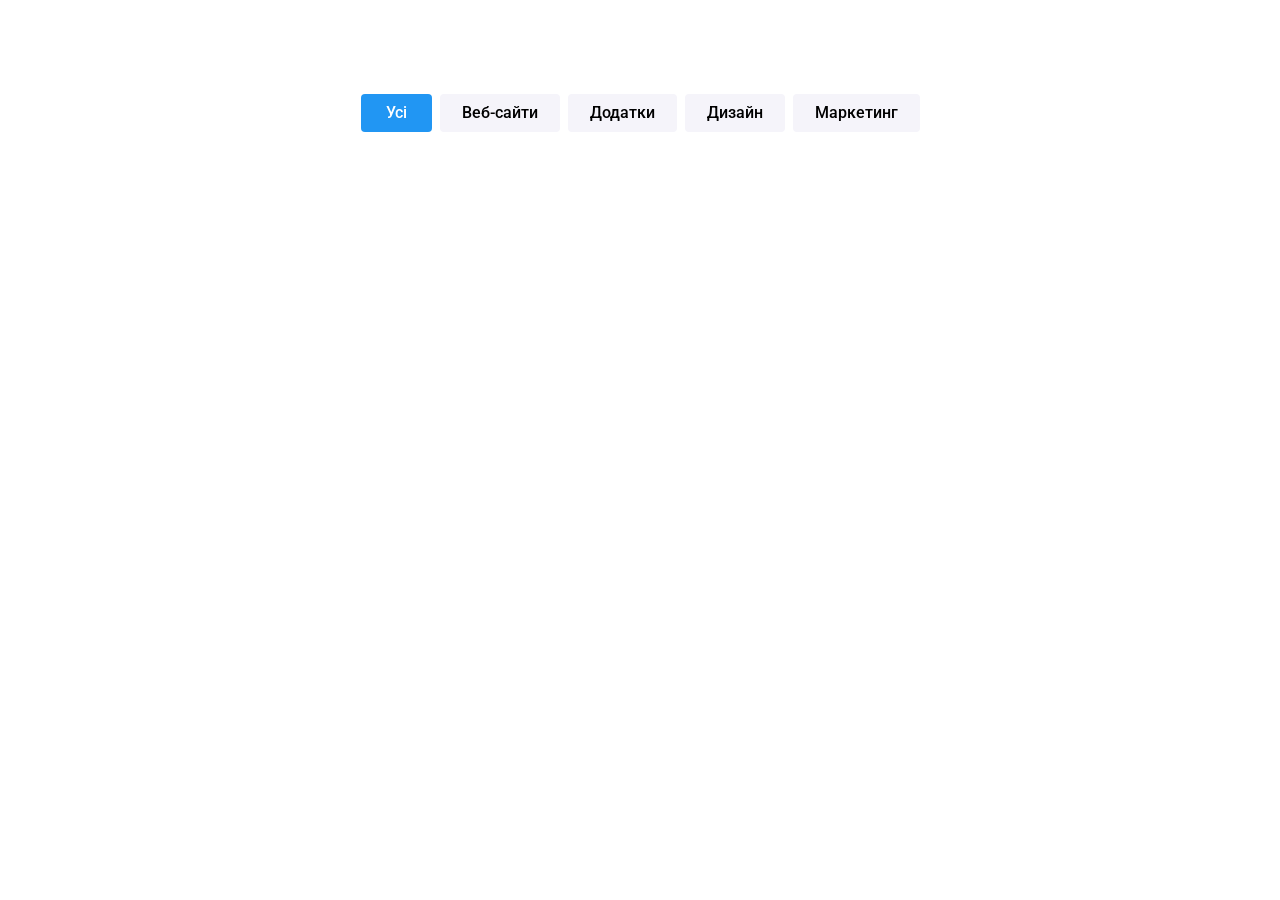
==== portfolio.html @ 1ab6fe6a "last" ====
<!DOCTYPE html>
<html lang="en">
<head>
    <meta charset="UTF-8">
    <meta http-equiv="X-UA-Compatible" content="IE=edge">
    <!-- <meta name="viewport" content="width=device-width, initial-scale=1.0"> -->
    <title>Portfolio</title>
    <link rel="preconnect" href="https://fonts.googleapis.com">
    <link rel="preconnect" href="https://fonts.gstatic.com">
    <link href="https://fonts.googleapis.com/css2?family=Raleway:wght@700&family=Roboto:wght@400;500;700;900&display=swap"
        rel="stylesheet">
    <link rel="stylesheet" href="https://cdnjs.cloudflare.com/ajax/libs/modern-normalize/1.1.0/modern-normalize.min.css" integrity="sha512-wpPYUAdjBVSE4KJnH1VR1HeZfpl1ub8YT/NKx4PuQ5NmX2tKuGu6U/JRp5y+Y8XG2tV+wKQpNHVUX03MfMFn9Q==" crossorigin="anonymous" referrerpolicy="no-referrer" />
    <link rel="stylesheet" href="./css/main.min.css">
</head>

<body class="page">
        <!-- <header class="header">
            <div class="header-nav">
                <div class="container container-header">
                <nav class="nav">
                    <a class="nav__logo" href="./index.html"><span class="accent">Web</span>Studio</a>

                    <ul class="site-nav">
                        <li class="site-nav__item"><a href="./index.html" class="site-nav__link link">Студія</a></li>
                        <li class="site-nav__item"><a href="./portfolio.html" class="site-nav__link link current">Портфоліо</a></li>
                        <li class="site-nav__item"><a href="" class="site-nav__link link">Контакти</a></li>
                    </ul>
                </nav>
                <ul class="contacts">
                    <li>
                        <a href="mailto:info@devstudio.com" class="contacts__link">
                            <svg class="contacts__icon" width="16" height="12">
                                <use href="imges/symbol-defs.svg#icon-mail"></use>
                            </svg>
                             info@devstudio.com
                        </a>
                    </li>
                    <li>
                        <a href="tel:+380961111111" class="contacts__link">
                            <svg class="contacts__icon" width="10" height="16">
                                <use href="imges/symbol-defs.svg#icon-phone"></use>
                            </svg> 
                            +38 096 111 11 11
                        </a>
                    </li>
                </ul>
            </div>
        </div>
    </header> -->
     
        <main class="main">
        <section class="portfolio section">
            <div class="container">
            <h1 class="visualy-hidden">Portfolio</h1>
            <ul class="portfolio-btn__list">
                <li class="portfolio-btn__item">
                    <button type="button" class="portfolio-btn__btn current">Усі</button>
                </li>
                <li class="portfolio-btn__item">
                    <button type="button" class="portfolio-btn__btn">Веб-сайти</button>
                </li>
                <li class="portfolio-btn__item">
                    <button type="button" class="portfolio-btn__btn">Додатки</button>
                </li>
                <li class="portfolio-btn__item">
                    <button type="button" class="portfolio-btn__btn">Дизайн</button>
                </li>
                <li class="portfolio-btn__item">
                    <button type="button" class="portfolio-btn__btn">Маркетинг</button>
                </li>
            </ul>

            <!-- <ul class="portfolio-cards__list">
                <li class="portfolio-cards__item">
                    <a href="" class="portfolio-cards__link link">
                        <div class="portfolio-cards__hover">
                        <img src="./imges/web-site.jpg" alt="Технокряк" width="370">
                        <p class="portfolio-cards__text">
                            Ресурс пропонує комплексні пропозиції з різним рівнем функціоналу 
                            та сервісів. Все це дозволить відвідувачу отримати вичерпні відомості
                             про компанію чи приватну особу.
                        </p>
                        </div>
                        <div class="portfolio-content">
                            <h2 class="portfolio-content__title">Технокряк</h2>
                            <p class="portfolio-content__text">Веб-сайт</p>
                        </div>                      
                    </a>
                </li>
                <li class="portfolio-cards__item">
                   <a href="" class="portfolio-cards__link link">
                        <div class="portfolio-cards__hover">
                            <img class="portfolio-photo" src="./imges/design.jpg" alt="Постер New Orlean vs Golden Star" width="370">
                            <p class="portfolio-cards__text">
                                Ресурс пропонує комплексні пропозиції з різним рівнем функціоналу 
                                та сервісів. Все це дозволить відвідувачу отримати вичерпні відомості
                                про компанію чи приватну особу.
                            </p>   
                        </div> 
                        <div class="portfolio-content">                            
                                <h2 class="portfolio-content__title">Постер New Orlean vs Golden Star</h2>
                                <p class="portfolio-content__text">Дизайн</p>
                            </div>
                   </a>
                </li>
                <li class="portfolio-cards__item">
                    <a href="" class="portfolio-cards__link link">
                        <div class="portfolio-cards__hover">
                            <img src="./imges/seafood.jpg" alt="Ресторан Seafood" width="370">
                            <p class="portfolio-cards__text">
                            Ресурс пропонує комплексні пропозиції з різним рівнем функціоналу 
                            та сервісів. Все це дозволить відвідувачу отримати вичерпні відомості
                            про компанію чи приватну особу.
                        </p>
                        </div>
                        <div class="portfolio-content">
                            <h2 class="portfolio-content__title">Ресторан Seafood</h2>
                            <p class="portfolio-content__text">Додаток</p>
                        </div>
                    </a>
                </li>
                <li class="portfolio-cards__item">
                    <a href="" class="portfolio-cards__link link">
                        <div class="portfolio-cards__hover">
                            <img src="./imges/prime.jpg" alt="Проєкт Prime" width="370">
                            <p class="portfolio-cards__text">
                            Ресурс пропонує комплексні пропозиції з різним рівнем функціоналу 
                            та сервісів. Все це дозволить відвідувачу отримати вичерпні відомості
                             про компанію чи приватну особу.
                        </p>
                        </div>
                        <div class="portfolio-content">
                            <h2 class="portfolio-content__title">Проєкт Prime</h2>
                            <p class="portfolio-content__text">Маркетинг</p>
                        </div>
                    </a>
                </li>
                <li class="portfolio-cards__item">
                    <a href="" class="portfolio-cards__link link">
                        <div class="portfolio-cards__hover">
                            <img src="./imges/boxes.jpg" alt="Проєкт Boxes" width="370">
                            <p class="portfolio-cards__text">
                            Ресурс пропонує комплексні пропозиції з різним рівнем функціоналу 
                            та сервісів. Все це дозволить відвідувачу отримати вичерпні відомості
                             про компанію чи приватну особу.
                        </p>
                        </div>                        
                        <div class="portfolio-content">                            
                            <h2 class="portfolio-content__title">Проєкт Boxes</h2>
                            <p class="portfolio-content__text">Додаток</p>
                        </div>
                    </a>
                </li>
                <li class="portfolio-cards__item">
                    <a href="" class="portfolio-cards__link link">
                        <div class="portfolio-cards__hover">
                            <img src="./imges/inspiration.jpg" alt="Inspiration has no Borders" width="370">
                            <p class="portfolio-cards__text">
                            Ресурс пропонує комплексні пропозиції з різним рівнем функціоналу 
                            та сервісів. Все це дозволить відвідувачу отримати вичерпні відомості
                             про компанію чи приватну особу.
                        </p>
                        </div>
                        <div class="portfolio-content">
                            <h2 class="portfolio-content__title">Inspiration has no Borders</h2>
                            <p class="portfolio-content__text">Веб-сайт</p>
                        </div>
                    </a>
                </li>
                <li class="portfolio-cards__item">
                    <a href="" class="portfolio-cards__link link">
                        <div class="portfolio-cards__hover">
                            <img src="./imges/limited-edition.jpg" alt="Видання Limited Edition" width="370">
                            <p class="portfolio-cards__text">
                            Ресурс пропонує комплексні пропозиції з різним рівнем функціоналу 
                            та сервісів. Все це дозволить відвідувачу отримати вичерпні відомості
                             про компанію чи приватну особу.
                        </p>
                        </div>
                        <div class="portfolio-content">
                            <h2 class="portfolio-content__title">Видання Limited Edition</h2>
                            <p class="portfolio-content__text">Дизайн</p>
                        </div>
                    </a>
                </li>
                <li class="portfolio-cards__item">
                    <a href="" class="portfolio-cards__link link">
                        <div class="portfolio-cards__hover">
                            <img src="./imges/lab.jpg" alt="Проєкт LAB" width="370">
                            <p class="portfolio-cards__text">
                            Ресурс пропонує комплексні пропозиції з різним рівнем функціоналу 
                            та сервісів. Все це дозволить відвідувачу отримати вичерпні відомості
                             про компанію чи приватну особу.
                        </p>
                        </div>
                        <div class="portfolio-content">
                            <h2 class="portfolio-content__title">Проєкт LAB</h2>
                            <p class="portfolio-content__text">Маркетинг</p>
                        </div>
                    </a>
                </li>
                <li class="portfolio-cards__item">
                    <a href="" class="portfolio-cards__link link">
                        <div class="portfolio-cards__hover">
                            <img src="./imges/growing-business.jpg" alt="Growing Business" width="370">
                            <p class="portfolio-cards__text">
                            Ресурс пропонує комплексні пропозиції з різним рівнем функціоналу 
                            та сервісів. Все це дозволить відвідувачу отримати вичерпні відомості
                             про компанію чи приватну особу.
                        </p>
                        </div>
                        <div class="portfolio-content">
                            <h2 class="portfolio-content__title">Growing Business</h2>
                            <p class="portfolio-content__text">Додаток</p>
                        </div>
                    </a>
                </li>
            </ul> -->
            </div>
        </section>
     </main>

        <!-- <footer class="footer">
            <div class="container">
                <div class="footer-first">
                    <a class="footer__logo" href="./index.html"><span class="accent">Web</span>Studio</a>
                    <address class="address">
                        <ul class="address-list">
                        <li class="address-list__address">
                            <a href="https://goo.gl/maps/zkTxTiTkrvUxLXE88" class="address-list__link"> м. Київ, пр-т Лесі Українки, 26</a>
                        </li>

                        <li class="address-list__mail">
                            <a href="mailto:info@devstudio.com" class="link">info@devstudio.com</a>
                        </li>
                        <li class="address-list__tel">
                            <a href="tel:+380961111111" class="link">+38 096 111 11 11</a>
                        </li>
                        </ul>
                    </address>
                </div>  

                    <div class="footer-icons">
                        <h2 class="footer-soc__title">приєднуйтесь</h2>
                        <ul class="footer-soc__list">
                            <li class="footer-soc__item">
                                <a href="" class="footer-soc__link">
                                    <svg class="footer-soc__icon" width="20" height="20">
                                        <use href="imges/symbol-defs.svg#icon-instagram"></use>
                                    </svg>
                                </a>
                            </li>
                            <li class="footer-soc__item">
                                <a href="" class="footer-soc__link">
                                    <svg class="footer-soc__icon" width="20" height="20">
                                        <use href="imges/symbol-defs.svg#icon-twitter"></use>
                                    </svg>
                                </a>
                            </li>
                            <li class="footer-soc__item">
                                <a href="" class="footer-soc__link">
                                    <svg class="footer-soc__icon" width="20" height="20">
                                        <use href="imges/symbol-defs.svg#icon-facebook"></use>
                                    </svg>
                                </a>
                            </li>
                            <li class="footer-soc__item">
                                <a href="" class="footer-soc__link">
                                    <svg class="footer-soc__icon" width="20" height="20">
                                        <use href="imges/symbol-defs.svg#icon-linkedin"></use>
                                    </svg>
                                </a>
                            </li>
                        </ul>
                    </div>

                    <div class="footer-form">
                        <h2 class="footer-soc__title">підпишіться на розсилку</h2>
                        <form>
                          <label for="підпишіться на розсилку" name="subscribe">
                            <input 
                            type="email"
                            class="footer-form__email"
                            placeholder="E-mail"
                            >
                            </label>

                            <button type="submit" class="footer-form__btn">
                                <div class="footer-icon">
                                    <h2 class="footer-icon__title">Підписатись</h2>
                                    <svg class="footer-icon__svg" width="24" height="24">
                                        <use href="./imges/symbol-defs.svg#icon-form"></use>
                                    </svg>
                                </div>
                            </button>
                        </form> -->
                    </div>
            </div>
        </footer>
    </body>    
</html>
---- css/main.min.css ----
:root{--accent-color: #2196F3;--title-text-color: #212121;--text-color: #757575;--btn-color: #F5F4FA;--white-color: #fff;--icon-color: #AFB1B8;--liner-gradient: linear-gradient(to right, rgba(47, 48, 58, 0.4), rgba(47, 48, 58, 0.4))}.visualy-hidden{position:absolute;white-space:nowrap;width:1px;height:1px;overflow:hidden;border:0;padding:0;clip:rect(0 0 0 0);-webkit-clip-path:inset(50%);clip-path:inset(50%);margin:-1px}.link{text-decoration:none;color:var(--title-text-color)}p,h1,h2,h3,h4,h5,h6{margin:0}ul,ol{margin:0;padding-left:0;list-style:none}button{cursor:pointer;border:none}address{font-style:normal}img{display:block;max-width:100%;height:auto}.page{background-color:var(--white-color);font-family:"Roboto",sans-serif;color:var(--title-text-color);font-size:14px;letter-spacing:.03em}.container{width:100%;padding-left:15px;padding-right:15px;margin:0 auto}@media screen and (min-width: 480px){.container{width:450px}}@media screen and (min-width: 768px){.container{width:738px}}@media screen and (min-width: 1200px){.container{width:1170px}}.section__title{font-size:28px;line-height:1.16;text-align:center;margin-bottom:50px}@media screen and (min-width: 1200px){.section__title{font-size:36px}}.section{padding-top:60px;padding-bottom:60px}@media screen and (min-width: 1200px){.section{padding-top:94px;padding-bottom:94px}}.backdrop{position:fixed;background-color:rgba(0,0,0,.2);top:0;width:100%;height:100%;-webkit-transition:opacity 300ms linear,visibility 300ms linear;transition:opacity 300ms linear,visibility 300ms linear}.modal{background:#fff;-webkit-box-shadow:0px 1px 3px rgba(0,0,0,.12),0px 1px 1px rgba(0,0,0,.14),0px 2px 1px rgba(0,0,0,.2);box-shadow:0px 1px 3px rgba(0,0,0,.12),0px 1px 1px rgba(0,0,0,.14),0px 2px 1px rgba(0,0,0,.2);border-radius:4px;width:450px;height:609px;position:absolute;top:50%;left:50%;-webkit-transform:translate(-50%, -50%);transform:translate(-50%, -50%);padding:40px}@media screen and (min-width: 1200px){.modal{width:528px;height:581px}}.modal-btn{background:var(--white-color);border:1px solid rgba(0,0,0,.1);width:30px;height:30px;border-radius:50%;position:absolute;top:8px;right:8px;-webkit-box-sizing:border-box;box-sizing:border-box;display:-webkit-box;display:-ms-flexbox;display:flex;-webkit-box-align:center;-ms-flex-align:center;align-items:center;-webkit-box-pack:center;-ms-flex-pack:center;justify-content:center}.modal-svg{-webkit-transition:fill 250ms cubic-bezier(0.4, 0, 0.2, 1);transition:fill 250ms cubic-bezier(0.4, 0, 0.2, 1)}.modal-btn:hover,.modal-btn:focus{fill:var(--accent-color)}.backdrop.is-hidden{opacity:0;visibility:hidden;pointer-events:none}.modal-title{font-weight:700;font-size:20px;line-height:1.15;letter-spacing:.03em;text-align:center;margin-bottom:12px}.modal-label{margin-bottom:10px;display:block}.user-name-title{font-size:12px;line-height:1.16;letter-spacing:.01em;font-weight:400;color:var(--text-color);display:block;margin-bottom:4px}.input-svg{position:relative;display:block}.modal-input,.modal-comment{width:100%;height:40px;border:1px solid rgba(33,33,33,.2);border-radius:4px;padding-left:42px;-webkit-transition:border 250ms cubic-bezier(0.4, 0, 0.2, 1);transition:border 250ms cubic-bezier(0.4, 0, 0.2, 1)}.modal-input:focus,.modal-comment:focus{outline:rgba(0,0,0,0);border:1px solid var(--accent-color)}.modal-input:focus+.modal-form-svg{fill:var(--accent-color)}.modal-user-comment{display:block;margin-bottom:20px}.modal-form-svg{position:absolute;top:50%;-webkit-transform:translateY(-50%);transform:translateY(-50%);left:12px;-webkit-transition:fill 250ms cubic-bezier(0.4, 0, 0.2, 1);transition:fill 250ms cubic-bezier(0.4, 0, 0.2, 1)}.modal-comment{width:100%;height:120px;border:1px solid rgba(33,33,33,.2);border-radius:4px;margin-top:4px;padding-top:12px;padding-left:16px;resize:none;display:block}.modal-comment::-webkit-input-placeholder{font-size:12px;line-height:1.16;letter-spacing:.01em;color:rgba(117,117,117,.5)}.modal-comment::-moz-placeholder{font-size:12px;line-height:1.16;letter-spacing:.01em;color:rgba(117,117,117,.5)}.modal-comment:-ms-input-placeholder{font-size:12px;line-height:1.16;letter-spacing:.01em;color:rgba(117,117,117,.5)}.modal-comment::-ms-input-placeholder{font-size:12px;line-height:1.16;letter-spacing:.01em;color:rgba(117,117,117,.5)}.modal-comment::placeholder{font-size:12px;line-height:1.16;letter-spacing:.01em;color:rgba(117,117,117,.5)}.check-box{display:-webkit-box;display:-ms-flexbox;display:flex;-webkit-box-align:center;-ms-flex-align:center;align-items:center;-webkit-box-pack:center;-ms-flex-pack:center;justify-content:center;margin-bottom:30px}.checked-content{display:-webkit-box;display:-ms-flexbox;display:flex;-webkit-box-align:center;-ms-flex-align:center;align-items:center;text-align:center}.checked-text,.checked-link{font-size:12px;line-height:1.16;letter-spacing:.03em}@media screen and (min-width: 1200px){.checked-text,.checked-link{font-size:14px;line-height:1.71;letter-spacing:.03em}}.checked-svg{border:2px solid var(--title-text-color);border-radius:2px;width:16px;height:15px;fill:rgba(0,0,0,0);display:-webkit-box;display:-ms-flexbox;display:flex;-webkit-box-align:center;-ms-flex-align:center;align-items:center;-webkit-box-pack:center;-ms-flex-pack:center;justify-content:center;margin-right:8px}.checked-text{color:var(--text-color)}.checked-link{color:var(--accent-color)}.input-checkbox:checked+.checked-content .checked-svg{background-color:var(--accent-color);border:rgba(0,0,0,0);fill:var(--white-color)}.modal-form-btn{min-width:200px;height:50px;border-radius:4px;background-color:var(--accent-color);font-size:16px;line-height:1.87;letter-spacing:.06em;color:var(--white-color);display:block;text-align:center;-webkit-box-pack:center;-ms-flex-pack:center;justify-content:center;-webkit-box-align:center;-ms-flex-align:center;align-items:center;margin:0 auto;-webkit-transition:color 250ms cubic-bezier(0.4, 0, 0.2, 1),background-color 250ms cubic-bezier(0.4, 0, 0.2, 1),-webkit-box-shadow 250ms cubic-bezier(0.4, 0, 0.2, 1);transition:color 250ms cubic-bezier(0.4, 0, 0.2, 1),background-color 250ms cubic-bezier(0.4, 0, 0.2, 1),-webkit-box-shadow 250ms cubic-bezier(0.4, 0, 0.2, 1);transition:box-shadow 250ms cubic-bezier(0.4, 0, 0.2, 1),color 250ms cubic-bezier(0.4, 0, 0.2, 1),background-color 250ms cubic-bezier(0.4, 0, 0.2, 1);transition:box-shadow 250ms cubic-bezier(0.4, 0, 0.2, 1),color 250ms cubic-bezier(0.4, 0, 0.2, 1),background-color 250ms cubic-bezier(0.4, 0, 0.2, 1),-webkit-box-shadow 250ms cubic-bezier(0.4, 0, 0.2, 1)}.modal-form-btn:hover,.modal-form-btn:focus{-webkit-box-shadow:0px 4px 4px rgba(0,0,0,.15);box-shadow:0px 4px 4px rgba(0,0,0,.15)}.container-header{display:-webkit-box;display:-ms-flexbox;display:flex;-webkit-box-align:center;-ms-flex-align:center;align-items:center}.nav{display:-webkit-box;display:-ms-flexbox;display:flex;-webkit-box-align:center;-ms-flex-align:center;align-items:center}@media screen and (min-width: 1200px){.nav__logo__svg{display:none}}.nav__logo{text-decoration:none;color:#000;font-family:"Raleway",sans-serif;font-weight:700;font-size:24px;line-height:1.16;letter-spacing:.03em;padding-top:16px;padding-bottom:16px}@media screen and (min-width: 768px){.nav__logo{margin-right:87px}}@media screen and (min-width: 1200px){.nav__logo{padding-top:24px;padding-bottom:25px}}.accent{color:var(--accent-color)}.site-nav,.contacts{display:none;gap:50px}@media screen and (min-width: 748px){.site-nav,.contacts{display:-webkit-box;display:-ms-flexbox;display:flex}}.site-nav__link{display:block;font-weight:500;line-height:1.14;letter-spacing:.02em;padding:32px 0;position:relative;-webkit-transition:color 250ms cubic-bezier(0.4, 0, 0.2, 1);transition:color 250ms cubic-bezier(0.4, 0, 0.2, 1)}.site-nav__item{position:relative}.site-nav__link:hover,.site-nav__link:focus,.contacts__link:hover,.contacts__link:focus{color:var(--accent-color)}.site-nav .current{color:var(--accent-color)}.site-nav__item .current::after{content:"";left:0;bottom:0;display:block;width:100%;height:4px;border-radius:2px;background-color:var(--accent-color);position:absolute}.contacts{display:none;margin-left:auto;gap:50px}@media screen and (min-width: 748px){.contacts{display:-webkit-box;display:-ms-flexbox;display:flex}}.contacts__link{-webkit-transition:color 250ms cubic-bezier(0.4, 0, 0.2, 1);transition:color 250ms cubic-bezier(0.4, 0, 0.2, 1)}@media screen and (min-width: 748px){.contacts__link{font-weight:500;font-size:14px;line-height:1.14;letter-spacing:.02em;text-decoration:none;color:var(--text-color);display:-webkit-box;display:-ms-flexbox;display:flex}}@media screen and (min-width: 1200px){.contacts__link{display:-webkit-box;display:-ms-flexbox;display:flex;-webkit-box-align:center;-ms-flex-align:center;align-items:center;-webkit-box-pack:center;-ms-flex-pack:center;justify-content:center;gap:10px;padding:24px 0;font-weight:500;font-size:16px;line-height:1.14;letter-spacing:.02em}}.contacts__icon{fill:currentColor}.contacts__link:hover,.contacts__link:focus{color:var(--accent-color)}.mob-modal{height:100%;display:-webkit-box;display:-ms-flexbox;display:flex;-webkit-box-orient:vertical;-webkit-box-direction:normal;-ms-flex-direction:column;flex-direction:column;-webkit-box-pack:justify;-ms-flex-pack:justify;justify-content:space-between;overflow:auto}.mob-modal__open{border:none;border-color:rgba(0,0,0,0);background-color:rgba(0,0,0,0);margin-left:auto}@media screen and (min-width: 748px){.mob-modal__open{display:none}}.mob-modal__close{border:none;border-color:rgba(0,0,0,0);background-color:rgba(0,0,0,0);padding:0}.backdrop-menu{background-color:#fff;position:fixed;top:0;width:100%;height:100%;padding:48px 40px;z-index:1}@media screen and (min-width: 748px){.backdrop-menu{display:none}}.mob-nav__link{font-weight:500;font-size:40px;line-height:1.17;letter-spacing:.02em;color:var(--title-text-color);-webkit-transition:color 250ms cubic-bezier(0.4, 0, 0.2, 1);transition:color 250ms cubic-bezier(0.4, 0, 0.2, 1)}.mob-nav__item{margin-bottom:32px}.mob-nav__link:hover,.mob-nav__link:focus{color:var(--accent-color)}.mob-nav__item .current{color:var(--accent-color)}.mob-tel{font-weight:500;font-size:34px;line-height:1.17;letter-spacing:.02em;color:var(--accent-color)}.mob-mail{font-weight:500;font-size:24px;line-height:1.16;letter-spacing:.02em;color:var(--text-color)}.mob-tel__item{margin-bottom:32px}.mob-mail__item{margin-bottom:64px}.mob-soc{display:-webkit-box;display:-ms-flexbox;display:flex}.mob-soc__link{font-weight:500;font-size:18px;line-height:1.22;letter-spacing:.02em;color:var(--accent-color)}.mob-soc__item:not(:last-child)::after{content:"";width:22px;border:1px solid rgba(33,33,33,.2);margin-right:10px;margin-left:10px}.hero{min-width:480px;max-width:768px;height:400px;margin-left:auto;margin-right:auto;background-image:var(--liner-gradient),url(../imges/bg-mob.jpg);background-repeat:no-repeat;background-position:center;background-size:cover;padding-top:118px;padding-bottom:118px}@media(min-device-pixel-ratio: 2),(-webkit-min-device-pixel-ratio: 2),(min-resolution: 192dpi),(min-resolution: 2dppx){.hero{background-image:var(--liner-gradient),url(../imges/bg-mob-2x.jpg)}}@media screen and (min-width: 768px){.hero{background-image:var(--liner-gradient),url(../imges/bg-tab.jpg);min-width:768px;max-width:1200px;height:400px}}@media screen and (min-width: 768px)and (min-device-pixel-ratio: 2),screen and (min-width: 768px)and (-webkit-min-device-pixel-ratio: 2),screen and (min-width: 768px)and (min-resolution: 192dpi),screen and (min-width: 768px)and (min-resolution: 2dppx){.hero{background-image:var(--liner-gradient),url(../imges/bg-tab-2x.jpg)}}@media screen and (min-width: 1200px){.hero{background-image:var(--liner-gradient),url(../imges/bg-desc.jpg);min-width:1200px;max-width:1600px;height:600px;padding-top:200px;padding-bottom:200px}}@media screen and (min-width: 1200px)and (min-device-pixel-ratio: 2),screen and (min-width: 1200px)and (-webkit-min-device-pixel-ratio: 2),screen and (min-width: 1200px)and (min-resolution: 192dpi),screen and (min-width: 1200px)and (min-resolution: 2dppx){.hero{background-image:var(--liner-gradient),url(../imges/bg-desc-2x.jpg)}}.hero__title{color:var(--white-color);font-weight:900;font-size:26px;line-height:1.61;letter-spacing:.06em;text-align:center;text-transform:uppercase;max-width:360px;margin-left:auto;margin-right:auto;margin-bottom:30px}@media screen and (min-width: 1200px){.hero__title{font-weight:900;font-size:44px;line-height:1.36;letter-spacing:.06em;max-width:696px}}.hero__btn{background-color:var(--accent-color);color:var(--white-color);min-width:200px;height:50px;left:692px;top:430px;font-weight:700;font-size:16px;line-height:1.87;letter-spacing:.06em;-webkit-box-align:center;-ms-flex-align:center;align-items:center;text-align:center;-webkit-box-shadow:0px 4px 4px rgba(0,0,0,.15);box-shadow:0px 4px 4px rgba(0,0,0,.15);border-radius:4px;height:50px;display:block;margin:0 auto;-webkit-transition:color 250ms cubic-bezier(0.4, 0, 0.2, 1),background-color 250ms cubic-bezier(0.4, 0, 0.2, 1);transition:color 250ms cubic-bezier(0.4, 0, 0.2, 1),background-color 250ms cubic-bezier(0.4, 0, 0.2, 1)}@media screen and (min-width: 1200px){.hero__btn{min-width:216px}}.hero__btn:hover,.hero__btn:focus{background-color:#188ce8}.privilage{padding-bottom:0}.privilage-list{display:-webkit-box;display:-ms-flexbox;display:flex;-ms-flex-wrap:wrap;flex-wrap:wrap;gap:30px}@media screen and (min-width: 768px){.privilage__item{width:calc((100% - 30px)/2)}}@media screen and (min-width: 1200px){.privilage__item{width:calc((100% - 90px)/4)}}.privilage__item:not(:last-child){margin-bottom:30px}.privilage__title{font-size:14px;line-height:1.14;text-transform:uppercase;margin-bottom:10px;text-align:center;-webkit-box-pack:center;-ms-flex-pack:center;justify-content:center}.privilage__text{color:var(--text-color);line-height:1.71}.privilage__soc{height:120px;background-color:#f5f4fa;margin-bottom:30px;border-radius:4px;display:-webkit-box;display:-ms-flexbox;display:flex;-webkit-box-align:center;-ms-flex-align:center;align-items:center;-webkit-box-pack:center;-ms-flex-pack:center;justify-content:center}@media screen and (max-width: 1200px){.about{display:none}}.about__list{display:-webkit-box;display:-ms-flexbox;display:flex;gap:30px}.about__item{width:calc((100% - 60px)/3);position:relative}.about__text{font-weight:700;font-size:14px;line-height:1.14;color:var(--white-color);background-color:rgba(47,48,58,.8);width:100%;height:70px;text-transform:uppercase;position:absolute;bottom:0;left:0;display:-webkit-box;display:-ms-flexbox;display:flex;-webkit-box-align:center;-ms-flex-align:center;align-items:center;-webkit-box-pack:center;-ms-flex-pack:center;justify-content:center}.team{background-color:#f5f4fa}.team-list{display:-webkit-box;display:-ms-flexbox;display:flex;-ms-flex-wrap:wrap;flex-wrap:wrap;gap:30px}.team-list__item{background-color:var(--white-color);-webkit-box-shadow:0px 1px 3px rgba(0,0,0,.12),0px 1px 1px rgba(0,0,0,.14),0px 2px 1px rgba(0,0,0,.2);box-shadow:0px 1px 3px rgba(0,0,0,.12),0px 1px 1px rgba(0,0,0,.14),0px 2px 1px rgba(0,0,0,.2);border-radius:0px 0px 4px 4px;-webkit-box-align:center;-ms-flex-align:center;align-items:center}@media screen and (min-width: 768px){.team-list__item{width:calc((100% - 30px)/2)}}@media screen and (min-width: 1200px){.team-list__item{width:calc((100% - 90px)/4)}}.team-content{padding-top:30px;padding-bottom:30px}.team-content__title{font-weight:500;font-size:16px;line-height:1.18;margin-bottom:10px;text-align:center}.team-content__text{color:var(--text-color);font-size:16px;line-height:1.18;text-align:center;margin-bottom:16px}.team-soc{display:-webkit-box;display:-ms-flexbox;display:flex;-webkit-box-align:center;-ms-flex-align:center;align-items:center;-webkit-box-pack:center;-ms-flex-pack:center;justify-content:center;gap:10px}.team-soc__link{width:100%;height:100%;width:44px;height:44px;display:-webkit-box;display:-ms-flexbox;display:flex;-webkit-box-align:center;-ms-flex-align:center;align-items:center;-webkit-box-pack:center;-ms-flex-pack:center;justify-content:center;border-radius:50%;-webkit-transition:background-color 250ms cubic-bezier(0.4, 0, 0.2, 1);transition:background-color 250ms cubic-bezier(0.4, 0, 0.2, 1)}.team-soc__icon{fill:var(--icon-color);-webkit-transition:fill 250ms cubic-bezier(0.4, 0, 0.2, 1);transition:fill 250ms cubic-bezier(0.4, 0, 0.2, 1)}.team-soc__link:hover,.team-soc__link:focus{background-color:var(--accent-color)}.team-soc__link:hover .team-soc__icon,.team-soc__link:focus .team-soc__icon{fill:var(--white-color)}.regular-list{display:-webkit-box;display:-ms-flexbox;display:flex;-ms-flex-wrap:wrap;flex-wrap:wrap;gap:30px;margin-top:50px}@media screen and (min-width: 480px){.regular-list__item{width:calc((100% - 30px)/2)}}@media screen and (min-width: 768px){.regular-list__item{width:calc((100% - 60px)/3)}}@media screen and (min-width: 1200px){.regular-list__item{width:calc((100% - 150px)/6)}}.regular-list__link{display:-webkit-box;display:-ms-flexbox;display:flex;height:92px;width:210px;-webkit-box-align:center;-ms-flex-align:center;align-items:center;-webkit-box-pack:center;-ms-flex-pack:center;justify-content:center;border:1px solid #afb1b8;border-radius:4px;color:var(--icon-color);-webkit-transition:color 250ms cubic-bezier(0.4, 0, 0.2, 1),border-color 250ms cubic-bezier(0.4, 0, 0.2, 1);transition:color 250ms cubic-bezier(0.4, 0, 0.2, 1),border-color 250ms cubic-bezier(0.4, 0, 0.2, 1)}@media screen and (min-width: 748px){.regular-list__link{width:226px}}@media screen and (min-width: 1200px){.regular-list__link{width:170px}}.regular-list__icon{fill:currentColor}.regular-list__link:hover,.regular-list__link:focus{border-color:var(--accent-color);color:var(--accent-color)}.footer{background-color:#2f303a;padding-top:60px;padding-bottom:60px}.address-list__address,.address-list__mail{margin-bottom:8px}@media screen and (min-width: 1200px){.address-list__address,.address-list__mail{margin-bottom:9px}}.address-list{margin-bottom:60px}@media screen and (min-width: 1200px){.address-list{margin-bottom:0}}.address-list__link,.address .link{line-height:1.71}.address .link{color:rgba(255,255,255,.6);font-style:normal}.address-list__link{color:var(--white-color);text-decoration:none}.footer__logo{color:var(--white-color);margin-right:0;display:block;text-decoration:none;font-family:"Raleway",sans-serif;margin-bottom:20px;font-weight:700;font-size:26px;line-height:1.19}.footer .link:hover,.footer .link:focus{color:var(--accent-color)}.footer .link{-webkit-transition:color 250ms cubic-bezier(0.4, 0, 0.2, 1);transition:color 250ms cubic-bezier(0.4, 0, 0.2, 1)}.footer-soc__list{display:-webkit-box;display:-ms-flexbox;display:flex;-webkit-box-align:center;-ms-flex-align:center;align-items:center;-webkit-box-pack:center;-ms-flex-pack:center;justify-content:center;gap:10px;margin-bottom:60px}@media screen and (min-width: 1200px){.footer-soc__list{margin-bottom:0}}.footer-soc__link{width:100%;height:100%;display:-webkit-box;display:-ms-flexbox;display:flex;-webkit-box-align:center;-ms-flex-align:center;align-items:center;-webkit-box-pack:center;-ms-flex-pack:center;justify-content:center;width:44px;height:44px;border-radius:50%;background-color:#43444d;-webkit-transition:background-color 250ms cubic-bezier(0.4, 0, 0.2, 1);transition:background-color 250ms cubic-bezier(0.4, 0, 0.2, 1)}.footer-soc__icon{fill:var(--white-color)}.footer-soc__link:hover,.footer-soc__link:focus{background-color:var(--accent-color)}.footer-soc__title{font-size:14px;line-height:1.14;letter-spacing:.03em;text-transform:uppercase;color:var(--white-color);margin-bottom:20px}.footer>.container{margin:0 auto}@media screen and (min-width: 1200px){.footer>.container{display:-webkit-box;display:-ms-flexbox;display:flex;-webkit-box-align:baseline;-ms-flex-align:baseline;align-items:baseline;-webkit-box-pack:justify;-ms-flex-pack:justify;justify-content:space-between}}.footer-form__email{width:358px;height:50px;border:1px solid rgba(255,255,255,.3);background-color:rgba(0,0,0,0);border-radius:4px;color:var(--white-color);padding-left:16px;margin-bottom:20px}.footer-form__email::-webkit-input-placeholder{font-weight:400;font-size:16px;line-height:1.25;color:rgba(255,255,255,.6)}.footer-form__email::-moz-placeholder{font-weight:400;font-size:16px;line-height:1.25;color:rgba(255,255,255,.6)}.footer-form__email:-ms-input-placeholder{font-weight:400;font-size:16px;line-height:1.25;color:rgba(255,255,255,.6)}.footer-form__email::-ms-input-placeholder{font-weight:400;font-size:16px;line-height:1.25;color:rgba(255,255,255,.6)}.footer-form__email::placeholder{font-weight:400;font-size:16px;line-height:1.25;color:rgba(255,255,255,.6)}.footer-form__btn{width:200px;height:50px;background-color:var(--accent-color);border-radius:4px;-webkit-box-align:center;-ms-flex-align:center;align-items:center;-webkit-box-pack:center;-ms-flex-pack:center;justify-content:center;align-items:center;justify-content:center;margin-left:12px;-webkit-transition:color 250ms cubic-bezier(0.4, 0, 0.2, 1),background-color 250ms cubic-bezier(0.4, 0, 0.2, 1),fill 250ms cubic-bezier(0.4, 0, 0.2, 1),-webkit-box-shadow 250ms cubic-bezier(0.4, 0, 0.2, 1);transition:color 250ms cubic-bezier(0.4, 0, 0.2, 1),background-color 250ms cubic-bezier(0.4, 0, 0.2, 1),fill 250ms cubic-bezier(0.4, 0, 0.2, 1),-webkit-box-shadow 250ms cubic-bezier(0.4, 0, 0.2, 1);transition:box-shadow 250ms cubic-bezier(0.4, 0, 0.2, 1),color 250ms cubic-bezier(0.4, 0, 0.2, 1),background-color 250ms cubic-bezier(0.4, 0, 0.2, 1),fill 250ms cubic-bezier(0.4, 0, 0.2, 1);transition:box-shadow 250ms cubic-bezier(0.4, 0, 0.2, 1),color 250ms cubic-bezier(0.4, 0, 0.2, 1),background-color 250ms cubic-bezier(0.4, 0, 0.2, 1),fill 250ms cubic-bezier(0.4, 0, 0.2, 1),-webkit-box-shadow 250ms cubic-bezier(0.4, 0, 0.2, 1)}.footer-icon__title{font-size:16px;line-height:1.87;letter-spacing:.06em;color:var(--white-color);margin-left:12px}.footer-icon{display:-webkit-box;display:-ms-flexbox;display:flex;-webkit-box-align:center;-ms-flex-align:center;align-items:center;-webkit-box-pack:center;-ms-flex-pack:center;justify-content:center;gap:10px}.footer-form__btn:hover,.footer-form__btn:focus{-webkit-box-shadow:0px 4px 4px rgba(0,0,0,.15);box-shadow:0px 4px 4px rgba(0,0,0,.15)}.footer-icon__svg{fill:var(--white-color)}.header-nav{border-bottom:1px solid #ececec}.portfolio-content{padding:20px 24px;border:1px solid #eee}.portfolio-btn__btn{background-color:var(--btn-color);border-radius:4px;font-weight:500;font-size:16px;line-height:1.62;padding:6px 22px;-webkit-transition:color 250ms cubic-bezier(0.4, 0, 0.2, 1),background-color 250ms cubic-bezier(0.4, 0, 0.2, 1),-webkit-box-shadow 250ms cubic-bezier(0.4, 0, 0.2, 1);transition:color 250ms cubic-bezier(0.4, 0, 0.2, 1),background-color 250ms cubic-bezier(0.4, 0, 0.2, 1),-webkit-box-shadow 250ms cubic-bezier(0.4, 0, 0.2, 1);transition:color 250ms cubic-bezier(0.4, 0, 0.2, 1),background-color 250ms cubic-bezier(0.4, 0, 0.2, 1),box-shadow 250ms cubic-bezier(0.4, 0, 0.2, 1);transition:color 250ms cubic-bezier(0.4, 0, 0.2, 1),background-color 250ms cubic-bezier(0.4, 0, 0.2, 1),box-shadow 250ms cubic-bezier(0.4, 0, 0.2, 1),-webkit-box-shadow 250ms cubic-bezier(0.4, 0, 0.2, 1)}.portfolio-btn__list{display:-webkit-box;display:-ms-flexbox;display:flex;-webkit-box-align:center;-ms-flex-align:center;align-items:center;-webkit-box-pack:center;-ms-flex-pack:center;justify-content:center;-ms-flex-wrap:wrap;flex-wrap:wrap;gap:8px;margin-bottom:50px}.portfolio-cards__item:hover,.portfolio-cards__item:focus{-webkit-box-shadow:0px 1px 1px rgba(0,0,0,.12),0px 4px 4px rgba(0,0,0,.06),1px 4px 6px rgba(0,0,0,.16);box-shadow:0px 1px 1px rgba(0,0,0,.12),0px 4px 4px rgba(0,0,0,.06),1px 4px 6px rgba(0,0,0,.16)}.portfolio-content__title{margin-bottom:4px}.portfolio-btn__btn:hover,.portfolio-btn__btn:focus{background-color:var(--accent-color);color:var(--white-color);-webkit-box-shadow:0px 3px 1px rgba(0,0,0,.1),0px 1px 2px rgba(0,0,0,.08),0px 2px 2px rgba(0,0,0,.12);box-shadow:0px 3px 1px rgba(0,0,0,.1),0px 1px 2px rgba(0,0,0,.08),0px 2px 2px rgba(0,0,0,.12)}.portfolio-btn__btn.current{background-color:var(--accent-color);color:var(--white-color);padding:6px 25px}.portfolio-cards__list{display:-webkit-box;display:-ms-flexbox;display:flex;-ms-flex-wrap:wrap;flex-wrap:wrap;gap:30px}.portfolio-cards__item{width:calc((100% - 60px)/3)}.portfolio-cards__item:hover{display:block}.portfolio-cards__item:hover .portfolio-cards__text,.portfolio-cards__item:focus .portfolio-cards__text{-webkit-transform:translateY(0);transform:translateY(0)}.portfolio-content__title{font-size:18px;line-height:2;letter-spacing:.06em}.portfolio-content__text{color:var(--text-color);font-size:16px;line-height:1.87}.portfolio-cards__text{position:absolute;top:0;left:0;font-size:18px;line-height:1.55;color:var(--white-color);background-color:rgba(33,150,243,.9);height:100%;width:100%;padding:24px;display:-webkit-box;display:-ms-flexbox;display:flex;-webkit-box-align:center;-ms-flex-align:center;align-items:center;-webkit-box-pack:center;-ms-flex-pack:center;justify-content:center;-webkit-transform:translateY(101%);transform:translateY(101%);-webkit-transition:-webkit-transform 250ms cubic-bezier(0.4, 0, 0.2, 1);transition:-webkit-transform 250ms cubic-bezier(0.4, 0, 0.2, 1);transition:transform 250ms cubic-bezier(0.4, 0, 0.2, 1);transition:transform 250ms cubic-bezier(0.4, 0, 0.2, 1), -webkit-transform 250ms cubic-bezier(0.4, 0, 0.2, 1)}.portfolio-cards__item{position:relative}.portfolio-cards__hover{position:relative;overflow:hidden}/*# sourceMappingURL=main.min.css.map */
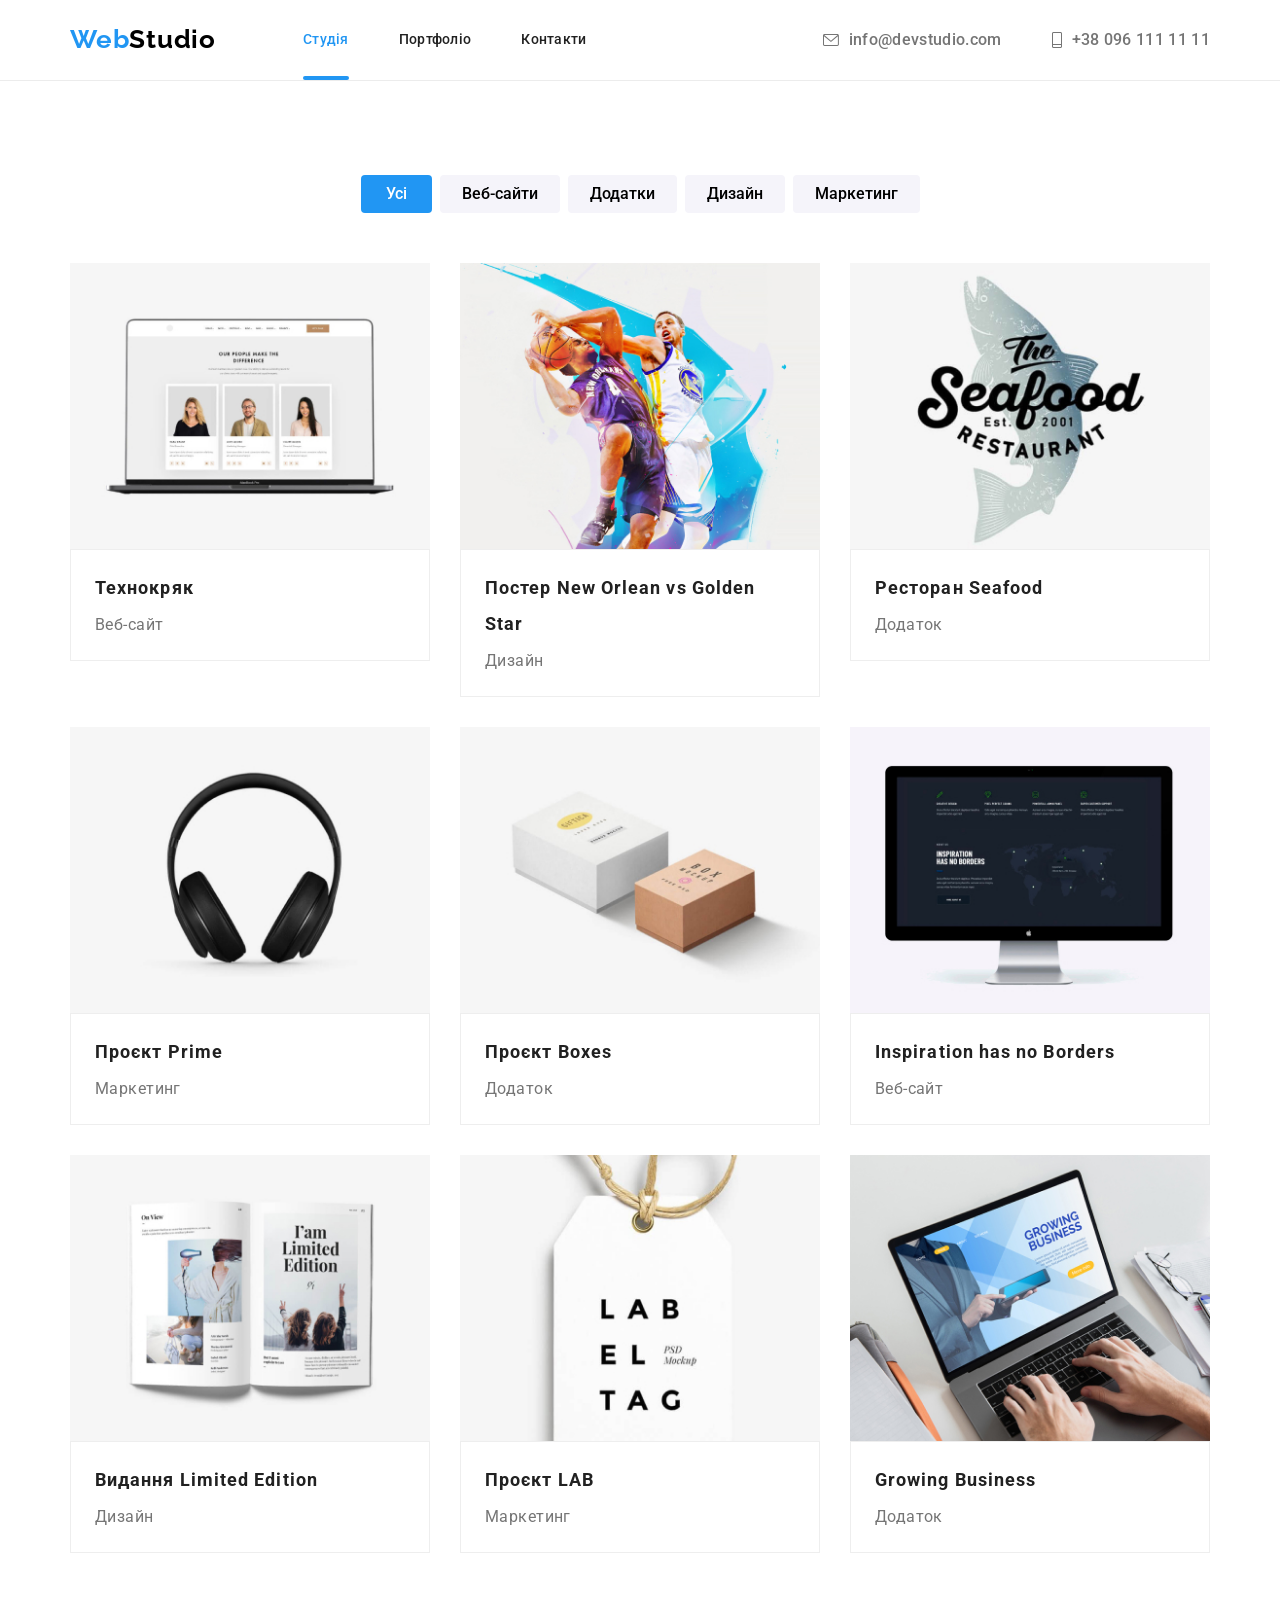
==== commit 42b14b0c: "last" ====
--- a/portfolio.html
+++ b/portfolio.html
@@ -3,7 +3,6 @@
 <head>
     <meta charset="UTF-8">
     <meta http-equiv="X-UA-Compatible" content="IE=edge">
-    <!-- <meta name="viewport" content="width=device-width, initial-scale=1.0"> -->
     <title>Portfolio</title>
     <link rel="preconnect" href="https://fonts.googleapis.com">
     <link rel="preconnect" href="https://fonts.gstatic.com">
@@ -14,18 +13,18 @@
 </head>
 
 <body class="page">
-        <!-- <header class="header">
+        <header class="header">
             <div class="header-nav">
                 <div class="container container-header">
-                <nav class="nav">
+                <div class="nav">
                     <a class="nav__logo" href="./index.html"><span class="accent">Web</span>Studio</a>
 
                     <ul class="site-nav">
-                        <li class="site-nav__item"><a href="./index.html" class="site-nav__link link">Студія</a></li>
-                        <li class="site-nav__item"><a href="./portfolio.html" class="site-nav__link link current">Портфоліо</a></li>
+                        <li class="site-nav__item"><a href="./index.html" class="site-nav__link link current">Студія</a></li>
+                        <li class="site-nav__item"><a href="./portfolio.html" class="site-nav__link link">Портфоліо</a></li>
                         <li class="site-nav__item"><a href="" class="site-nav__link link">Контакти</a></li>
                     </ul>
-                </nav>
+                </div>
                 <ul class="contacts">
                     <li>
                         <a href="mailto:info@devstudio.com" class="contacts__link">
@@ -44,9 +43,54 @@
                         </a>
                     </li>
                 </ul>
+                    <button type="button" class="mob-modal__open" data-menu-open>
+                        <svg class="nav__logo__svg" widht="24" height="16">
+                            <use href="./imges/symbol-defs.svg#icon-menu"></use>
+                        </svg>
+                    </button>
+                </div>
+            
+            <div class="backdrop-menu is-hidden" data-menu>
+                <div class="mob-modal">
+                    <div class="mob-menu__top">
+                        <button type="button" class="mob-modal__close" data-menu-close>
+                            <svg class="mob-modal-svg" width="18" height="18">
+                                <use href="./imges/symbol-defs.svg#icon-close-menu"></use>
+                            </svg>
+                        </button>
+
+                        <ul class="mob-nav">
+                            <li class="mob-nav__item"><a href="./index.html" class="mob-nav__link link current">Студія</a></li>
+                            <li class="mob-nav__item"><a href="./portfolio.html" class="mob-nav__link link">Портфоліо</a></li>
+                            <li class="mob-nav__item"><a href="" class="mob-nav__link link">Контакти</a></li>
+                        </ul>
+                    </div>
+
+                    <div class="mob-menu__bottom">
+                        <ul class="mob-contacts">
+                            <li class="mob-tel__item">
+                                <a href="tel:+380961111111" class="mob-tel link">
+                                    +38 096 111 11 11
+                                </a>
+                            </li>
+                            <li class="mob-mail__item">
+                                <a href="mailto:info@devstudio.com" class="mob-mail link">
+                                    info@devstudio.com
+                                </a>
+                            </li>
+                        </ul>
+
+                        <ul class="mob-soc">
+                            <li class="mob-soc__item"><a href="" class="mob-soc__link link current">Instagram</a></li>
+                            <li class="mob-soc__item"><a href="" class="mob-soc__link link">Twitter</a></li>
+                            <li class="mob-soc__item"><a href="" class="mob-soc__link link">Facebook</a></li>
+                            <li class="mob-soc__item"><a href="" class="mob-soc__link link">Контакти</a></li>
+                        </ul>
+                    </div>          
+                </div>
             </div>
         </div>
-    </header> -->
+    </header>
      
         <main class="main">
         <section class="portfolio section">
@@ -70,7 +114,7 @@
                 </li>
             </ul>
 
-            <!-- <ul class="portfolio-cards__list">
+            <ul class="portfolio-cards__list">
                 <li class="portfolio-cards__item">
                     <a href="" class="portfolio-cards__link link">
                         <div class="portfolio-cards__hover">
@@ -215,7 +259,7 @@
                         </div>
                     </a>
                 </li>
-            </ul> -->
+            </ul>
             </div>
         </section>
      </main>
--- a/css/main.min.css
+++ b/css/main.min.css
@@ -1 +1 @@
-:root{--accent-color: #2196F3;--title-text-color: #212121;--text-color: #757575;--btn-color: #F5F4FA;--white-color: #fff;--icon-color: #AFB1B8;--liner-gradient: linear-gradient(to right, rgba(47, 48, 58, 0.4), rgba(47, 48, 58, 0.4))}.visualy-hidden{position:absolute;white-space:nowrap;width:1px;height:1px;overflow:hidden;border:0;padding:0;clip:rect(0 0 0 0);-webkit-clip-path:inset(50%);clip-path:inset(50%);margin:-1px}.link{text-decoration:none;color:var(--title-text-color)}p,h1,h2,h3,h4,h5,h6{margin:0}ul,ol{margin:0;padding-left:0;list-style:none}button{cursor:pointer;border:none}address{font-style:normal}img{display:block;max-width:100%;height:auto}.page{background-color:var(--white-color);font-family:"Roboto",sans-serif;color:var(--title-text-color);font-size:14px;letter-spacing:.03em}.container{width:100%;padding-left:15px;padding-right:15px;margin:0 auto}@media screen and (min-width: 480px){.container{width:450px}}@media screen and (min-width: 768px){.container{width:738px}}@media screen and (min-width: 1200px){.container{width:1170px}}.section__title{font-size:28px;line-height:1.16;text-align:center;margin-bottom:50px}@media screen and (min-width: 1200px){.section__title{font-size:36px}}.section{padding-top:60px;padding-bottom:60px}@media screen and (min-width: 1200px){.section{padding-top:94px;padding-bottom:94px}}.backdrop{position:fixed;background-color:rgba(0,0,0,.2);top:0;width:100%;height:100%;-webkit-transition:opacity 300ms linear,visibility 300ms linear;transition:opacity 300ms linear,visibility 300ms linear}.modal{background:#fff;-webkit-box-shadow:0px 1px 3px rgba(0,0,0,.12),0px 1px 1px rgba(0,0,0,.14),0px 2px 1px rgba(0,0,0,.2);box-shadow:0px 1px 3px rgba(0,0,0,.12),0px 1px 1px rgba(0,0,0,.14),0px 2px 1px rgba(0,0,0,.2);border-radius:4px;width:450px;height:609px;position:absolute;top:50%;left:50%;-webkit-transform:translate(-50%, -50%);transform:translate(-50%, -50%);padding:40px}@media screen and (min-width: 1200px){.modal{width:528px;height:581px}}.modal-btn{background:var(--white-color);border:1px solid rgba(0,0,0,.1);width:30px;height:30px;border-radius:50%;position:absolute;top:8px;right:8px;-webkit-box-sizing:border-box;box-sizing:border-box;display:-webkit-box;display:-ms-flexbox;display:flex;-webkit-box-align:center;-ms-flex-align:center;align-items:center;-webkit-box-pack:center;-ms-flex-pack:center;justify-content:center}.modal-svg{-webkit-transition:fill 250ms cubic-bezier(0.4, 0, 0.2, 1);transition:fill 250ms cubic-bezier(0.4, 0, 0.2, 1)}.modal-btn:hover,.modal-btn:focus{fill:var(--accent-color)}.backdrop.is-hidden{opacity:0;visibility:hidden;pointer-events:none}.modal-title{font-weight:700;font-size:20px;line-height:1.15;letter-spacing:.03em;text-align:center;margin-bottom:12px}.modal-label{margin-bottom:10px;display:block}.user-name-title{font-size:12px;line-height:1.16;letter-spacing:.01em;font-weight:400;color:var(--text-color);display:block;margin-bottom:4px}.input-svg{position:relative;display:block}.modal-input,.modal-comment{width:100%;height:40px;border:1px solid rgba(33,33,33,.2);border-radius:4px;padding-left:42px;-webkit-transition:border 250ms cubic-bezier(0.4, 0, 0.2, 1);transition:border 250ms cubic-bezier(0.4, 0, 0.2, 1)}.modal-input:focus,.modal-comment:focus{outline:rgba(0,0,0,0);border:1px solid var(--accent-color)}.modal-input:focus+.modal-form-svg{fill:var(--accent-color)}.modal-user-comment{display:block;margin-bottom:20px}.modal-form-svg{position:absolute;top:50%;-webkit-transform:translateY(-50%);transform:translateY(-50%);left:12px;-webkit-transition:fill 250ms cubic-bezier(0.4, 0, 0.2, 1);transition:fill 250ms cubic-bezier(0.4, 0, 0.2, 1)}.modal-comment{width:100%;height:120px;border:1px solid rgba(33,33,33,.2);border-radius:4px;margin-top:4px;padding-top:12px;padding-left:16px;resize:none;display:block}.modal-comment::-webkit-input-placeholder{font-size:12px;line-height:1.16;letter-spacing:.01em;color:rgba(117,117,117,.5)}.modal-comment::-moz-placeholder{font-size:12px;line-height:1.16;letter-spacing:.01em;color:rgba(117,117,117,.5)}.modal-comment:-ms-input-placeholder{font-size:12px;line-height:1.16;letter-spacing:.01em;color:rgba(117,117,117,.5)}.modal-comment::-ms-input-placeholder{font-size:12px;line-height:1.16;letter-spacing:.01em;color:rgba(117,117,117,.5)}.modal-comment::placeholder{font-size:12px;line-height:1.16;letter-spacing:.01em;color:rgba(117,117,117,.5)}.check-box{display:-webkit-box;display:-ms-flexbox;display:flex;-webkit-box-align:center;-ms-flex-align:center;align-items:center;-webkit-box-pack:center;-ms-flex-pack:center;justify-content:center;margin-bottom:30px}.checked-content{display:-webkit-box;display:-ms-flexbox;display:flex;-webkit-box-align:center;-ms-flex-align:center;align-items:center;text-align:center}.checked-text,.checked-link{font-size:12px;line-height:1.16;letter-spacing:.03em}@media screen and (min-width: 1200px){.checked-text,.checked-link{font-size:14px;line-height:1.71;letter-spacing:.03em}}.checked-svg{border:2px solid var(--title-text-color);border-radius:2px;width:16px;height:15px;fill:rgba(0,0,0,0);display:-webkit-box;display:-ms-flexbox;display:flex;-webkit-box-align:center;-ms-flex-align:center;align-items:center;-webkit-box-pack:center;-ms-flex-pack:center;justify-content:center;margin-right:8px}.checked-text{color:var(--text-color)}.checked-link{color:var(--accent-color)}.input-checkbox:checked+.checked-content .checked-svg{background-color:var(--accent-color);border:rgba(0,0,0,0);fill:var(--white-color)}.modal-form-btn{min-width:200px;height:50px;border-radius:4px;background-color:var(--accent-color);font-size:16px;line-height:1.87;letter-spacing:.06em;color:var(--white-color);display:block;text-align:center;-webkit-box-pack:center;-ms-flex-pack:center;justify-content:center;-webkit-box-align:center;-ms-flex-align:center;align-items:center;margin:0 auto;-webkit-transition:color 250ms cubic-bezier(0.4, 0, 0.2, 1),background-color 250ms cubic-bezier(0.4, 0, 0.2, 1),-webkit-box-shadow 250ms cubic-bezier(0.4, 0, 0.2, 1);transition:color 250ms cubic-bezier(0.4, 0, 0.2, 1),background-color 250ms cubic-bezier(0.4, 0, 0.2, 1),-webkit-box-shadow 250ms cubic-bezier(0.4, 0, 0.2, 1);transition:box-shadow 250ms cubic-bezier(0.4, 0, 0.2, 1),color 250ms cubic-bezier(0.4, 0, 0.2, 1),background-color 250ms cubic-bezier(0.4, 0, 0.2, 1);transition:box-shadow 250ms cubic-bezier(0.4, 0, 0.2, 1),color 250ms cubic-bezier(0.4, 0, 0.2, 1),background-color 250ms cubic-bezier(0.4, 0, 0.2, 1),-webkit-box-shadow 250ms cubic-bezier(0.4, 0, 0.2, 1)}.modal-form-btn:hover,.modal-form-btn:focus{-webkit-box-shadow:0px 4px 4px rgba(0,0,0,.15);box-shadow:0px 4px 4px rgba(0,0,0,.15)}.container-header{display:-webkit-box;display:-ms-flexbox;display:flex;-webkit-box-align:center;-ms-flex-align:center;align-items:center}.nav{display:-webkit-box;display:-ms-flexbox;display:flex;-webkit-box-align:center;-ms-flex-align:center;align-items:center}@media screen and (min-width: 1200px){.nav__logo__svg{display:none}}.nav__logo{text-decoration:none;color:#000;font-family:"Raleway",sans-serif;font-weight:700;font-size:24px;line-height:1.16;letter-spacing:.03em;padding-top:16px;padding-bottom:16px}@media screen and (min-width: 768px){.nav__logo{margin-right:87px}}@media screen and (min-width: 1200px){.nav__logo{padding-top:24px;padding-bottom:25px}}.accent{color:var(--accent-color)}.site-nav,.contacts{display:none;gap:50px}@media screen and (min-width: 748px){.site-nav,.contacts{display:-webkit-box;display:-ms-flexbox;display:flex}}.site-nav__link{display:block;font-weight:500;line-height:1.14;letter-spacing:.02em;padding:32px 0;position:relative;-webkit-transition:color 250ms cubic-bezier(0.4, 0, 0.2, 1);transition:color 250ms cubic-bezier(0.4, 0, 0.2, 1)}.site-nav__item{position:relative}.site-nav__link:hover,.site-nav__link:focus,.contacts__link:hover,.contacts__link:focus{color:var(--accent-color)}.site-nav .current{color:var(--accent-color)}.site-nav__item .current::after{content:"";left:0;bottom:0;display:block;width:100%;height:4px;border-radius:2px;background-color:var(--accent-color);position:absolute}.contacts{display:none;margin-left:auto;gap:50px}@media screen and (min-width: 748px){.contacts{display:-webkit-box;display:-ms-flexbox;display:flex}}.contacts__link{-webkit-transition:color 250ms cubic-bezier(0.4, 0, 0.2, 1);transition:color 250ms cubic-bezier(0.4, 0, 0.2, 1)}@media screen and (min-width: 748px){.contacts__link{font-weight:500;font-size:14px;line-height:1.14;letter-spacing:.02em;text-decoration:none;color:var(--text-color);display:-webkit-box;display:-ms-flexbox;display:flex}}@media screen and (min-width: 1200px){.contacts__link{display:-webkit-box;display:-ms-flexbox;display:flex;-webkit-box-align:center;-ms-flex-align:center;align-items:center;-webkit-box-pack:center;-ms-flex-pack:center;justify-content:center;gap:10px;padding:24px 0;font-weight:500;font-size:16px;line-height:1.14;letter-spacing:.02em}}.contacts__icon{fill:currentColor}.contacts__link:hover,.contacts__link:focus{color:var(--accent-color)}.mob-modal{height:100%;display:-webkit-box;display:-ms-flexbox;display:flex;-webkit-box-orient:vertical;-webkit-box-direction:normal;-ms-flex-direction:column;flex-direction:column;-webkit-box-pack:justify;-ms-flex-pack:justify;justify-content:space-between;overflow:auto}.mob-modal__open{border:none;border-color:rgba(0,0,0,0);background-color:rgba(0,0,0,0);margin-left:auto}@media screen and (min-width: 748px){.mob-modal__open{display:none}}.mob-modal__close{border:none;border-color:rgba(0,0,0,0);background-color:rgba(0,0,0,0);padding:0}.backdrop-menu{background-color:#fff;position:fixed;top:0;width:100%;height:100%;padding:48px 40px;z-index:1}@media screen and (min-width: 748px){.backdrop-menu{display:none}}.mob-nav__link{font-weight:500;font-size:40px;line-height:1.17;letter-spacing:.02em;color:var(--title-text-color);-webkit-transition:color 250ms cubic-bezier(0.4, 0, 0.2, 1);transition:color 250ms cubic-bezier(0.4, 0, 0.2, 1)}.mob-nav__item{margin-bottom:32px}.mob-nav__link:hover,.mob-nav__link:focus{color:var(--accent-color)}.mob-nav__item .current{color:var(--accent-color)}.mob-tel{font-weight:500;font-size:34px;line-height:1.17;letter-spacing:.02em;color:var(--accent-color)}.mob-mail{font-weight:500;font-size:24px;line-height:1.16;letter-spacing:.02em;color:var(--text-color)}.mob-tel__item{margin-bottom:32px}.mob-mail__item{margin-bottom:64px}.mob-soc{display:-webkit-box;display:-ms-flexbox;display:flex}.mob-soc__link{font-weight:500;font-size:18px;line-height:1.22;letter-spacing:.02em;color:var(--accent-color)}.mob-soc__item:not(:last-child)::after{content:"";width:22px;border:1px solid rgba(33,33,33,.2);margin-right:10px;margin-left:10px}.hero{min-width:480px;max-width:768px;height:400px;margin-left:auto;margin-right:auto;background-image:var(--liner-gradient),url(../imges/bg-mob.jpg);background-repeat:no-repeat;background-position:center;background-size:cover;padding-top:118px;padding-bottom:118px}@media(min-device-pixel-ratio: 2),(-webkit-min-device-pixel-ratio: 2),(min-resolution: 192dpi),(min-resolution: 2dppx){.hero{background-image:var(--liner-gradient),url(../imges/bg-mob-2x.jpg)}}@media screen and (min-width: 768px){.hero{background-image:var(--liner-gradient),url(../imges/bg-tab.jpg);min-width:768px;max-width:1200px;height:400px}}@media screen and (min-width: 768px)and (min-device-pixel-ratio: 2),screen and (min-width: 768px)and (-webkit-min-device-pixel-ratio: 2),screen and (min-width: 768px)and (min-resolution: 192dpi),screen and (min-width: 768px)and (min-resolution: 2dppx){.hero{background-image:var(--liner-gradient),url(../imges/bg-tab-2x.jpg)}}@media screen and (min-width: 1200px){.hero{background-image:var(--liner-gradient),url(../imges/bg-desc.jpg);min-width:1200px;max-width:1600px;height:600px;padding-top:200px;padding-bottom:200px}}@media screen and (min-width: 1200px)and (min-device-pixel-ratio: 2),screen and (min-width: 1200px)and (-webkit-min-device-pixel-ratio: 2),screen and (min-width: 1200px)and (min-resolution: 192dpi),screen and (min-width: 1200px)and (min-resolution: 2dppx){.hero{background-image:var(--liner-gradient),url(../imges/bg-desc-2x.jpg)}}.hero__title{color:var(--white-color);font-weight:900;font-size:26px;line-height:1.61;letter-spacing:.06em;text-align:center;text-transform:uppercase;max-width:360px;margin-left:auto;margin-right:auto;margin-bottom:30px}@media screen and (min-width: 1200px){.hero__title{font-weight:900;font-size:44px;line-height:1.36;letter-spacing:.06em;max-width:696px}}.hero__btn{background-color:var(--accent-color);color:var(--white-color);min-width:200px;height:50px;left:692px;top:430px;font-weight:700;font-size:16px;line-height:1.87;letter-spacing:.06em;-webkit-box-align:center;-ms-flex-align:center;align-items:center;text-align:center;-webkit-box-shadow:0px 4px 4px rgba(0,0,0,.15);box-shadow:0px 4px 4px rgba(0,0,0,.15);border-radius:4px;height:50px;display:block;margin:0 auto;-webkit-transition:color 250ms cubic-bezier(0.4, 0, 0.2, 1),background-color 250ms cubic-bezier(0.4, 0, 0.2, 1);transition:color 250ms cubic-bezier(0.4, 0, 0.2, 1),background-color 250ms cubic-bezier(0.4, 0, 0.2, 1)}@media screen and (min-width: 1200px){.hero__btn{min-width:216px}}.hero__btn:hover,.hero__btn:focus{background-color:#188ce8}.privilage{padding-bottom:0}.privilage-list{display:-webkit-box;display:-ms-flexbox;display:flex;-ms-flex-wrap:wrap;flex-wrap:wrap;gap:30px}@media screen and (min-width: 768px){.privilage__item{width:calc((100% - 30px)/2)}}@media screen and (min-width: 1200px){.privilage__item{width:calc((100% - 90px)/4)}}.privilage__item:not(:last-child){margin-bottom:30px}.privilage__title{font-size:14px;line-height:1.14;text-transform:uppercase;margin-bottom:10px;text-align:center;-webkit-box-pack:center;-ms-flex-pack:center;justify-content:center}.privilage__text{color:var(--text-color);line-height:1.71}.privilage__soc{height:120px;background-color:#f5f4fa;margin-bottom:30px;border-radius:4px;display:-webkit-box;display:-ms-flexbox;display:flex;-webkit-box-align:center;-ms-flex-align:center;align-items:center;-webkit-box-pack:center;-ms-flex-pack:center;justify-content:center}@media screen and (max-width: 1200px){.about{display:none}}.about__list{display:-webkit-box;display:-ms-flexbox;display:flex;gap:30px}.about__item{width:calc((100% - 60px)/3);position:relative}.about__text{font-weight:700;font-size:14px;line-height:1.14;color:var(--white-color);background-color:rgba(47,48,58,.8);width:100%;height:70px;text-transform:uppercase;position:absolute;bottom:0;left:0;display:-webkit-box;display:-ms-flexbox;display:flex;-webkit-box-align:center;-ms-flex-align:center;align-items:center;-webkit-box-pack:center;-ms-flex-pack:center;justify-content:center}.team{background-color:#f5f4fa}.team-list{display:-webkit-box;display:-ms-flexbox;display:flex;-ms-flex-wrap:wrap;flex-wrap:wrap;gap:30px}.team-list__item{background-color:var(--white-color);-webkit-box-shadow:0px 1px 3px rgba(0,0,0,.12),0px 1px 1px rgba(0,0,0,.14),0px 2px 1px rgba(0,0,0,.2);box-shadow:0px 1px 3px rgba(0,0,0,.12),0px 1px 1px rgba(0,0,0,.14),0px 2px 1px rgba(0,0,0,.2);border-radius:0px 0px 4px 4px;-webkit-box-align:center;-ms-flex-align:center;align-items:center}@media screen and (min-width: 768px){.team-list__item{width:calc((100% - 30px)/2)}}@media screen and (min-width: 1200px){.team-list__item{width:calc((100% - 90px)/4)}}.team-content{padding-top:30px;padding-bottom:30px}.team-content__title{font-weight:500;font-size:16px;line-height:1.18;margin-bottom:10px;text-align:center}.team-content__text{color:var(--text-color);font-size:16px;line-height:1.18;text-align:center;margin-bottom:16px}.team-soc{display:-webkit-box;display:-ms-flexbox;display:flex;-webkit-box-align:center;-ms-flex-align:center;align-items:center;-webkit-box-pack:center;-ms-flex-pack:center;justify-content:center;gap:10px}.team-soc__link{width:100%;height:100%;width:44px;height:44px;display:-webkit-box;display:-ms-flexbox;display:flex;-webkit-box-align:center;-ms-flex-align:center;align-items:center;-webkit-box-pack:center;-ms-flex-pack:center;justify-content:center;border-radius:50%;-webkit-transition:background-color 250ms cubic-bezier(0.4, 0, 0.2, 1);transition:background-color 250ms cubic-bezier(0.4, 0, 0.2, 1)}.team-soc__icon{fill:var(--icon-color);-webkit-transition:fill 250ms cubic-bezier(0.4, 0, 0.2, 1);transition:fill 250ms cubic-bezier(0.4, 0, 0.2, 1)}.team-soc__link:hover,.team-soc__link:focus{background-color:var(--accent-color)}.team-soc__link:hover .team-soc__icon,.team-soc__link:focus .team-soc__icon{fill:var(--white-color)}.regular-list{display:-webkit-box;display:-ms-flexbox;display:flex;-ms-flex-wrap:wrap;flex-wrap:wrap;gap:30px;margin-top:50px}@media screen and (min-width: 480px){.regular-list__item{width:calc((100% - 30px)/2)}}@media screen and (min-width: 768px){.regular-list__item{width:calc((100% - 60px)/3)}}@media screen and (min-width: 1200px){.regular-list__item{width:calc((100% - 150px)/6)}}.regular-list__link{display:-webkit-box;display:-ms-flexbox;display:flex;height:92px;width:210px;-webkit-box-align:center;-ms-flex-align:center;align-items:center;-webkit-box-pack:center;-ms-flex-pack:center;justify-content:center;border:1px solid #afb1b8;border-radius:4px;color:var(--icon-color);-webkit-transition:color 250ms cubic-bezier(0.4, 0, 0.2, 1),border-color 250ms cubic-bezier(0.4, 0, 0.2, 1);transition:color 250ms cubic-bezier(0.4, 0, 0.2, 1),border-color 250ms cubic-bezier(0.4, 0, 0.2, 1)}@media screen and (min-width: 748px){.regular-list__link{width:226px}}@media screen and (min-width: 1200px){.regular-list__link{width:170px}}.regular-list__icon{fill:currentColor}.regular-list__link:hover,.regular-list__link:focus{border-color:var(--accent-color);color:var(--accent-color)}.footer{background-color:#2f303a;padding-top:60px;padding-bottom:60px}.address-list__address,.address-list__mail{margin-bottom:8px}@media screen and (min-width: 1200px){.address-list__address,.address-list__mail{margin-bottom:9px}}.address-list{margin-bottom:60px}@media screen and (min-width: 1200px){.address-list{margin-bottom:0}}.address-list__link,.address .link{line-height:1.71}.address .link{color:rgba(255,255,255,.6);font-style:normal}.address-list__link{color:var(--white-color);text-decoration:none}.footer__logo{color:var(--white-color);margin-right:0;display:block;text-decoration:none;font-family:"Raleway",sans-serif;margin-bottom:20px;font-weight:700;font-size:26px;line-height:1.19}.footer .link:hover,.footer .link:focus{color:var(--accent-color)}.footer .link{-webkit-transition:color 250ms cubic-bezier(0.4, 0, 0.2, 1);transition:color 250ms cubic-bezier(0.4, 0, 0.2, 1)}.footer-soc__list{display:-webkit-box;display:-ms-flexbox;display:flex;-webkit-box-align:center;-ms-flex-align:center;align-items:center;-webkit-box-pack:center;-ms-flex-pack:center;justify-content:center;gap:10px;margin-bottom:60px}@media screen and (min-width: 1200px){.footer-soc__list{margin-bottom:0}}.footer-soc__link{width:100%;height:100%;display:-webkit-box;display:-ms-flexbox;display:flex;-webkit-box-align:center;-ms-flex-align:center;align-items:center;-webkit-box-pack:center;-ms-flex-pack:center;justify-content:center;width:44px;height:44px;border-radius:50%;background-color:#43444d;-webkit-transition:background-color 250ms cubic-bezier(0.4, 0, 0.2, 1);transition:background-color 250ms cubic-bezier(0.4, 0, 0.2, 1)}.footer-soc__icon{fill:var(--white-color)}.footer-soc__link:hover,.footer-soc__link:focus{background-color:var(--accent-color)}.footer-soc__title{font-size:14px;line-height:1.14;letter-spacing:.03em;text-transform:uppercase;color:var(--white-color);margin-bottom:20px}.footer>.container{margin:0 auto}@media screen and (min-width: 1200px){.footer>.container{display:-webkit-box;display:-ms-flexbox;display:flex;-webkit-box-align:baseline;-ms-flex-align:baseline;align-items:baseline;-webkit-box-pack:justify;-ms-flex-pack:justify;justify-content:space-between}}.footer-form__email{width:358px;height:50px;border:1px solid rgba(255,255,255,.3);background-color:rgba(0,0,0,0);border-radius:4px;color:var(--white-color);padding-left:16px;margin-bottom:20px}.footer-form__email::-webkit-input-placeholder{font-weight:400;font-size:16px;line-height:1.25;color:rgba(255,255,255,.6)}.footer-form__email::-moz-placeholder{font-weight:400;font-size:16px;line-height:1.25;color:rgba(255,255,255,.6)}.footer-form__email:-ms-input-placeholder{font-weight:400;font-size:16px;line-height:1.25;color:rgba(255,255,255,.6)}.footer-form__email::-ms-input-placeholder{font-weight:400;font-size:16px;line-height:1.25;color:rgba(255,255,255,.6)}.footer-form__email::placeholder{font-weight:400;font-size:16px;line-height:1.25;color:rgba(255,255,255,.6)}.footer-form__btn{width:200px;height:50px;background-color:var(--accent-color);border-radius:4px;-webkit-box-align:center;-ms-flex-align:center;align-items:center;-webkit-box-pack:center;-ms-flex-pack:center;justify-content:center;align-items:center;justify-content:center;margin-left:12px;-webkit-transition:color 250ms cubic-bezier(0.4, 0, 0.2, 1),background-color 250ms cubic-bezier(0.4, 0, 0.2, 1),fill 250ms cubic-bezier(0.4, 0, 0.2, 1),-webkit-box-shadow 250ms cubic-bezier(0.4, 0, 0.2, 1);transition:color 250ms cubic-bezier(0.4, 0, 0.2, 1),background-color 250ms cubic-bezier(0.4, 0, 0.2, 1),fill 250ms cubic-bezier(0.4, 0, 0.2, 1),-webkit-box-shadow 250ms cubic-bezier(0.4, 0, 0.2, 1);transition:box-shadow 250ms cubic-bezier(0.4, 0, 0.2, 1),color 250ms cubic-bezier(0.4, 0, 0.2, 1),background-color 250ms cubic-bezier(0.4, 0, 0.2, 1),fill 250ms cubic-bezier(0.4, 0, 0.2, 1);transition:box-shadow 250ms cubic-bezier(0.4, 0, 0.2, 1),color 250ms cubic-bezier(0.4, 0, 0.2, 1),background-color 250ms cubic-bezier(0.4, 0, 0.2, 1),fill 250ms cubic-bezier(0.4, 0, 0.2, 1),-webkit-box-shadow 250ms cubic-bezier(0.4, 0, 0.2, 1)}.footer-icon__title{font-size:16px;line-height:1.87;letter-spacing:.06em;color:var(--white-color);margin-left:12px}.footer-icon{display:-webkit-box;display:-ms-flexbox;display:flex;-webkit-box-align:center;-ms-flex-align:center;align-items:center;-webkit-box-pack:center;-ms-flex-pack:center;justify-content:center;gap:10px}.footer-form__btn:hover,.footer-form__btn:focus{-webkit-box-shadow:0px 4px 4px rgba(0,0,0,.15);box-shadow:0px 4px 4px rgba(0,0,0,.15)}.footer-icon__svg{fill:var(--white-color)}.header-nav{border-bottom:1px solid #ececec}.portfolio-content{padding:20px 24px;border:1px solid #eee}.portfolio-btn__btn{background-color:var(--btn-color);border-radius:4px;font-weight:500;font-size:16px;line-height:1.62;padding:6px 22px;-webkit-transition:color 250ms cubic-bezier(0.4, 0, 0.2, 1),background-color 250ms cubic-bezier(0.4, 0, 0.2, 1),-webkit-box-shadow 250ms cubic-bezier(0.4, 0, 0.2, 1);transition:color 250ms cubic-bezier(0.4, 0, 0.2, 1),background-color 250ms cubic-bezier(0.4, 0, 0.2, 1),-webkit-box-shadow 250ms cubic-bezier(0.4, 0, 0.2, 1);transition:color 250ms cubic-bezier(0.4, 0, 0.2, 1),background-color 250ms cubic-bezier(0.4, 0, 0.2, 1),box-shadow 250ms cubic-bezier(0.4, 0, 0.2, 1);transition:color 250ms cubic-bezier(0.4, 0, 0.2, 1),background-color 250ms cubic-bezier(0.4, 0, 0.2, 1),box-shadow 250ms cubic-bezier(0.4, 0, 0.2, 1),-webkit-box-shadow 250ms cubic-bezier(0.4, 0, 0.2, 1)}.portfolio-btn__list{display:-webkit-box;display:-ms-flexbox;display:flex;-webkit-box-align:center;-ms-flex-align:center;align-items:center;-webkit-box-pack:center;-ms-flex-pack:center;justify-content:center;-ms-flex-wrap:wrap;flex-wrap:wrap;gap:8px;margin-bottom:50px}.portfolio-cards__item:hover,.portfolio-cards__item:focus{-webkit-box-shadow:0px 1px 1px rgba(0,0,0,.12),0px 4px 4px rgba(0,0,0,.06),1px 4px 6px rgba(0,0,0,.16);box-shadow:0px 1px 1px rgba(0,0,0,.12),0px 4px 4px rgba(0,0,0,.06),1px 4px 6px rgba(0,0,0,.16)}.portfolio-content__title{margin-bottom:4px}.portfolio-btn__btn:hover,.portfolio-btn__btn:focus{background-color:var(--accent-color);color:var(--white-color);-webkit-box-shadow:0px 3px 1px rgba(0,0,0,.1),0px 1px 2px rgba(0,0,0,.08),0px 2px 2px rgba(0,0,0,.12);box-shadow:0px 3px 1px rgba(0,0,0,.1),0px 1px 2px rgba(0,0,0,.08),0px 2px 2px rgba(0,0,0,.12)}.portfolio-btn__btn.current{background-color:var(--accent-color);color:var(--white-color);padding:6px 25px}.portfolio-cards__list{display:-webkit-box;display:-ms-flexbox;display:flex;-ms-flex-wrap:wrap;flex-wrap:wrap;gap:30px}.portfolio-cards__item{width:calc((100% - 60px)/3)}.portfolio-cards__item:hover{display:block}.portfolio-cards__item:hover .portfolio-cards__text,.portfolio-cards__item:focus .portfolio-cards__text{-webkit-transform:translateY(0);transform:translateY(0)}.portfolio-content__title{font-size:18px;line-height:2;letter-spacing:.06em}.portfolio-content__text{color:var(--text-color);font-size:16px;line-height:1.87}.portfolio-cards__text{position:absolute;top:0;left:0;font-size:18px;line-height:1.55;color:var(--white-color);background-color:rgba(33,150,243,.9);height:100%;width:100%;padding:24px;display:-webkit-box;display:-ms-flexbox;display:flex;-webkit-box-align:center;-ms-flex-align:center;align-items:center;-webkit-box-pack:center;-ms-flex-pack:center;justify-content:center;-webkit-transform:translateY(101%);transform:translateY(101%);-webkit-transition:-webkit-transform 250ms cubic-bezier(0.4, 0, 0.2, 1);transition:-webkit-transform 250ms cubic-bezier(0.4, 0, 0.2, 1);transition:transform 250ms cubic-bezier(0.4, 0, 0.2, 1);transition:transform 250ms cubic-bezier(0.4, 0, 0.2, 1), -webkit-transform 250ms cubic-bezier(0.4, 0, 0.2, 1)}.portfolio-cards__item{position:relative}.portfolio-cards__hover{position:relative;overflow:hidden}/*# sourceMappingURL=main.min.css.map */+:root{--accent-color: #2196F3;--title-text-color: #212121;--text-color: #757575;--btn-color: #F5F4FA;--white-color: #fff;--icon-color: #AFB1B8;--liner-gradient: linear-gradient(to right, rgba(47, 48, 58, 0.4), rgba(47, 48, 58, 0.4))}.visualy-hidden{position:absolute;white-space:nowrap;width:1px;height:1px;overflow:hidden;border:0;padding:0;clip:rect(0 0 0 0);-webkit-clip-path:inset(50%);clip-path:inset(50%);margin:-1px}.link{text-decoration:none;color:var(--title-text-color)}p,h1,h2,h3,h4,h5,h6{margin:0}ul,ol{margin:0;padding-left:0;list-style:none}button{cursor:pointer;border:none}address{font-style:normal}img{display:block;max-width:100%;height:auto}.page{background-color:var(--white-color);font-family:"Roboto",sans-serif;color:var(--title-text-color);font-size:14px;letter-spacing:.03em}.container{width:100%;padding-left:15px;padding-right:15px;margin:0 auto}@media screen and (min-width: 480px){.container{width:450px}}@media screen and (min-width: 768px){.container{width:738px}}@media screen and (min-width: 1200px){.container{width:1170px}}.section__title{font-size:28px;line-height:1.16;text-align:center;margin-bottom:50px}@media screen and (min-width: 1200px){.section__title{font-size:36px}}.section{padding-top:60px;padding-bottom:60px}@media screen and (min-width: 1200px){.section{padding-top:94px;padding-bottom:94px}}.backdrop{position:fixed;background-color:rgba(0,0,0,.2);top:0;width:100%;height:100%;-webkit-transition:opacity 300ms linear,visibility 300ms linear;transition:opacity 300ms linear,visibility 300ms linear}.modal{background:#fff;-webkit-box-shadow:0px 1px 3px rgba(0,0,0,.12),0px 1px 1px rgba(0,0,0,.14),0px 2px 1px rgba(0,0,0,.2);box-shadow:0px 1px 3px rgba(0,0,0,.12),0px 1px 1px rgba(0,0,0,.14),0px 2px 1px rgba(0,0,0,.2);border-radius:4px;width:450px;height:609px;position:absolute;top:50%;left:50%;-webkit-transform:translate(-50%, -50%);transform:translate(-50%, -50%);padding:40px}@media screen and (min-width: 1200px){.modal{width:528px;height:581px}}.modal-btn{background:var(--white-color);border:1px solid rgba(0,0,0,.1);width:30px;height:30px;border-radius:50%;position:absolute;top:8px;right:8px;-webkit-box-sizing:border-box;box-sizing:border-box;display:-webkit-box;display:-ms-flexbox;display:flex;-webkit-box-align:center;-ms-flex-align:center;align-items:center;-webkit-box-pack:center;-ms-flex-pack:center;justify-content:center}.modal-svg{-webkit-transition:fill 250ms cubic-bezier(0.4, 0, 0.2, 1);transition:fill 250ms cubic-bezier(0.4, 0, 0.2, 1)}.modal-btn:hover,.modal-btn:focus{fill:var(--accent-color)}.backdrop.is-hidden{opacity:0;visibility:hidden;pointer-events:none}.modal-title{font-weight:700;font-size:20px;line-height:1.15;letter-spacing:.03em;text-align:center;margin-bottom:12px}.modal-label{margin-bottom:10px;display:block}.user-name-title{font-size:12px;line-height:1.16;letter-spacing:.01em;font-weight:400;color:var(--text-color);display:block;margin-bottom:4px}.input-svg{position:relative;display:block}.modal-input,.modal-comment{width:100%;height:40px;border:1px solid rgba(33,33,33,.2);border-radius:4px;padding-left:42px;-webkit-transition:border 250ms cubic-bezier(0.4, 0, 0.2, 1);transition:border 250ms cubic-bezier(0.4, 0, 0.2, 1)}.modal-input:focus,.modal-comment:focus{outline:rgba(0,0,0,0);border:1px solid var(--accent-color)}.modal-input:focus+.modal-form-svg{fill:var(--accent-color)}.modal-user-comment{display:block;margin-bottom:20px}.modal-form-svg{position:absolute;top:50%;-webkit-transform:translateY(-50%);transform:translateY(-50%);left:12px;-webkit-transition:fill 250ms cubic-bezier(0.4, 0, 0.2, 1);transition:fill 250ms cubic-bezier(0.4, 0, 0.2, 1)}.modal-comment{width:100%;height:120px;border:1px solid rgba(33,33,33,.2);border-radius:4px;margin-top:4px;padding-top:12px;padding-left:16px;resize:none;display:block}.modal-comment::-webkit-input-placeholder{font-size:12px;line-height:1.16;letter-spacing:.01em;color:rgba(117,117,117,.5)}.modal-comment::-moz-placeholder{font-size:12px;line-height:1.16;letter-spacing:.01em;color:rgba(117,117,117,.5)}.modal-comment:-ms-input-placeholder{font-size:12px;line-height:1.16;letter-spacing:.01em;color:rgba(117,117,117,.5)}.modal-comment::-ms-input-placeholder{font-size:12px;line-height:1.16;letter-spacing:.01em;color:rgba(117,117,117,.5)}.modal-comment::placeholder{font-size:12px;line-height:1.16;letter-spacing:.01em;color:rgba(117,117,117,.5)}.check-box{display:-webkit-box;display:-ms-flexbox;display:flex;-webkit-box-align:center;-ms-flex-align:center;align-items:center;-webkit-box-pack:center;-ms-flex-pack:center;justify-content:center;margin-bottom:30px}.checked-content{display:-webkit-box;display:-ms-flexbox;display:flex;-webkit-box-align:center;-ms-flex-align:center;align-items:center;text-align:center}.checked-text,.checked-link{font-size:12px;line-height:1.16;letter-spacing:.03em}@media screen and (min-width: 1200px){.checked-text,.checked-link{font-size:14px;line-height:1.71;letter-spacing:.03em}}.checked-svg{border:2px solid var(--title-text-color);border-radius:2px;width:16px;height:15px;fill:rgba(0,0,0,0);display:-webkit-box;display:-ms-flexbox;display:flex;-webkit-box-align:center;-ms-flex-align:center;align-items:center;-webkit-box-pack:center;-ms-flex-pack:center;justify-content:center;margin-right:8px}.checked-text{color:var(--text-color)}.checked-link{color:var(--accent-color)}.input-checkbox:checked+.checked-content .checked-svg{background-color:var(--accent-color);border:rgba(0,0,0,0);fill:var(--white-color)}.modal-form-btn{min-width:200px;height:50px;border-radius:4px;background-color:var(--accent-color);font-size:16px;line-height:1.87;letter-spacing:.06em;color:var(--white-color);display:block;text-align:center;-webkit-box-pack:center;-ms-flex-pack:center;justify-content:center;-webkit-box-align:center;-ms-flex-align:center;align-items:center;margin:0 auto;-webkit-transition:color 250ms cubic-bezier(0.4, 0, 0.2, 1),background-color 250ms cubic-bezier(0.4, 0, 0.2, 1),-webkit-box-shadow 250ms cubic-bezier(0.4, 0, 0.2, 1);transition:color 250ms cubic-bezier(0.4, 0, 0.2, 1),background-color 250ms cubic-bezier(0.4, 0, 0.2, 1),-webkit-box-shadow 250ms cubic-bezier(0.4, 0, 0.2, 1);transition:box-shadow 250ms cubic-bezier(0.4, 0, 0.2, 1),color 250ms cubic-bezier(0.4, 0, 0.2, 1),background-color 250ms cubic-bezier(0.4, 0, 0.2, 1);transition:box-shadow 250ms cubic-bezier(0.4, 0, 0.2, 1),color 250ms cubic-bezier(0.4, 0, 0.2, 1),background-color 250ms cubic-bezier(0.4, 0, 0.2, 1),-webkit-box-shadow 250ms cubic-bezier(0.4, 0, 0.2, 1)}.modal-form-btn:hover,.modal-form-btn:focus{-webkit-box-shadow:0px 4px 4px rgba(0,0,0,.15);box-shadow:0px 4px 4px rgba(0,0,0,.15)}.container-header{display:-webkit-box;display:-ms-flexbox;display:flex;-webkit-box-align:center;-ms-flex-align:center;align-items:center;position:relative}.nav{display:-webkit-box;display:-ms-flexbox;display:flex;-webkit-box-align:center;-ms-flex-align:center;align-items:center}@media screen and (min-width: 1200px){.nav__logo__svg{display:none}}.nav__logo{text-decoration:none;color:#000;font-family:"Raleway",sans-serif;font-weight:700;font-size:24px;line-height:1.16;letter-spacing:.03em;padding-top:16px;padding-bottom:16px}@media screen and (min-width: 768px){.nav__logo{margin-right:87px}}@media screen and (min-width: 1200px){.nav__logo{padding-top:24px;padding-bottom:25px;font-weight:700;font-size:26px;line-height:1.19}}.accent{color:var(--accent-color)}.site-nav{display:none}@media screen and (min-width: 768px){.site-nav{display:-webkit-box;display:-ms-flexbox;display:flex;gap:50px}}.site-nav__link{display:block;font-weight:500;line-height:1.14;letter-spacing:.02em;padding:32px 0;position:relative;-webkit-transition:color 250ms cubic-bezier(0.4, 0, 0.2, 1);transition:color 250ms cubic-bezier(0.4, 0, 0.2, 1)}.site-nav__item{position:relative}.site-nav__link:hover,.site-nav__link:focus,.contacts__link:hover,.contacts__link:focus{color:var(--accent-color)}.site-nav .current{color:var(--accent-color)}.site-nav__item .current::after{content:"";left:0;bottom:0;display:block;width:100%;height:4px;border-radius:2px;background-color:var(--accent-color);position:absolute}.contacts{margin-left:auto}@media screen and (min-width: 768px){.contacts{display:-webkit-box;display:-ms-flexbox;display:flex;-webkit-box-orient:vertical;-webkit-box-direction:normal;-ms-flex-direction:column;flex-direction:column;gap:10px}}@media screen and (min-width: 1200px){.contacts{-webkit-box-orient:horizontal;-webkit-box-direction:normal;-ms-flex-direction:row;flex-direction:row;-webkit-box-align:center;-ms-flex-align:center;align-items:center;-webkit-box-pack:center;-ms-flex-pack:center;justify-content:center;gap:50px}}.contacts__link{display:none;-webkit-transition:color 250ms cubic-bezier(0.4, 0, 0.2, 1);transition:color 250ms cubic-bezier(0.4, 0, 0.2, 1)}@media screen and (min-width: 768px){.contacts__link{font-weight:500;font-size:14px;line-height:1.14;letter-spacing:.02em;text-decoration:none;color:var(--text-color);display:-webkit-box;display:-ms-flexbox;display:flex;gap:10px}}@media screen and (min-width: 1200px){.contacts__link{display:-webkit-box;display:-ms-flexbox;display:flex;-webkit-box-align:center;-ms-flex-align:center;align-items:center;-webkit-box-pack:center;-ms-flex-pack:center;justify-content:center;gap:10px;padding:24px 0;font-weight:500;font-size:16px;line-height:1.14;letter-spacing:.02em}}.contacts__icon{fill:currentColor}.contacts__link:hover,.contacts__link:focus{color:var(--accent-color)}.mob-modal{height:100%;display:-webkit-box;display:-ms-flexbox;display:flex;-webkit-box-orient:vertical;-webkit-box-direction:normal;-ms-flex-direction:column;flex-direction:column;-webkit-box-pack:justify;-ms-flex-pack:justify;justify-content:space-between;overflow:auto}.mob-modal__open{border:none;border-color:rgba(0,0,0,0);background-color:rgba(0,0,0,0);right:0;position:absolute}@media screen and (min-width: 768px){.mob-modal__open{display:none}}.mob-modal__close{border:none;border-color:rgba(0,0,0,0);background-color:rgba(0,0,0,0);padding:0;position:absolute;display:-webkit-box;display:-ms-flexbox;display:flex;top:21px;right:25px}.mob-modal__close:hover,.mob-modal__close:focus{fill:var(--accent-color)}.backdrop-menu.is-hidden{opacity:0;visibility:hidden;pointer-events:none;-webkit-transition:opacity 300ms linear,visibility 300ms linear;transition:opacity 300ms linear,visibility 300ms linear}.backdrop-menu{background-color:#fff;position:fixed;top:0;width:100%;height:100%;padding:48px 40px;z-index:1}@media screen and (min-width: 768px){.backdrop-menu{display:none}}.mob-nav__link{font-weight:500;font-size:40px;line-height:1.17;letter-spacing:.02em;color:var(--title-text-color);-webkit-transition:color 250ms cubic-bezier(0.4, 0, 0.2, 1);transition:color 250ms cubic-bezier(0.4, 0, 0.2, 1)}.mob-nav__item{margin-bottom:32px}.mob-nav__link:hover,.mob-nav__link:focus{color:var(--accent-color)}.mob-nav__item .current{color:var(--accent-color)}.mob-tel{font-weight:500;font-size:34px;line-height:1.17;letter-spacing:.02em;color:var(--accent-color)}.mob-mail{font-weight:500;font-size:24px;line-height:1.16;letter-spacing:.02em;color:var(--text-color)}.mob-tel__item{margin-bottom:32px}.mob-mail__item{margin-bottom:64px}.mob-soc{display:-webkit-box;display:-ms-flexbox;display:flex}.mob-soc__link{font-weight:500;font-size:18px;line-height:1.22;letter-spacing:.02em;color:var(--accent-color)}.mob-soc__item:not(:last-child)::after{content:"";width:22px;border:1px solid rgba(33,33,33,.2);margin-right:10px;margin-left:10px}.hero{min-width:480px;max-width:768px;height:400px;margin-left:auto;margin-right:auto;background-image:var(--liner-gradient),url(../imges/bg-mob.jpg);background-repeat:no-repeat;background-position:center;background-size:cover;position:relative;padding-top:118px;padding-bottom:118px}@media(min-device-pixel-ratio: 2),(-webkit-min-device-pixel-ratio: 2),(min-resolution: 192dpi),(min-resolution: 2dppx){.hero{background-image:var(--liner-gradient),url(../imges/bg-mob-2x.jpg)}}@media screen and (min-width: 768px){.hero{background-image:var(--liner-gradient),url(../imges/bg-tab.jpg);min-width:768px;max-width:1200px;height:400px}}@media screen and (min-width: 768px)and (min-device-pixel-ratio: 2),screen and (min-width: 768px)and (-webkit-min-device-pixel-ratio: 2),screen and (min-width: 768px)and (min-resolution: 192dpi),screen and (min-width: 768px)and (min-resolution: 2dppx){.hero{background-image:var(--liner-gradient),url(../imges/bg-tab-2x.jpg)}}@media screen and (min-width: 1200px){.hero{background-image:var(--liner-gradient),url(../imges/bg-desc.jpg);min-width:1200px;max-width:1600px;height:600px;padding-top:200px;padding-bottom:200px}}@media screen and (min-width: 1200px)and (min-device-pixel-ratio: 2),screen and (min-width: 1200px)and (-webkit-min-device-pixel-ratio: 2),screen and (min-width: 1200px)and (min-resolution: 192dpi),screen and (min-width: 1200px)and (min-resolution: 2dppx){.hero{background-image:var(--liner-gradient),url(../imges/bg-desc-2x.jpg)}}.hero__title{color:var(--white-color);font-weight:900;font-size:26px;line-height:1.61;letter-spacing:.06em;text-align:center;text-transform:uppercase;max-width:360px;margin-left:auto;margin-right:auto;margin-bottom:30px}@media screen and (min-width: 1200px){.hero__title{font-weight:900;font-size:44px;line-height:1.36;letter-spacing:.06em;max-width:696px}}.hero__btn{background-color:var(--accent-color);color:var(--white-color);min-width:200px;height:50px;left:692px;top:430px;font-weight:700;font-size:16px;line-height:1.87;letter-spacing:.06em;-webkit-box-align:center;-ms-flex-align:center;align-items:center;text-align:center;-webkit-box-shadow:0px 4px 4px rgba(0,0,0,.15);box-shadow:0px 4px 4px rgba(0,0,0,.15);border-radius:4px;height:50px;display:block;margin:0 auto;-webkit-transition:color 250ms cubic-bezier(0.4, 0, 0.2, 1),background-color 250ms cubic-bezier(0.4, 0, 0.2, 1);transition:color 250ms cubic-bezier(0.4, 0, 0.2, 1),background-color 250ms cubic-bezier(0.4, 0, 0.2, 1)}@media screen and (min-width: 1200px){.hero__btn{min-width:216px}}.hero__btn:hover,.hero__btn:focus{background-color:#188ce8}.privilage{padding-bottom:0}.privilage-list{display:-webkit-box;display:-ms-flexbox;display:flex;-ms-flex-wrap:wrap;flex-wrap:wrap;gap:30px}@media screen and (min-width: 768px){.privilage__item{width:calc((100% - 30px)/2)}}@media screen and (min-width: 1200px){.privilage__item{width:calc((100% - 90px)/4)}}.privilage__item:not(:last-child){margin-bottom:30px}.privilage__title{font-size:14px;line-height:1.14;text-transform:uppercase;margin-bottom:10px;text-align:center;-webkit-box-pack:center;-ms-flex-pack:center;justify-content:center}.privilage__text{color:var(--text-color);line-height:1.71}.privilage__soc{height:120px;background-color:#f5f4fa;margin-bottom:30px;border-radius:4px;display:-webkit-box;display:-ms-flexbox;display:flex;-webkit-box-align:center;-ms-flex-align:center;align-items:center;-webkit-box-pack:center;-ms-flex-pack:center;justify-content:center}@media screen and (max-width: 1200px){.about{display:none}}.about__list{display:-webkit-box;display:-ms-flexbox;display:flex;gap:30px}.about__item{width:calc((100% - 60px)/3);position:relative}.about__text{font-weight:700;font-size:14px;line-height:1.14;color:var(--white-color);background-color:rgba(47,48,58,.8);width:100%;height:70px;text-transform:uppercase;position:absolute;bottom:0;left:0;display:-webkit-box;display:-ms-flexbox;display:flex;-webkit-box-align:center;-ms-flex-align:center;align-items:center;-webkit-box-pack:center;-ms-flex-pack:center;justify-content:center}.team{background-color:#f5f4fa}.team-list{display:-webkit-box;display:-ms-flexbox;display:flex;-ms-flex-wrap:wrap;flex-wrap:wrap;gap:30px}.team-list__item{background-color:var(--white-color);-webkit-box-shadow:0px 1px 3px rgba(0,0,0,.12),0px 1px 1px rgba(0,0,0,.14),0px 2px 1px rgba(0,0,0,.2);box-shadow:0px 1px 3px rgba(0,0,0,.12),0px 1px 1px rgba(0,0,0,.14),0px 2px 1px rgba(0,0,0,.2);border-radius:0px 0px 4px 4px;-webkit-box-align:center;-ms-flex-align:center;align-items:center}@media screen and (min-width: 768px){.team-list__item{width:calc((100% - 30px)/2)}}@media screen and (min-width: 1200px){.team-list__item{width:calc((100% - 90px)/4)}}.team-content{padding-top:30px;padding-bottom:30px}.team-content__title{font-weight:500;font-size:16px;line-height:1.18;margin-bottom:10px;text-align:center}.team-content__text{color:var(--text-color);font-size:16px;line-height:1.18;text-align:center;margin-bottom:16px}.team-soc{display:-webkit-box;display:-ms-flexbox;display:flex;-webkit-box-align:center;-ms-flex-align:center;align-items:center;-webkit-box-pack:center;-ms-flex-pack:center;justify-content:center;gap:10px}.team-soc__link{width:100%;height:100%;width:44px;height:44px;display:-webkit-box;display:-ms-flexbox;display:flex;-webkit-box-align:center;-ms-flex-align:center;align-items:center;-webkit-box-pack:center;-ms-flex-pack:center;justify-content:center;border-radius:50%;-webkit-transition:background-color 250ms cubic-bezier(0.4, 0, 0.2, 1);transition:background-color 250ms cubic-bezier(0.4, 0, 0.2, 1)}.team-soc__icon{fill:var(--icon-color);-webkit-transition:fill 250ms cubic-bezier(0.4, 0, 0.2, 1);transition:fill 250ms cubic-bezier(0.4, 0, 0.2, 1)}.team-soc__link:hover,.team-soc__link:focus{background-color:var(--accent-color)}.team-soc__link:hover .team-soc__icon,.team-soc__link:focus .team-soc__icon{fill:var(--white-color)}.regular-list{display:-webkit-box;display:-ms-flexbox;display:flex;-ms-flex-wrap:wrap;flex-wrap:wrap;gap:30px;margin-top:50px}@media screen and (min-width: 480px){.regular-list__item{width:calc((100% - 30px)/2)}}@media screen and (min-width: 768px){.regular-list__item{width:calc((100% - 60px)/3)}}@media screen and (min-width: 1200px){.regular-list__item{width:calc((100% - 150px)/6)}}.regular-list__link{display:-webkit-box;display:-ms-flexbox;display:flex;height:92px;width:210px;-webkit-box-align:center;-ms-flex-align:center;align-items:center;-webkit-box-pack:center;-ms-flex-pack:center;justify-content:center;border:1px solid #afb1b8;border-radius:4px;color:var(--icon-color);-webkit-transition:color 250ms cubic-bezier(0.4, 0, 0.2, 1),border-color 250ms cubic-bezier(0.4, 0, 0.2, 1);transition:color 250ms cubic-bezier(0.4, 0, 0.2, 1),border-color 250ms cubic-bezier(0.4, 0, 0.2, 1)}@media screen and (min-width: 748px){.regular-list__link{width:226px}}@media screen and (min-width: 1200px){.regular-list__link{width:170px}}.regular-list__icon{fill:currentColor}.regular-list__link:hover,.regular-list__link:focus{border-color:var(--accent-color);color:var(--accent-color)}.footer{background-color:#2f303a;padding-top:60px;padding-bottom:60px}.address-list__address,.address-list__mail{margin-bottom:8px}@media screen and (min-width: 1200px){.address-list__address,.address-list__mail{margin-bottom:9px}}.address-list{margin-bottom:60px}@media screen and (min-width: 1200px){.address-list{margin-bottom:0}}.address-list__link,.address .link{line-height:1.71}.address .link{color:rgba(255,255,255,.6);font-style:normal}.address-list__link{color:var(--white-color);text-decoration:none}.footer__logo{color:var(--white-color);text-decoration:none;font-family:"Raleway",sans-serif;font-weight:700;font-size:26px;line-height:1.19}@media screen and (min-width: 1200px){.footer__logo{margin-right:0;display:block;margin-bottom:20px}}.footer .link:hover,.footer .link:focus{color:var(--accent-color)}.footer .link{-webkit-transition:color 250ms cubic-bezier(0.4, 0, 0.2, 1);transition:color 250ms cubic-bezier(0.4, 0, 0.2, 1)}.footer-soc__list{display:-webkit-box;display:-ms-flexbox;display:flex;-webkit-box-align:center;-ms-flex-align:center;align-items:center;-webkit-box-pack:center;-ms-flex-pack:center;justify-content:center;gap:10px;margin-bottom:60px}@media screen and (min-width: 1200px){.footer-soc__list{margin-bottom:0}}.footer-soc__link{width:100%;height:100%;display:-webkit-box;display:-ms-flexbox;display:flex;-webkit-box-align:center;-ms-flex-align:center;align-items:center;-webkit-box-pack:center;-ms-flex-pack:center;justify-content:center;width:44px;height:44px;border-radius:50%;background-color:#43444d;-webkit-transition:background-color 250ms cubic-bezier(0.4, 0, 0.2, 1);transition:background-color 250ms cubic-bezier(0.4, 0, 0.2, 1)}.footer-soc__icon{fill:var(--white-color)}.footer-soc__link:hover,.footer-soc__link:focus{background-color:var(--accent-color)}.footer-soc__title{font-size:14px;line-height:1.14;letter-spacing:.03em;text-transform:uppercase;color:var(--white-color);margin-bottom:20px}@media screen and (min-width: 1200px){.footer>.container{display:-webkit-box;display:-ms-flexbox;display:flex;-webkit-box-align:baseline;-ms-flex-align:baseline;align-items:baseline;-webkit-box-pack:justify;-ms-flex-pack:justify;justify-content:space-between}}.footer-form__email{width:358px;height:50px;border:1px solid rgba(255,255,255,.3);background-color:rgba(0,0,0,0);border-radius:4px;color:var(--white-color);padding-left:16px;margin-bottom:20px}.footer-form__email::-webkit-input-placeholder{font-weight:400;font-size:16px;line-height:1.25;color:rgba(255,255,255,.6)}.footer-form__email::-moz-placeholder{font-weight:400;font-size:16px;line-height:1.25;color:rgba(255,255,255,.6)}.footer-form__email:-ms-input-placeholder{font-weight:400;font-size:16px;line-height:1.25;color:rgba(255,255,255,.6)}.footer-form__email::-ms-input-placeholder{font-weight:400;font-size:16px;line-height:1.25;color:rgba(255,255,255,.6)}.footer-form__email::placeholder{font-weight:400;font-size:16px;line-height:1.25;color:rgba(255,255,255,.6)}.footer-form__btn{width:200px;height:50px;background-color:var(--accent-color);border-radius:4px;-webkit-box-align:center;-ms-flex-align:center;align-items:center;-webkit-box-pack:center;-ms-flex-pack:center;justify-content:center;align-items:center;justify-content:center;margin-left:12px;-webkit-transition:color 250ms cubic-bezier(0.4, 0, 0.2, 1),background-color 250ms cubic-bezier(0.4, 0, 0.2, 1),fill 250ms cubic-bezier(0.4, 0, 0.2, 1),-webkit-box-shadow 250ms cubic-bezier(0.4, 0, 0.2, 1);transition:color 250ms cubic-bezier(0.4, 0, 0.2, 1),background-color 250ms cubic-bezier(0.4, 0, 0.2, 1),fill 250ms cubic-bezier(0.4, 0, 0.2, 1),-webkit-box-shadow 250ms cubic-bezier(0.4, 0, 0.2, 1);transition:box-shadow 250ms cubic-bezier(0.4, 0, 0.2, 1),color 250ms cubic-bezier(0.4, 0, 0.2, 1),background-color 250ms cubic-bezier(0.4, 0, 0.2, 1),fill 250ms cubic-bezier(0.4, 0, 0.2, 1);transition:box-shadow 250ms cubic-bezier(0.4, 0, 0.2, 1),color 250ms cubic-bezier(0.4, 0, 0.2, 1),background-color 250ms cubic-bezier(0.4, 0, 0.2, 1),fill 250ms cubic-bezier(0.4, 0, 0.2, 1),-webkit-box-shadow 250ms cubic-bezier(0.4, 0, 0.2, 1)}.footer-icon__title{font-size:16px;line-height:1.87;letter-spacing:.06em;color:var(--white-color);margin-left:12px}.footer-icon{display:-webkit-box;display:-ms-flexbox;display:flex;-webkit-box-align:center;-ms-flex-align:center;align-items:center;-webkit-box-pack:center;-ms-flex-pack:center;justify-content:center;gap:10px}.footer-form__btn:hover,.footer-form__btn:focus{-webkit-box-shadow:0px 4px 4px rgba(0,0,0,.15);box-shadow:0px 4px 4px rgba(0,0,0,.15)}.footer-icon__svg{fill:var(--white-color)}.portfolio{padding-top:60px;padding-bottom:60px}@media screen and (min-width: 1200px){.portfolio{padding-top:94px;padding-bottom:94px}}.header-nav{border-bottom:1px solid #ececec}.portfolio-content{padding:20px 24px;border:1px solid #eee}.portfolio-btn__btn{background-color:var(--btn-color);border-radius:4px;font-weight:500;font-size:16px;line-height:1.62;padding:6px 22px;-webkit-transition:color 250ms cubic-bezier(0.4, 0, 0.2, 1),background-color 250ms cubic-bezier(0.4, 0, 0.2, 1),-webkit-box-shadow 250ms cubic-bezier(0.4, 0, 0.2, 1);transition:color 250ms cubic-bezier(0.4, 0, 0.2, 1),background-color 250ms cubic-bezier(0.4, 0, 0.2, 1),-webkit-box-shadow 250ms cubic-bezier(0.4, 0, 0.2, 1);transition:color 250ms cubic-bezier(0.4, 0, 0.2, 1),background-color 250ms cubic-bezier(0.4, 0, 0.2, 1),box-shadow 250ms cubic-bezier(0.4, 0, 0.2, 1);transition:color 250ms cubic-bezier(0.4, 0, 0.2, 1),background-color 250ms cubic-bezier(0.4, 0, 0.2, 1),box-shadow 250ms cubic-bezier(0.4, 0, 0.2, 1),-webkit-box-shadow 250ms cubic-bezier(0.4, 0, 0.2, 1)}.portfolio-btn__list{-ms-flex-wrap:wrap;flex-wrap:wrap}@media screen and (min-width: 768px){.portfolio-btn__list{display:-webkit-box;display:-ms-flexbox;display:flex;-webkit-box-align:center;-ms-flex-align:center;align-items:center;-webkit-box-pack:center;-ms-flex-pack:center;justify-content:center;-ms-flex-wrap:wrap;flex-wrap:wrap;gap:8px;margin-bottom:50px}}.portfolio-cards__item:hover,.portfolio-cards__item:focus{-webkit-box-shadow:0px 1px 1px rgba(0,0,0,.12),0px 4px 4px rgba(0,0,0,.06),1px 4px 6px rgba(0,0,0,.16);box-shadow:0px 1px 1px rgba(0,0,0,.12),0px 4px 4px rgba(0,0,0,.06),1px 4px 6px rgba(0,0,0,.16)}.portfolio-content__title{margin-bottom:4px}.portfolio-btn__btn:hover,.portfolio-btn__btn:focus{background-color:var(--accent-color);color:var(--white-color);-webkit-box-shadow:0px 3px 1px rgba(0,0,0,.1),0px 1px 2px rgba(0,0,0,.08),0px 2px 2px rgba(0,0,0,.12);box-shadow:0px 3px 1px rgba(0,0,0,.1),0px 1px 2px rgba(0,0,0,.08),0px 2px 2px rgba(0,0,0,.12)}.portfolio-btn__btn.current{background-color:var(--accent-color);color:var(--white-color);padding:6px 25px}.portfolio-cards__list{display:-webkit-box;display:-ms-flexbox;display:flex;-ms-flex-wrap:wrap;flex-wrap:wrap;gap:30px}@media screen and (min-width: 748px){.portfolio-cards__item{width:calc((100% - 30px)/2)}}@media screen and (min-width: 1200px){.portfolio-cards__item{width:calc((100% - 60px)/3)}}.portfolio-cards__item:hover{display:block}.portfolio-cards__item:hover .portfolio-cards__text,.portfolio-cards__item:focus .portfolio-cards__text{-webkit-transform:translateY(0);transform:translateY(0)}.portfolio-content__title{font-size:18px;line-height:2;letter-spacing:.06em}.portfolio-content__text{color:var(--text-color);font-size:16px;line-height:1.87}.portfolio-cards__text{position:absolute;top:0;left:0;font-size:18px;line-height:1.55;color:var(--white-color);background-color:rgba(33,150,243,.9);height:100%;width:100%;padding:24px;display:-webkit-box;display:-ms-flexbox;display:flex;-webkit-box-align:center;-ms-flex-align:center;align-items:center;-webkit-box-pack:center;-ms-flex-pack:center;justify-content:center;-webkit-transform:translateY(101%);transform:translateY(101%);-webkit-transition:-webkit-transform 250ms cubic-bezier(0.4, 0, 0.2, 1);transition:-webkit-transform 250ms cubic-bezier(0.4, 0, 0.2, 1);transition:transform 250ms cubic-bezier(0.4, 0, 0.2, 1);transition:transform 250ms cubic-bezier(0.4, 0, 0.2, 1), -webkit-transform 250ms cubic-bezier(0.4, 0, 0.2, 1)}.portfolio-cards__item{position:relative}.portfolio-cards__hover{position:relative;overflow:hidden}/*# sourceMappingURL=main.min.css.map */
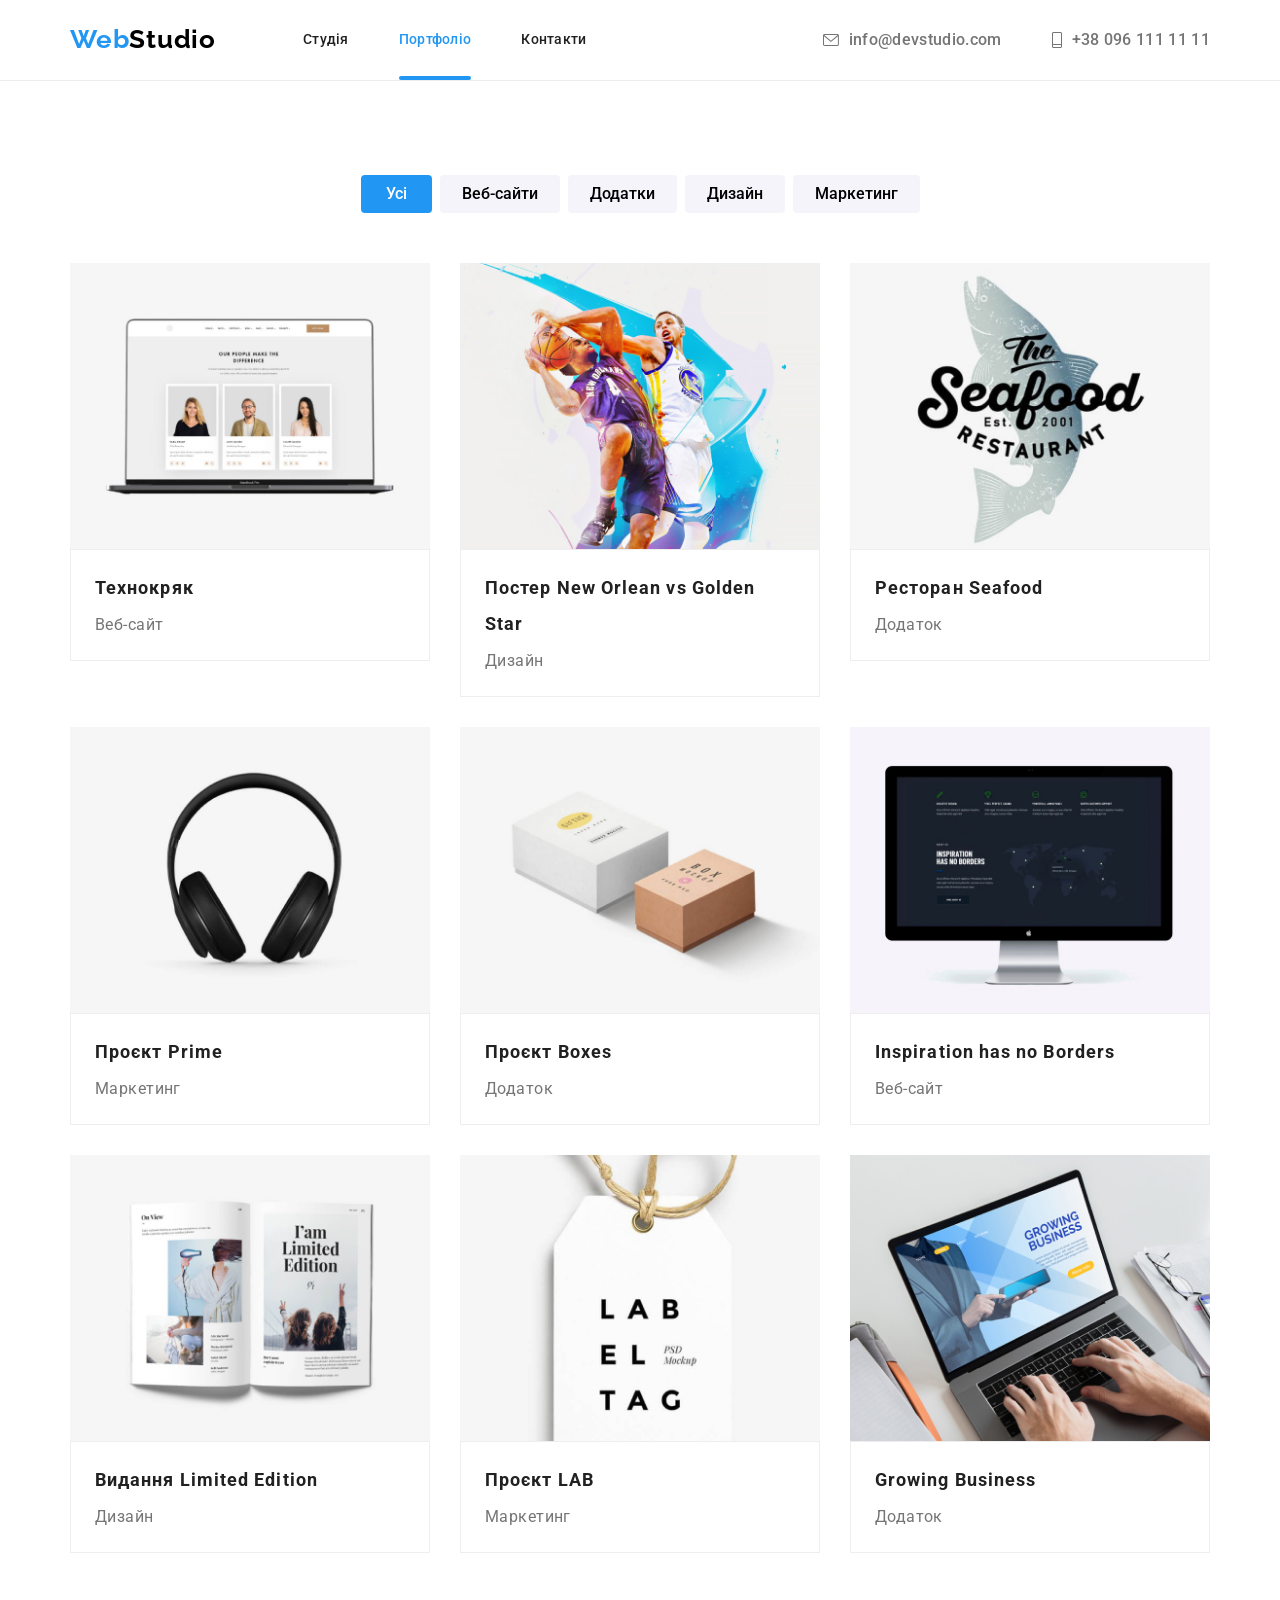
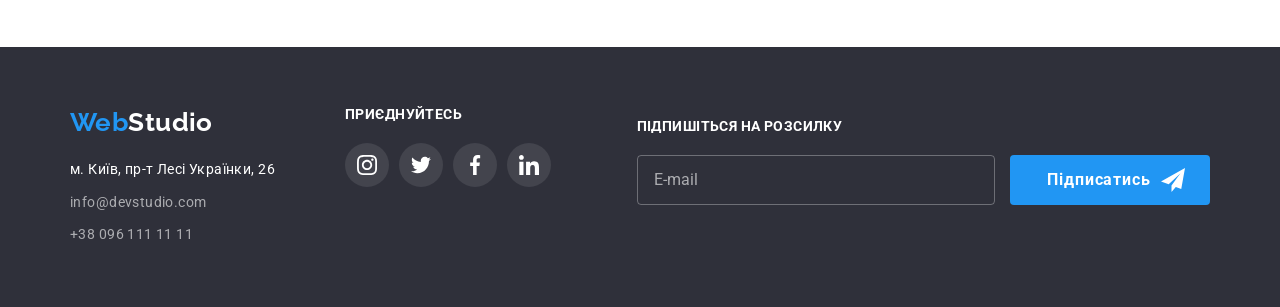
==== commit 2edecfeb: "last" ====
--- a/portfolio.html
+++ b/portfolio.html
@@ -3,6 +3,7 @@
 <head>
     <meta charset="UTF-8">
     <meta http-equiv="X-UA-Compatible" content="IE=edge">
+    <meta name="viewport" content="width=device-width, initial-scale=1.0">
     <title>Portfolio</title>
     <link rel="preconnect" href="https://fonts.googleapis.com">
     <link rel="preconnect" href="https://fonts.gstatic.com">
@@ -20,8 +21,8 @@
                     <a class="nav__logo" href="./index.html"><span class="accent">Web</span>Studio</a>
 
                     <ul class="site-nav">
-                        <li class="site-nav__item"><a href="./index.html" class="site-nav__link link current">Студія</a></li>
-                        <li class="site-nav__item"><a href="./portfolio.html" class="site-nav__link link">Портфоліо</a></li>
+                        <li class="site-nav__item"><a href="./index.html" class="site-nav__link link">Студія</a></li>
+                        <li class="site-nav__item"><a href="./portfolio.html" class="site-nav__link link current">Портфоліо</a></li>
                         <li class="site-nav__item"><a href="" class="site-nav__link link">Контакти</a></li>
                     </ul>
                 </div>
@@ -60,8 +61,8 @@
                         </button>
 
                         <ul class="mob-nav">
-                            <li class="mob-nav__item"><a href="./index.html" class="mob-nav__link link current">Студія</a></li>
-                            <li class="mob-nav__item"><a href="./portfolio.html" class="mob-nav__link link">Портфоліо</a></li>
+                            <li class="mob-nav__item"><a href="./index.html" class="mob-nav__link link">Студія</a></li>
+                            <li class="mob-nav__item"><a href="./portfolio.html" class="mob-nav__link link current">Портфоліо</a></li>
                             <li class="mob-nav__item"><a href="" class="mob-nav__link link">Контакти</a></li>
                         </ul>
                     </div>
@@ -263,23 +264,22 @@
             </div>
         </section>
      </main>
-
-        <!-- <footer class="footer">
+      <footer class="footer">
             <div class="container">
-                <div class="footer-first">
+                <div class="contacts-soc">
+                <div class="footer-section">
                     <a class="footer__logo" href="./index.html"><span class="accent">Web</span>Studio</a>
                     <address class="address">
                         <ul class="address-list">
-                        <li class="address-list__address">
-                            <a href="https://goo.gl/maps/zkTxTiTkrvUxLXE88" class="address-list__link"> м. Київ, пр-т Лесі Українки, 26</a>
-                        </li>
-
-                        <li class="address-list__mail">
-                            <a href="mailto:info@devstudio.com" class="link">info@devstudio.com</a>
-                        </li>
-                        <li class="address-list__tel">
-                            <a href="tel:+380961111111" class="link">+38 096 111 11 11</a>
-                        </li>
+                            <li class="address-list__address">
+                                <a href="https://goo.gl/maps/zkTxTiTkrvUxLXE88" class="address-list__link"> м. Київ, пр-т Лесі Українки, 26</a>
+                            </li>
+                            <li class="address-list__mail">
+                                <a href="mailto:info@devstudio.com" class="link">info@devstudio.com</a>
+                            </li>
+                            <li class="address-list__tel">
+                                <a href="tel:+380961111111" class="link">+38 096 111 11 11</a>
+                            </li>
                         </ul>
                     </address>
                 </div>  
@@ -317,10 +317,11 @@
                             </li>
                         </ul>
                     </div>
+                </div>
 
                     <div class="footer-form">
                         <h2 class="footer-soc__title">підпишіться на розсилку</h2>
-                        <form>
+                        <form class="footer-form__container">
                           <label for="підпишіться на розсилку" name="subscribe">
                             <input 
                             type="email"
@@ -337,9 +338,10 @@
                                     </svg>
                                 </div>
                             </button>
-                        </form> -->
+                        </form>
                     </div>
             </div>
         </footer>
+        <script src="./js/menu.js"></script>
     </body>    
 </html>
--- a/css/main.min.css
+++ b/css/main.min.css
@@ -1 +1 @@
-:root{--accent-color: #2196F3;--title-text-color: #212121;--text-color: #757575;--btn-color: #F5F4FA;--white-color: #fff;--icon-color: #AFB1B8;--liner-gradient: linear-gradient(to right, rgba(47, 48, 58, 0.4), rgba(47, 48, 58, 0.4))}.visualy-hidden{position:absolute;white-space:nowrap;width:1px;height:1px;overflow:hidden;border:0;padding:0;clip:rect(0 0 0 0);-webkit-clip-path:inset(50%);clip-path:inset(50%);margin:-1px}.link{text-decoration:none;color:var(--title-text-color)}p,h1,h2,h3,h4,h5,h6{margin:0}ul,ol{margin:0;padding-left:0;list-style:none}button{cursor:pointer;border:none}address{font-style:normal}img{display:block;max-width:100%;height:auto}.page{background-color:var(--white-color);font-family:"Roboto",sans-serif;color:var(--title-text-color);font-size:14px;letter-spacing:.03em}.container{width:100%;padding-left:15px;padding-right:15px;margin:0 auto}@media screen and (min-width: 480px){.container{width:450px}}@media screen and (min-width: 768px){.container{width:738px}}@media screen and (min-width: 1200px){.container{width:1170px}}.section__title{font-size:28px;line-height:1.16;text-align:center;margin-bottom:50px}@media screen and (min-width: 1200px){.section__title{font-size:36px}}.section{padding-top:60px;padding-bottom:60px}@media screen and (min-width: 1200px){.section{padding-top:94px;padding-bottom:94px}}.backdrop{position:fixed;background-color:rgba(0,0,0,.2);top:0;width:100%;height:100%;-webkit-transition:opacity 300ms linear,visibility 300ms linear;transition:opacity 300ms linear,visibility 300ms linear}.modal{background:#fff;-webkit-box-shadow:0px 1px 3px rgba(0,0,0,.12),0px 1px 1px rgba(0,0,0,.14),0px 2px 1px rgba(0,0,0,.2);box-shadow:0px 1px 3px rgba(0,0,0,.12),0px 1px 1px rgba(0,0,0,.14),0px 2px 1px rgba(0,0,0,.2);border-radius:4px;width:450px;height:609px;position:absolute;top:50%;left:50%;-webkit-transform:translate(-50%, -50%);transform:translate(-50%, -50%);padding:40px}@media screen and (min-width: 1200px){.modal{width:528px;height:581px}}.modal-btn{background:var(--white-color);border:1px solid rgba(0,0,0,.1);width:30px;height:30px;border-radius:50%;position:absolute;top:8px;right:8px;-webkit-box-sizing:border-box;box-sizing:border-box;display:-webkit-box;display:-ms-flexbox;display:flex;-webkit-box-align:center;-ms-flex-align:center;align-items:center;-webkit-box-pack:center;-ms-flex-pack:center;justify-content:center}.modal-svg{-webkit-transition:fill 250ms cubic-bezier(0.4, 0, 0.2, 1);transition:fill 250ms cubic-bezier(0.4, 0, 0.2, 1)}.modal-btn:hover,.modal-btn:focus{fill:var(--accent-color)}.backdrop.is-hidden{opacity:0;visibility:hidden;pointer-events:none}.modal-title{font-weight:700;font-size:20px;line-height:1.15;letter-spacing:.03em;text-align:center;margin-bottom:12px}.modal-label{margin-bottom:10px;display:block}.user-name-title{font-size:12px;line-height:1.16;letter-spacing:.01em;font-weight:400;color:var(--text-color);display:block;margin-bottom:4px}.input-svg{position:relative;display:block}.modal-input,.modal-comment{width:100%;height:40px;border:1px solid rgba(33,33,33,.2);border-radius:4px;padding-left:42px;-webkit-transition:border 250ms cubic-bezier(0.4, 0, 0.2, 1);transition:border 250ms cubic-bezier(0.4, 0, 0.2, 1)}.modal-input:focus,.modal-comment:focus{outline:rgba(0,0,0,0);border:1px solid var(--accent-color)}.modal-input:focus+.modal-form-svg{fill:var(--accent-color)}.modal-user-comment{display:block;margin-bottom:20px}.modal-form-svg{position:absolute;top:50%;-webkit-transform:translateY(-50%);transform:translateY(-50%);left:12px;-webkit-transition:fill 250ms cubic-bezier(0.4, 0, 0.2, 1);transition:fill 250ms cubic-bezier(0.4, 0, 0.2, 1)}.modal-comment{width:100%;height:120px;border:1px solid rgba(33,33,33,.2);border-radius:4px;margin-top:4px;padding-top:12px;padding-left:16px;resize:none;display:block}.modal-comment::-webkit-input-placeholder{font-size:12px;line-height:1.16;letter-spacing:.01em;color:rgba(117,117,117,.5)}.modal-comment::-moz-placeholder{font-size:12px;line-height:1.16;letter-spacing:.01em;color:rgba(117,117,117,.5)}.modal-comment:-ms-input-placeholder{font-size:12px;line-height:1.16;letter-spacing:.01em;color:rgba(117,117,117,.5)}.modal-comment::-ms-input-placeholder{font-size:12px;line-height:1.16;letter-spacing:.01em;color:rgba(117,117,117,.5)}.modal-comment::placeholder{font-size:12px;line-height:1.16;letter-spacing:.01em;color:rgba(117,117,117,.5)}.check-box{display:-webkit-box;display:-ms-flexbox;display:flex;-webkit-box-align:center;-ms-flex-align:center;align-items:center;-webkit-box-pack:center;-ms-flex-pack:center;justify-content:center;margin-bottom:30px}.checked-content{display:-webkit-box;display:-ms-flexbox;display:flex;-webkit-box-align:center;-ms-flex-align:center;align-items:center;text-align:center}.checked-text,.checked-link{font-size:12px;line-height:1.16;letter-spacing:.03em}@media screen and (min-width: 1200px){.checked-text,.checked-link{font-size:14px;line-height:1.71;letter-spacing:.03em}}.checked-svg{border:2px solid var(--title-text-color);border-radius:2px;width:16px;height:15px;fill:rgba(0,0,0,0);display:-webkit-box;display:-ms-flexbox;display:flex;-webkit-box-align:center;-ms-flex-align:center;align-items:center;-webkit-box-pack:center;-ms-flex-pack:center;justify-content:center;margin-right:8px}.checked-text{color:var(--text-color)}.checked-link{color:var(--accent-color)}.input-checkbox:checked+.checked-content .checked-svg{background-color:var(--accent-color);border:rgba(0,0,0,0);fill:var(--white-color)}.modal-form-btn{min-width:200px;height:50px;border-radius:4px;background-color:var(--accent-color);font-size:16px;line-height:1.87;letter-spacing:.06em;color:var(--white-color);display:block;text-align:center;-webkit-box-pack:center;-ms-flex-pack:center;justify-content:center;-webkit-box-align:center;-ms-flex-align:center;align-items:center;margin:0 auto;-webkit-transition:color 250ms cubic-bezier(0.4, 0, 0.2, 1),background-color 250ms cubic-bezier(0.4, 0, 0.2, 1),-webkit-box-shadow 250ms cubic-bezier(0.4, 0, 0.2, 1);transition:color 250ms cubic-bezier(0.4, 0, 0.2, 1),background-color 250ms cubic-bezier(0.4, 0, 0.2, 1),-webkit-box-shadow 250ms cubic-bezier(0.4, 0, 0.2, 1);transition:box-shadow 250ms cubic-bezier(0.4, 0, 0.2, 1),color 250ms cubic-bezier(0.4, 0, 0.2, 1),background-color 250ms cubic-bezier(0.4, 0, 0.2, 1);transition:box-shadow 250ms cubic-bezier(0.4, 0, 0.2, 1),color 250ms cubic-bezier(0.4, 0, 0.2, 1),background-color 250ms cubic-bezier(0.4, 0, 0.2, 1),-webkit-box-shadow 250ms cubic-bezier(0.4, 0, 0.2, 1)}.modal-form-btn:hover,.modal-form-btn:focus{-webkit-box-shadow:0px 4px 4px rgba(0,0,0,.15);box-shadow:0px 4px 4px rgba(0,0,0,.15)}.container-header{display:-webkit-box;display:-ms-flexbox;display:flex;-webkit-box-align:center;-ms-flex-align:center;align-items:center;position:relative}.nav{display:-webkit-box;display:-ms-flexbox;display:flex;-webkit-box-align:center;-ms-flex-align:center;align-items:center}@media screen and (min-width: 1200px){.nav__logo__svg{display:none}}.nav__logo{text-decoration:none;color:#000;font-family:"Raleway",sans-serif;font-weight:700;font-size:24px;line-height:1.16;letter-spacing:.03em;padding-top:16px;padding-bottom:16px}@media screen and (min-width: 768px){.nav__logo{margin-right:87px}}@media screen and (min-width: 1200px){.nav__logo{padding-top:24px;padding-bottom:25px;font-weight:700;font-size:26px;line-height:1.19}}.accent{color:var(--accent-color)}.site-nav{display:none}@media screen and (min-width: 768px){.site-nav{display:-webkit-box;display:-ms-flexbox;display:flex;gap:50px}}.site-nav__link{display:block;font-weight:500;line-height:1.14;letter-spacing:.02em;padding:32px 0;position:relative;-webkit-transition:color 250ms cubic-bezier(0.4, 0, 0.2, 1);transition:color 250ms cubic-bezier(0.4, 0, 0.2, 1)}.site-nav__item{position:relative}.site-nav__link:hover,.site-nav__link:focus,.contacts__link:hover,.contacts__link:focus{color:var(--accent-color)}.site-nav .current{color:var(--accent-color)}.site-nav__item .current::after{content:"";left:0;bottom:0;display:block;width:100%;height:4px;border-radius:2px;background-color:var(--accent-color);position:absolute}.contacts{margin-left:auto}@media screen and (min-width: 768px){.contacts{display:-webkit-box;display:-ms-flexbox;display:flex;-webkit-box-orient:vertical;-webkit-box-direction:normal;-ms-flex-direction:column;flex-direction:column;gap:10px}}@media screen and (min-width: 1200px){.contacts{-webkit-box-orient:horizontal;-webkit-box-direction:normal;-ms-flex-direction:row;flex-direction:row;-webkit-box-align:center;-ms-flex-align:center;align-items:center;-webkit-box-pack:center;-ms-flex-pack:center;justify-content:center;gap:50px}}.contacts__link{display:none;-webkit-transition:color 250ms cubic-bezier(0.4, 0, 0.2, 1);transition:color 250ms cubic-bezier(0.4, 0, 0.2, 1)}@media screen and (min-width: 768px){.contacts__link{font-weight:500;font-size:14px;line-height:1.14;letter-spacing:.02em;text-decoration:none;color:var(--text-color);display:-webkit-box;display:-ms-flexbox;display:flex;gap:10px}}@media screen and (min-width: 1200px){.contacts__link{display:-webkit-box;display:-ms-flexbox;display:flex;-webkit-box-align:center;-ms-flex-align:center;align-items:center;-webkit-box-pack:center;-ms-flex-pack:center;justify-content:center;gap:10px;padding:24px 0;font-weight:500;font-size:16px;line-height:1.14;letter-spacing:.02em}}.contacts__icon{fill:currentColor}.contacts__link:hover,.contacts__link:focus{color:var(--accent-color)}.mob-modal{height:100%;display:-webkit-box;display:-ms-flexbox;display:flex;-webkit-box-orient:vertical;-webkit-box-direction:normal;-ms-flex-direction:column;flex-direction:column;-webkit-box-pack:justify;-ms-flex-pack:justify;justify-content:space-between;overflow:auto}.mob-modal__open{border:none;border-color:rgba(0,0,0,0);background-color:rgba(0,0,0,0);right:0;position:absolute}@media screen and (min-width: 768px){.mob-modal__open{display:none}}.mob-modal__close{border:none;border-color:rgba(0,0,0,0);background-color:rgba(0,0,0,0);padding:0;position:absolute;display:-webkit-box;display:-ms-flexbox;display:flex;top:21px;right:25px}.mob-modal__close:hover,.mob-modal__close:focus{fill:var(--accent-color)}.backdrop-menu.is-hidden{opacity:0;visibility:hidden;pointer-events:none;-webkit-transition:opacity 300ms linear,visibility 300ms linear;transition:opacity 300ms linear,visibility 300ms linear}.backdrop-menu{background-color:#fff;position:fixed;top:0;width:100%;height:100%;padding:48px 40px;z-index:1}@media screen and (min-width: 768px){.backdrop-menu{display:none}}.mob-nav__link{font-weight:500;font-size:40px;line-height:1.17;letter-spacing:.02em;color:var(--title-text-color);-webkit-transition:color 250ms cubic-bezier(0.4, 0, 0.2, 1);transition:color 250ms cubic-bezier(0.4, 0, 0.2, 1)}.mob-nav__item{margin-bottom:32px}.mob-nav__link:hover,.mob-nav__link:focus{color:var(--accent-color)}.mob-nav__item .current{color:var(--accent-color)}.mob-tel{font-weight:500;font-size:34px;line-height:1.17;letter-spacing:.02em;color:var(--accent-color)}.mob-mail{font-weight:500;font-size:24px;line-height:1.16;letter-spacing:.02em;color:var(--text-color)}.mob-tel__item{margin-bottom:32px}.mob-mail__item{margin-bottom:64px}.mob-soc{display:-webkit-box;display:-ms-flexbox;display:flex}.mob-soc__link{font-weight:500;font-size:18px;line-height:1.22;letter-spacing:.02em;color:var(--accent-color)}.mob-soc__item:not(:last-child)::after{content:"";width:22px;border:1px solid rgba(33,33,33,.2);margin-right:10px;margin-left:10px}.hero{min-width:480px;max-width:768px;height:400px;margin-left:auto;margin-right:auto;background-image:var(--liner-gradient),url(../imges/bg-mob.jpg);background-repeat:no-repeat;background-position:center;background-size:cover;position:relative;padding-top:118px;padding-bottom:118px}@media(min-device-pixel-ratio: 2),(-webkit-min-device-pixel-ratio: 2),(min-resolution: 192dpi),(min-resolution: 2dppx){.hero{background-image:var(--liner-gradient),url(../imges/bg-mob-2x.jpg)}}@media screen and (min-width: 768px){.hero{background-image:var(--liner-gradient),url(../imges/bg-tab.jpg);min-width:768px;max-width:1200px;height:400px}}@media screen and (min-width: 768px)and (min-device-pixel-ratio: 2),screen and (min-width: 768px)and (-webkit-min-device-pixel-ratio: 2),screen and (min-width: 768px)and (min-resolution: 192dpi),screen and (min-width: 768px)and (min-resolution: 2dppx){.hero{background-image:var(--liner-gradient),url(../imges/bg-tab-2x.jpg)}}@media screen and (min-width: 1200px){.hero{background-image:var(--liner-gradient),url(../imges/bg-desc.jpg);min-width:1200px;max-width:1600px;height:600px;padding-top:200px;padding-bottom:200px}}@media screen and (min-width: 1200px)and (min-device-pixel-ratio: 2),screen and (min-width: 1200px)and (-webkit-min-device-pixel-ratio: 2),screen and (min-width: 1200px)and (min-resolution: 192dpi),screen and (min-width: 1200px)and (min-resolution: 2dppx){.hero{background-image:var(--liner-gradient),url(../imges/bg-desc-2x.jpg)}}.hero__title{color:var(--white-color);font-weight:900;font-size:26px;line-height:1.61;letter-spacing:.06em;text-align:center;text-transform:uppercase;max-width:360px;margin-left:auto;margin-right:auto;margin-bottom:30px}@media screen and (min-width: 1200px){.hero__title{font-weight:900;font-size:44px;line-height:1.36;letter-spacing:.06em;max-width:696px}}.hero__btn{background-color:var(--accent-color);color:var(--white-color);min-width:200px;height:50px;left:692px;top:430px;font-weight:700;font-size:16px;line-height:1.87;letter-spacing:.06em;-webkit-box-align:center;-ms-flex-align:center;align-items:center;text-align:center;-webkit-box-shadow:0px 4px 4px rgba(0,0,0,.15);box-shadow:0px 4px 4px rgba(0,0,0,.15);border-radius:4px;height:50px;display:block;margin:0 auto;-webkit-transition:color 250ms cubic-bezier(0.4, 0, 0.2, 1),background-color 250ms cubic-bezier(0.4, 0, 0.2, 1);transition:color 250ms cubic-bezier(0.4, 0, 0.2, 1),background-color 250ms cubic-bezier(0.4, 0, 0.2, 1)}@media screen and (min-width: 1200px){.hero__btn{min-width:216px}}.hero__btn:hover,.hero__btn:focus{background-color:#188ce8}.privilage{padding-bottom:0}.privilage-list{display:-webkit-box;display:-ms-flexbox;display:flex;-ms-flex-wrap:wrap;flex-wrap:wrap;gap:30px}@media screen and (min-width: 768px){.privilage__item{width:calc((100% - 30px)/2)}}@media screen and (min-width: 1200px){.privilage__item{width:calc((100% - 90px)/4)}}.privilage__item:not(:last-child){margin-bottom:30px}.privilage__title{font-size:14px;line-height:1.14;text-transform:uppercase;margin-bottom:10px;text-align:center;-webkit-box-pack:center;-ms-flex-pack:center;justify-content:center}.privilage__text{color:var(--text-color);line-height:1.71}.privilage__soc{height:120px;background-color:#f5f4fa;margin-bottom:30px;border-radius:4px;display:-webkit-box;display:-ms-flexbox;display:flex;-webkit-box-align:center;-ms-flex-align:center;align-items:center;-webkit-box-pack:center;-ms-flex-pack:center;justify-content:center}@media screen and (max-width: 1200px){.about{display:none}}.about__list{display:-webkit-box;display:-ms-flexbox;display:flex;gap:30px}.about__item{width:calc((100% - 60px)/3);position:relative}.about__text{font-weight:700;font-size:14px;line-height:1.14;color:var(--white-color);background-color:rgba(47,48,58,.8);width:100%;height:70px;text-transform:uppercase;position:absolute;bottom:0;left:0;display:-webkit-box;display:-ms-flexbox;display:flex;-webkit-box-align:center;-ms-flex-align:center;align-items:center;-webkit-box-pack:center;-ms-flex-pack:center;justify-content:center}.team{background-color:#f5f4fa}.team-list{display:-webkit-box;display:-ms-flexbox;display:flex;-ms-flex-wrap:wrap;flex-wrap:wrap;gap:30px}.team-list__item{background-color:var(--white-color);-webkit-box-shadow:0px 1px 3px rgba(0,0,0,.12),0px 1px 1px rgba(0,0,0,.14),0px 2px 1px rgba(0,0,0,.2);box-shadow:0px 1px 3px rgba(0,0,0,.12),0px 1px 1px rgba(0,0,0,.14),0px 2px 1px rgba(0,0,0,.2);border-radius:0px 0px 4px 4px;-webkit-box-align:center;-ms-flex-align:center;align-items:center}@media screen and (min-width: 768px){.team-list__item{width:calc((100% - 30px)/2)}}@media screen and (min-width: 1200px){.team-list__item{width:calc((100% - 90px)/4)}}.team-content{padding-top:30px;padding-bottom:30px}.team-content__title{font-weight:500;font-size:16px;line-height:1.18;margin-bottom:10px;text-align:center}.team-content__text{color:var(--text-color);font-size:16px;line-height:1.18;text-align:center;margin-bottom:16px}.team-soc{display:-webkit-box;display:-ms-flexbox;display:flex;-webkit-box-align:center;-ms-flex-align:center;align-items:center;-webkit-box-pack:center;-ms-flex-pack:center;justify-content:center;gap:10px}.team-soc__link{width:100%;height:100%;width:44px;height:44px;display:-webkit-box;display:-ms-flexbox;display:flex;-webkit-box-align:center;-ms-flex-align:center;align-items:center;-webkit-box-pack:center;-ms-flex-pack:center;justify-content:center;border-radius:50%;-webkit-transition:background-color 250ms cubic-bezier(0.4, 0, 0.2, 1);transition:background-color 250ms cubic-bezier(0.4, 0, 0.2, 1)}.team-soc__icon{fill:var(--icon-color);-webkit-transition:fill 250ms cubic-bezier(0.4, 0, 0.2, 1);transition:fill 250ms cubic-bezier(0.4, 0, 0.2, 1)}.team-soc__link:hover,.team-soc__link:focus{background-color:var(--accent-color)}.team-soc__link:hover .team-soc__icon,.team-soc__link:focus .team-soc__icon{fill:var(--white-color)}.regular-list{display:-webkit-box;display:-ms-flexbox;display:flex;-ms-flex-wrap:wrap;flex-wrap:wrap;gap:30px;margin-top:50px}@media screen and (min-width: 480px){.regular-list__item{width:calc((100% - 30px)/2)}}@media screen and (min-width: 768px){.regular-list__item{width:calc((100% - 60px)/3)}}@media screen and (min-width: 1200px){.regular-list__item{width:calc((100% - 150px)/6)}}.regular-list__link{display:-webkit-box;display:-ms-flexbox;display:flex;height:92px;width:210px;-webkit-box-align:center;-ms-flex-align:center;align-items:center;-webkit-box-pack:center;-ms-flex-pack:center;justify-content:center;border:1px solid #afb1b8;border-radius:4px;color:var(--icon-color);-webkit-transition:color 250ms cubic-bezier(0.4, 0, 0.2, 1),border-color 250ms cubic-bezier(0.4, 0, 0.2, 1);transition:color 250ms cubic-bezier(0.4, 0, 0.2, 1),border-color 250ms cubic-bezier(0.4, 0, 0.2, 1)}@media screen and (min-width: 748px){.regular-list__link{width:226px}}@media screen and (min-width: 1200px){.regular-list__link{width:170px}}.regular-list__icon{fill:currentColor}.regular-list__link:hover,.regular-list__link:focus{border-color:var(--accent-color);color:var(--accent-color)}.footer{background-color:#2f303a;padding-top:60px;padding-bottom:60px}.address-list__address,.address-list__mail{margin-bottom:8px}@media screen and (min-width: 1200px){.address-list__address,.address-list__mail{margin-bottom:9px}}.address-list{margin-bottom:60px}@media screen and (min-width: 1200px){.address-list{margin-bottom:0}}.address-list__link,.address .link{line-height:1.71}.address .link{color:rgba(255,255,255,.6);font-style:normal}.address-list__link{color:var(--white-color);text-decoration:none}.footer__logo{color:var(--white-color);text-decoration:none;font-family:"Raleway",sans-serif;font-weight:700;font-size:26px;line-height:1.19}@media screen and (min-width: 1200px){.footer__logo{margin-right:0;display:block;margin-bottom:20px}}.footer .link:hover,.footer .link:focus{color:var(--accent-color)}.footer .link{-webkit-transition:color 250ms cubic-bezier(0.4, 0, 0.2, 1);transition:color 250ms cubic-bezier(0.4, 0, 0.2, 1)}.footer-soc__list{display:-webkit-box;display:-ms-flexbox;display:flex;-webkit-box-align:center;-ms-flex-align:center;align-items:center;-webkit-box-pack:center;-ms-flex-pack:center;justify-content:center;gap:10px;margin-bottom:60px}@media screen and (min-width: 1200px){.footer-soc__list{margin-bottom:0}}.footer-soc__link{width:100%;height:100%;display:-webkit-box;display:-ms-flexbox;display:flex;-webkit-box-align:center;-ms-flex-align:center;align-items:center;-webkit-box-pack:center;-ms-flex-pack:center;justify-content:center;width:44px;height:44px;border-radius:50%;background-color:#43444d;-webkit-transition:background-color 250ms cubic-bezier(0.4, 0, 0.2, 1);transition:background-color 250ms cubic-bezier(0.4, 0, 0.2, 1)}.footer-soc__icon{fill:var(--white-color)}.footer-soc__link:hover,.footer-soc__link:focus{background-color:var(--accent-color)}.footer-soc__title{font-size:14px;line-height:1.14;letter-spacing:.03em;text-transform:uppercase;color:var(--white-color);margin-bottom:20px}@media screen and (min-width: 1200px){.footer>.container{display:-webkit-box;display:-ms-flexbox;display:flex;-webkit-box-align:baseline;-ms-flex-align:baseline;align-items:baseline;-webkit-box-pack:justify;-ms-flex-pack:justify;justify-content:space-between}}.footer-form__email{width:358px;height:50px;border:1px solid rgba(255,255,255,.3);background-color:rgba(0,0,0,0);border-radius:4px;color:var(--white-color);padding-left:16px;margin-bottom:20px}.footer-form__email::-webkit-input-placeholder{font-weight:400;font-size:16px;line-height:1.25;color:rgba(255,255,255,.6)}.footer-form__email::-moz-placeholder{font-weight:400;font-size:16px;line-height:1.25;color:rgba(255,255,255,.6)}.footer-form__email:-ms-input-placeholder{font-weight:400;font-size:16px;line-height:1.25;color:rgba(255,255,255,.6)}.footer-form__email::-ms-input-placeholder{font-weight:400;font-size:16px;line-height:1.25;color:rgba(255,255,255,.6)}.footer-form__email::placeholder{font-weight:400;font-size:16px;line-height:1.25;color:rgba(255,255,255,.6)}.footer-form__btn{width:200px;height:50px;background-color:var(--accent-color);border-radius:4px;-webkit-box-align:center;-ms-flex-align:center;align-items:center;-webkit-box-pack:center;-ms-flex-pack:center;justify-content:center;align-items:center;justify-content:center;margin-left:12px;-webkit-transition:color 250ms cubic-bezier(0.4, 0, 0.2, 1),background-color 250ms cubic-bezier(0.4, 0, 0.2, 1),fill 250ms cubic-bezier(0.4, 0, 0.2, 1),-webkit-box-shadow 250ms cubic-bezier(0.4, 0, 0.2, 1);transition:color 250ms cubic-bezier(0.4, 0, 0.2, 1),background-color 250ms cubic-bezier(0.4, 0, 0.2, 1),fill 250ms cubic-bezier(0.4, 0, 0.2, 1),-webkit-box-shadow 250ms cubic-bezier(0.4, 0, 0.2, 1);transition:box-shadow 250ms cubic-bezier(0.4, 0, 0.2, 1),color 250ms cubic-bezier(0.4, 0, 0.2, 1),background-color 250ms cubic-bezier(0.4, 0, 0.2, 1),fill 250ms cubic-bezier(0.4, 0, 0.2, 1);transition:box-shadow 250ms cubic-bezier(0.4, 0, 0.2, 1),color 250ms cubic-bezier(0.4, 0, 0.2, 1),background-color 250ms cubic-bezier(0.4, 0, 0.2, 1),fill 250ms cubic-bezier(0.4, 0, 0.2, 1),-webkit-box-shadow 250ms cubic-bezier(0.4, 0, 0.2, 1)}.footer-icon__title{font-size:16px;line-height:1.87;letter-spacing:.06em;color:var(--white-color);margin-left:12px}.footer-icon{display:-webkit-box;display:-ms-flexbox;display:flex;-webkit-box-align:center;-ms-flex-align:center;align-items:center;-webkit-box-pack:center;-ms-flex-pack:center;justify-content:center;gap:10px}.footer-form__btn:hover,.footer-form__btn:focus{-webkit-box-shadow:0px 4px 4px rgba(0,0,0,.15);box-shadow:0px 4px 4px rgba(0,0,0,.15)}.footer-icon__svg{fill:var(--white-color)}.portfolio{padding-top:60px;padding-bottom:60px}@media screen and (min-width: 1200px){.portfolio{padding-top:94px;padding-bottom:94px}}.header-nav{border-bottom:1px solid #ececec}.portfolio-content{padding:20px 24px;border:1px solid #eee}.portfolio-btn__btn{background-color:var(--btn-color);border-radius:4px;font-weight:500;font-size:16px;line-height:1.62;padding:6px 22px;-webkit-transition:color 250ms cubic-bezier(0.4, 0, 0.2, 1),background-color 250ms cubic-bezier(0.4, 0, 0.2, 1),-webkit-box-shadow 250ms cubic-bezier(0.4, 0, 0.2, 1);transition:color 250ms cubic-bezier(0.4, 0, 0.2, 1),background-color 250ms cubic-bezier(0.4, 0, 0.2, 1),-webkit-box-shadow 250ms cubic-bezier(0.4, 0, 0.2, 1);transition:color 250ms cubic-bezier(0.4, 0, 0.2, 1),background-color 250ms cubic-bezier(0.4, 0, 0.2, 1),box-shadow 250ms cubic-bezier(0.4, 0, 0.2, 1);transition:color 250ms cubic-bezier(0.4, 0, 0.2, 1),background-color 250ms cubic-bezier(0.4, 0, 0.2, 1),box-shadow 250ms cubic-bezier(0.4, 0, 0.2, 1),-webkit-box-shadow 250ms cubic-bezier(0.4, 0, 0.2, 1)}.portfolio-btn__list{-ms-flex-wrap:wrap;flex-wrap:wrap}@media screen and (min-width: 768px){.portfolio-btn__list{display:-webkit-box;display:-ms-flexbox;display:flex;-webkit-box-align:center;-ms-flex-align:center;align-items:center;-webkit-box-pack:center;-ms-flex-pack:center;justify-content:center;-ms-flex-wrap:wrap;flex-wrap:wrap;gap:8px;margin-bottom:50px}}.portfolio-cards__item:hover,.portfolio-cards__item:focus{-webkit-box-shadow:0px 1px 1px rgba(0,0,0,.12),0px 4px 4px rgba(0,0,0,.06),1px 4px 6px rgba(0,0,0,.16);box-shadow:0px 1px 1px rgba(0,0,0,.12),0px 4px 4px rgba(0,0,0,.06),1px 4px 6px rgba(0,0,0,.16)}.portfolio-content__title{margin-bottom:4px}.portfolio-btn__btn:hover,.portfolio-btn__btn:focus{background-color:var(--accent-color);color:var(--white-color);-webkit-box-shadow:0px 3px 1px rgba(0,0,0,.1),0px 1px 2px rgba(0,0,0,.08),0px 2px 2px rgba(0,0,0,.12);box-shadow:0px 3px 1px rgba(0,0,0,.1),0px 1px 2px rgba(0,0,0,.08),0px 2px 2px rgba(0,0,0,.12)}.portfolio-btn__btn.current{background-color:var(--accent-color);color:var(--white-color);padding:6px 25px}.portfolio-cards__list{display:-webkit-box;display:-ms-flexbox;display:flex;-ms-flex-wrap:wrap;flex-wrap:wrap;gap:30px}@media screen and (min-width: 748px){.portfolio-cards__item{width:calc((100% - 30px)/2)}}@media screen and (min-width: 1200px){.portfolio-cards__item{width:calc((100% - 60px)/3)}}.portfolio-cards__item:hover{display:block}.portfolio-cards__item:hover .portfolio-cards__text,.portfolio-cards__item:focus .portfolio-cards__text{-webkit-transform:translateY(0);transform:translateY(0)}.portfolio-content__title{font-size:18px;line-height:2;letter-spacing:.06em}.portfolio-content__text{color:var(--text-color);font-size:16px;line-height:1.87}.portfolio-cards__text{position:absolute;top:0;left:0;font-size:18px;line-height:1.55;color:var(--white-color);background-color:rgba(33,150,243,.9);height:100%;width:100%;padding:24px;display:-webkit-box;display:-ms-flexbox;display:flex;-webkit-box-align:center;-ms-flex-align:center;align-items:center;-webkit-box-pack:center;-ms-flex-pack:center;justify-content:center;-webkit-transform:translateY(101%);transform:translateY(101%);-webkit-transition:-webkit-transform 250ms cubic-bezier(0.4, 0, 0.2, 1);transition:-webkit-transform 250ms cubic-bezier(0.4, 0, 0.2, 1);transition:transform 250ms cubic-bezier(0.4, 0, 0.2, 1);transition:transform 250ms cubic-bezier(0.4, 0, 0.2, 1), -webkit-transform 250ms cubic-bezier(0.4, 0, 0.2, 1)}.portfolio-cards__item{position:relative}.portfolio-cards__hover{position:relative;overflow:hidden}/*# sourceMappingURL=main.min.css.map */+:root{--accent-color: #2196F3;--title-text-color: #212121;--text-color: #757575;--btn-color: #F5F4FA;--white-color: #fff;--icon-color: #AFB1B8;--liner-gradient: linear-gradient(to right, rgba(47, 48, 58, 0.4), rgba(47, 48, 58, 0.4))}.visualy-hidden{position:absolute;white-space:nowrap;width:1px;height:1px;overflow:hidden;border:0;padding:0;clip:rect(0 0 0 0);-webkit-clip-path:inset(50%);clip-path:inset(50%);margin:-1px}.link{text-decoration:none;color:var(--title-text-color)}p,h1,h2,h3,h4,h5,h6{margin:0}ul,ol{margin:0;padding-left:0;list-style:none}button{cursor:pointer;border:none}address{font-style:normal}img{display:block;max-width:100%;height:auto}.page{background-color:var(--white-color);font-family:"Roboto",sans-serif;color:var(--title-text-color);font-size:14px;letter-spacing:.03em}.container{width:100%;padding-left:15px;padding-right:15px;margin:0 auto}@media screen and (min-width: 480px){.container{width:450px}}@media screen and (min-width: 768px){.container{width:738px}}@media screen and (min-width: 1200px){.container{width:1170px}}.section__title{font-size:28px;line-height:1.16;text-align:center;margin-bottom:50px}@media screen and (min-width: 1200px){.section__title{font-size:36px}}.section{padding-top:60px;padding-bottom:60px}@media screen and (min-width: 1200px){.section{padding-top:94px;padding-bottom:94px}}.backdrop{position:fixed;background-color:rgba(0,0,0,.2);top:0;width:100%;height:100%;-webkit-transition:opacity 300ms linear,visibility 300ms linear;transition:opacity 300ms linear,visibility 300ms linear}.modal{background:#fff;-webkit-box-shadow:0px 1px 3px rgba(0,0,0,.12),0px 1px 1px rgba(0,0,0,.14),0px 2px 1px rgba(0,0,0,.2);box-shadow:0px 1px 3px rgba(0,0,0,.12),0px 1px 1px rgba(0,0,0,.14),0px 2px 1px rgba(0,0,0,.2);border-radius:4px;width:450px;height:609px;position:absolute;top:50%;left:50%;-webkit-transform:translate(-50%, -50%);transform:translate(-50%, -50%);padding:40px}@media screen and (min-width: 1200px){.modal{width:528px;height:581px}}.modal-btn{background:var(--white-color);border:1px solid rgba(0,0,0,.1);width:30px;height:30px;border-radius:50%;position:absolute;top:8px;right:8px;-webkit-box-sizing:border-box;box-sizing:border-box;display:-webkit-box;display:-ms-flexbox;display:flex;-webkit-box-align:center;-ms-flex-align:center;align-items:center;-webkit-box-pack:center;-ms-flex-pack:center;justify-content:center}.modal-svg{-webkit-transition:fill 250ms cubic-bezier(0.4, 0, 0.2, 1);transition:fill 250ms cubic-bezier(0.4, 0, 0.2, 1)}.modal-btn:hover,.modal-btn:focus{fill:var(--accent-color)}.backdrop.is-hidden{opacity:0;visibility:hidden;pointer-events:none}.modal-title{font-weight:700;font-size:20px;line-height:1.15;letter-spacing:.03em;text-align:center;margin-bottom:12px}.modal-label{margin-bottom:10px;display:block}.user-name-title{font-size:12px;line-height:1.16;letter-spacing:.01em;font-weight:400;color:var(--text-color);display:block;margin-bottom:4px}.input-svg{position:relative;display:block}.modal-input,.modal-comment{width:100%;height:40px;border:1px solid rgba(33,33,33,.2);border-radius:4px;padding-left:42px;-webkit-transition:border 250ms cubic-bezier(0.4, 0, 0.2, 1);transition:border 250ms cubic-bezier(0.4, 0, 0.2, 1)}.modal-input:focus,.modal-comment:focus{outline:rgba(0,0,0,0);border:1px solid var(--accent-color)}.modal-input:focus+.modal-form-svg{fill:var(--accent-color)}.modal-user-comment{display:block;margin-bottom:20px}.modal-form-svg{position:absolute;top:50%;-webkit-transform:translateY(-50%);transform:translateY(-50%);left:12px;-webkit-transition:fill 250ms cubic-bezier(0.4, 0, 0.2, 1);transition:fill 250ms cubic-bezier(0.4, 0, 0.2, 1)}.modal-comment{width:100%;height:120px;border:1px solid rgba(33,33,33,.2);border-radius:4px;margin-top:4px;padding-top:12px;padding-left:16px;resize:none;display:block}.modal-comment::-webkit-input-placeholder{font-size:12px;line-height:1.16;letter-spacing:.01em;color:rgba(117,117,117,.5)}.modal-comment::-moz-placeholder{font-size:12px;line-height:1.16;letter-spacing:.01em;color:rgba(117,117,117,.5)}.modal-comment:-ms-input-placeholder{font-size:12px;line-height:1.16;letter-spacing:.01em;color:rgba(117,117,117,.5)}.modal-comment::-ms-input-placeholder{font-size:12px;line-height:1.16;letter-spacing:.01em;color:rgba(117,117,117,.5)}.modal-comment::placeholder{font-size:12px;line-height:1.16;letter-spacing:.01em;color:rgba(117,117,117,.5)}.check-box{display:-webkit-box;display:-ms-flexbox;display:flex;-webkit-box-align:center;-ms-flex-align:center;align-items:center;-webkit-box-pack:center;-ms-flex-pack:center;justify-content:center;margin-bottom:30px}.checked-content{display:-webkit-box;display:-ms-flexbox;display:flex;-webkit-box-align:center;-ms-flex-align:center;align-items:center;text-align:center}.checked-text,.checked-link{font-size:12px;line-height:1.16;letter-spacing:.03em}@media screen and (min-width: 1200px){.checked-text,.checked-link{font-size:14px;line-height:1.71;letter-spacing:.03em}}.checked-svg{border:2px solid var(--title-text-color);border-radius:2px;width:16px;height:15px;fill:rgba(0,0,0,0);display:-webkit-box;display:-ms-flexbox;display:flex;-webkit-box-align:center;-ms-flex-align:center;align-items:center;-webkit-box-pack:center;-ms-flex-pack:center;justify-content:center;margin-right:8px}.checked-text{color:var(--text-color)}.checked-link{color:var(--accent-color)}.input-checkbox:checked+.checked-content .checked-svg{background-color:var(--accent-color);border:rgba(0,0,0,0);fill:var(--white-color)}.modal-form-btn{min-width:200px;height:50px;border-radius:4px;background-color:var(--accent-color);font-size:16px;line-height:1.87;letter-spacing:.06em;color:var(--white-color);display:block;text-align:center;-webkit-box-pack:center;-ms-flex-pack:center;justify-content:center;-webkit-box-align:center;-ms-flex-align:center;align-items:center;margin:0 auto;-webkit-transition:color 250ms cubic-bezier(0.4, 0, 0.2, 1),background-color 250ms cubic-bezier(0.4, 0, 0.2, 1),-webkit-box-shadow 250ms cubic-bezier(0.4, 0, 0.2, 1);transition:color 250ms cubic-bezier(0.4, 0, 0.2, 1),background-color 250ms cubic-bezier(0.4, 0, 0.2, 1),-webkit-box-shadow 250ms cubic-bezier(0.4, 0, 0.2, 1);transition:box-shadow 250ms cubic-bezier(0.4, 0, 0.2, 1),color 250ms cubic-bezier(0.4, 0, 0.2, 1),background-color 250ms cubic-bezier(0.4, 0, 0.2, 1);transition:box-shadow 250ms cubic-bezier(0.4, 0, 0.2, 1),color 250ms cubic-bezier(0.4, 0, 0.2, 1),background-color 250ms cubic-bezier(0.4, 0, 0.2, 1),-webkit-box-shadow 250ms cubic-bezier(0.4, 0, 0.2, 1)}.modal-form-btn:hover,.modal-form-btn:focus{-webkit-box-shadow:0px 4px 4px rgba(0,0,0,.15);box-shadow:0px 4px 4px rgba(0,0,0,.15)}.container-header{display:-webkit-box;display:-ms-flexbox;display:flex;-webkit-box-align:center;-ms-flex-align:center;align-items:center;position:relative}.nav{display:-webkit-box;display:-ms-flexbox;display:flex;-webkit-box-align:center;-ms-flex-align:center;align-items:center}@media screen and (min-width: 1200px){.nav__logo__svg{display:none}}.nav__logo{text-decoration:none;color:#000;font-family:"Raleway",sans-serif;font-weight:700;font-size:24px;line-height:1.16;letter-spacing:.03em;padding-top:16px;padding-bottom:16px}@media screen and (min-width: 768px){.nav__logo{margin-right:87px}}@media screen and (min-width: 1200px){.nav__logo{padding-top:24px;padding-bottom:25px;font-weight:700;font-size:26px;line-height:1.19}}.accent{color:var(--accent-color)}.site-nav{display:none}@media screen and (min-width: 768px){.site-nav{display:-webkit-box;display:-ms-flexbox;display:flex;gap:50px}}.site-nav__link{display:block;font-weight:500;line-height:1.14;letter-spacing:.02em;padding:32px 0;position:relative;-webkit-transition:color 250ms cubic-bezier(0.4, 0, 0.2, 1);transition:color 250ms cubic-bezier(0.4, 0, 0.2, 1)}.site-nav__item{position:relative}.site-nav__link:hover,.site-nav__link:focus,.contacts__link:hover,.contacts__link:focus{color:var(--accent-color)}.site-nav .current{color:var(--accent-color)}.site-nav__item .current::after{content:"";left:0;bottom:0;display:block;width:100%;height:4px;border-radius:2px;background-color:var(--accent-color);position:absolute}.contacts{margin-left:auto}@media screen and (min-width: 768px){.contacts{display:-webkit-box;display:-ms-flexbox;display:flex;-webkit-box-orient:vertical;-webkit-box-direction:normal;-ms-flex-direction:column;flex-direction:column;gap:10px}}@media screen and (min-width: 1200px){.contacts{-webkit-box-orient:horizontal;-webkit-box-direction:normal;-ms-flex-direction:row;flex-direction:row;-webkit-box-align:center;-ms-flex-align:center;align-items:center;-webkit-box-pack:center;-ms-flex-pack:center;justify-content:center;gap:50px}}.contacts__link{display:none;-webkit-transition:color 250ms cubic-bezier(0.4, 0, 0.2, 1);transition:color 250ms cubic-bezier(0.4, 0, 0.2, 1)}@media screen and (min-width: 768px){.contacts__link{font-weight:500;font-size:14px;line-height:1.14;letter-spacing:.02em;text-decoration:none;color:var(--text-color);display:-webkit-box;display:-ms-flexbox;display:flex;gap:10px}}@media screen and (min-width: 1200px){.contacts__link{display:-webkit-box;display:-ms-flexbox;display:flex;-webkit-box-align:center;-ms-flex-align:center;align-items:center;-webkit-box-pack:center;-ms-flex-pack:center;justify-content:center;gap:10px;padding:24px 0;font-weight:500;font-size:16px;line-height:1.14;letter-spacing:.02em}}.contacts__icon{fill:currentColor}.contacts__link:hover,.contacts__link:focus{color:var(--accent-color)}.mob-modal{height:100%;display:-webkit-box;display:-ms-flexbox;display:flex;-webkit-box-orient:vertical;-webkit-box-direction:normal;-ms-flex-direction:column;flex-direction:column;-webkit-box-pack:justify;-ms-flex-pack:justify;justify-content:space-between;overflow:auto}.mob-modal__open{border:none;border-color:rgba(0,0,0,0);background-color:rgba(0,0,0,0);right:0;position:absolute}@media screen and (min-width: 768px){.mob-modal__open{display:none}}.mob-modal__close{border:none;border-color:rgba(0,0,0,0);background-color:rgba(0,0,0,0);padding:0;position:absolute;display:-webkit-box;display:-ms-flexbox;display:flex;top:21px;right:25px}.mob-modal__close:hover,.mob-modal__close:focus,.mob-modal__open:hover,.mob-modal__open:focus{fill:var(--accent-color)}.backdrop-menu.is-hidden{opacity:0;visibility:hidden;pointer-events:none;-webkit-transition:opacity 300ms linear,visibility 300ms linear;transition:opacity 300ms linear,visibility 300ms linear}.backdrop-menu{background-color:#fff;position:fixed;top:0;width:100%;height:100%;padding:48px 40px;z-index:1}@media screen and (min-width: 768px){.backdrop-menu{display:none}}.mob-nav__link{font-weight:500;font-size:40px;line-height:1.17;letter-spacing:.02em;color:var(--title-text-color);-webkit-transition:color 250ms cubic-bezier(0.4, 0, 0.2, 1);transition:color 250ms cubic-bezier(0.4, 0, 0.2, 1)}.mob-nav__item{margin-bottom:32px}.mob-nav__link:hover,.mob-nav__link:focus{color:var(--accent-color)}.mob-nav__item .current{color:var(--accent-color)}.mob-tel{font-weight:500;font-size:34px;line-height:1.17;letter-spacing:.02em;color:var(--accent-color)}.mob-mail{font-weight:500;font-size:24px;line-height:1.16;letter-spacing:.02em;color:var(--text-color)}.mob-tel__item{margin-bottom:32px}.mob-mail__item{margin-bottom:64px}.mob-soc{display:-webkit-box;display:-ms-flexbox;display:flex}.mob-soc__link{font-weight:500;font-size:18px;line-height:1.22;letter-spacing:.02em;color:var(--accent-color)}.mob-soc__item:not(:last-child)::after{content:"";width:22px;border:1px solid rgba(33,33,33,.2);margin-right:10px;margin-left:10px}.hero{min-width:480px;max-width:768px;height:400px;margin-left:auto;margin-right:auto;background-image:var(--liner-gradient),url(../imges/bg-mob.jpg);background-repeat:no-repeat;background-position:center;background-size:cover;position:relative;padding-top:118px;padding-bottom:118px}@media(min-device-pixel-ratio: 2),(-webkit-min-device-pixel-ratio: 2),(min-resolution: 192dpi),(min-resolution: 2dppx){.hero{background-image:var(--liner-gradient),url(../imges/bg-mob-2x.jpg)}}@media screen and (min-width: 768px){.hero{background-image:var(--liner-gradient),url(../imges/bg-tab.jpg);min-width:768px;max-width:1200px;height:400px}}@media screen and (min-width: 768px)and (min-device-pixel-ratio: 2),screen and (min-width: 768px)and (-webkit-min-device-pixel-ratio: 2),screen and (min-width: 768px)and (min-resolution: 192dpi),screen and (min-width: 768px)and (min-resolution: 2dppx){.hero{background-image:var(--liner-gradient),url(../imges/bg-tab-2x.jpg)}}@media screen and (min-width: 1200px){.hero{background-image:var(--liner-gradient),url(../imges/bg-desc.jpg);min-width:1200px;max-width:1600px;height:600px;padding-top:200px;padding-bottom:200px}}@media screen and (min-width: 1200px)and (min-device-pixel-ratio: 2),screen and (min-width: 1200px)and (-webkit-min-device-pixel-ratio: 2),screen and (min-width: 1200px)and (min-resolution: 192dpi),screen and (min-width: 1200px)and (min-resolution: 2dppx){.hero{background-image:var(--liner-gradient),url(../imges/bg-desc-2x.jpg)}}.hero__title{color:var(--white-color);font-weight:900;font-size:26px;line-height:1.61;letter-spacing:.06em;text-align:center;text-transform:uppercase;max-width:360px;margin-left:auto;margin-right:auto;margin-bottom:30px}@media screen and (min-width: 1200px){.hero__title{font-weight:900;font-size:44px;line-height:1.36;letter-spacing:.06em;max-width:696px}}.hero__btn{background-color:var(--accent-color);color:var(--white-color);min-width:200px;height:50px;left:692px;top:430px;font-weight:700;font-size:16px;line-height:1.87;letter-spacing:.06em;-webkit-box-align:center;-ms-flex-align:center;align-items:center;text-align:center;-webkit-box-shadow:0px 4px 4px rgba(0,0,0,.15);box-shadow:0px 4px 4px rgba(0,0,0,.15);border-radius:4px;height:50px;display:block;margin:0 auto;-webkit-transition:color 250ms cubic-bezier(0.4, 0, 0.2, 1),background-color 250ms cubic-bezier(0.4, 0, 0.2, 1);transition:color 250ms cubic-bezier(0.4, 0, 0.2, 1),background-color 250ms cubic-bezier(0.4, 0, 0.2, 1)}@media screen and (min-width: 1200px){.hero__btn{min-width:216px}}.hero__btn:hover,.hero__btn:focus{background-color:#188ce8}.privilage{padding-bottom:0}@media screen and (max-width: 1199px){.privilage{margin-bottom:60px}}.privilage-list{display:-webkit-box;display:-ms-flexbox;display:flex;-ms-flex-wrap:wrap;flex-wrap:wrap;gap:30px}@media screen and (min-width: 768px){.privilage__item{width:calc((100% - 30px)/2)}}@media screen and (min-width: 1200px){.privilage__item{width:calc((100% - 90px)/4)}}.privilage__title{font-size:14px;line-height:1.14;text-transform:uppercase;margin-bottom:10px;text-align:center;-webkit-box-pack:center;-ms-flex-pack:center;justify-content:center}.privilage__text{color:var(--text-color);line-height:1.71}.privilage__soc{height:120px;background-color:#f5f4fa;margin-bottom:30px;border-radius:4px;display:-webkit-box;display:-ms-flexbox;display:flex;-webkit-box-align:center;-ms-flex-align:center;align-items:center;-webkit-box-pack:center;-ms-flex-pack:center;justify-content:center}@media screen and (max-width: 1200px){.about{display:none}}.about__list{display:-webkit-box;display:-ms-flexbox;display:flex;gap:30px}.about__item{width:calc((100% - 60px)/3);position:relative}.about__text{font-weight:700;font-size:14px;line-height:1.14;color:var(--white-color);background-color:rgba(47,48,58,.8);width:100%;height:70px;text-transform:uppercase;position:absolute;bottom:0;left:0;display:-webkit-box;display:-ms-flexbox;display:flex;-webkit-box-align:center;-ms-flex-align:center;align-items:center;-webkit-box-pack:center;-ms-flex-pack:center;justify-content:center}.team{background-color:#f5f4fa}.team-list{display:-webkit-box;display:-ms-flexbox;display:flex;-ms-flex-wrap:wrap;flex-wrap:wrap;gap:30px}.team-list__item{background-color:var(--white-color);-webkit-box-shadow:0px 1px 3px rgba(0,0,0,.12),0px 1px 1px rgba(0,0,0,.14),0px 2px 1px rgba(0,0,0,.2);box-shadow:0px 1px 3px rgba(0,0,0,.12),0px 1px 1px rgba(0,0,0,.14),0px 2px 1px rgba(0,0,0,.2);border-radius:0px 0px 4px 4px;-webkit-box-align:center;-ms-flex-align:center;align-items:center}@media screen and (min-width: 768px){.team-list__item{width:calc((100% - 30px)/2)}}@media screen and (min-width: 1200px){.team-list__item{width:calc((100% - 90px)/4)}}.team-content{padding-top:30px;padding-bottom:30px}.team-content__title{font-weight:500;font-size:16px;line-height:1.18;margin-bottom:10px;text-align:center}.team-content__text{color:var(--text-color);font-size:16px;line-height:1.18;text-align:center;margin-bottom:16px}.team-soc{display:-webkit-box;display:-ms-flexbox;display:flex;-webkit-box-align:center;-ms-flex-align:center;align-items:center;-webkit-box-pack:center;-ms-flex-pack:center;justify-content:center;gap:10px}.team-soc__link{width:100%;height:100%;width:44px;height:44px;display:-webkit-box;display:-ms-flexbox;display:flex;-webkit-box-align:center;-ms-flex-align:center;align-items:center;-webkit-box-pack:center;-ms-flex-pack:center;justify-content:center;border-radius:50%;-webkit-transition:background-color 250ms cubic-bezier(0.4, 0, 0.2, 1);transition:background-color 250ms cubic-bezier(0.4, 0, 0.2, 1)}.team-soc__icon{fill:var(--icon-color);-webkit-transition:fill 250ms cubic-bezier(0.4, 0, 0.2, 1);transition:fill 250ms cubic-bezier(0.4, 0, 0.2, 1)}.team-soc__link:hover,.team-soc__link:focus{background-color:var(--accent-color)}.team-soc__link:hover .team-soc__icon,.team-soc__link:focus .team-soc__icon{fill:var(--white-color)}.regular-list{display:-webkit-box;display:-ms-flexbox;display:flex;-ms-flex-wrap:wrap;flex-wrap:wrap;gap:30px;margin-top:50px}@media screen and (min-width: 480px){.regular-list__item{width:calc((100% - 30px)/2)}}@media screen and (min-width: 768px){.regular-list__item{width:calc((100% - 60px)/3)}}@media screen and (min-width: 1200px){.regular-list__item{width:calc((100% - 150px)/6)}}.regular-list__link{display:-webkit-box;display:-ms-flexbox;display:flex;height:92px;width:210px;-webkit-box-align:center;-ms-flex-align:center;align-items:center;-webkit-box-pack:center;-ms-flex-pack:center;justify-content:center;border:1px solid #afb1b8;border-radius:4px;color:var(--icon-color);-webkit-transition:color 250ms cubic-bezier(0.4, 0, 0.2, 1),border-color 250ms cubic-bezier(0.4, 0, 0.2, 1);transition:color 250ms cubic-bezier(0.4, 0, 0.2, 1),border-color 250ms cubic-bezier(0.4, 0, 0.2, 1)}@media screen and (min-width: 748px){.regular-list__link{width:226px}}@media screen and (min-width: 1200px){.regular-list__link{width:170px}}.regular-list__icon{fill:currentColor}.regular-list__link:hover,.regular-list__link:focus{border-color:var(--accent-color);color:var(--accent-color)}.footer{background-color:#2f303a;padding-top:60px;padding-bottom:60px}.address-list__address,.address-list__mail{margin-bottom:8px}@media screen and (min-width: 1200px){.address-list__address,.address-list__mail{margin-bottom:9px}}@media screen and (max-width: 1199px){.footer-section{display:-webkit-box;display:-ms-flexbox;display:flex;-webkit-box-orient:vertical;-webkit-box-direction:normal;-ms-flex-direction:column;flex-direction:column;-webkit-box-align:center;-ms-flex-align:center;align-items:center;text-align:center}}.address-list{margin-bottom:60px}@media screen and (min-width: 1200px){.address-list{margin-bottom:0}}.address-list__link,.address .link{line-height:1.71}.address .link{color:rgba(255,255,255,.6);font-style:normal}.address-list__link{color:var(--white-color);text-decoration:none}@media screen and (min-width: 768px){.contacts-soc{display:-webkit-box;display:-ms-flexbox;display:flex}}@media screen and (min-width: 1200px){.contacts-soc{gap:70px}}@media screen and (min-width: 768px)and (max-width: 1199px){.contacts-soc{gap:165px}}.footer__logo{color:var(--white-color);text-decoration:none;font-family:"Raleway",sans-serif;font-weight:700;font-size:26px;line-height:1.19}@media screen and (min-width: 1200px){.footer__logo{margin-right:0;display:block;margin-bottom:20px}}.footer .link:hover,.footer .link:focus{color:var(--accent-color)}.footer .link{-webkit-transition:color 250ms cubic-bezier(0.4, 0, 0.2, 1);transition:color 250ms cubic-bezier(0.4, 0, 0.2, 1)}.footer-soc__list{display:-webkit-box;display:-ms-flexbox;display:flex;-webkit-box-align:center;-ms-flex-align:center;align-items:center;-webkit-box-pack:center;-ms-flex-pack:center;justify-content:center;gap:10px;margin-bottom:60px}@media screen and (min-width: 1200px){.footer-soc__list{margin-bottom:0}}.footer-soc__link{width:100%;height:100%;display:-webkit-box;display:-ms-flexbox;display:flex;-webkit-box-align:center;-ms-flex-align:center;align-items:center;-webkit-box-pack:center;-ms-flex-pack:center;justify-content:center;width:44px;height:44px;border-radius:50%;background-color:#43444d;-webkit-transition:background-color 250ms cubic-bezier(0.4, 0, 0.2, 1);transition:background-color 250ms cubic-bezier(0.4, 0, 0.2, 1)}@media screen and (max-width: 1199px){.footer-icons{-webkit-box-orient:vertical;-webkit-box-direction:normal;-ms-flex-direction:column;flex-direction:column;text-align:center;display:-webkit-box;display:-ms-flexbox;display:flex;-webkit-box-align:center;-ms-flex-align:center;align-items:center;-webkit-box-pack:center;-ms-flex-pack:center;justify-content:center}}.footer-soc__icon{fill:var(--white-color)}.footer-soc__link:hover,.footer-soc__link:focus{background-color:var(--accent-color)}.footer-soc__title{font-size:14px;line-height:1.14;letter-spacing:.03em;text-transform:uppercase;color:var(--white-color);margin-bottom:20px}@media screen and (max-width: 1199px){.footer>.container{display:-webkit-box;display:-ms-flexbox;display:flex;-webkit-box-orient:vertical;-webkit-box-direction:normal;-ms-flex-direction:column;flex-direction:column;-webkit-box-align:center;-ms-flex-align:center;align-items:center;-webkit-box-pack:center;-ms-flex-pack:center;justify-content:center}}@media screen and (min-width: 1200px){.footer>.container{display:-webkit-box;display:-ms-flexbox;display:flex;-webkit-box-align:baseline;-ms-flex-align:baseline;align-items:baseline;-webkit-box-pack:justify;-ms-flex-pack:justify;justify-content:space-between}}@media screen and (max-width: 1199px){.footer-form__container{display:-webkit-box;display:-ms-flexbox;display:flex;-webkit-box-align:center;-ms-flex-align:center;align-items:center;-webkit-box-pack:center;-ms-flex-pack:center;justify-content:center;text-align:center;-webkit-box-orient:vertical;-webkit-box-direction:normal;-ms-flex-direction:column;flex-direction:column}}@media screen and (max-width: 1199px){.footer-form{display:-webkit-box;display:-ms-flexbox;display:flex;-webkit-box-align:center;-ms-flex-align:center;align-items:center;-webkit-box-pack:center;-ms-flex-pack:center;justify-content:center;text-align:center;-webkit-box-orient:vertical;-webkit-box-direction:normal;-ms-flex-direction:column;flex-direction:column}}.footer-form__email{width:450px;height:50px;border:1px solid rgba(255,255,255,.3);background-color:rgba(0,0,0,0);border-radius:4px;color:var(--white-color);padding-left:16px;margin-bottom:20px}@media screen and (min-width: 1200px){.footer-form__email{width:358px}}.footer-form__email::-webkit-input-placeholder{font-weight:400;font-size:16px;line-height:1.25;color:rgba(255,255,255,.6)}.footer-form__email::-moz-placeholder{font-weight:400;font-size:16px;line-height:1.25;color:rgba(255,255,255,.6)}.footer-form__email:-ms-input-placeholder{font-weight:400;font-size:16px;line-height:1.25;color:rgba(255,255,255,.6)}.footer-form__email::-ms-input-placeholder{font-weight:400;font-size:16px;line-height:1.25;color:rgba(255,255,255,.6)}.footer-form__email::placeholder{font-weight:400;font-size:16px;line-height:1.25;color:rgba(255,255,255,.6)}.footer-form__btn{width:200px;height:50px;background-color:var(--accent-color);border-radius:4px;-webkit-box-align:center;-ms-flex-align:center;align-items:center;-webkit-box-pack:center;-ms-flex-pack:center;justify-content:center;align-items:center;justify-content:center;margin-left:12px;-webkit-transition:color 250ms cubic-bezier(0.4, 0, 0.2, 1),background-color 250ms cubic-bezier(0.4, 0, 0.2, 1),fill 250ms cubic-bezier(0.4, 0, 0.2, 1),-webkit-box-shadow 250ms cubic-bezier(0.4, 0, 0.2, 1);transition:color 250ms cubic-bezier(0.4, 0, 0.2, 1),background-color 250ms cubic-bezier(0.4, 0, 0.2, 1),fill 250ms cubic-bezier(0.4, 0, 0.2, 1),-webkit-box-shadow 250ms cubic-bezier(0.4, 0, 0.2, 1);transition:box-shadow 250ms cubic-bezier(0.4, 0, 0.2, 1),color 250ms cubic-bezier(0.4, 0, 0.2, 1),background-color 250ms cubic-bezier(0.4, 0, 0.2, 1),fill 250ms cubic-bezier(0.4, 0, 0.2, 1);transition:box-shadow 250ms cubic-bezier(0.4, 0, 0.2, 1),color 250ms cubic-bezier(0.4, 0, 0.2, 1),background-color 250ms cubic-bezier(0.4, 0, 0.2, 1),fill 250ms cubic-bezier(0.4, 0, 0.2, 1),-webkit-box-shadow 250ms cubic-bezier(0.4, 0, 0.2, 1)}.footer-icon__title{font-size:16px;line-height:1.87;letter-spacing:.06em;color:var(--white-color);margin-left:12px}.footer-icon{display:-webkit-box;display:-ms-flexbox;display:flex;-webkit-box-align:center;-ms-flex-align:center;align-items:center;-webkit-box-pack:center;-ms-flex-pack:center;justify-content:center;gap:10px}.footer-form__btn:hover,.footer-form__btn:focus{-webkit-box-shadow:0px 4px 4px rgba(0,0,0,.15);box-shadow:0px 4px 4px rgba(0,0,0,.15)}.footer-icon__svg{fill:var(--white-color)}.portfolio{padding-top:60px;padding-bottom:60px}@media screen and (min-width: 1200px){.portfolio{padding-top:94px;padding-bottom:94px}}.header-nav{border-bottom:1px solid #ececec}.portfolio-content{padding:20px 24px;border:1px solid #eee}.portfolio-btn__btn{background-color:var(--btn-color);border-radius:4px;font-weight:500;font-size:16px;line-height:1.62;padding:6px 22px;-webkit-transition:color 250ms cubic-bezier(0.4, 0, 0.2, 1),background-color 250ms cubic-bezier(0.4, 0, 0.2, 1),-webkit-box-shadow 250ms cubic-bezier(0.4, 0, 0.2, 1);transition:color 250ms cubic-bezier(0.4, 0, 0.2, 1),background-color 250ms cubic-bezier(0.4, 0, 0.2, 1),-webkit-box-shadow 250ms cubic-bezier(0.4, 0, 0.2, 1);transition:color 250ms cubic-bezier(0.4, 0, 0.2, 1),background-color 250ms cubic-bezier(0.4, 0, 0.2, 1),box-shadow 250ms cubic-bezier(0.4, 0, 0.2, 1);transition:color 250ms cubic-bezier(0.4, 0, 0.2, 1),background-color 250ms cubic-bezier(0.4, 0, 0.2, 1),box-shadow 250ms cubic-bezier(0.4, 0, 0.2, 1),-webkit-box-shadow 250ms cubic-bezier(0.4, 0, 0.2, 1)}.portfolio-btn__list{-ms-flex-wrap:wrap;flex-wrap:wrap}@media screen and (min-width: 768px){.portfolio-btn__list{display:-webkit-box;display:-ms-flexbox;display:flex;-webkit-box-align:center;-ms-flex-align:center;align-items:center;-webkit-box-pack:center;-ms-flex-pack:center;justify-content:center;-ms-flex-wrap:wrap;flex-wrap:wrap;gap:8px;margin-bottom:50px}}.portfolio-cards__item:hover,.portfolio-cards__item:focus{-webkit-box-shadow:0px 1px 1px rgba(0,0,0,.12),0px 4px 4px rgba(0,0,0,.06),1px 4px 6px rgba(0,0,0,.16);box-shadow:0px 1px 1px rgba(0,0,0,.12),0px 4px 4px rgba(0,0,0,.06),1px 4px 6px rgba(0,0,0,.16)}.portfolio-content__title{margin-bottom:4px}.portfolio-btn__btn:hover,.portfolio-btn__btn:focus{background-color:var(--accent-color);color:var(--white-color);-webkit-box-shadow:0px 3px 1px rgba(0,0,0,.1),0px 1px 2px rgba(0,0,0,.08),0px 2px 2px rgba(0,0,0,.12);box-shadow:0px 3px 1px rgba(0,0,0,.1),0px 1px 2px rgba(0,0,0,.08),0px 2px 2px rgba(0,0,0,.12)}.portfolio-btn__btn.current{background-color:var(--accent-color);color:var(--white-color);padding:6px 25px}.portfolio-cards__list{display:-webkit-box;display:-ms-flexbox;display:flex;-ms-flex-wrap:wrap;flex-wrap:wrap;gap:30px}@media screen and (min-width: 748px){.portfolio-cards__item{width:calc((100% - 30px)/2)}}@media screen and (min-width: 1200px){.portfolio-cards__item{width:calc((100% - 60px)/3)}}.portfolio-cards__item:hover{display:block}.portfolio-cards__item:hover .portfolio-cards__text,.portfolio-cards__item:focus .portfolio-cards__text{-webkit-transform:translateY(0);transform:translateY(0)}.portfolio-content__title{font-size:18px;line-height:2;letter-spacing:.06em}.portfolio-content__text{color:var(--text-color);font-size:16px;line-height:1.87}.portfolio-cards__text{position:absolute;top:0;left:0;font-size:18px;line-height:1.55;color:var(--white-color);background-color:rgba(33,150,243,.9);height:100%;width:100%;padding:24px;display:-webkit-box;display:-ms-flexbox;display:flex;-webkit-box-align:center;-ms-flex-align:center;align-items:center;-webkit-box-pack:center;-ms-flex-pack:center;justify-content:center;-webkit-transform:translateY(101%);transform:translateY(101%);-webkit-transition:-webkit-transform 250ms cubic-bezier(0.4, 0, 0.2, 1);transition:-webkit-transform 250ms cubic-bezier(0.4, 0, 0.2, 1);transition:transform 250ms cubic-bezier(0.4, 0, 0.2, 1);transition:transform 250ms cubic-bezier(0.4, 0, 0.2, 1), -webkit-transform 250ms cubic-bezier(0.4, 0, 0.2, 1)}.portfolio-cards__hover{position:relative;overflow:hidden}/*# sourceMappingURL=main.min.css.map */
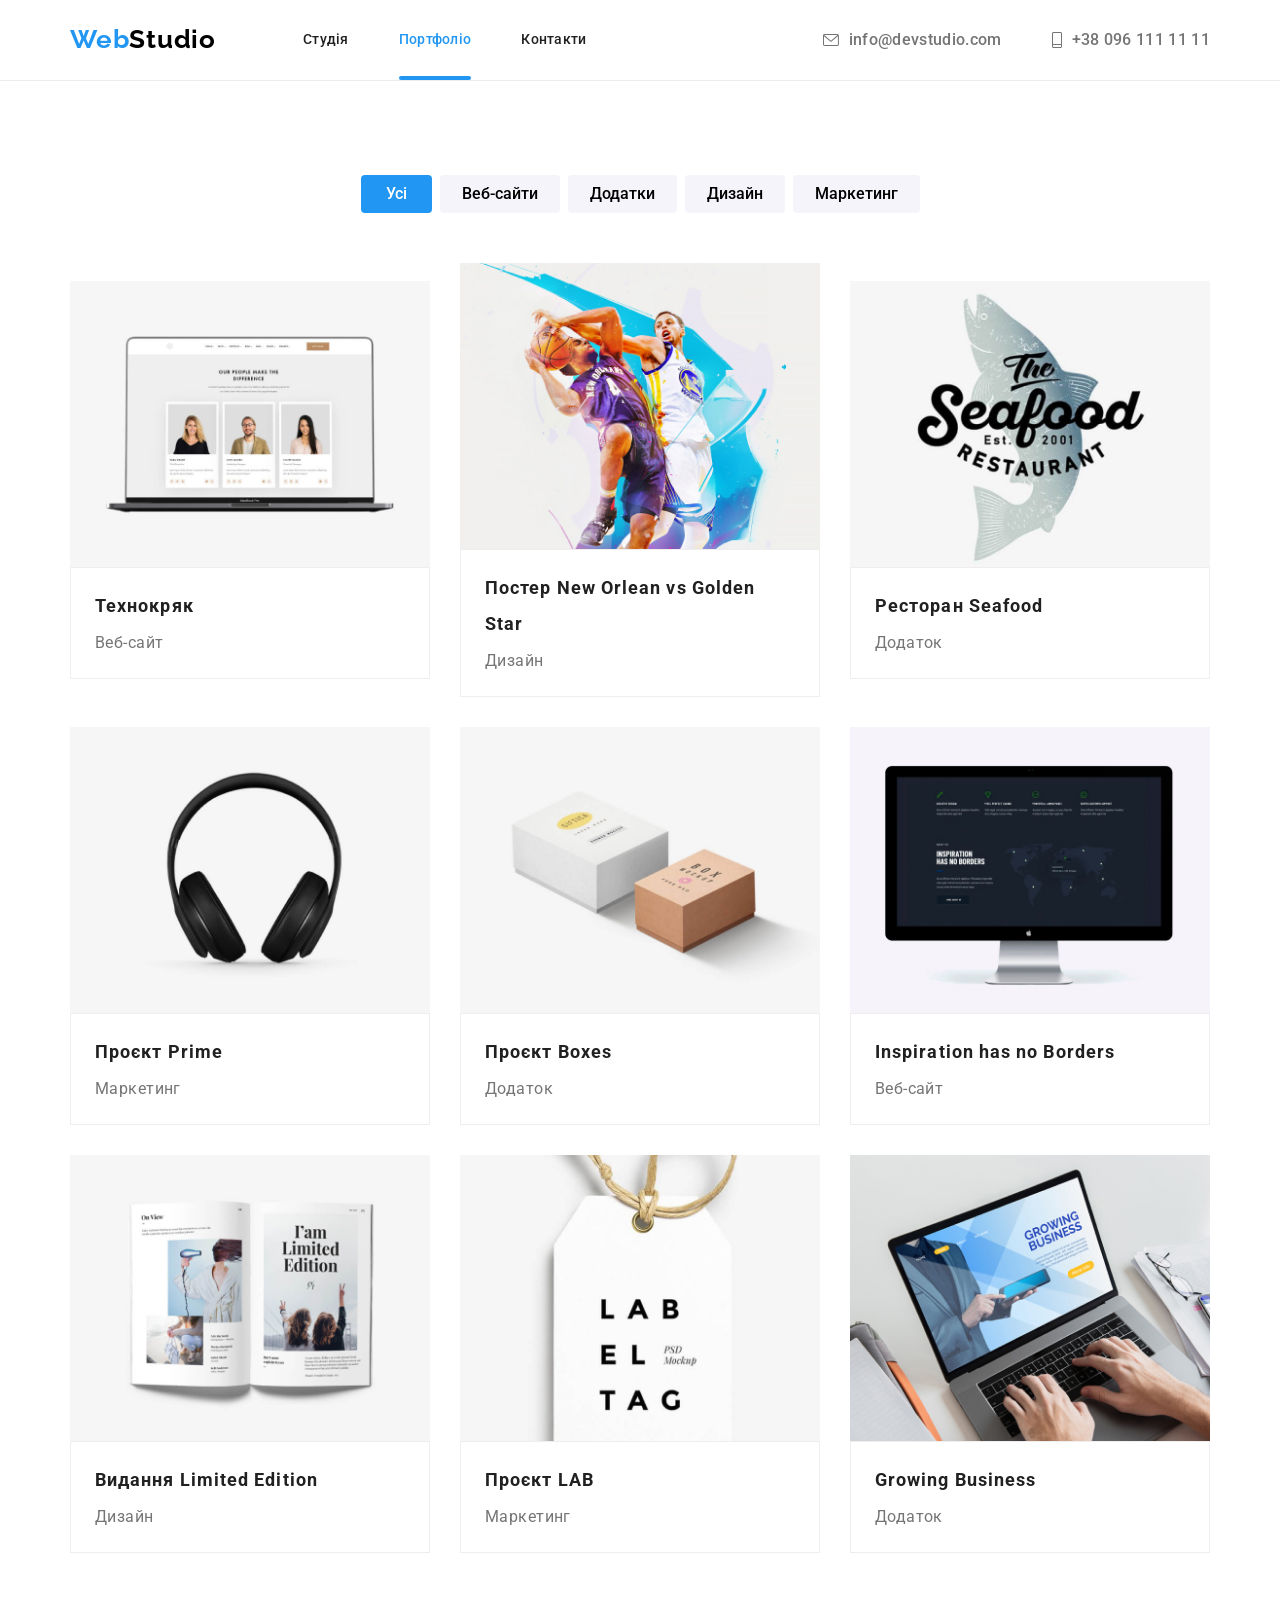
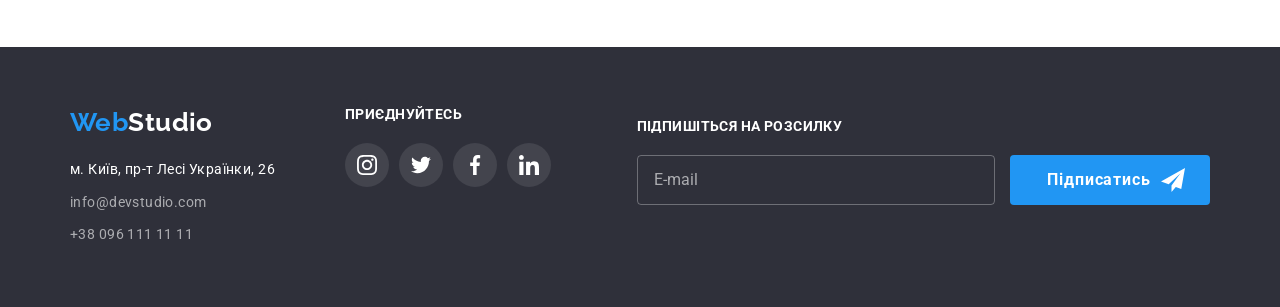
==== commit 26bdea13: "last" ====
--- a/portfolio.html
+++ b/portfolio.html
@@ -45,7 +45,7 @@
                     </li>
                 </ul>
                     <button type="button" class="mob-modal__open" data-menu-open>
-                        <svg class="nav__logo__svg" widht="24" height="16">
+                        <svg class="nav__logo__svg" width="24" height="16">
                             <use href="./imges/symbol-defs.svg#icon-menu"></use>
                         </svg>
                     </button>
--- a/css/main.min.css
+++ b/css/main.min.css
@@ -1 +1 @@
-:root{--accent-color: #2196F3;--title-text-color: #212121;--text-color: #757575;--btn-color: #F5F4FA;--white-color: #fff;--icon-color: #AFB1B8;--liner-gradient: linear-gradient(to right, rgba(47, 48, 58, 0.4), rgba(47, 48, 58, 0.4))}.visualy-hidden{position:absolute;white-space:nowrap;width:1px;height:1px;overflow:hidden;border:0;padding:0;clip:rect(0 0 0 0);-webkit-clip-path:inset(50%);clip-path:inset(50%);margin:-1px}.link{text-decoration:none;color:var(--title-text-color)}p,h1,h2,h3,h4,h5,h6{margin:0}ul,ol{margin:0;padding-left:0;list-style:none}button{cursor:pointer;border:none}address{font-style:normal}img{display:block;max-width:100%;height:auto}.page{background-color:var(--white-color);font-family:"Roboto",sans-serif;color:var(--title-text-color);font-size:14px;letter-spacing:.03em}.container{width:100%;padding-left:15px;padding-right:15px;margin:0 auto}@media screen and (min-width: 480px){.container{width:450px}}@media screen and (min-width: 768px){.container{width:738px}}@media screen and (min-width: 1200px){.container{width:1170px}}.section__title{font-size:28px;line-height:1.16;text-align:center;margin-bottom:50px}@media screen and (min-width: 1200px){.section__title{font-size:36px}}.section{padding-top:60px;padding-bottom:60px}@media screen and (min-width: 1200px){.section{padding-top:94px;padding-bottom:94px}}.backdrop{position:fixed;background-color:rgba(0,0,0,.2);top:0;width:100%;height:100%;-webkit-transition:opacity 300ms linear,visibility 300ms linear;transition:opacity 300ms linear,visibility 300ms linear}.modal{background:#fff;-webkit-box-shadow:0px 1px 3px rgba(0,0,0,.12),0px 1px 1px rgba(0,0,0,.14),0px 2px 1px rgba(0,0,0,.2);box-shadow:0px 1px 3px rgba(0,0,0,.12),0px 1px 1px rgba(0,0,0,.14),0px 2px 1px rgba(0,0,0,.2);border-radius:4px;width:450px;height:609px;position:absolute;top:50%;left:50%;-webkit-transform:translate(-50%, -50%);transform:translate(-50%, -50%);padding:40px}@media screen and (min-width: 1200px){.modal{width:528px;height:581px}}.modal-btn{background:var(--white-color);border:1px solid rgba(0,0,0,.1);width:30px;height:30px;border-radius:50%;position:absolute;top:8px;right:8px;-webkit-box-sizing:border-box;box-sizing:border-box;display:-webkit-box;display:-ms-flexbox;display:flex;-webkit-box-align:center;-ms-flex-align:center;align-items:center;-webkit-box-pack:center;-ms-flex-pack:center;justify-content:center}.modal-svg{-webkit-transition:fill 250ms cubic-bezier(0.4, 0, 0.2, 1);transition:fill 250ms cubic-bezier(0.4, 0, 0.2, 1)}.modal-btn:hover,.modal-btn:focus{fill:var(--accent-color)}.backdrop.is-hidden{opacity:0;visibility:hidden;pointer-events:none}.modal-title{font-weight:700;font-size:20px;line-height:1.15;letter-spacing:.03em;text-align:center;margin-bottom:12px}.modal-label{margin-bottom:10px;display:block}.user-name-title{font-size:12px;line-height:1.16;letter-spacing:.01em;font-weight:400;color:var(--text-color);display:block;margin-bottom:4px}.input-svg{position:relative;display:block}.modal-input,.modal-comment{width:100%;height:40px;border:1px solid rgba(33,33,33,.2);border-radius:4px;padding-left:42px;-webkit-transition:border 250ms cubic-bezier(0.4, 0, 0.2, 1);transition:border 250ms cubic-bezier(0.4, 0, 0.2, 1)}.modal-input:focus,.modal-comment:focus{outline:rgba(0,0,0,0);border:1px solid var(--accent-color)}.modal-input:focus+.modal-form-svg{fill:var(--accent-color)}.modal-user-comment{display:block;margin-bottom:20px}.modal-form-svg{position:absolute;top:50%;-webkit-transform:translateY(-50%);transform:translateY(-50%);left:12px;-webkit-transition:fill 250ms cubic-bezier(0.4, 0, 0.2, 1);transition:fill 250ms cubic-bezier(0.4, 0, 0.2, 1)}.modal-comment{width:100%;height:120px;border:1px solid rgba(33,33,33,.2);border-radius:4px;margin-top:4px;padding-top:12px;padding-left:16px;resize:none;display:block}.modal-comment::-webkit-input-placeholder{font-size:12px;line-height:1.16;letter-spacing:.01em;color:rgba(117,117,117,.5)}.modal-comment::-moz-placeholder{font-size:12px;line-height:1.16;letter-spacing:.01em;color:rgba(117,117,117,.5)}.modal-comment:-ms-input-placeholder{font-size:12px;line-height:1.16;letter-spacing:.01em;color:rgba(117,117,117,.5)}.modal-comment::-ms-input-placeholder{font-size:12px;line-height:1.16;letter-spacing:.01em;color:rgba(117,117,117,.5)}.modal-comment::placeholder{font-size:12px;line-height:1.16;letter-spacing:.01em;color:rgba(117,117,117,.5)}.check-box{display:-webkit-box;display:-ms-flexbox;display:flex;-webkit-box-align:center;-ms-flex-align:center;align-items:center;-webkit-box-pack:center;-ms-flex-pack:center;justify-content:center;margin-bottom:30px}.checked-content{display:-webkit-box;display:-ms-flexbox;display:flex;-webkit-box-align:center;-ms-flex-align:center;align-items:center;text-align:center}.checked-text,.checked-link{font-size:12px;line-height:1.16;letter-spacing:.03em}@media screen and (min-width: 1200px){.checked-text,.checked-link{font-size:14px;line-height:1.71;letter-spacing:.03em}}.checked-svg{border:2px solid var(--title-text-color);border-radius:2px;width:16px;height:15px;fill:rgba(0,0,0,0);display:-webkit-box;display:-ms-flexbox;display:flex;-webkit-box-align:center;-ms-flex-align:center;align-items:center;-webkit-box-pack:center;-ms-flex-pack:center;justify-content:center;margin-right:8px}.checked-text{color:var(--text-color)}.checked-link{color:var(--accent-color)}.input-checkbox:checked+.checked-content .checked-svg{background-color:var(--accent-color);border:rgba(0,0,0,0);fill:var(--white-color)}.modal-form-btn{min-width:200px;height:50px;border-radius:4px;background-color:var(--accent-color);font-size:16px;line-height:1.87;letter-spacing:.06em;color:var(--white-color);display:block;text-align:center;-webkit-box-pack:center;-ms-flex-pack:center;justify-content:center;-webkit-box-align:center;-ms-flex-align:center;align-items:center;margin:0 auto;-webkit-transition:color 250ms cubic-bezier(0.4, 0, 0.2, 1),background-color 250ms cubic-bezier(0.4, 0, 0.2, 1),-webkit-box-shadow 250ms cubic-bezier(0.4, 0, 0.2, 1);transition:color 250ms cubic-bezier(0.4, 0, 0.2, 1),background-color 250ms cubic-bezier(0.4, 0, 0.2, 1),-webkit-box-shadow 250ms cubic-bezier(0.4, 0, 0.2, 1);transition:box-shadow 250ms cubic-bezier(0.4, 0, 0.2, 1),color 250ms cubic-bezier(0.4, 0, 0.2, 1),background-color 250ms cubic-bezier(0.4, 0, 0.2, 1);transition:box-shadow 250ms cubic-bezier(0.4, 0, 0.2, 1),color 250ms cubic-bezier(0.4, 0, 0.2, 1),background-color 250ms cubic-bezier(0.4, 0, 0.2, 1),-webkit-box-shadow 250ms cubic-bezier(0.4, 0, 0.2, 1)}.modal-form-btn:hover,.modal-form-btn:focus{-webkit-box-shadow:0px 4px 4px rgba(0,0,0,.15);box-shadow:0px 4px 4px rgba(0,0,0,.15)}.container-header{display:-webkit-box;display:-ms-flexbox;display:flex;-webkit-box-align:center;-ms-flex-align:center;align-items:center;position:relative}.nav{display:-webkit-box;display:-ms-flexbox;display:flex;-webkit-box-align:center;-ms-flex-align:center;align-items:center}@media screen and (min-width: 1200px){.nav__logo__svg{display:none}}.nav__logo{text-decoration:none;color:#000;font-family:"Raleway",sans-serif;font-weight:700;font-size:24px;line-height:1.16;letter-spacing:.03em;padding-top:16px;padding-bottom:16px}@media screen and (min-width: 768px){.nav__logo{margin-right:87px}}@media screen and (min-width: 1200px){.nav__logo{padding-top:24px;padding-bottom:25px;font-weight:700;font-size:26px;line-height:1.19}}.accent{color:var(--accent-color)}.site-nav{display:none}@media screen and (min-width: 768px){.site-nav{display:-webkit-box;display:-ms-flexbox;display:flex;gap:50px}}.site-nav__link{display:block;font-weight:500;line-height:1.14;letter-spacing:.02em;padding:32px 0;position:relative;-webkit-transition:color 250ms cubic-bezier(0.4, 0, 0.2, 1);transition:color 250ms cubic-bezier(0.4, 0, 0.2, 1)}.site-nav__item{position:relative}.site-nav__link:hover,.site-nav__link:focus,.contacts__link:hover,.contacts__link:focus{color:var(--accent-color)}.site-nav .current{color:var(--accent-color)}.site-nav__item .current::after{content:"";left:0;bottom:0;display:block;width:100%;height:4px;border-radius:2px;background-color:var(--accent-color);position:absolute}.contacts{margin-left:auto}@media screen and (min-width: 768px){.contacts{display:-webkit-box;display:-ms-flexbox;display:flex;-webkit-box-orient:vertical;-webkit-box-direction:normal;-ms-flex-direction:column;flex-direction:column;gap:10px}}@media screen and (min-width: 1200px){.contacts{-webkit-box-orient:horizontal;-webkit-box-direction:normal;-ms-flex-direction:row;flex-direction:row;-webkit-box-align:center;-ms-flex-align:center;align-items:center;-webkit-box-pack:center;-ms-flex-pack:center;justify-content:center;gap:50px}}.contacts__link{display:none;-webkit-transition:color 250ms cubic-bezier(0.4, 0, 0.2, 1);transition:color 250ms cubic-bezier(0.4, 0, 0.2, 1)}@media screen and (min-width: 768px){.contacts__link{font-weight:500;font-size:14px;line-height:1.14;letter-spacing:.02em;text-decoration:none;color:var(--text-color);display:-webkit-box;display:-ms-flexbox;display:flex;gap:10px}}@media screen and (min-width: 1200px){.contacts__link{display:-webkit-box;display:-ms-flexbox;display:flex;-webkit-box-align:center;-ms-flex-align:center;align-items:center;-webkit-box-pack:center;-ms-flex-pack:center;justify-content:center;gap:10px;padding:24px 0;font-weight:500;font-size:16px;line-height:1.14;letter-spacing:.02em}}.contacts__icon{fill:currentColor}.contacts__link:hover,.contacts__link:focus{color:var(--accent-color)}.mob-modal{height:100%;display:-webkit-box;display:-ms-flexbox;display:flex;-webkit-box-orient:vertical;-webkit-box-direction:normal;-ms-flex-direction:column;flex-direction:column;-webkit-box-pack:justify;-ms-flex-pack:justify;justify-content:space-between;overflow:auto}.mob-modal__open{border:none;border-color:rgba(0,0,0,0);background-color:rgba(0,0,0,0);right:0;position:absolute}@media screen and (min-width: 768px){.mob-modal__open{display:none}}.mob-modal__close{border:none;border-color:rgba(0,0,0,0);background-color:rgba(0,0,0,0);padding:0;position:absolute;display:-webkit-box;display:-ms-flexbox;display:flex;top:21px;right:25px}.mob-modal__close:hover,.mob-modal__close:focus,.mob-modal__open:hover,.mob-modal__open:focus{fill:var(--accent-color)}.backdrop-menu.is-hidden{opacity:0;visibility:hidden;pointer-events:none;-webkit-transition:opacity 300ms linear,visibility 300ms linear;transition:opacity 300ms linear,visibility 300ms linear}.backdrop-menu{background-color:#fff;position:fixed;top:0;width:100%;height:100%;padding:48px 40px;z-index:1}@media screen and (min-width: 768px){.backdrop-menu{display:none}}.mob-nav__link{font-weight:500;font-size:40px;line-height:1.17;letter-spacing:.02em;color:var(--title-text-color);-webkit-transition:color 250ms cubic-bezier(0.4, 0, 0.2, 1);transition:color 250ms cubic-bezier(0.4, 0, 0.2, 1)}.mob-nav__item{margin-bottom:32px}.mob-nav__link:hover,.mob-nav__link:focus{color:var(--accent-color)}.mob-nav__item .current{color:var(--accent-color)}.mob-tel{font-weight:500;font-size:34px;line-height:1.17;letter-spacing:.02em;color:var(--accent-color)}.mob-mail{font-weight:500;font-size:24px;line-height:1.16;letter-spacing:.02em;color:var(--text-color)}.mob-tel__item{margin-bottom:32px}.mob-mail__item{margin-bottom:64px}.mob-soc{display:-webkit-box;display:-ms-flexbox;display:flex}.mob-soc__link{font-weight:500;font-size:18px;line-height:1.22;letter-spacing:.02em;color:var(--accent-color)}.mob-soc__item:not(:last-child)::after{content:"";width:22px;border:1px solid rgba(33,33,33,.2);margin-right:10px;margin-left:10px}.hero{min-width:480px;max-width:768px;height:400px;margin-left:auto;margin-right:auto;background-image:var(--liner-gradient),url(../imges/bg-mob.jpg);background-repeat:no-repeat;background-position:center;background-size:cover;position:relative;padding-top:118px;padding-bottom:118px}@media(min-device-pixel-ratio: 2),(-webkit-min-device-pixel-ratio: 2),(min-resolution: 192dpi),(min-resolution: 2dppx){.hero{background-image:var(--liner-gradient),url(../imges/bg-mob-2x.jpg)}}@media screen and (min-width: 768px){.hero{background-image:var(--liner-gradient),url(../imges/bg-tab.jpg);min-width:768px;max-width:1200px;height:400px}}@media screen and (min-width: 768px)and (min-device-pixel-ratio: 2),screen and (min-width: 768px)and (-webkit-min-device-pixel-ratio: 2),screen and (min-width: 768px)and (min-resolution: 192dpi),screen and (min-width: 768px)and (min-resolution: 2dppx){.hero{background-image:var(--liner-gradient),url(../imges/bg-tab-2x.jpg)}}@media screen and (min-width: 1200px){.hero{background-image:var(--liner-gradient),url(../imges/bg-desc.jpg);min-width:1200px;max-width:1600px;height:600px;padding-top:200px;padding-bottom:200px}}@media screen and (min-width: 1200px)and (min-device-pixel-ratio: 2),screen and (min-width: 1200px)and (-webkit-min-device-pixel-ratio: 2),screen and (min-width: 1200px)and (min-resolution: 192dpi),screen and (min-width: 1200px)and (min-resolution: 2dppx){.hero{background-image:var(--liner-gradient),url(../imges/bg-desc-2x.jpg)}}.hero__title{color:var(--white-color);font-weight:900;font-size:26px;line-height:1.61;letter-spacing:.06em;text-align:center;text-transform:uppercase;max-width:360px;margin-left:auto;margin-right:auto;margin-bottom:30px}@media screen and (min-width: 1200px){.hero__title{font-weight:900;font-size:44px;line-height:1.36;letter-spacing:.06em;max-width:696px}}.hero__btn{background-color:var(--accent-color);color:var(--white-color);min-width:200px;height:50px;left:692px;top:430px;font-weight:700;font-size:16px;line-height:1.87;letter-spacing:.06em;-webkit-box-align:center;-ms-flex-align:center;align-items:center;text-align:center;-webkit-box-shadow:0px 4px 4px rgba(0,0,0,.15);box-shadow:0px 4px 4px rgba(0,0,0,.15);border-radius:4px;height:50px;display:block;margin:0 auto;-webkit-transition:color 250ms cubic-bezier(0.4, 0, 0.2, 1),background-color 250ms cubic-bezier(0.4, 0, 0.2, 1);transition:color 250ms cubic-bezier(0.4, 0, 0.2, 1),background-color 250ms cubic-bezier(0.4, 0, 0.2, 1)}@media screen and (min-width: 1200px){.hero__btn{min-width:216px}}.hero__btn:hover,.hero__btn:focus{background-color:#188ce8}.privilage{padding-bottom:0}@media screen and (max-width: 1199px){.privilage{margin-bottom:60px}}.privilage-list{display:-webkit-box;display:-ms-flexbox;display:flex;-ms-flex-wrap:wrap;flex-wrap:wrap;gap:30px}@media screen and (min-width: 768px){.privilage__item{width:calc((100% - 30px)/2)}}@media screen and (min-width: 1200px){.privilage__item{width:calc((100% - 90px)/4)}}.privilage__title{font-size:14px;line-height:1.14;text-transform:uppercase;margin-bottom:10px;text-align:center;-webkit-box-pack:center;-ms-flex-pack:center;justify-content:center}.privilage__text{color:var(--text-color);line-height:1.71}.privilage__soc{height:120px;background-color:#f5f4fa;margin-bottom:30px;border-radius:4px;display:-webkit-box;display:-ms-flexbox;display:flex;-webkit-box-align:center;-ms-flex-align:center;align-items:center;-webkit-box-pack:center;-ms-flex-pack:center;justify-content:center}@media screen and (max-width: 1200px){.about{display:none}}.about__list{display:-webkit-box;display:-ms-flexbox;display:flex;gap:30px}.about__item{width:calc((100% - 60px)/3);position:relative}.about__text{font-weight:700;font-size:14px;line-height:1.14;color:var(--white-color);background-color:rgba(47,48,58,.8);width:100%;height:70px;text-transform:uppercase;position:absolute;bottom:0;left:0;display:-webkit-box;display:-ms-flexbox;display:flex;-webkit-box-align:center;-ms-flex-align:center;align-items:center;-webkit-box-pack:center;-ms-flex-pack:center;justify-content:center}.team{background-color:#f5f4fa}.team-list{display:-webkit-box;display:-ms-flexbox;display:flex;-ms-flex-wrap:wrap;flex-wrap:wrap;gap:30px}.team-list__item{background-color:var(--white-color);-webkit-box-shadow:0px 1px 3px rgba(0,0,0,.12),0px 1px 1px rgba(0,0,0,.14),0px 2px 1px rgba(0,0,0,.2);box-shadow:0px 1px 3px rgba(0,0,0,.12),0px 1px 1px rgba(0,0,0,.14),0px 2px 1px rgba(0,0,0,.2);border-radius:0px 0px 4px 4px;-webkit-box-align:center;-ms-flex-align:center;align-items:center}@media screen and (min-width: 768px){.team-list__item{width:calc((100% - 30px)/2)}}@media screen and (min-width: 1200px){.team-list__item{width:calc((100% - 90px)/4)}}.team-content{padding-top:30px;padding-bottom:30px}.team-content__title{font-weight:500;font-size:16px;line-height:1.18;margin-bottom:10px;text-align:center}.team-content__text{color:var(--text-color);font-size:16px;line-height:1.18;text-align:center;margin-bottom:16px}.team-soc{display:-webkit-box;display:-ms-flexbox;display:flex;-webkit-box-align:center;-ms-flex-align:center;align-items:center;-webkit-box-pack:center;-ms-flex-pack:center;justify-content:center;gap:10px}.team-soc__link{width:100%;height:100%;width:44px;height:44px;display:-webkit-box;display:-ms-flexbox;display:flex;-webkit-box-align:center;-ms-flex-align:center;align-items:center;-webkit-box-pack:center;-ms-flex-pack:center;justify-content:center;border-radius:50%;-webkit-transition:background-color 250ms cubic-bezier(0.4, 0, 0.2, 1);transition:background-color 250ms cubic-bezier(0.4, 0, 0.2, 1)}.team-soc__icon{fill:var(--icon-color);-webkit-transition:fill 250ms cubic-bezier(0.4, 0, 0.2, 1);transition:fill 250ms cubic-bezier(0.4, 0, 0.2, 1)}.team-soc__link:hover,.team-soc__link:focus{background-color:var(--accent-color)}.team-soc__link:hover .team-soc__icon,.team-soc__link:focus .team-soc__icon{fill:var(--white-color)}.regular-list{display:-webkit-box;display:-ms-flexbox;display:flex;-ms-flex-wrap:wrap;flex-wrap:wrap;gap:30px;margin-top:50px}@media screen and (min-width: 480px){.regular-list__item{width:calc((100% - 30px)/2)}}@media screen and (min-width: 768px){.regular-list__item{width:calc((100% - 60px)/3)}}@media screen and (min-width: 1200px){.regular-list__item{width:calc((100% - 150px)/6)}}.regular-list__link{display:-webkit-box;display:-ms-flexbox;display:flex;height:92px;width:210px;-webkit-box-align:center;-ms-flex-align:center;align-items:center;-webkit-box-pack:center;-ms-flex-pack:center;justify-content:center;border:1px solid #afb1b8;border-radius:4px;color:var(--icon-color);-webkit-transition:color 250ms cubic-bezier(0.4, 0, 0.2, 1),border-color 250ms cubic-bezier(0.4, 0, 0.2, 1);transition:color 250ms cubic-bezier(0.4, 0, 0.2, 1),border-color 250ms cubic-bezier(0.4, 0, 0.2, 1)}@media screen and (min-width: 748px){.regular-list__link{width:226px}}@media screen and (min-width: 1200px){.regular-list__link{width:170px}}.regular-list__icon{fill:currentColor}.regular-list__link:hover,.regular-list__link:focus{border-color:var(--accent-color);color:var(--accent-color)}.footer{background-color:#2f303a;padding-top:60px;padding-bottom:60px}.address-list__address,.address-list__mail{margin-bottom:8px}@media screen and (min-width: 1200px){.address-list__address,.address-list__mail{margin-bottom:9px}}@media screen and (max-width: 1199px){.footer-section{display:-webkit-box;display:-ms-flexbox;display:flex;-webkit-box-orient:vertical;-webkit-box-direction:normal;-ms-flex-direction:column;flex-direction:column;-webkit-box-align:center;-ms-flex-align:center;align-items:center;text-align:center}}.address-list{margin-bottom:60px}@media screen and (min-width: 1200px){.address-list{margin-bottom:0}}.address-list__link,.address .link{line-height:1.71}.address .link{color:rgba(255,255,255,.6);font-style:normal}.address-list__link{color:var(--white-color);text-decoration:none}@media screen and (min-width: 768px){.contacts-soc{display:-webkit-box;display:-ms-flexbox;display:flex}}@media screen and (min-width: 1200px){.contacts-soc{gap:70px}}@media screen and (min-width: 768px)and (max-width: 1199px){.contacts-soc{gap:165px}}.footer__logo{color:var(--white-color);text-decoration:none;font-family:"Raleway",sans-serif;font-weight:700;font-size:26px;line-height:1.19}@media screen and (min-width: 1200px){.footer__logo{margin-right:0;display:block;margin-bottom:20px}}.footer .link:hover,.footer .link:focus{color:var(--accent-color)}.footer .link{-webkit-transition:color 250ms cubic-bezier(0.4, 0, 0.2, 1);transition:color 250ms cubic-bezier(0.4, 0, 0.2, 1)}.footer-soc__list{display:-webkit-box;display:-ms-flexbox;display:flex;-webkit-box-align:center;-ms-flex-align:center;align-items:center;-webkit-box-pack:center;-ms-flex-pack:center;justify-content:center;gap:10px;margin-bottom:60px}@media screen and (min-width: 1200px){.footer-soc__list{margin-bottom:0}}.footer-soc__link{width:100%;height:100%;display:-webkit-box;display:-ms-flexbox;display:flex;-webkit-box-align:center;-ms-flex-align:center;align-items:center;-webkit-box-pack:center;-ms-flex-pack:center;justify-content:center;width:44px;height:44px;border-radius:50%;background-color:#43444d;-webkit-transition:background-color 250ms cubic-bezier(0.4, 0, 0.2, 1);transition:background-color 250ms cubic-bezier(0.4, 0, 0.2, 1)}@media screen and (max-width: 1199px){.footer-icons{-webkit-box-orient:vertical;-webkit-box-direction:normal;-ms-flex-direction:column;flex-direction:column;text-align:center;display:-webkit-box;display:-ms-flexbox;display:flex;-webkit-box-align:center;-ms-flex-align:center;align-items:center;-webkit-box-pack:center;-ms-flex-pack:center;justify-content:center}}.footer-soc__icon{fill:var(--white-color)}.footer-soc__link:hover,.footer-soc__link:focus{background-color:var(--accent-color)}.footer-soc__title{font-size:14px;line-height:1.14;letter-spacing:.03em;text-transform:uppercase;color:var(--white-color);margin-bottom:20px}@media screen and (max-width: 1199px){.footer>.container{display:-webkit-box;display:-ms-flexbox;display:flex;-webkit-box-orient:vertical;-webkit-box-direction:normal;-ms-flex-direction:column;flex-direction:column;-webkit-box-align:center;-ms-flex-align:center;align-items:center;-webkit-box-pack:center;-ms-flex-pack:center;justify-content:center}}@media screen and (min-width: 1200px){.footer>.container{display:-webkit-box;display:-ms-flexbox;display:flex;-webkit-box-align:baseline;-ms-flex-align:baseline;align-items:baseline;-webkit-box-pack:justify;-ms-flex-pack:justify;justify-content:space-between}}@media screen and (max-width: 1199px){.footer-form__container{display:-webkit-box;display:-ms-flexbox;display:flex;-webkit-box-align:center;-ms-flex-align:center;align-items:center;-webkit-box-pack:center;-ms-flex-pack:center;justify-content:center;text-align:center;-webkit-box-orient:vertical;-webkit-box-direction:normal;-ms-flex-direction:column;flex-direction:column}}@media screen and (max-width: 1199px){.footer-form{display:-webkit-box;display:-ms-flexbox;display:flex;-webkit-box-align:center;-ms-flex-align:center;align-items:center;-webkit-box-pack:center;-ms-flex-pack:center;justify-content:center;text-align:center;-webkit-box-orient:vertical;-webkit-box-direction:normal;-ms-flex-direction:column;flex-direction:column}}.footer-form__email{width:450px;height:50px;border:1px solid rgba(255,255,255,.3);background-color:rgba(0,0,0,0);border-radius:4px;color:var(--white-color);padding-left:16px;margin-bottom:20px}@media screen and (min-width: 1200px){.footer-form__email{width:358px}}.footer-form__email::-webkit-input-placeholder{font-weight:400;font-size:16px;line-height:1.25;color:rgba(255,255,255,.6)}.footer-form__email::-moz-placeholder{font-weight:400;font-size:16px;line-height:1.25;color:rgba(255,255,255,.6)}.footer-form__email:-ms-input-placeholder{font-weight:400;font-size:16px;line-height:1.25;color:rgba(255,255,255,.6)}.footer-form__email::-ms-input-placeholder{font-weight:400;font-size:16px;line-height:1.25;color:rgba(255,255,255,.6)}.footer-form__email::placeholder{font-weight:400;font-size:16px;line-height:1.25;color:rgba(255,255,255,.6)}.footer-form__btn{width:200px;height:50px;background-color:var(--accent-color);border-radius:4px;-webkit-box-align:center;-ms-flex-align:center;align-items:center;-webkit-box-pack:center;-ms-flex-pack:center;justify-content:center;align-items:center;justify-content:center;margin-left:12px;-webkit-transition:color 250ms cubic-bezier(0.4, 0, 0.2, 1),background-color 250ms cubic-bezier(0.4, 0, 0.2, 1),fill 250ms cubic-bezier(0.4, 0, 0.2, 1),-webkit-box-shadow 250ms cubic-bezier(0.4, 0, 0.2, 1);transition:color 250ms cubic-bezier(0.4, 0, 0.2, 1),background-color 250ms cubic-bezier(0.4, 0, 0.2, 1),fill 250ms cubic-bezier(0.4, 0, 0.2, 1),-webkit-box-shadow 250ms cubic-bezier(0.4, 0, 0.2, 1);transition:box-shadow 250ms cubic-bezier(0.4, 0, 0.2, 1),color 250ms cubic-bezier(0.4, 0, 0.2, 1),background-color 250ms cubic-bezier(0.4, 0, 0.2, 1),fill 250ms cubic-bezier(0.4, 0, 0.2, 1);transition:box-shadow 250ms cubic-bezier(0.4, 0, 0.2, 1),color 250ms cubic-bezier(0.4, 0, 0.2, 1),background-color 250ms cubic-bezier(0.4, 0, 0.2, 1),fill 250ms cubic-bezier(0.4, 0, 0.2, 1),-webkit-box-shadow 250ms cubic-bezier(0.4, 0, 0.2, 1)}.footer-icon__title{font-size:16px;line-height:1.87;letter-spacing:.06em;color:var(--white-color);margin-left:12px}.footer-icon{display:-webkit-box;display:-ms-flexbox;display:flex;-webkit-box-align:center;-ms-flex-align:center;align-items:center;-webkit-box-pack:center;-ms-flex-pack:center;justify-content:center;gap:10px}.footer-form__btn:hover,.footer-form__btn:focus{-webkit-box-shadow:0px 4px 4px rgba(0,0,0,.15);box-shadow:0px 4px 4px rgba(0,0,0,.15)}.footer-icon__svg{fill:var(--white-color)}.portfolio{padding-top:60px;padding-bottom:60px}@media screen and (min-width: 1200px){.portfolio{padding-top:94px;padding-bottom:94px}}.header-nav{border-bottom:1px solid #ececec}.portfolio-content{padding:20px 24px;border:1px solid #eee}.portfolio-btn__btn{background-color:var(--btn-color);border-radius:4px;font-weight:500;font-size:16px;line-height:1.62;padding:6px 22px;-webkit-transition:color 250ms cubic-bezier(0.4, 0, 0.2, 1),background-color 250ms cubic-bezier(0.4, 0, 0.2, 1),-webkit-box-shadow 250ms cubic-bezier(0.4, 0, 0.2, 1);transition:color 250ms cubic-bezier(0.4, 0, 0.2, 1),background-color 250ms cubic-bezier(0.4, 0, 0.2, 1),-webkit-box-shadow 250ms cubic-bezier(0.4, 0, 0.2, 1);transition:color 250ms cubic-bezier(0.4, 0, 0.2, 1),background-color 250ms cubic-bezier(0.4, 0, 0.2, 1),box-shadow 250ms cubic-bezier(0.4, 0, 0.2, 1);transition:color 250ms cubic-bezier(0.4, 0, 0.2, 1),background-color 250ms cubic-bezier(0.4, 0, 0.2, 1),box-shadow 250ms cubic-bezier(0.4, 0, 0.2, 1),-webkit-box-shadow 250ms cubic-bezier(0.4, 0, 0.2, 1)}.portfolio-btn__list{-ms-flex-wrap:wrap;flex-wrap:wrap}@media screen and (min-width: 768px){.portfolio-btn__list{display:-webkit-box;display:-ms-flexbox;display:flex;-webkit-box-align:center;-ms-flex-align:center;align-items:center;-webkit-box-pack:center;-ms-flex-pack:center;justify-content:center;-ms-flex-wrap:wrap;flex-wrap:wrap;gap:8px;margin-bottom:50px}}.portfolio-cards__item:hover,.portfolio-cards__item:focus{-webkit-box-shadow:0px 1px 1px rgba(0,0,0,.12),0px 4px 4px rgba(0,0,0,.06),1px 4px 6px rgba(0,0,0,.16);box-shadow:0px 1px 1px rgba(0,0,0,.12),0px 4px 4px rgba(0,0,0,.06),1px 4px 6px rgba(0,0,0,.16)}.portfolio-content__title{margin-bottom:4px}.portfolio-btn__btn:hover,.portfolio-btn__btn:focus{background-color:var(--accent-color);color:var(--white-color);-webkit-box-shadow:0px 3px 1px rgba(0,0,0,.1),0px 1px 2px rgba(0,0,0,.08),0px 2px 2px rgba(0,0,0,.12);box-shadow:0px 3px 1px rgba(0,0,0,.1),0px 1px 2px rgba(0,0,0,.08),0px 2px 2px rgba(0,0,0,.12)}.portfolio-btn__btn.current{background-color:var(--accent-color);color:var(--white-color);padding:6px 25px}.portfolio-cards__list{display:-webkit-box;display:-ms-flexbox;display:flex;-ms-flex-wrap:wrap;flex-wrap:wrap;gap:30px}@media screen and (min-width: 748px){.portfolio-cards__item{width:calc((100% - 30px)/2)}}@media screen and (min-width: 1200px){.portfolio-cards__item{width:calc((100% - 60px)/3)}}.portfolio-cards__item:hover{display:block}.portfolio-cards__item:hover .portfolio-cards__text,.portfolio-cards__item:focus .portfolio-cards__text{-webkit-transform:translateY(0);transform:translateY(0)}.portfolio-content__title{font-size:18px;line-height:2;letter-spacing:.06em}.portfolio-content__text{color:var(--text-color);font-size:16px;line-height:1.87}.portfolio-cards__text{position:absolute;top:0;left:0;font-size:18px;line-height:1.55;color:var(--white-color);background-color:rgba(33,150,243,.9);height:100%;width:100%;padding:24px;display:-webkit-box;display:-ms-flexbox;display:flex;-webkit-box-align:center;-ms-flex-align:center;align-items:center;-webkit-box-pack:center;-ms-flex-pack:center;justify-content:center;-webkit-transform:translateY(101%);transform:translateY(101%);-webkit-transition:-webkit-transform 250ms cubic-bezier(0.4, 0, 0.2, 1);transition:-webkit-transform 250ms cubic-bezier(0.4, 0, 0.2, 1);transition:transform 250ms cubic-bezier(0.4, 0, 0.2, 1);transition:transform 250ms cubic-bezier(0.4, 0, 0.2, 1), -webkit-transform 250ms cubic-bezier(0.4, 0, 0.2, 1)}.portfolio-cards__hover{position:relative;overflow:hidden}/*# sourceMappingURL=main.min.css.map */+:root{--accent-color: #2196F3;--title-text-color: #212121;--text-color: #757575;--btn-color: #F5F4FA;--white-color: #fff;--icon-color: #AFB1B8;--liner-gradient: linear-gradient(to right, rgba(47, 48, 58, 0.4), rgba(47, 48, 58, 0.4))}.visualy-hidden{position:absolute;white-space:nowrap;width:1px;height:1px;overflow:hidden;border:0;padding:0;clip:rect(0 0 0 0);-webkit-clip-path:inset(50%);clip-path:inset(50%);margin:-1px}.link{text-decoration:none;color:var(--title-text-color)}p,h1,h2,h3,h4,h5,h6{margin:0}ul,ol{margin:0;padding-left:0;list-style:none}button{cursor:pointer;border:none}address{font-style:normal}img{display:block;max-width:100%;height:auto}.page{background-color:var(--white-color);font-family:"Roboto",sans-serif;color:var(--title-text-color);font-size:14px;letter-spacing:.03em}.container{width:100%;padding-left:15px;padding-right:15px;margin:0 auto}@media screen and (min-width: 480px){.container{width:450px}}@media screen and (min-width: 768px){.container{width:738px}}@media screen and (min-width: 1200px){.container{width:1170px}}.section__title{font-size:28px;line-height:1.16;text-align:center;margin-bottom:50px}@media screen and (min-width: 1200px){.section__title{font-size:36px}}.section{padding-top:60px;padding-bottom:60px}@media screen and (min-width: 1200px){.section{padding-top:94px;padding-bottom:94px}}.backdrop{position:fixed;background-color:rgba(0,0,0,.2);top:0;width:100%;height:100%;-webkit-transition:opacity 300ms linear,visibility 300ms linear;transition:opacity 300ms linear,visibility 300ms linear}.modal{background:#fff;-webkit-box-shadow:0px 1px 3px rgba(0,0,0,.12),0px 1px 1px rgba(0,0,0,.14),0px 2px 1px rgba(0,0,0,.2);box-shadow:0px 1px 3px rgba(0,0,0,.12),0px 1px 1px rgba(0,0,0,.14),0px 2px 1px rgba(0,0,0,.2);border-radius:4px;width:450px;height:609px;position:absolute;top:50%;left:50%;-webkit-transform:translate(-50%, -50%);transform:translate(-50%, -50%);padding:40px}@media screen and (min-width: 1200px){.modal{width:528px;height:581px}}.modal-btn{background:var(--white-color);border:1px solid rgba(0,0,0,.1);width:30px;height:30px;border-radius:50%;position:absolute;top:8px;right:8px;-webkit-box-sizing:border-box;box-sizing:border-box;display:-webkit-box;display:-ms-flexbox;display:flex;-webkit-box-align:center;-ms-flex-align:center;align-items:center;-webkit-box-pack:center;-ms-flex-pack:center;justify-content:center}.modal-svg{-webkit-transition:fill 250ms cubic-bezier(0.4, 0, 0.2, 1);transition:fill 250ms cubic-bezier(0.4, 0, 0.2, 1)}.modal-btn:hover,.modal-btn:focus{fill:var(--accent-color)}.backdrop.is-hidden{opacity:0;visibility:hidden;pointer-events:none}.modal-title{font-weight:700;font-size:20px;line-height:1.15;letter-spacing:.03em;text-align:center;margin-bottom:12px}.modal-label{margin-bottom:10px;display:block}.user-name-title{font-size:12px;line-height:1.16;letter-spacing:.01em;font-weight:400;color:var(--text-color);display:block;margin-bottom:4px}.input-svg{position:relative;display:block}.modal-input,.modal-comment{width:100%;height:40px;border:1px solid rgba(33,33,33,.2);border-radius:4px;padding-left:42px;-webkit-transition:border 250ms cubic-bezier(0.4, 0, 0.2, 1);transition:border 250ms cubic-bezier(0.4, 0, 0.2, 1)}.modal-input:focus,.modal-comment:focus{outline:rgba(0,0,0,0);border:1px solid var(--accent-color)}.modal-input:focus+.modal-form-svg{fill:var(--accent-color)}.modal-user-comment{display:block;margin-bottom:20px}.modal-form-svg{position:absolute;top:50%;-webkit-transform:translateY(-50%);transform:translateY(-50%);left:12px;-webkit-transition:fill 250ms cubic-bezier(0.4, 0, 0.2, 1);transition:fill 250ms cubic-bezier(0.4, 0, 0.2, 1)}.modal-comment{width:100%;height:120px;border:1px solid rgba(33,33,33,.2);border-radius:4px;margin-top:4px;padding-top:12px;padding-left:16px;resize:none;display:block}.modal-comment::-webkit-input-placeholder{font-size:12px;line-height:1.16;letter-spacing:.01em;color:rgba(117,117,117,.5)}.modal-comment::-moz-placeholder{font-size:12px;line-height:1.16;letter-spacing:.01em;color:rgba(117,117,117,.5)}.modal-comment:-ms-input-placeholder{font-size:12px;line-height:1.16;letter-spacing:.01em;color:rgba(117,117,117,.5)}.modal-comment::-ms-input-placeholder{font-size:12px;line-height:1.16;letter-spacing:.01em;color:rgba(117,117,117,.5)}.modal-comment::placeholder{font-size:12px;line-height:1.16;letter-spacing:.01em;color:rgba(117,117,117,.5)}.check-box{display:-webkit-box;display:-ms-flexbox;display:flex;-webkit-box-align:center;-ms-flex-align:center;align-items:center;-webkit-box-pack:center;-ms-flex-pack:center;justify-content:center;margin-bottom:30px}.checked-content{display:-webkit-box;display:-ms-flexbox;display:flex;-webkit-box-align:center;-ms-flex-align:center;align-items:center;text-align:center}.checked-text,.checked-link{font-size:12px;line-height:1.16;letter-spacing:.03em}@media screen and (min-width: 1200px){.checked-text,.checked-link{font-size:14px;line-height:1.71;letter-spacing:.03em}}.checked-svg{border:2px solid var(--title-text-color);border-radius:2px;width:16px;height:15px;fill:rgba(0,0,0,0);display:-webkit-box;display:-ms-flexbox;display:flex;-webkit-box-align:center;-ms-flex-align:center;align-items:center;-webkit-box-pack:center;-ms-flex-pack:center;justify-content:center;margin-right:8px}.checked-text{color:var(--text-color)}.checked-link{color:var(--accent-color)}.input-checkbox:checked+.checked-content .checked-svg{background-color:var(--accent-color);border:rgba(0,0,0,0);fill:var(--white-color)}.modal-form-btn{min-width:200px;height:50px;border-radius:4px;background-color:var(--accent-color);font-size:16px;line-height:1.87;letter-spacing:.06em;color:var(--white-color);display:block;text-align:center;-webkit-box-pack:center;-ms-flex-pack:center;justify-content:center;-webkit-box-align:center;-ms-flex-align:center;align-items:center;margin:0 auto;-webkit-transition:color 250ms cubic-bezier(0.4, 0, 0.2, 1),background-color 250ms cubic-bezier(0.4, 0, 0.2, 1),-webkit-box-shadow 250ms cubic-bezier(0.4, 0, 0.2, 1);transition:color 250ms cubic-bezier(0.4, 0, 0.2, 1),background-color 250ms cubic-bezier(0.4, 0, 0.2, 1),-webkit-box-shadow 250ms cubic-bezier(0.4, 0, 0.2, 1);transition:box-shadow 250ms cubic-bezier(0.4, 0, 0.2, 1),color 250ms cubic-bezier(0.4, 0, 0.2, 1),background-color 250ms cubic-bezier(0.4, 0, 0.2, 1);transition:box-shadow 250ms cubic-bezier(0.4, 0, 0.2, 1),color 250ms cubic-bezier(0.4, 0, 0.2, 1),background-color 250ms cubic-bezier(0.4, 0, 0.2, 1),-webkit-box-shadow 250ms cubic-bezier(0.4, 0, 0.2, 1)}.modal-form-btn:hover,.modal-form-btn:focus{-webkit-box-shadow:0px 4px 4px rgba(0,0,0,.15);box-shadow:0px 4px 4px rgba(0,0,0,.15)}.container-header{display:-webkit-box;display:-ms-flexbox;display:flex;-webkit-box-align:center;-ms-flex-align:center;align-items:center;position:relative}.nav{display:-webkit-box;display:-ms-flexbox;display:flex;-webkit-box-align:center;-ms-flex-align:center;align-items:center}@media screen and (min-width: 1200px){.nav__logo__svg{display:none}}.nav__logo{text-decoration:none;color:#000;font-family:"Raleway",sans-serif;font-weight:700;font-size:24px;line-height:1.16;letter-spacing:.03em;padding-top:16px;padding-bottom:16px}@media screen and (min-width: 768px){.nav__logo{margin-right:87px}}@media screen and (min-width: 1200px){.nav__logo{padding-top:24px;padding-bottom:25px;font-weight:700;font-size:26px;line-height:1.19}}.accent{color:var(--accent-color)}.site-nav{display:none}@media screen and (min-width: 768px){.site-nav{display:-webkit-box;display:-ms-flexbox;display:flex;gap:50px}}.site-nav__link{display:block;font-weight:500;line-height:1.14;letter-spacing:.02em;padding:32px 0;position:relative;-webkit-transition:color 250ms cubic-bezier(0.4, 0, 0.2, 1);transition:color 250ms cubic-bezier(0.4, 0, 0.2, 1)}.site-nav__item{position:relative}.site-nav__link:hover,.site-nav__link:focus,.contacts__link:hover,.contacts__link:focus{color:var(--accent-color)}.site-nav .current{color:var(--accent-color)}.site-nav__item .current::after{content:"";left:0;bottom:0;display:block;width:100%;height:4px;border-radius:2px;background-color:var(--accent-color);position:absolute}.contacts{margin-left:auto}@media screen and (min-width: 768px){.contacts{display:-webkit-box;display:-ms-flexbox;display:flex;-webkit-box-orient:vertical;-webkit-box-direction:normal;-ms-flex-direction:column;flex-direction:column;gap:10px}}@media screen and (min-width: 1200px){.contacts{-webkit-box-orient:horizontal;-webkit-box-direction:normal;-ms-flex-direction:row;flex-direction:row;-webkit-box-align:center;-ms-flex-align:center;align-items:center;-webkit-box-pack:center;-ms-flex-pack:center;justify-content:center;gap:50px}}.contacts__link{display:none;-webkit-transition:color 250ms cubic-bezier(0.4, 0, 0.2, 1);transition:color 250ms cubic-bezier(0.4, 0, 0.2, 1)}@media screen and (min-width: 768px){.contacts__link{font-weight:500;font-size:14px;line-height:1.14;letter-spacing:.02em;text-decoration:none;color:var(--text-color);display:-webkit-box;display:-ms-flexbox;display:flex;gap:10px}}@media screen and (min-width: 1200px){.contacts__link{display:-webkit-box;display:-ms-flexbox;display:flex;-webkit-box-align:center;-ms-flex-align:center;align-items:center;-webkit-box-pack:center;-ms-flex-pack:center;justify-content:center;gap:10px;padding:24px 0;font-weight:500;font-size:16px;line-height:1.14;letter-spacing:.02em}}.contacts__icon{fill:currentColor}.contacts__link:hover,.contacts__link:focus{color:var(--accent-color)}.mob-modal{height:100%;display:-webkit-box;display:-ms-flexbox;display:flex;-webkit-box-orient:vertical;-webkit-box-direction:normal;-ms-flex-direction:column;flex-direction:column;-webkit-box-pack:justify;-ms-flex-pack:justify;justify-content:space-between;overflow:auto}.mob-modal__open{border:none;border-color:rgba(0,0,0,0);background-color:rgba(0,0,0,0);right:0;position:absolute}@media screen and (min-width: 768px){.mob-modal__open{display:none}}.mob-modal__close{border:none;border-color:rgba(0,0,0,0);background-color:rgba(0,0,0,0);padding:0;position:absolute;display:-webkit-box;display:-ms-flexbox;display:flex;top:21px;right:25px}.mob-modal__close:hover,.mob-modal__close:focus,.mob-modal__open:hover,.mob-modal__open:focus{fill:var(--accent-color)}.backdrop-menu.is-hidden{opacity:0;visibility:hidden;pointer-events:none;-webkit-transition:opacity 300ms linear,visibility 300ms linear;transition:opacity 300ms linear,visibility 300ms linear}.backdrop-menu{background-color:#fff;position:fixed;top:0;width:100%;height:100%;padding:48px 40px;z-index:1}@media screen and (min-width: 768px){.backdrop-menu{display:none}}.mob-nav__link{font-weight:500;font-size:40px;line-height:1.17;letter-spacing:.02em;color:var(--title-text-color);-webkit-transition:color 250ms cubic-bezier(0.4, 0, 0.2, 1);transition:color 250ms cubic-bezier(0.4, 0, 0.2, 1)}.mob-nav__item{margin-bottom:32px}.mob-nav__link:hover,.mob-nav__link:focus{color:var(--accent-color)}.mob-nav__item .current{color:var(--accent-color)}.mob-tel{font-weight:500;font-size:34px;line-height:1.17;letter-spacing:.02em;color:var(--accent-color)}.mob-mail{font-weight:500;font-size:24px;line-height:1.16;letter-spacing:.02em;color:var(--text-color)}.mob-tel__item{margin-bottom:32px}.mob-mail__item{margin-bottom:64px}.mob-soc{display:-webkit-box;display:-ms-flexbox;display:flex}.mob-soc__link{font-weight:500;font-size:18px;line-height:1.22;letter-spacing:.02em;color:var(--accent-color)}.mob-soc__item:not(:last-child)::after{content:"";width:22px;border:1px solid rgba(33,33,33,.2);margin-right:10px;margin-left:10px}.hero{min-width:480px;max-width:768px;height:400px;margin-left:auto;margin-right:auto;background-image:var(--liner-gradient),url(../imges/bg-mob.jpg);background-repeat:no-repeat;background-position:center;background-size:cover;position:relative;padding-top:118px;padding-bottom:118px}@media(min-device-pixel-ratio: 2),(-webkit-min-device-pixel-ratio: 2),(min-resolution: 192dpi),(min-resolution: 2dppx){.hero{background-image:var(--liner-gradient),url(../imges/bg-mob-2x.jpg)}}@media screen and (min-width: 768px){.hero{background-image:var(--liner-gradient),url(../imges/bg-tab.jpg);min-width:768px;max-width:1200px;height:400px}}@media screen and (min-width: 768px)and (min-device-pixel-ratio: 2),screen and (min-width: 768px)and (-webkit-min-device-pixel-ratio: 2),screen and (min-width: 768px)and (min-resolution: 192dpi),screen and (min-width: 768px)and (min-resolution: 2dppx){.hero{background-image:var(--liner-gradient),url(../imges/bg-tab-2x.jpg)}}@media screen and (min-width: 1200px){.hero{background-image:var(--liner-gradient),url(../imges/bg-desc.jpg);min-width:1200px;max-width:1600px;height:600px;padding-top:200px;padding-bottom:200px}}@media screen and (min-width: 1200px)and (min-device-pixel-ratio: 2),screen and (min-width: 1200px)and (-webkit-min-device-pixel-ratio: 2),screen and (min-width: 1200px)and (min-resolution: 192dpi),screen and (min-width: 1200px)and (min-resolution: 2dppx){.hero{background-image:var(--liner-gradient),url(../imges/bg-desc-2x.jpg)}}.hero__title{color:var(--white-color);font-weight:900;font-size:26px;line-height:1.61;letter-spacing:.06em;text-align:center;text-transform:uppercase;max-width:360px;margin-left:auto;margin-right:auto;margin-bottom:30px}@media screen and (min-width: 1200px){.hero__title{font-weight:900;font-size:44px;line-height:1.36;letter-spacing:.06em;max-width:696px}}.hero__btn{background-color:var(--accent-color);color:var(--white-color);min-width:200px;height:50px;left:692px;top:430px;font-weight:700;font-size:16px;line-height:1.87;letter-spacing:.06em;-webkit-box-align:center;-ms-flex-align:center;align-items:center;text-align:center;-webkit-box-shadow:0px 4px 4px rgba(0,0,0,.15);box-shadow:0px 4px 4px rgba(0,0,0,.15);border-radius:4px;height:50px;display:block;margin:0 auto;-webkit-transition:color 250ms cubic-bezier(0.4, 0, 0.2, 1),background-color 250ms cubic-bezier(0.4, 0, 0.2, 1);transition:color 250ms cubic-bezier(0.4, 0, 0.2, 1),background-color 250ms cubic-bezier(0.4, 0, 0.2, 1)}@media screen and (min-width: 1200px){.hero__btn{min-width:216px}}.hero__btn:hover,.hero__btn:focus{background-color:#188ce8}.privilage{padding-bottom:0}@media screen and (max-width: 1199px){.privilage{margin-bottom:60px}}.privilage-list{display:-webkit-box;display:-ms-flexbox;display:flex;-ms-flex-wrap:wrap;flex-wrap:wrap;gap:30px}@media screen and (min-width: 768px){.privilage__item{width:calc((100% - 30px)/2)}}@media screen and (min-width: 1200px){.privilage__item{width:calc((100% - 90px)/4)}}.privilage__title{font-size:14px;line-height:1.14;text-transform:uppercase;margin-bottom:10px;text-align:center;-webkit-box-pack:center;-ms-flex-pack:center;justify-content:center}.privilage__text{color:var(--text-color);line-height:1.71}.privilage__soc{height:120px;background-color:#f5f4fa;margin-bottom:30px;border-radius:4px;display:-webkit-box;display:-ms-flexbox;display:flex;-webkit-box-align:center;-ms-flex-align:center;align-items:center;-webkit-box-pack:center;-ms-flex-pack:center;justify-content:center}@media screen and (max-width: 1200px){.about{display:none}}.about__list{display:-webkit-box;display:-ms-flexbox;display:flex;gap:30px}.about__item{width:calc((100% - 60px)/3);position:relative}.about__text{font-weight:700;font-size:14px;line-height:1.14;color:var(--white-color);background-color:rgba(47,48,58,.8);width:100%;height:70px;text-transform:uppercase;position:absolute;bottom:0;left:0;display:-webkit-box;display:-ms-flexbox;display:flex;-webkit-box-align:center;-ms-flex-align:center;align-items:center;-webkit-box-pack:center;-ms-flex-pack:center;justify-content:center}.team{background-color:#f5f4fa}.team-list{display:-webkit-box;display:-ms-flexbox;display:flex;-ms-flex-wrap:wrap;flex-wrap:wrap;gap:30px}.team-list__item{background-color:var(--white-color);-webkit-box-shadow:0px 1px 3px rgba(0,0,0,.12),0px 1px 1px rgba(0,0,0,.14),0px 2px 1px rgba(0,0,0,.2);box-shadow:0px 1px 3px rgba(0,0,0,.12),0px 1px 1px rgba(0,0,0,.14),0px 2px 1px rgba(0,0,0,.2);border-radius:0px 0px 4px 4px;-webkit-box-align:center;-ms-flex-align:center;align-items:center}@media screen and (min-width: 768px){.team-list__item{width:calc((100% - 30px)/2)}}@media screen and (min-width: 1200px){.team-list__item{width:calc((100% - 90px)/4)}}.team-content{padding-top:30px;padding-bottom:30px}.team-content__title{font-weight:500;font-size:16px;line-height:1.18;margin-bottom:10px;text-align:center}.team-content__text{color:var(--text-color);font-size:16px;line-height:1.18;text-align:center;margin-bottom:16px}.team-soc{display:-webkit-box;display:-ms-flexbox;display:flex;-webkit-box-align:center;-ms-flex-align:center;align-items:center;-webkit-box-pack:center;-ms-flex-pack:center;justify-content:center;gap:10px}.team-soc__link{width:100%;height:100%;width:44px;height:44px;display:-webkit-box;display:-ms-flexbox;display:flex;-webkit-box-align:center;-ms-flex-align:center;align-items:center;-webkit-box-pack:center;-ms-flex-pack:center;justify-content:center;border-radius:50%;-webkit-transition:background-color 250ms cubic-bezier(0.4, 0, 0.2, 1);transition:background-color 250ms cubic-bezier(0.4, 0, 0.2, 1)}.team-soc__icon{fill:var(--icon-color);-webkit-transition:fill 250ms cubic-bezier(0.4, 0, 0.2, 1);transition:fill 250ms cubic-bezier(0.4, 0, 0.2, 1)}.team-soc__link:hover,.team-soc__link:focus{background-color:var(--accent-color)}.team-soc__link:hover .team-soc__icon,.team-soc__link:focus .team-soc__icon{fill:var(--white-color)}.regular-list{display:-webkit-box;display:-ms-flexbox;display:flex;-ms-flex-wrap:wrap;flex-wrap:wrap;gap:30px;margin-top:50px}@media screen and (min-width: 480px){.regular-list__item{width:calc((100% - 30px)/2)}}@media screen and (min-width: 768px){.regular-list__item{width:calc((100% - 60px)/3)}}@media screen and (min-width: 1200px){.regular-list__item{width:calc((100% - 150px)/6)}}.regular-list__link{display:-webkit-box;display:-ms-flexbox;display:flex;height:92px;width:210px;-webkit-box-align:center;-ms-flex-align:center;align-items:center;-webkit-box-pack:center;-ms-flex-pack:center;justify-content:center;border:1px solid #afb1b8;border-radius:4px;color:var(--icon-color);-webkit-transition:color 250ms cubic-bezier(0.4, 0, 0.2, 1),border-color 250ms cubic-bezier(0.4, 0, 0.2, 1);transition:color 250ms cubic-bezier(0.4, 0, 0.2, 1),border-color 250ms cubic-bezier(0.4, 0, 0.2, 1)}@media screen and (min-width: 748px){.regular-list__link{width:226px}}@media screen and (min-width: 1200px){.regular-list__link{width:170px}}.regular-list__icon{fill:currentColor}.regular-list__link:hover,.regular-list__link:focus{border-color:var(--accent-color);color:var(--accent-color)}.footer{background-color:#2f303a;padding-top:60px;padding-bottom:60px}.address-list__address,.address-list__mail{margin-bottom:8px}@media screen and (min-width: 1200px){.address-list__address,.address-list__mail{margin-bottom:9px}}@media screen and (max-width: 1199px){.footer-section{display:-webkit-box;display:-ms-flexbox;display:flex;-webkit-box-orient:vertical;-webkit-box-direction:normal;-ms-flex-direction:column;flex-direction:column;-webkit-box-align:center;-ms-flex-align:center;align-items:center;text-align:center}}.address-list{margin-bottom:60px}@media screen and (min-width: 1200px){.address-list{margin-bottom:0}}.address-list__link,.address .link{line-height:1.71}.address .link{color:rgba(255,255,255,.6);font-style:normal}.address-list__link{color:var(--white-color);text-decoration:none}@media screen and (min-width: 768px){.contacts-soc{display:-webkit-box;display:-ms-flexbox;display:flex}}@media screen and (min-width: 1200px){.contacts-soc{gap:70px}}@media screen and (min-width: 768px)and (max-width: 1199px){.contacts-soc{gap:165px}}.footer__logo{color:var(--white-color);text-decoration:none;font-family:"Raleway",sans-serif;font-weight:700;font-size:26px;line-height:1.19}@media screen and (min-width: 1200px){.footer__logo{margin-right:0;display:block;margin-bottom:20px}}.footer .link:hover,.footer .link:focus{color:var(--accent-color)}.footer .link{-webkit-transition:color 250ms cubic-bezier(0.4, 0, 0.2, 1);transition:color 250ms cubic-bezier(0.4, 0, 0.2, 1)}.footer-soc__list{display:-webkit-box;display:-ms-flexbox;display:flex;-webkit-box-align:center;-ms-flex-align:center;align-items:center;-webkit-box-pack:center;-ms-flex-pack:center;justify-content:center;gap:10px;margin-bottom:60px}@media screen and (min-width: 1200px){.footer-soc__list{margin-bottom:0}}.footer-soc__link{width:100%;height:100%;display:-webkit-box;display:-ms-flexbox;display:flex;-webkit-box-align:center;-ms-flex-align:center;align-items:center;-webkit-box-pack:center;-ms-flex-pack:center;justify-content:center;width:44px;height:44px;border-radius:50%;background-color:#43444d;-webkit-transition:background-color 250ms cubic-bezier(0.4, 0, 0.2, 1);transition:background-color 250ms cubic-bezier(0.4, 0, 0.2, 1)}@media screen and (max-width: 1199px){.footer-icons{-webkit-box-orient:vertical;-webkit-box-direction:normal;-ms-flex-direction:column;flex-direction:column;text-align:center;display:-webkit-box;display:-ms-flexbox;display:flex;-webkit-box-align:center;-ms-flex-align:center;align-items:center;-webkit-box-pack:center;-ms-flex-pack:center;justify-content:center}}.footer-soc__icon{fill:var(--white-color)}.footer-soc__link:hover,.footer-soc__link:focus{background-color:var(--accent-color)}.footer-soc__title{font-size:14px;line-height:1.14;letter-spacing:.03em;text-transform:uppercase;color:var(--white-color);margin-bottom:20px}@media screen and (max-width: 1199px){.footer>.container{display:-webkit-box;display:-ms-flexbox;display:flex;-webkit-box-orient:vertical;-webkit-box-direction:normal;-ms-flex-direction:column;flex-direction:column;-webkit-box-align:center;-ms-flex-align:center;align-items:center;-webkit-box-pack:center;-ms-flex-pack:center;justify-content:center}}@media screen and (min-width: 1200px){.footer>.container{display:-webkit-box;display:-ms-flexbox;display:flex;-webkit-box-align:baseline;-ms-flex-align:baseline;align-items:baseline;-webkit-box-pack:justify;-ms-flex-pack:justify;justify-content:space-between}}@media screen and (max-width: 1199px){.footer-form__container{display:-webkit-box;display:-ms-flexbox;display:flex;-webkit-box-align:center;-ms-flex-align:center;align-items:center;-webkit-box-pack:center;-ms-flex-pack:center;justify-content:center;text-align:center;-webkit-box-orient:vertical;-webkit-box-direction:normal;-ms-flex-direction:column;flex-direction:column}}@media screen and (max-width: 1199px){.footer-form{display:-webkit-box;display:-ms-flexbox;display:flex;-webkit-box-align:center;-ms-flex-align:center;align-items:center;-webkit-box-pack:center;-ms-flex-pack:center;justify-content:center;text-align:center;-webkit-box-orient:vertical;-webkit-box-direction:normal;-ms-flex-direction:column;flex-direction:column}}.footer-form__email{width:450px;height:50px;border:1px solid rgba(255,255,255,.3);background-color:rgba(0,0,0,0);border-radius:4px;color:var(--white-color);padding-left:16px;margin-bottom:20px}@media screen and (min-width: 1200px){.footer-form__email{width:358px}}.footer-form__email::-webkit-input-placeholder{font-weight:400;font-size:16px;line-height:1.25;color:rgba(255,255,255,.6)}.footer-form__email::-moz-placeholder{font-weight:400;font-size:16px;line-height:1.25;color:rgba(255,255,255,.6)}.footer-form__email:-ms-input-placeholder{font-weight:400;font-size:16px;line-height:1.25;color:rgba(255,255,255,.6)}.footer-form__email::-ms-input-placeholder{font-weight:400;font-size:16px;line-height:1.25;color:rgba(255,255,255,.6)}.footer-form__email::placeholder{font-weight:400;font-size:16px;line-height:1.25;color:rgba(255,255,255,.6)}.footer-form__btn{width:200px;height:50px;background-color:var(--accent-color);border-radius:4px;-webkit-box-align:center;-ms-flex-align:center;align-items:center;-webkit-box-pack:center;-ms-flex-pack:center;justify-content:center;align-items:center;justify-content:center;margin-left:12px;-webkit-transition:color 250ms cubic-bezier(0.4, 0, 0.2, 1),background-color 250ms cubic-bezier(0.4, 0, 0.2, 1),fill 250ms cubic-bezier(0.4, 0, 0.2, 1),-webkit-box-shadow 250ms cubic-bezier(0.4, 0, 0.2, 1);transition:color 250ms cubic-bezier(0.4, 0, 0.2, 1),background-color 250ms cubic-bezier(0.4, 0, 0.2, 1),fill 250ms cubic-bezier(0.4, 0, 0.2, 1),-webkit-box-shadow 250ms cubic-bezier(0.4, 0, 0.2, 1);transition:box-shadow 250ms cubic-bezier(0.4, 0, 0.2, 1),color 250ms cubic-bezier(0.4, 0, 0.2, 1),background-color 250ms cubic-bezier(0.4, 0, 0.2, 1),fill 250ms cubic-bezier(0.4, 0, 0.2, 1);transition:box-shadow 250ms cubic-bezier(0.4, 0, 0.2, 1),color 250ms cubic-bezier(0.4, 0, 0.2, 1),background-color 250ms cubic-bezier(0.4, 0, 0.2, 1),fill 250ms cubic-bezier(0.4, 0, 0.2, 1),-webkit-box-shadow 250ms cubic-bezier(0.4, 0, 0.2, 1)}.footer-icon__title{font-size:16px;line-height:1.87;letter-spacing:.06em;color:var(--white-color);margin-left:12px}.footer-icon{display:-webkit-box;display:-ms-flexbox;display:flex;-webkit-box-align:center;-ms-flex-align:center;align-items:center;-webkit-box-pack:center;-ms-flex-pack:center;justify-content:center;gap:10px}.footer-form__btn:hover,.footer-form__btn:focus{-webkit-box-shadow:0px 4px 4px rgba(0,0,0,.15);box-shadow:0px 4px 4px rgba(0,0,0,.15)}.footer-icon__svg{fill:var(--white-color)}.portfolio{padding-top:60px;padding-bottom:60px}@media screen and (min-width: 1200px){.portfolio{padding-top:94px;padding-bottom:94px}}.header-nav{border-bottom:1px solid #ececec}.portfolio-content{padding:20px 24px;border:1px solid #eee}.portfolio-btn__btn{background-color:var(--btn-color);border-radius:4px;font-weight:500;font-size:16px;line-height:1.62;padding:6px 22px;-webkit-transition:color 250ms cubic-bezier(0.4, 0, 0.2, 1),background-color 250ms cubic-bezier(0.4, 0, 0.2, 1),-webkit-box-shadow 250ms cubic-bezier(0.4, 0, 0.2, 1);transition:color 250ms cubic-bezier(0.4, 0, 0.2, 1),background-color 250ms cubic-bezier(0.4, 0, 0.2, 1),-webkit-box-shadow 250ms cubic-bezier(0.4, 0, 0.2, 1);transition:color 250ms cubic-bezier(0.4, 0, 0.2, 1),background-color 250ms cubic-bezier(0.4, 0, 0.2, 1),box-shadow 250ms cubic-bezier(0.4, 0, 0.2, 1);transition:color 250ms cubic-bezier(0.4, 0, 0.2, 1),background-color 250ms cubic-bezier(0.4, 0, 0.2, 1),box-shadow 250ms cubic-bezier(0.4, 0, 0.2, 1),-webkit-box-shadow 250ms cubic-bezier(0.4, 0, 0.2, 1)}.portfolio-btn__list{display:-webkit-box;display:-ms-flexbox;display:flex;-ms-flex-wrap:wrap;flex-wrap:wrap;gap:8px;margin-bottom:40px}@media screen and (min-width: 768px){.portfolio-btn__list{display:-webkit-box;display:-ms-flexbox;display:flex;-webkit-box-align:center;-ms-flex-align:center;align-items:center;-webkit-box-pack:center;-ms-flex-pack:center;justify-content:center;margin-bottom:50px}}.portfolio-cards__item:hover,.portfolio-cards__item:focus{-webkit-box-shadow:0px 1px 1px rgba(0,0,0,.12),0px 4px 4px rgba(0,0,0,.06),1px 4px 6px rgba(0,0,0,.16);box-shadow:0px 1px 1px rgba(0,0,0,.12),0px 4px 4px rgba(0,0,0,.06),1px 4px 6px rgba(0,0,0,.16)}.portfolio-content__title{margin-bottom:4px}.portfolio-btn__btn:hover,.portfolio-btn__btn:focus{background-color:var(--accent-color);color:var(--white-color);-webkit-box-shadow:0px 3px 1px rgba(0,0,0,.1),0px 1px 2px rgba(0,0,0,.08),0px 2px 2px rgba(0,0,0,.12);box-shadow:0px 3px 1px rgba(0,0,0,.1),0px 1px 2px rgba(0,0,0,.08),0px 2px 2px rgba(0,0,0,.12)}.portfolio-btn__btn.current{background-color:var(--accent-color);color:var(--white-color);padding:6px 25px}.portfolio-cards__list{display:-webkit-box;display:-ms-flexbox;display:flex;-ms-flex-wrap:wrap;flex-wrap:wrap;gap:30px}@media screen and (max-width: 767px){.portfolio-cards__list{width:450px}}.portfolio-cards__item{display:-webkit-box;display:-ms-flexbox;display:flex;-webkit-box-align:center;-ms-flex-align:center;align-items:center}@media screen and (min-width: 768px){.portfolio-cards__item{width:calc((100% - 30px)/2)}}@media screen and (min-width: 1200px){.portfolio-cards__item{width:calc((100% - 60px)/3)}}.portfolio-cards__item:hover{display:block}.portfolio-cards__item:hover .portfolio-cards__text,.portfolio-cards__item:focus .portfolio-cards__text{-webkit-transform:translateY(0);transform:translateY(0)}.portfolio-content__title{font-size:18px;line-height:2;letter-spacing:.06em}.portfolio-content__text{color:var(--text-color);font-size:16px;line-height:1.87}.portfolio-cards__text{position:absolute;top:0;left:0;font-size:18px;line-height:1.55;color:var(--white-color);background-color:rgba(33,150,243,.9);height:100%;width:100%;padding:24px;display:-webkit-box;display:-ms-flexbox;display:flex;-webkit-box-align:center;-ms-flex-align:center;align-items:center;-webkit-box-pack:center;-ms-flex-pack:center;justify-content:center;-webkit-transform:translateY(101%);transform:translateY(101%);-webkit-transition:-webkit-transform 250ms cubic-bezier(0.4, 0, 0.2, 1);transition:-webkit-transform 250ms cubic-bezier(0.4, 0, 0.2, 1);transition:transform 250ms cubic-bezier(0.4, 0, 0.2, 1);transition:transform 250ms cubic-bezier(0.4, 0, 0.2, 1), -webkit-transform 250ms cubic-bezier(0.4, 0, 0.2, 1)}.portfolio-cards__hover{position:relative;overflow:hidden}/*# sourceMappingURL=main.min.css.map */
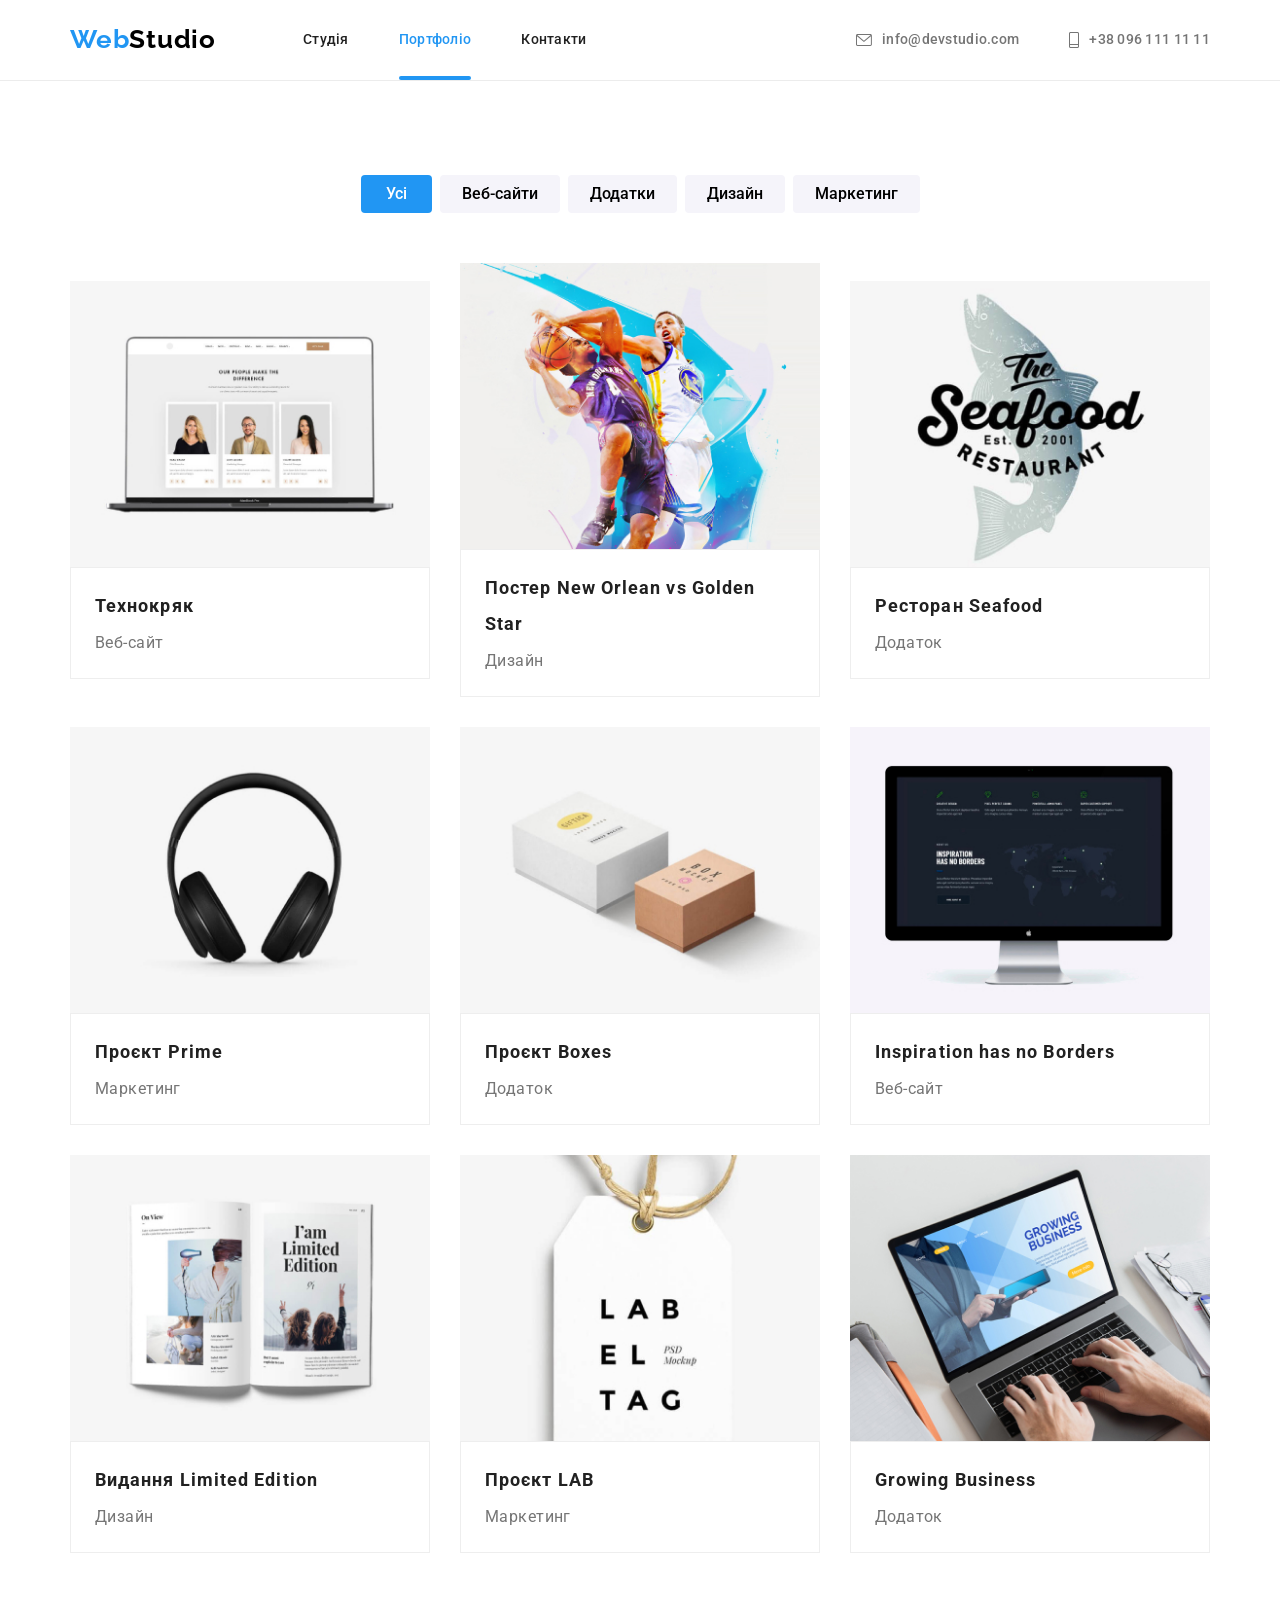
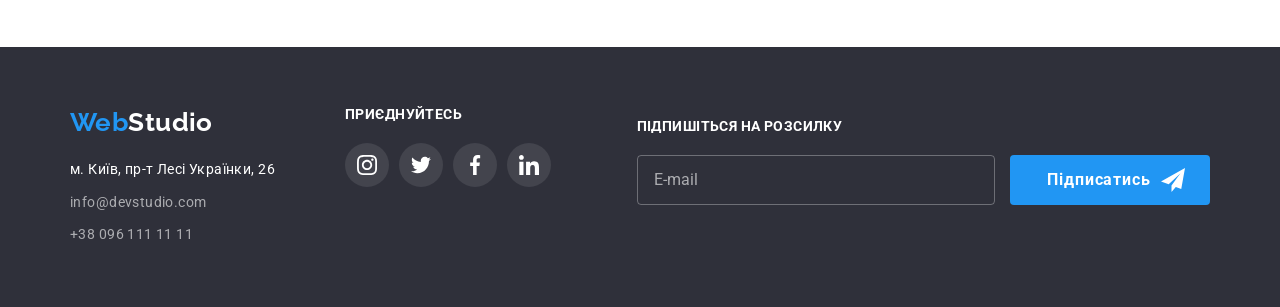
==== commit 727d32a2: "last" ====
--- a/portfolio.html
+++ b/portfolio.html
@@ -119,7 +119,7 @@
                 <li class="portfolio-cards__item">
                     <a href="" class="portfolio-cards__link link">
                         <div class="portfolio-cards__hover">
-                        <img src="./imges/web-site.jpg" alt="Технокряк" width="370">
+                        <img src="./imges/web-site.jpg" alt="Технокряк" width="450">
                         <p class="portfolio-cards__text">
                             Ресурс пропонує комплексні пропозиції з різним рівнем функціоналу 
                             та сервісів. Все це дозволить відвідувачу отримати вичерпні відомості
@@ -135,7 +135,7 @@
                 <li class="portfolio-cards__item">
                    <a href="" class="portfolio-cards__link link">
                         <div class="portfolio-cards__hover">
-                            <img class="portfolio-photo" src="./imges/design.jpg" alt="Постер New Orlean vs Golden Star" width="370">
+                            <img class="portfolio-photo" src="./imges/design.jpg" alt="Постер New Orlean vs Golden Star" width="450">
                             <p class="portfolio-cards__text">
                                 Ресурс пропонує комплексні пропозиції з різним рівнем функціоналу 
                                 та сервісів. Все це дозволить відвідувачу отримати вичерпні відомості
@@ -151,7 +151,7 @@
                 <li class="portfolio-cards__item">
                     <a href="" class="portfolio-cards__link link">
                         <div class="portfolio-cards__hover">
-                            <img src="./imges/seafood.jpg" alt="Ресторан Seafood" width="370">
+                            <img src="./imges/seafood.jpg" alt="Ресторан Seafood" width="450">
                             <p class="portfolio-cards__text">
                             Ресурс пропонує комплексні пропозиції з різним рівнем функціоналу 
                             та сервісів. Все це дозволить відвідувачу отримати вичерпні відомості
@@ -167,7 +167,7 @@
                 <li class="portfolio-cards__item">
                     <a href="" class="portfolio-cards__link link">
                         <div class="portfolio-cards__hover">
-                            <img src="./imges/prime.jpg" alt="Проєкт Prime" width="370">
+                            <img src="./imges/prime.jpg" alt="Проєкт Prime" width="450">
                             <p class="portfolio-cards__text">
                             Ресурс пропонує комплексні пропозиції з різним рівнем функціоналу 
                             та сервісів. Все це дозволить відвідувачу отримати вичерпні відомості
@@ -183,7 +183,7 @@
                 <li class="portfolio-cards__item">
                     <a href="" class="portfolio-cards__link link">
                         <div class="portfolio-cards__hover">
-                            <img src="./imges/boxes.jpg" alt="Проєкт Boxes" width="370">
+                            <img src="./imges/boxes.jpg" alt="Проєкт Boxes" width="450">
                             <p class="portfolio-cards__text">
                             Ресурс пропонує комплексні пропозиції з різним рівнем функціоналу 
                             та сервісів. Все це дозволить відвідувачу отримати вичерпні відомості
@@ -199,7 +199,7 @@
                 <li class="portfolio-cards__item">
                     <a href="" class="portfolio-cards__link link">
                         <div class="portfolio-cards__hover">
-                            <img src="./imges/inspiration.jpg" alt="Inspiration has no Borders" width="370">
+                            <img src="./imges/inspiration.jpg" alt="Inspiration has no Borders" width="450">
                             <p class="portfolio-cards__text">
                             Ресурс пропонує комплексні пропозиції з різним рівнем функціоналу 
                             та сервісів. Все це дозволить відвідувачу отримати вичерпні відомості
@@ -215,7 +215,7 @@
                 <li class="portfolio-cards__item">
                     <a href="" class="portfolio-cards__link link">
                         <div class="portfolio-cards__hover">
-                            <img src="./imges/limited-edition.jpg" alt="Видання Limited Edition" width="370">
+                            <img src="./imges/limited-edition.jpg" alt="Видання Limited Edition" width="450">
                             <p class="portfolio-cards__text">
                             Ресурс пропонує комплексні пропозиції з різним рівнем функціоналу 
                             та сервісів. Все це дозволить відвідувачу отримати вичерпні відомості
@@ -231,7 +231,7 @@
                 <li class="portfolio-cards__item">
                     <a href="" class="portfolio-cards__link link">
                         <div class="portfolio-cards__hover">
-                            <img src="./imges/lab.jpg" alt="Проєкт LAB" width="370">
+                            <img src="./imges/lab.jpg" alt="Проєкт LAB" width="450">
                             <p class="portfolio-cards__text">
                             Ресурс пропонує комплексні пропозиції з різним рівнем функціоналу 
                             та сервісів. Все це дозволить відвідувачу отримати вичерпні відомості
@@ -247,7 +247,7 @@
                 <li class="portfolio-cards__item">
                     <a href="" class="portfolio-cards__link link">
                         <div class="portfolio-cards__hover">
-                            <img src="./imges/growing-business.jpg" alt="Growing Business" width="370">
+                            <img src="./imges/growing-business.jpg" alt="Growing Business" width="450">
                             <p class="portfolio-cards__text">
                             Ресурс пропонує комплексні пропозиції з різним рівнем функціоналу 
                             та сервісів. Все це дозволить відвідувачу отримати вичерпні відомості
@@ -342,6 +342,6 @@
                     </div>
             </div>
         </footer>
-        <script src="./js/menu.js"></script>
+        <script src="./js/mobile-menu.js"></script>
     </body>    
 </html>
--- a/css/main.min.css
+++ b/css/main.min.css
@@ -1 +1 @@
-:root{--accent-color: #2196F3;--title-text-color: #212121;--text-color: #757575;--btn-color: #F5F4FA;--white-color: #fff;--icon-color: #AFB1B8;--liner-gradient: linear-gradient(to right, rgba(47, 48, 58, 0.4), rgba(47, 48, 58, 0.4))}.visualy-hidden{position:absolute;white-space:nowrap;width:1px;height:1px;overflow:hidden;border:0;padding:0;clip:rect(0 0 0 0);-webkit-clip-path:inset(50%);clip-path:inset(50%);margin:-1px}.link{text-decoration:none;color:var(--title-text-color)}p,h1,h2,h3,h4,h5,h6{margin:0}ul,ol{margin:0;padding-left:0;list-style:none}button{cursor:pointer;border:none}address{font-style:normal}img{display:block;max-width:100%;height:auto}.page{background-color:var(--white-color);font-family:"Roboto",sans-serif;color:var(--title-text-color);font-size:14px;letter-spacing:.03em}.container{width:100%;padding-left:15px;padding-right:15px;margin:0 auto}@media screen and (min-width: 480px){.container{width:450px}}@media screen and (min-width: 768px){.container{width:738px}}@media screen and (min-width: 1200px){.container{width:1170px}}.section__title{font-size:28px;line-height:1.16;text-align:center;margin-bottom:50px}@media screen and (min-width: 1200px){.section__title{font-size:36px}}.section{padding-top:60px;padding-bottom:60px}@media screen and (min-width: 1200px){.section{padding-top:94px;padding-bottom:94px}}.backdrop{position:fixed;background-color:rgba(0,0,0,.2);top:0;width:100%;height:100%;-webkit-transition:opacity 300ms linear,visibility 300ms linear;transition:opacity 300ms linear,visibility 300ms linear}.modal{background:#fff;-webkit-box-shadow:0px 1px 3px rgba(0,0,0,.12),0px 1px 1px rgba(0,0,0,.14),0px 2px 1px rgba(0,0,0,.2);box-shadow:0px 1px 3px rgba(0,0,0,.12),0px 1px 1px rgba(0,0,0,.14),0px 2px 1px rgba(0,0,0,.2);border-radius:4px;width:450px;height:609px;position:absolute;top:50%;left:50%;-webkit-transform:translate(-50%, -50%);transform:translate(-50%, -50%);padding:40px}@media screen and (min-width: 1200px){.modal{width:528px;height:581px}}.modal-btn{background:var(--white-color);border:1px solid rgba(0,0,0,.1);width:30px;height:30px;border-radius:50%;position:absolute;top:8px;right:8px;-webkit-box-sizing:border-box;box-sizing:border-box;display:-webkit-box;display:-ms-flexbox;display:flex;-webkit-box-align:center;-ms-flex-align:center;align-items:center;-webkit-box-pack:center;-ms-flex-pack:center;justify-content:center}.modal-svg{-webkit-transition:fill 250ms cubic-bezier(0.4, 0, 0.2, 1);transition:fill 250ms cubic-bezier(0.4, 0, 0.2, 1)}.modal-btn:hover,.modal-btn:focus{fill:var(--accent-color)}.backdrop.is-hidden{opacity:0;visibility:hidden;pointer-events:none}.modal-title{font-weight:700;font-size:20px;line-height:1.15;letter-spacing:.03em;text-align:center;margin-bottom:12px}.modal-label{margin-bottom:10px;display:block}.user-name-title{font-size:12px;line-height:1.16;letter-spacing:.01em;font-weight:400;color:var(--text-color);display:block;margin-bottom:4px}.input-svg{position:relative;display:block}.modal-input,.modal-comment{width:100%;height:40px;border:1px solid rgba(33,33,33,.2);border-radius:4px;padding-left:42px;-webkit-transition:border 250ms cubic-bezier(0.4, 0, 0.2, 1);transition:border 250ms cubic-bezier(0.4, 0, 0.2, 1)}.modal-input:focus,.modal-comment:focus{outline:rgba(0,0,0,0);border:1px solid var(--accent-color)}.modal-input:focus+.modal-form-svg{fill:var(--accent-color)}.modal-user-comment{display:block;margin-bottom:20px}.modal-form-svg{position:absolute;top:50%;-webkit-transform:translateY(-50%);transform:translateY(-50%);left:12px;-webkit-transition:fill 250ms cubic-bezier(0.4, 0, 0.2, 1);transition:fill 250ms cubic-bezier(0.4, 0, 0.2, 1)}.modal-comment{width:100%;height:120px;border:1px solid rgba(33,33,33,.2);border-radius:4px;margin-top:4px;padding-top:12px;padding-left:16px;resize:none;display:block}.modal-comment::-webkit-input-placeholder{font-size:12px;line-height:1.16;letter-spacing:.01em;color:rgba(117,117,117,.5)}.modal-comment::-moz-placeholder{font-size:12px;line-height:1.16;letter-spacing:.01em;color:rgba(117,117,117,.5)}.modal-comment:-ms-input-placeholder{font-size:12px;line-height:1.16;letter-spacing:.01em;color:rgba(117,117,117,.5)}.modal-comment::-ms-input-placeholder{font-size:12px;line-height:1.16;letter-spacing:.01em;color:rgba(117,117,117,.5)}.modal-comment::placeholder{font-size:12px;line-height:1.16;letter-spacing:.01em;color:rgba(117,117,117,.5)}.check-box{display:-webkit-box;display:-ms-flexbox;display:flex;-webkit-box-align:center;-ms-flex-align:center;align-items:center;-webkit-box-pack:center;-ms-flex-pack:center;justify-content:center;margin-bottom:30px}.checked-content{display:-webkit-box;display:-ms-flexbox;display:flex;-webkit-box-align:center;-ms-flex-align:center;align-items:center;text-align:center}.checked-text,.checked-link{font-size:12px;line-height:1.16;letter-spacing:.03em}@media screen and (min-width: 1200px){.checked-text,.checked-link{font-size:14px;line-height:1.71;letter-spacing:.03em}}.checked-svg{border:2px solid var(--title-text-color);border-radius:2px;width:16px;height:15px;fill:rgba(0,0,0,0);display:-webkit-box;display:-ms-flexbox;display:flex;-webkit-box-align:center;-ms-flex-align:center;align-items:center;-webkit-box-pack:center;-ms-flex-pack:center;justify-content:center;margin-right:8px}.checked-text{color:var(--text-color)}.checked-link{color:var(--accent-color)}.input-checkbox:checked+.checked-content .checked-svg{background-color:var(--accent-color);border:rgba(0,0,0,0);fill:var(--white-color)}.modal-form-btn{min-width:200px;height:50px;border-radius:4px;background-color:var(--accent-color);font-size:16px;line-height:1.87;letter-spacing:.06em;color:var(--white-color);display:block;text-align:center;-webkit-box-pack:center;-ms-flex-pack:center;justify-content:center;-webkit-box-align:center;-ms-flex-align:center;align-items:center;margin:0 auto;-webkit-transition:color 250ms cubic-bezier(0.4, 0, 0.2, 1),background-color 250ms cubic-bezier(0.4, 0, 0.2, 1),-webkit-box-shadow 250ms cubic-bezier(0.4, 0, 0.2, 1);transition:color 250ms cubic-bezier(0.4, 0, 0.2, 1),background-color 250ms cubic-bezier(0.4, 0, 0.2, 1),-webkit-box-shadow 250ms cubic-bezier(0.4, 0, 0.2, 1);transition:box-shadow 250ms cubic-bezier(0.4, 0, 0.2, 1),color 250ms cubic-bezier(0.4, 0, 0.2, 1),background-color 250ms cubic-bezier(0.4, 0, 0.2, 1);transition:box-shadow 250ms cubic-bezier(0.4, 0, 0.2, 1),color 250ms cubic-bezier(0.4, 0, 0.2, 1),background-color 250ms cubic-bezier(0.4, 0, 0.2, 1),-webkit-box-shadow 250ms cubic-bezier(0.4, 0, 0.2, 1)}.modal-form-btn:hover,.modal-form-btn:focus{-webkit-box-shadow:0px 4px 4px rgba(0,0,0,.15);box-shadow:0px 4px 4px rgba(0,0,0,.15)}.container-header{display:-webkit-box;display:-ms-flexbox;display:flex;-webkit-box-align:center;-ms-flex-align:center;align-items:center;position:relative}.nav{display:-webkit-box;display:-ms-flexbox;display:flex;-webkit-box-align:center;-ms-flex-align:center;align-items:center}@media screen and (min-width: 1200px){.nav__logo__svg{display:none}}.nav__logo{text-decoration:none;color:#000;font-family:"Raleway",sans-serif;font-weight:700;font-size:24px;line-height:1.16;letter-spacing:.03em;padding-top:16px;padding-bottom:16px}@media screen and (min-width: 768px){.nav__logo{margin-right:87px}}@media screen and (min-width: 1200px){.nav__logo{padding-top:24px;padding-bottom:25px;font-weight:700;font-size:26px;line-height:1.19}}.accent{color:var(--accent-color)}.site-nav{display:none}@media screen and (min-width: 768px){.site-nav{display:-webkit-box;display:-ms-flexbox;display:flex;gap:50px}}.site-nav__link{display:block;font-weight:500;line-height:1.14;letter-spacing:.02em;padding:32px 0;position:relative;-webkit-transition:color 250ms cubic-bezier(0.4, 0, 0.2, 1);transition:color 250ms cubic-bezier(0.4, 0, 0.2, 1)}.site-nav__item{position:relative}.site-nav__link:hover,.site-nav__link:focus,.contacts__link:hover,.contacts__link:focus{color:var(--accent-color)}.site-nav .current{color:var(--accent-color)}.site-nav__item .current::after{content:"";left:0;bottom:0;display:block;width:100%;height:4px;border-radius:2px;background-color:var(--accent-color);position:absolute}.contacts{margin-left:auto}@media screen and (min-width: 768px){.contacts{display:-webkit-box;display:-ms-flexbox;display:flex;-webkit-box-orient:vertical;-webkit-box-direction:normal;-ms-flex-direction:column;flex-direction:column;gap:10px}}@media screen and (min-width: 1200px){.contacts{-webkit-box-orient:horizontal;-webkit-box-direction:normal;-ms-flex-direction:row;flex-direction:row;-webkit-box-align:center;-ms-flex-align:center;align-items:center;-webkit-box-pack:center;-ms-flex-pack:center;justify-content:center;gap:50px}}.contacts__link{display:none;-webkit-transition:color 250ms cubic-bezier(0.4, 0, 0.2, 1);transition:color 250ms cubic-bezier(0.4, 0, 0.2, 1)}@media screen and (min-width: 768px){.contacts__link{font-weight:500;font-size:14px;line-height:1.14;letter-spacing:.02em;text-decoration:none;color:var(--text-color);display:-webkit-box;display:-ms-flexbox;display:flex;gap:10px}}@media screen and (min-width: 1200px){.contacts__link{display:-webkit-box;display:-ms-flexbox;display:flex;-webkit-box-align:center;-ms-flex-align:center;align-items:center;-webkit-box-pack:center;-ms-flex-pack:center;justify-content:center;gap:10px;padding:24px 0;font-weight:500;font-size:16px;line-height:1.14;letter-spacing:.02em}}.contacts__icon{fill:currentColor}.contacts__link:hover,.contacts__link:focus{color:var(--accent-color)}.mob-modal{height:100%;display:-webkit-box;display:-ms-flexbox;display:flex;-webkit-box-orient:vertical;-webkit-box-direction:normal;-ms-flex-direction:column;flex-direction:column;-webkit-box-pack:justify;-ms-flex-pack:justify;justify-content:space-between;overflow:auto}.mob-modal__open{border:none;border-color:rgba(0,0,0,0);background-color:rgba(0,0,0,0);right:0;position:absolute}@media screen and (min-width: 768px){.mob-modal__open{display:none}}.mob-modal__close{border:none;border-color:rgba(0,0,0,0);background-color:rgba(0,0,0,0);padding:0;position:absolute;display:-webkit-box;display:-ms-flexbox;display:flex;top:21px;right:25px}.mob-modal__close:hover,.mob-modal__close:focus,.mob-modal__open:hover,.mob-modal__open:focus{fill:var(--accent-color)}.backdrop-menu.is-hidden{opacity:0;visibility:hidden;pointer-events:none;-webkit-transition:opacity 300ms linear,visibility 300ms linear;transition:opacity 300ms linear,visibility 300ms linear}.backdrop-menu{background-color:#fff;position:fixed;top:0;width:100%;height:100%;padding:48px 40px;z-index:1}@media screen and (min-width: 768px){.backdrop-menu{display:none}}.mob-nav__link{font-weight:500;font-size:40px;line-height:1.17;letter-spacing:.02em;color:var(--title-text-color);-webkit-transition:color 250ms cubic-bezier(0.4, 0, 0.2, 1);transition:color 250ms cubic-bezier(0.4, 0, 0.2, 1)}.mob-nav__item{margin-bottom:32px}.mob-nav__link:hover,.mob-nav__link:focus{color:var(--accent-color)}.mob-nav__item .current{color:var(--accent-color)}.mob-tel{font-weight:500;font-size:34px;line-height:1.17;letter-spacing:.02em;color:var(--accent-color)}.mob-mail{font-weight:500;font-size:24px;line-height:1.16;letter-spacing:.02em;color:var(--text-color)}.mob-tel__item{margin-bottom:32px}.mob-mail__item{margin-bottom:64px}.mob-soc{display:-webkit-box;display:-ms-flexbox;display:flex}.mob-soc__link{font-weight:500;font-size:18px;line-height:1.22;letter-spacing:.02em;color:var(--accent-color)}.mob-soc__item:not(:last-child)::after{content:"";width:22px;border:1px solid rgba(33,33,33,.2);margin-right:10px;margin-left:10px}.hero{min-width:480px;max-width:768px;height:400px;margin-left:auto;margin-right:auto;background-image:var(--liner-gradient),url(../imges/bg-mob.jpg);background-repeat:no-repeat;background-position:center;background-size:cover;position:relative;padding-top:118px;padding-bottom:118px}@media(min-device-pixel-ratio: 2),(-webkit-min-device-pixel-ratio: 2),(min-resolution: 192dpi),(min-resolution: 2dppx){.hero{background-image:var(--liner-gradient),url(../imges/bg-mob-2x.jpg)}}@media screen and (min-width: 768px){.hero{background-image:var(--liner-gradient),url(../imges/bg-tab.jpg);min-width:768px;max-width:1200px;height:400px}}@media screen and (min-width: 768px)and (min-device-pixel-ratio: 2),screen and (min-width: 768px)and (-webkit-min-device-pixel-ratio: 2),screen and (min-width: 768px)and (min-resolution: 192dpi),screen and (min-width: 768px)and (min-resolution: 2dppx){.hero{background-image:var(--liner-gradient),url(../imges/bg-tab-2x.jpg)}}@media screen and (min-width: 1200px){.hero{background-image:var(--liner-gradient),url(../imges/bg-desc.jpg);min-width:1200px;max-width:1600px;height:600px;padding-top:200px;padding-bottom:200px}}@media screen and (min-width: 1200px)and (min-device-pixel-ratio: 2),screen and (min-width: 1200px)and (-webkit-min-device-pixel-ratio: 2),screen and (min-width: 1200px)and (min-resolution: 192dpi),screen and (min-width: 1200px)and (min-resolution: 2dppx){.hero{background-image:var(--liner-gradient),url(../imges/bg-desc-2x.jpg)}}.hero__title{color:var(--white-color);font-weight:900;font-size:26px;line-height:1.61;letter-spacing:.06em;text-align:center;text-transform:uppercase;max-width:360px;margin-left:auto;margin-right:auto;margin-bottom:30px}@media screen and (min-width: 1200px){.hero__title{font-weight:900;font-size:44px;line-height:1.36;letter-spacing:.06em;max-width:696px}}.hero__btn{background-color:var(--accent-color);color:var(--white-color);min-width:200px;height:50px;left:692px;top:430px;font-weight:700;font-size:16px;line-height:1.87;letter-spacing:.06em;-webkit-box-align:center;-ms-flex-align:center;align-items:center;text-align:center;-webkit-box-shadow:0px 4px 4px rgba(0,0,0,.15);box-shadow:0px 4px 4px rgba(0,0,0,.15);border-radius:4px;height:50px;display:block;margin:0 auto;-webkit-transition:color 250ms cubic-bezier(0.4, 0, 0.2, 1),background-color 250ms cubic-bezier(0.4, 0, 0.2, 1);transition:color 250ms cubic-bezier(0.4, 0, 0.2, 1),background-color 250ms cubic-bezier(0.4, 0, 0.2, 1)}@media screen and (min-width: 1200px){.hero__btn{min-width:216px}}.hero__btn:hover,.hero__btn:focus{background-color:#188ce8}.privilage{padding-bottom:0}@media screen and (max-width: 1199px){.privilage{margin-bottom:60px}}.privilage-list{display:-webkit-box;display:-ms-flexbox;display:flex;-ms-flex-wrap:wrap;flex-wrap:wrap;gap:30px}@media screen and (min-width: 768px){.privilage__item{width:calc((100% - 30px)/2)}}@media screen and (min-width: 1200px){.privilage__item{width:calc((100% - 90px)/4)}}.privilage__title{font-size:14px;line-height:1.14;text-transform:uppercase;margin-bottom:10px;text-align:center;-webkit-box-pack:center;-ms-flex-pack:center;justify-content:center}.privilage__text{color:var(--text-color);line-height:1.71}.privilage__soc{height:120px;background-color:#f5f4fa;margin-bottom:30px;border-radius:4px;display:-webkit-box;display:-ms-flexbox;display:flex;-webkit-box-align:center;-ms-flex-align:center;align-items:center;-webkit-box-pack:center;-ms-flex-pack:center;justify-content:center}@media screen and (max-width: 1200px){.about{display:none}}.about__list{display:-webkit-box;display:-ms-flexbox;display:flex;gap:30px}.about__item{width:calc((100% - 60px)/3);position:relative}.about__text{font-weight:700;font-size:14px;line-height:1.14;color:var(--white-color);background-color:rgba(47,48,58,.8);width:100%;height:70px;text-transform:uppercase;position:absolute;bottom:0;left:0;display:-webkit-box;display:-ms-flexbox;display:flex;-webkit-box-align:center;-ms-flex-align:center;align-items:center;-webkit-box-pack:center;-ms-flex-pack:center;justify-content:center}.team{background-color:#f5f4fa}.team-list{display:-webkit-box;display:-ms-flexbox;display:flex;-ms-flex-wrap:wrap;flex-wrap:wrap;gap:30px}.team-list__item{background-color:var(--white-color);-webkit-box-shadow:0px 1px 3px rgba(0,0,0,.12),0px 1px 1px rgba(0,0,0,.14),0px 2px 1px rgba(0,0,0,.2);box-shadow:0px 1px 3px rgba(0,0,0,.12),0px 1px 1px rgba(0,0,0,.14),0px 2px 1px rgba(0,0,0,.2);border-radius:0px 0px 4px 4px;-webkit-box-align:center;-ms-flex-align:center;align-items:center}@media screen and (min-width: 768px){.team-list__item{width:calc((100% - 30px)/2)}}@media screen and (min-width: 1200px){.team-list__item{width:calc((100% - 90px)/4)}}.team-content{padding-top:30px;padding-bottom:30px}.team-content__title{font-weight:500;font-size:16px;line-height:1.18;margin-bottom:10px;text-align:center}.team-content__text{color:var(--text-color);font-size:16px;line-height:1.18;text-align:center;margin-bottom:16px}.team-soc{display:-webkit-box;display:-ms-flexbox;display:flex;-webkit-box-align:center;-ms-flex-align:center;align-items:center;-webkit-box-pack:center;-ms-flex-pack:center;justify-content:center;gap:10px}.team-soc__link{width:100%;height:100%;width:44px;height:44px;display:-webkit-box;display:-ms-flexbox;display:flex;-webkit-box-align:center;-ms-flex-align:center;align-items:center;-webkit-box-pack:center;-ms-flex-pack:center;justify-content:center;border-radius:50%;-webkit-transition:background-color 250ms cubic-bezier(0.4, 0, 0.2, 1);transition:background-color 250ms cubic-bezier(0.4, 0, 0.2, 1)}.team-soc__icon{fill:var(--icon-color);-webkit-transition:fill 250ms cubic-bezier(0.4, 0, 0.2, 1);transition:fill 250ms cubic-bezier(0.4, 0, 0.2, 1)}.team-soc__link:hover,.team-soc__link:focus{background-color:var(--accent-color)}.team-soc__link:hover .team-soc__icon,.team-soc__link:focus .team-soc__icon{fill:var(--white-color)}.regular-list{display:-webkit-box;display:-ms-flexbox;display:flex;-ms-flex-wrap:wrap;flex-wrap:wrap;gap:30px;margin-top:50px}@media screen and (min-width: 480px){.regular-list__item{width:calc((100% - 30px)/2)}}@media screen and (min-width: 768px){.regular-list__item{width:calc((100% - 60px)/3)}}@media screen and (min-width: 1200px){.regular-list__item{width:calc((100% - 150px)/6)}}.regular-list__link{display:-webkit-box;display:-ms-flexbox;display:flex;height:92px;width:210px;-webkit-box-align:center;-ms-flex-align:center;align-items:center;-webkit-box-pack:center;-ms-flex-pack:center;justify-content:center;border:1px solid #afb1b8;border-radius:4px;color:var(--icon-color);-webkit-transition:color 250ms cubic-bezier(0.4, 0, 0.2, 1),border-color 250ms cubic-bezier(0.4, 0, 0.2, 1);transition:color 250ms cubic-bezier(0.4, 0, 0.2, 1),border-color 250ms cubic-bezier(0.4, 0, 0.2, 1)}@media screen and (min-width: 748px){.regular-list__link{width:226px}}@media screen and (min-width: 1200px){.regular-list__link{width:170px}}.regular-list__icon{fill:currentColor}.regular-list__link:hover,.regular-list__link:focus{border-color:var(--accent-color);color:var(--accent-color)}.footer{background-color:#2f303a;padding-top:60px;padding-bottom:60px}.address-list__address,.address-list__mail{margin-bottom:8px}@media screen and (min-width: 1200px){.address-list__address,.address-list__mail{margin-bottom:9px}}@media screen and (max-width: 1199px){.footer-section{display:-webkit-box;display:-ms-flexbox;display:flex;-webkit-box-orient:vertical;-webkit-box-direction:normal;-ms-flex-direction:column;flex-direction:column;-webkit-box-align:center;-ms-flex-align:center;align-items:center;text-align:center}}.address-list{margin-bottom:60px}@media screen and (min-width: 1200px){.address-list{margin-bottom:0}}.address-list__link,.address .link{line-height:1.71}.address .link{color:rgba(255,255,255,.6);font-style:normal}.address-list__link{color:var(--white-color);text-decoration:none}@media screen and (min-width: 768px){.contacts-soc{display:-webkit-box;display:-ms-flexbox;display:flex}}@media screen and (min-width: 1200px){.contacts-soc{gap:70px}}@media screen and (min-width: 768px)and (max-width: 1199px){.contacts-soc{gap:165px}}.footer__logo{color:var(--white-color);text-decoration:none;font-family:"Raleway",sans-serif;font-weight:700;font-size:26px;line-height:1.19}@media screen and (min-width: 1200px){.footer__logo{margin-right:0;display:block;margin-bottom:20px}}.footer .link:hover,.footer .link:focus{color:var(--accent-color)}.footer .link{-webkit-transition:color 250ms cubic-bezier(0.4, 0, 0.2, 1);transition:color 250ms cubic-bezier(0.4, 0, 0.2, 1)}.footer-soc__list{display:-webkit-box;display:-ms-flexbox;display:flex;-webkit-box-align:center;-ms-flex-align:center;align-items:center;-webkit-box-pack:center;-ms-flex-pack:center;justify-content:center;gap:10px;margin-bottom:60px}@media screen and (min-width: 1200px){.footer-soc__list{margin-bottom:0}}.footer-soc__link{width:100%;height:100%;display:-webkit-box;display:-ms-flexbox;display:flex;-webkit-box-align:center;-ms-flex-align:center;align-items:center;-webkit-box-pack:center;-ms-flex-pack:center;justify-content:center;width:44px;height:44px;border-radius:50%;background-color:#43444d;-webkit-transition:background-color 250ms cubic-bezier(0.4, 0, 0.2, 1);transition:background-color 250ms cubic-bezier(0.4, 0, 0.2, 1)}@media screen and (max-width: 1199px){.footer-icons{-webkit-box-orient:vertical;-webkit-box-direction:normal;-ms-flex-direction:column;flex-direction:column;text-align:center;display:-webkit-box;display:-ms-flexbox;display:flex;-webkit-box-align:center;-ms-flex-align:center;align-items:center;-webkit-box-pack:center;-ms-flex-pack:center;justify-content:center}}.footer-soc__icon{fill:var(--white-color)}.footer-soc__link:hover,.footer-soc__link:focus{background-color:var(--accent-color)}.footer-soc__title{font-size:14px;line-height:1.14;letter-spacing:.03em;text-transform:uppercase;color:var(--white-color);margin-bottom:20px}@media screen and (max-width: 1199px){.footer>.container{display:-webkit-box;display:-ms-flexbox;display:flex;-webkit-box-orient:vertical;-webkit-box-direction:normal;-ms-flex-direction:column;flex-direction:column;-webkit-box-align:center;-ms-flex-align:center;align-items:center;-webkit-box-pack:center;-ms-flex-pack:center;justify-content:center}}@media screen and (min-width: 1200px){.footer>.container{display:-webkit-box;display:-ms-flexbox;display:flex;-webkit-box-align:baseline;-ms-flex-align:baseline;align-items:baseline;-webkit-box-pack:justify;-ms-flex-pack:justify;justify-content:space-between}}@media screen and (max-width: 1199px){.footer-form__container{display:-webkit-box;display:-ms-flexbox;display:flex;-webkit-box-align:center;-ms-flex-align:center;align-items:center;-webkit-box-pack:center;-ms-flex-pack:center;justify-content:center;text-align:center;-webkit-box-orient:vertical;-webkit-box-direction:normal;-ms-flex-direction:column;flex-direction:column}}@media screen and (max-width: 1199px){.footer-form{display:-webkit-box;display:-ms-flexbox;display:flex;-webkit-box-align:center;-ms-flex-align:center;align-items:center;-webkit-box-pack:center;-ms-flex-pack:center;justify-content:center;text-align:center;-webkit-box-orient:vertical;-webkit-box-direction:normal;-ms-flex-direction:column;flex-direction:column}}.footer-form__email{width:450px;height:50px;border:1px solid rgba(255,255,255,.3);background-color:rgba(0,0,0,0);border-radius:4px;color:var(--white-color);padding-left:16px;margin-bottom:20px}@media screen and (min-width: 1200px){.footer-form__email{width:358px}}.footer-form__email::-webkit-input-placeholder{font-weight:400;font-size:16px;line-height:1.25;color:rgba(255,255,255,.6)}.footer-form__email::-moz-placeholder{font-weight:400;font-size:16px;line-height:1.25;color:rgba(255,255,255,.6)}.footer-form__email:-ms-input-placeholder{font-weight:400;font-size:16px;line-height:1.25;color:rgba(255,255,255,.6)}.footer-form__email::-ms-input-placeholder{font-weight:400;font-size:16px;line-height:1.25;color:rgba(255,255,255,.6)}.footer-form__email::placeholder{font-weight:400;font-size:16px;line-height:1.25;color:rgba(255,255,255,.6)}.footer-form__btn{width:200px;height:50px;background-color:var(--accent-color);border-radius:4px;-webkit-box-align:center;-ms-flex-align:center;align-items:center;-webkit-box-pack:center;-ms-flex-pack:center;justify-content:center;align-items:center;justify-content:center;margin-left:12px;-webkit-transition:color 250ms cubic-bezier(0.4, 0, 0.2, 1),background-color 250ms cubic-bezier(0.4, 0, 0.2, 1),fill 250ms cubic-bezier(0.4, 0, 0.2, 1),-webkit-box-shadow 250ms cubic-bezier(0.4, 0, 0.2, 1);transition:color 250ms cubic-bezier(0.4, 0, 0.2, 1),background-color 250ms cubic-bezier(0.4, 0, 0.2, 1),fill 250ms cubic-bezier(0.4, 0, 0.2, 1),-webkit-box-shadow 250ms cubic-bezier(0.4, 0, 0.2, 1);transition:box-shadow 250ms cubic-bezier(0.4, 0, 0.2, 1),color 250ms cubic-bezier(0.4, 0, 0.2, 1),background-color 250ms cubic-bezier(0.4, 0, 0.2, 1),fill 250ms cubic-bezier(0.4, 0, 0.2, 1);transition:box-shadow 250ms cubic-bezier(0.4, 0, 0.2, 1),color 250ms cubic-bezier(0.4, 0, 0.2, 1),background-color 250ms cubic-bezier(0.4, 0, 0.2, 1),fill 250ms cubic-bezier(0.4, 0, 0.2, 1),-webkit-box-shadow 250ms cubic-bezier(0.4, 0, 0.2, 1)}.footer-icon__title{font-size:16px;line-height:1.87;letter-spacing:.06em;color:var(--white-color);margin-left:12px}.footer-icon{display:-webkit-box;display:-ms-flexbox;display:flex;-webkit-box-align:center;-ms-flex-align:center;align-items:center;-webkit-box-pack:center;-ms-flex-pack:center;justify-content:center;gap:10px}.footer-form__btn:hover,.footer-form__btn:focus{-webkit-box-shadow:0px 4px 4px rgba(0,0,0,.15);box-shadow:0px 4px 4px rgba(0,0,0,.15)}.footer-icon__svg{fill:var(--white-color)}.portfolio{padding-top:60px;padding-bottom:60px}@media screen and (min-width: 1200px){.portfolio{padding-top:94px;padding-bottom:94px}}.header-nav{border-bottom:1px solid #ececec}.portfolio-content{padding:20px 24px;border:1px solid #eee}.portfolio-btn__btn{background-color:var(--btn-color);border-radius:4px;font-weight:500;font-size:16px;line-height:1.62;padding:6px 22px;-webkit-transition:color 250ms cubic-bezier(0.4, 0, 0.2, 1),background-color 250ms cubic-bezier(0.4, 0, 0.2, 1),-webkit-box-shadow 250ms cubic-bezier(0.4, 0, 0.2, 1);transition:color 250ms cubic-bezier(0.4, 0, 0.2, 1),background-color 250ms cubic-bezier(0.4, 0, 0.2, 1),-webkit-box-shadow 250ms cubic-bezier(0.4, 0, 0.2, 1);transition:color 250ms cubic-bezier(0.4, 0, 0.2, 1),background-color 250ms cubic-bezier(0.4, 0, 0.2, 1),box-shadow 250ms cubic-bezier(0.4, 0, 0.2, 1);transition:color 250ms cubic-bezier(0.4, 0, 0.2, 1),background-color 250ms cubic-bezier(0.4, 0, 0.2, 1),box-shadow 250ms cubic-bezier(0.4, 0, 0.2, 1),-webkit-box-shadow 250ms cubic-bezier(0.4, 0, 0.2, 1)}.portfolio-btn__list{display:-webkit-box;display:-ms-flexbox;display:flex;-ms-flex-wrap:wrap;flex-wrap:wrap;gap:8px;margin-bottom:40px}@media screen and (min-width: 768px){.portfolio-btn__list{display:-webkit-box;display:-ms-flexbox;display:flex;-webkit-box-align:center;-ms-flex-align:center;align-items:center;-webkit-box-pack:center;-ms-flex-pack:center;justify-content:center;margin-bottom:50px}}.portfolio-cards__item:hover,.portfolio-cards__item:focus{-webkit-box-shadow:0px 1px 1px rgba(0,0,0,.12),0px 4px 4px rgba(0,0,0,.06),1px 4px 6px rgba(0,0,0,.16);box-shadow:0px 1px 1px rgba(0,0,0,.12),0px 4px 4px rgba(0,0,0,.06),1px 4px 6px rgba(0,0,0,.16)}.portfolio-content__title{margin-bottom:4px}.portfolio-btn__btn:hover,.portfolio-btn__btn:focus{background-color:var(--accent-color);color:var(--white-color);-webkit-box-shadow:0px 3px 1px rgba(0,0,0,.1),0px 1px 2px rgba(0,0,0,.08),0px 2px 2px rgba(0,0,0,.12);box-shadow:0px 3px 1px rgba(0,0,0,.1),0px 1px 2px rgba(0,0,0,.08),0px 2px 2px rgba(0,0,0,.12)}.portfolio-btn__btn.current{background-color:var(--accent-color);color:var(--white-color);padding:6px 25px}.portfolio-cards__list{display:-webkit-box;display:-ms-flexbox;display:flex;-ms-flex-wrap:wrap;flex-wrap:wrap;gap:30px}@media screen and (max-width: 767px){.portfolio-cards__list{width:450px}}.portfolio-cards__item{display:-webkit-box;display:-ms-flexbox;display:flex;-webkit-box-align:center;-ms-flex-align:center;align-items:center}@media screen and (min-width: 768px){.portfolio-cards__item{width:calc((100% - 30px)/2)}}@media screen and (min-width: 1200px){.portfolio-cards__item{width:calc((100% - 60px)/3)}}.portfolio-cards__item:hover{display:block}.portfolio-cards__item:hover .portfolio-cards__text,.portfolio-cards__item:focus .portfolio-cards__text{-webkit-transform:translateY(0);transform:translateY(0)}.portfolio-content__title{font-size:18px;line-height:2;letter-spacing:.06em}.portfolio-content__text{color:var(--text-color);font-size:16px;line-height:1.87}.portfolio-cards__text{position:absolute;top:0;left:0;font-size:18px;line-height:1.55;color:var(--white-color);background-color:rgba(33,150,243,.9);height:100%;width:100%;padding:24px;display:-webkit-box;display:-ms-flexbox;display:flex;-webkit-box-align:center;-ms-flex-align:center;align-items:center;-webkit-box-pack:center;-ms-flex-pack:center;justify-content:center;-webkit-transform:translateY(101%);transform:translateY(101%);-webkit-transition:-webkit-transform 250ms cubic-bezier(0.4, 0, 0.2, 1);transition:-webkit-transform 250ms cubic-bezier(0.4, 0, 0.2, 1);transition:transform 250ms cubic-bezier(0.4, 0, 0.2, 1);transition:transform 250ms cubic-bezier(0.4, 0, 0.2, 1), -webkit-transform 250ms cubic-bezier(0.4, 0, 0.2, 1)}.portfolio-cards__hover{position:relative;overflow:hidden}/*# sourceMappingURL=main.min.css.map */+:root{--accent-color: #2196F3;--title-text-color: #212121;--text-color: #757575;--btn-color: #F5F4FA;--white-color: #fff;--icon-color: #AFB1B8;--liner-gradient: linear-gradient(to right, rgba(47, 48, 58, 0.4), rgba(47, 48, 58, 0.4))}.visualy-hidden{position:absolute;white-space:nowrap;width:1px;height:1px;overflow:hidden;border:0;padding:0;clip:rect(0 0 0 0);-webkit-clip-path:inset(50%);clip-path:inset(50%);margin:-1px}.link{text-decoration:none;color:var(--title-text-color)}p,h1,h2,h3,h4,h5,h6{margin:0}ul,ol{margin:0;padding-left:0;list-style:none}button{cursor:pointer;border:none}address{font-style:normal}img{display:block;max-width:100%;height:auto}.page{background-color:var(--white-color);font-family:"Roboto",sans-serif;color:var(--title-text-color);font-size:14px;letter-spacing:.03em}.container{width:100%;padding-left:15px;padding-right:15px;margin:0 auto}@media screen and (min-width: 320px){.container{width:290px}}@media screen and (min-width: 480px){.container{width:450px}}@media screen and (min-width: 768px){.container{width:738px}}@media screen and (min-width: 1200px){.container{width:1170px}}.section__title{font-size:28px;line-height:1.16;text-align:center;margin-bottom:50px}@media screen and (min-width: 1200px){.section__title{font-size:36px}}.section{padding-top:60px;padding-bottom:60px}@media screen and (min-width: 1200px){.section{padding-top:94px;padding-bottom:94px}}.backdrop{position:fixed;background-color:rgba(0,0,0,.2);top:0;width:100%;height:100%;-webkit-transition:opacity 300ms linear,visibility 300ms linear;transition:opacity 300ms linear,visibility 300ms linear}.modal{background:#fff;-webkit-box-shadow:0px 1px 3px rgba(0,0,0,.12),0px 1px 1px rgba(0,0,0,.14),0px 2px 1px rgba(0,0,0,.2);box-shadow:0px 1px 3px rgba(0,0,0,.12),0px 1px 1px rgba(0,0,0,.14),0px 2px 1px rgba(0,0,0,.2);border-radius:4px;width:450px;height:609px;position:absolute;top:50%;left:50%;-webkit-transform:translate(-50%, -50%);transform:translate(-50%, -50%);padding:40px}@media screen and (min-width: 1200px){.modal{width:528px;height:581px}}.modal-btn{background:var(--white-color);border:1px solid rgba(0,0,0,.1);width:30px;height:30px;border-radius:50%;position:absolute;top:8px;right:8px;-webkit-box-sizing:border-box;box-sizing:border-box;display:-webkit-box;display:-ms-flexbox;display:flex;-webkit-box-align:center;-ms-flex-align:center;align-items:center;-webkit-box-pack:center;-ms-flex-pack:center;justify-content:center}.modal-svg{-webkit-transition:fill 250ms cubic-bezier(0.4, 0, 0.2, 1);transition:fill 250ms cubic-bezier(0.4, 0, 0.2, 1)}.modal-btn:hover,.modal-btn:focus{fill:var(--accent-color)}.backdrop.is-hidden{opacity:0;visibility:hidden;pointer-events:none}.modal-title{font-weight:700;font-size:20px;line-height:1.15;letter-spacing:.03em;text-align:center;margin-bottom:12px}.modal-label{margin-bottom:10px;display:block}.user-name-title{font-size:12px;line-height:1.16;letter-spacing:.01em;font-weight:400;color:var(--text-color);display:block;margin-bottom:4px}.input-svg{position:relative;display:block}.modal-input,.modal-comment{width:100%;height:40px;border:1px solid rgba(33,33,33,.2);border-radius:4px;padding-left:42px;-webkit-transition:border 250ms cubic-bezier(0.4, 0, 0.2, 1);transition:border 250ms cubic-bezier(0.4, 0, 0.2, 1)}.modal-input:focus,.modal-comment:focus{outline:rgba(0,0,0,0);border:1px solid var(--accent-color)}.modal-input:focus+.modal-form-svg{fill:var(--accent-color)}.modal-user-comment{display:block;margin-bottom:20px}.modal-form-svg{position:absolute;top:50%;-webkit-transform:translateY(-50%);transform:translateY(-50%);left:12px;-webkit-transition:fill 250ms cubic-bezier(0.4, 0, 0.2, 1);transition:fill 250ms cubic-bezier(0.4, 0, 0.2, 1)}.modal-comment{width:100%;height:120px;border:1px solid rgba(33,33,33,.2);border-radius:4px;margin-top:4px;padding-top:12px;padding-left:16px;resize:none;display:block}.modal-comment::-webkit-input-placeholder{font-size:12px;line-height:1.16;letter-spacing:.01em;color:rgba(117,117,117,.5)}.modal-comment::-moz-placeholder{font-size:12px;line-height:1.16;letter-spacing:.01em;color:rgba(117,117,117,.5)}.modal-comment:-ms-input-placeholder{font-size:12px;line-height:1.16;letter-spacing:.01em;color:rgba(117,117,117,.5)}.modal-comment::-ms-input-placeholder{font-size:12px;line-height:1.16;letter-spacing:.01em;color:rgba(117,117,117,.5)}.modal-comment::placeholder{font-size:12px;line-height:1.16;letter-spacing:.01em;color:rgba(117,117,117,.5)}.check-box{display:-webkit-box;display:-ms-flexbox;display:flex;-webkit-box-align:center;-ms-flex-align:center;align-items:center;-webkit-box-pack:center;-ms-flex-pack:center;justify-content:center;margin-bottom:30px}.checked-content{display:-webkit-box;display:-ms-flexbox;display:flex;-webkit-box-align:center;-ms-flex-align:center;align-items:center;text-align:center}.checked-text,.checked-link{font-size:12px;line-height:1.16;letter-spacing:.03em}@media screen and (min-width: 1200px){.checked-text,.checked-link{font-size:14px;line-height:1.71;letter-spacing:.03em}}.checked-svg{border:2px solid var(--title-text-color);border-radius:2px;width:16px;height:15px;fill:rgba(0,0,0,0);display:-webkit-box;display:-ms-flexbox;display:flex;-webkit-box-align:center;-ms-flex-align:center;align-items:center;-webkit-box-pack:center;-ms-flex-pack:center;justify-content:center;margin-right:8px}.checked-text{color:var(--text-color)}.checked-link{color:var(--accent-color)}.input-checkbox:checked+.checked-content .checked-svg{background-color:var(--accent-color);border:rgba(0,0,0,0);fill:var(--white-color)}.modal-form-btn{min-width:200px;height:50px;border-radius:4px;background-color:var(--accent-color);font-size:16px;line-height:1.87;letter-spacing:.06em;color:var(--white-color);display:block;text-align:center;-webkit-box-pack:center;-ms-flex-pack:center;justify-content:center;-webkit-box-align:center;-ms-flex-align:center;align-items:center;margin:0 auto;-webkit-transition:color 250ms cubic-bezier(0.4, 0, 0.2, 1),background-color 250ms cubic-bezier(0.4, 0, 0.2, 1),-webkit-box-shadow 250ms cubic-bezier(0.4, 0, 0.2, 1);transition:color 250ms cubic-bezier(0.4, 0, 0.2, 1),background-color 250ms cubic-bezier(0.4, 0, 0.2, 1),-webkit-box-shadow 250ms cubic-bezier(0.4, 0, 0.2, 1);transition:box-shadow 250ms cubic-bezier(0.4, 0, 0.2, 1),color 250ms cubic-bezier(0.4, 0, 0.2, 1),background-color 250ms cubic-bezier(0.4, 0, 0.2, 1);transition:box-shadow 250ms cubic-bezier(0.4, 0, 0.2, 1),color 250ms cubic-bezier(0.4, 0, 0.2, 1),background-color 250ms cubic-bezier(0.4, 0, 0.2, 1),-webkit-box-shadow 250ms cubic-bezier(0.4, 0, 0.2, 1)}.modal-form-btn:hover,.modal-form-btn:focus{-webkit-box-shadow:0px 4px 4px rgba(0,0,0,.15);box-shadow:0px 4px 4px rgba(0,0,0,.15)}.container-header{display:-webkit-box;display:-ms-flexbox;display:flex;-webkit-box-align:center;-ms-flex-align:center;align-items:center;position:relative}.nav{display:-webkit-box;display:-ms-flexbox;display:flex;-webkit-box-align:center;-ms-flex-align:center;align-items:center}@media screen and (min-width: 1200px){.nav__logo__svg{display:none}}.nav__logo{text-decoration:none;color:#000;font-family:"Raleway",sans-serif;font-weight:700;font-size:24px;line-height:1.16;letter-spacing:.03em;padding-top:16px;padding-bottom:16px}@media screen and (min-width: 768px){.nav__logo{margin-right:87px}}@media screen and (min-width: 1200px){.nav__logo{padding-top:24px;padding-bottom:25px;font-weight:700;font-size:26px;line-height:1.19}}.accent{color:var(--accent-color)}.site-nav{display:none}@media screen and (min-width: 768px){.site-nav{display:-webkit-box;display:-ms-flexbox;display:flex;gap:50px}}.site-nav__link{display:block;font-weight:500;line-height:1.14;letter-spacing:.02em;padding:32px 0;position:relative;-webkit-transition:color 250ms cubic-bezier(0.4, 0, 0.2, 1);transition:color 250ms cubic-bezier(0.4, 0, 0.2, 1)}.site-nav__item{position:relative}.site-nav__link:hover,.site-nav__link:focus,.contacts__link:hover,.contacts__link:focus{color:var(--accent-color)}.site-nav .current{color:var(--accent-color)}.site-nav__item .current::after{content:"";left:0;bottom:0;display:block;width:100%;height:4px;border-radius:2px;background-color:var(--accent-color);position:absolute}.contacts{margin-left:auto}@media screen and (min-width: 768px){.contacts{display:-webkit-box;display:-ms-flexbox;display:flex;-webkit-box-orient:vertical;-webkit-box-direction:normal;-ms-flex-direction:column;flex-direction:column;gap:10px}}@media screen and (min-width: 1200px){.contacts{-webkit-box-orient:horizontal;-webkit-box-direction:normal;-ms-flex-direction:row;flex-direction:row;-webkit-box-align:center;-ms-flex-align:center;align-items:center;-webkit-box-pack:center;-ms-flex-pack:center;justify-content:center;gap:50px}}.contacts__link{display:none;-webkit-transition:color 250ms cubic-bezier(0.4, 0, 0.2, 1);transition:color 250ms cubic-bezier(0.4, 0, 0.2, 1)}@media screen and (min-width: 768px){.contacts__link{font-weight:500;font-size:12px;line-height:1.14;letter-spacing:.02em;text-decoration:none;color:var(--text-color);display:-webkit-box;display:-ms-flexbox;display:flex;gap:10px}}@media screen and (min-width: 1200px){.contacts__link{display:-webkit-box;display:-ms-flexbox;display:flex;-webkit-box-align:center;-ms-flex-align:center;align-items:center;-webkit-box-pack:center;-ms-flex-pack:center;justify-content:center;gap:10px;padding:24px 0;font-weight:500;font-size:14px;line-height:1.14;letter-spacing:.02em}}.contacts__icon{fill:currentColor}.contacts__link:hover,.contacts__link:focus{color:var(--accent-color)}.mob-modal{height:100%;display:-webkit-box;display:-ms-flexbox;display:flex;-webkit-box-orient:vertical;-webkit-box-direction:normal;-ms-flex-direction:column;flex-direction:column;-webkit-box-pack:justify;-ms-flex-pack:justify;justify-content:space-between;overflow:auto}.mob-modal__open{border:none;border-color:rgba(0,0,0,0);background-color:rgba(0,0,0,0);right:0;position:absolute}@media screen and (min-width: 768px){.mob-modal__open{display:none}}.mob-modal__close{border:none;border-color:rgba(0,0,0,0);background-color:rgba(0,0,0,0);padding:0;display:-webkit-box;display:-ms-flexbox;display:flex;top:21px;right:25px}.mob-modal__close:hover,.mob-modal__close:focus,.mob-modal__open:hover,.mob-modal__open:focus{fill:var(--accent-color)}.backdrop-menu.is-hidden{opacity:0;visibility:hidden;pointer-events:none;-webkit-transition:opacity 300ms linear,visibility 300ms linear;transition:opacity 300ms linear,visibility 300ms linear}.backdrop-menu{background-color:#fff;position:fixed;top:0;width:100%;height:100%;padding:48px 40px;z-index:1}@media screen and (min-width: 768px){.backdrop-menu{display:none}}.mob-nav__link{font-weight:500;font-size:40px;line-height:1.17;letter-spacing:.02em;color:var(--title-text-color);-webkit-transition:color 250ms cubic-bezier(0.4, 0, 0.2, 1);transition:color 250ms cubic-bezier(0.4, 0, 0.2, 1)}.mob-nav__item{margin-bottom:32px}.mob-nav__link:hover,.mob-nav__link:focus{color:var(--accent-color)}.mob-nav__item .current{color:var(--accent-color)}.mob-tel{font-weight:500;font-size:34px;line-height:1.17;letter-spacing:.02em;color:var(--accent-color)}.mob-mail{font-weight:500;font-size:24px;line-height:1.16;letter-spacing:.02em;color:var(--text-color)}.mob-tel__item{margin-bottom:32px}.mob-mail__item{margin-bottom:64px}.mob-soc{display:-webkit-box;display:-ms-flexbox;display:flex}.mob-soc__link{font-weight:500;font-size:18px;line-height:1.22;letter-spacing:.02em;color:var(--accent-color)}.mob-soc__item:not(:last-child)::after{content:"";width:22px;border:1px solid rgba(33,33,33,.2);margin-right:10px;margin-left:10px}.hero{min-width:480px;max-width:768px;height:400px;margin-left:auto;margin-right:auto;background-image:var(--liner-gradient),url(../imges/bg-mob.jpg);background-repeat:no-repeat;background-position:center;background-size:cover;position:relative;padding-top:118px;padding-bottom:118px}@media(min-device-pixel-ratio: 2),(-webkit-min-device-pixel-ratio: 2),(min-resolution: 192dpi),(min-resolution: 2dppx){.hero{background-image:var(--liner-gradient),url(../imges/bg-mob-2x.jpg)}}@media screen and (min-width: 768px){.hero{background-image:var(--liner-gradient),url(../imges/bg-tab.jpg);min-width:768px;max-width:1200px;height:400px}}@media screen and (min-width: 768px)and (min-device-pixel-ratio: 2),screen and (min-width: 768px)and (-webkit-min-device-pixel-ratio: 2),screen and (min-width: 768px)and (min-resolution: 192dpi),screen and (min-width: 768px)and (min-resolution: 2dppx){.hero{background-image:var(--liner-gradient),url(../imges/bg-tab-2x.jpg)}}@media screen and (min-width: 1200px){.hero{background-image:var(--liner-gradient),url(../imges/bg-desc.jpg);min-width:1200px;max-width:1600px;height:600px;padding-top:200px;padding-bottom:200px}}@media screen and (min-width: 1200px)and (min-device-pixel-ratio: 2),screen and (min-width: 1200px)and (-webkit-min-device-pixel-ratio: 2),screen and (min-width: 1200px)and (min-resolution: 192dpi),screen and (min-width: 1200px)and (min-resolution: 2dppx){.hero{background-image:var(--liner-gradient),url(../imges/bg-desc-2x.jpg)}}.hero__title{color:var(--white-color);font-weight:900;font-size:26px;line-height:1.61;letter-spacing:.06em;text-align:center;text-transform:uppercase;max-width:360px;margin-left:auto;margin-right:auto;margin-bottom:30px}@media screen and (min-width: 1200px){.hero__title{font-weight:900;font-size:44px;line-height:1.36;letter-spacing:.06em;max-width:696px}}.hero__btn{background-color:var(--accent-color);color:var(--white-color);min-width:200px;height:50px;left:692px;top:430px;font-weight:700;font-size:16px;line-height:1.87;letter-spacing:.06em;-webkit-box-align:center;-ms-flex-align:center;align-items:center;text-align:center;-webkit-box-shadow:0px 4px 4px rgba(0,0,0,.15);box-shadow:0px 4px 4px rgba(0,0,0,.15);border-radius:4px;height:50px;display:block;margin:0 auto;-webkit-transition:color 250ms cubic-bezier(0.4, 0, 0.2, 1),background-color 250ms cubic-bezier(0.4, 0, 0.2, 1);transition:color 250ms cubic-bezier(0.4, 0, 0.2, 1),background-color 250ms cubic-bezier(0.4, 0, 0.2, 1)}@media screen and (min-width: 1200px){.hero__btn{min-width:216px}}.hero__btn:hover,.hero__btn:focus{background-color:#188ce8}.privilage{padding-bottom:0}@media screen and (max-width: 1199px){.privilage{margin-bottom:60px}}.privilage-list{display:-webkit-box;display:-ms-flexbox;display:flex;-ms-flex-wrap:wrap;flex-wrap:wrap;gap:30px}@media screen and (min-width: 768px){.privilage__item{width:calc((100% - 30px)/2)}}@media screen and (min-width: 1200px){.privilage__item{width:calc((100% - 90px)/4)}}.privilage__title{font-size:14px;line-height:1.14;text-transform:uppercase;margin-bottom:10px;text-align:center;-webkit-box-pack:center;-ms-flex-pack:center;justify-content:center}.privilage__text{color:var(--text-color);line-height:1.71}.privilage__soc{height:120px;background-color:#f5f4fa;margin-bottom:30px;border-radius:4px;display:-webkit-box;display:-ms-flexbox;display:flex;-webkit-box-align:center;-ms-flex-align:center;align-items:center;-webkit-box-pack:center;-ms-flex-pack:center;justify-content:center}@media screen and (max-width: 1200px){.about{display:none}}.about__list{display:-webkit-box;display:-ms-flexbox;display:flex;gap:30px}.about__item{width:calc((100% - 60px)/3);position:relative}.about__text{font-weight:700;font-size:14px;line-height:1.14;color:var(--white-color);background-color:rgba(47,48,58,.8);width:100%;height:70px;text-transform:uppercase;position:absolute;bottom:0;left:0;display:-webkit-box;display:-ms-flexbox;display:flex;-webkit-box-align:center;-ms-flex-align:center;align-items:center;-webkit-box-pack:center;-ms-flex-pack:center;justify-content:center}.team{background-color:#f5f4fa}.team-list{display:-webkit-box;display:-ms-flexbox;display:flex;-ms-flex-wrap:wrap;flex-wrap:wrap;gap:30px}.team-list__item{background-color:var(--white-color);-webkit-box-shadow:0px 1px 3px rgba(0,0,0,.12),0px 1px 1px rgba(0,0,0,.14),0px 2px 1px rgba(0,0,0,.2);box-shadow:0px 1px 3px rgba(0,0,0,.12),0px 1px 1px rgba(0,0,0,.14),0px 2px 1px rgba(0,0,0,.2);border-radius:0px 0px 4px 4px;-webkit-box-align:center;-ms-flex-align:center;align-items:center}@media screen and (min-width: 768px){.team-list__item{width:calc((100% - 30px)/2)}}@media screen and (min-width: 1200px){.team-list__item{width:calc((100% - 90px)/4)}}.team-content{padding-top:30px;padding-bottom:30px}.team-content__title{font-weight:500;font-size:16px;line-height:1.18;margin-bottom:10px;text-align:center}.team-content__text{color:var(--text-color);font-size:16px;line-height:1.18;text-align:center;margin-bottom:16px}.team-soc{display:-webkit-box;display:-ms-flexbox;display:flex;-webkit-box-align:center;-ms-flex-align:center;align-items:center;-webkit-box-pack:center;-ms-flex-pack:center;justify-content:center;gap:10px}.team-soc__link{width:100%;height:100%;width:44px;height:44px;display:-webkit-box;display:-ms-flexbox;display:flex;-webkit-box-align:center;-ms-flex-align:center;align-items:center;-webkit-box-pack:center;-ms-flex-pack:center;justify-content:center;border-radius:50%;-webkit-transition:background-color 250ms cubic-bezier(0.4, 0, 0.2, 1);transition:background-color 250ms cubic-bezier(0.4, 0, 0.2, 1)}.team-soc__icon{fill:var(--icon-color);-webkit-transition:fill 250ms cubic-bezier(0.4, 0, 0.2, 1);transition:fill 250ms cubic-bezier(0.4, 0, 0.2, 1)}.team-soc__link:hover,.team-soc__link:focus{background-color:var(--accent-color)}.team-soc__link:hover .team-soc__icon,.team-soc__link:focus .team-soc__icon{fill:var(--white-color)}.regular-list{display:-webkit-box;display:-ms-flexbox;display:flex;-ms-flex-wrap:wrap;flex-wrap:wrap;gap:30px;margin-top:50px}@media screen and (min-width: 480px){.regular-list__item{width:calc((100% - 30px)/2)}}@media screen and (min-width: 768px){.regular-list__item{width:calc((100% - 60px)/3)}}@media screen and (min-width: 1200px){.regular-list__item{width:calc((100% - 150px)/6)}}.regular-list__link{display:-webkit-box;display:-ms-flexbox;display:flex;height:92px;width:210px;-webkit-box-align:center;-ms-flex-align:center;align-items:center;-webkit-box-pack:center;-ms-flex-pack:center;justify-content:center;border:1px solid #afb1b8;border-radius:4px;color:var(--icon-color);-webkit-transition:color 250ms cubic-bezier(0.4, 0, 0.2, 1),border-color 250ms cubic-bezier(0.4, 0, 0.2, 1);transition:color 250ms cubic-bezier(0.4, 0, 0.2, 1),border-color 250ms cubic-bezier(0.4, 0, 0.2, 1)}@media screen and (min-width: 748px){.regular-list__link{width:226px}}@media screen and (min-width: 1200px){.regular-list__link{width:170px}}.regular-list__icon{fill:currentColor}.regular-list__link:hover,.regular-list__link:focus{border-color:var(--accent-color);color:var(--accent-color)}.footer{background-color:#2f303a;padding-top:60px;padding-bottom:60px}.address-list__address,.address-list__mail{margin-bottom:8px}@media screen and (min-width: 1200px){.address-list__address,.address-list__mail{margin-bottom:9px}}@media screen and (max-width: 1199px){.footer-section{display:-webkit-box;display:-ms-flexbox;display:flex;-webkit-box-orient:vertical;-webkit-box-direction:normal;-ms-flex-direction:column;flex-direction:column;-webkit-box-align:center;-ms-flex-align:center;align-items:center;text-align:center}}.address-list{margin-bottom:60px}@media screen and (min-width: 1200px){.address-list{margin-bottom:0}}.address-list__link,.address .link{line-height:1.71}.address .link{color:rgba(255,255,255,.6);font-style:normal}.address-list__link{color:var(--white-color);text-decoration:none}@media screen and (min-width: 768px){.contacts-soc{display:-webkit-box;display:-ms-flexbox;display:flex}}@media screen and (min-width: 1200px){.contacts-soc{gap:70px}}@media screen and (min-width: 768px)and (max-width: 1199px){.contacts-soc{gap:165px}}.footer__logo{color:var(--white-color);text-decoration:none;font-family:"Raleway",sans-serif;font-weight:700;font-size:26px;line-height:1.19}@media screen and (min-width: 1200px){.footer__logo{margin-right:0;display:block;margin-bottom:20px}}.footer .link:hover,.footer .link:focus{color:var(--accent-color)}.footer .link{-webkit-transition:color 250ms cubic-bezier(0.4, 0, 0.2, 1);transition:color 250ms cubic-bezier(0.4, 0, 0.2, 1)}.footer-soc__list{display:-webkit-box;display:-ms-flexbox;display:flex;-webkit-box-align:center;-ms-flex-align:center;align-items:center;-webkit-box-pack:center;-ms-flex-pack:center;justify-content:center;gap:10px;margin-bottom:60px}@media screen and (min-width: 1200px){.footer-soc__list{margin-bottom:0}}.footer-soc__link{width:100%;height:100%;display:-webkit-box;display:-ms-flexbox;display:flex;-webkit-box-align:center;-ms-flex-align:center;align-items:center;-webkit-box-pack:center;-ms-flex-pack:center;justify-content:center;width:44px;height:44px;border-radius:50%;background-color:#43444d;-webkit-transition:background-color 250ms cubic-bezier(0.4, 0, 0.2, 1);transition:background-color 250ms cubic-bezier(0.4, 0, 0.2, 1)}@media screen and (max-width: 1199px){.footer-icons{-webkit-box-orient:vertical;-webkit-box-direction:normal;-ms-flex-direction:column;flex-direction:column;text-align:center;display:-webkit-box;display:-ms-flexbox;display:flex;-webkit-box-align:center;-ms-flex-align:center;align-items:center;-webkit-box-pack:center;-ms-flex-pack:center;justify-content:center}}.footer-soc__icon{fill:var(--white-color)}.footer-soc__link:hover,.footer-soc__link:focus{background-color:var(--accent-color)}.footer-soc__title{font-size:14px;line-height:1.14;letter-spacing:.03em;text-transform:uppercase;color:var(--white-color);margin-bottom:20px}@media screen and (max-width: 1199px){.footer>.container{display:-webkit-box;display:-ms-flexbox;display:flex;-webkit-box-orient:vertical;-webkit-box-direction:normal;-ms-flex-direction:column;flex-direction:column;-webkit-box-align:center;-ms-flex-align:center;align-items:center;-webkit-box-pack:center;-ms-flex-pack:center;justify-content:center}}@media screen and (min-width: 1200px){.footer>.container{display:-webkit-box;display:-ms-flexbox;display:flex;-webkit-box-align:baseline;-ms-flex-align:baseline;align-items:baseline;-webkit-box-pack:justify;-ms-flex-pack:justify;justify-content:space-between}}@media screen and (max-width: 1199px){.footer-form__container{display:-webkit-box;display:-ms-flexbox;display:flex;-webkit-box-align:center;-ms-flex-align:center;align-items:center;-webkit-box-pack:center;-ms-flex-pack:center;justify-content:center;text-align:center;-webkit-box-orient:vertical;-webkit-box-direction:normal;-ms-flex-direction:column;flex-direction:column}}@media screen and (max-width: 1199px){.footer-form{display:-webkit-box;display:-ms-flexbox;display:flex;-webkit-box-align:center;-ms-flex-align:center;align-items:center;-webkit-box-pack:center;-ms-flex-pack:center;justify-content:center;text-align:center;-webkit-box-orient:vertical;-webkit-box-direction:normal;-ms-flex-direction:column;flex-direction:column}}.footer-form__email{width:450px;height:50px;border:1px solid rgba(255,255,255,.3);background-color:rgba(0,0,0,0);border-radius:4px;color:var(--white-color);padding-left:16px;margin-bottom:20px}@media screen and (min-width: 1200px){.footer-form__email{width:358px}}.footer-form__email::-webkit-input-placeholder{font-weight:400;font-size:16px;line-height:1.25;color:rgba(255,255,255,.6)}.footer-form__email::-moz-placeholder{font-weight:400;font-size:16px;line-height:1.25;color:rgba(255,255,255,.6)}.footer-form__email:-ms-input-placeholder{font-weight:400;font-size:16px;line-height:1.25;color:rgba(255,255,255,.6)}.footer-form__email::-ms-input-placeholder{font-weight:400;font-size:16px;line-height:1.25;color:rgba(255,255,255,.6)}.footer-form__email::placeholder{font-weight:400;font-size:16px;line-height:1.25;color:rgba(255,255,255,.6)}.footer-form__btn{width:200px;height:50px;background-color:var(--accent-color);border-radius:4px;-webkit-box-align:center;-ms-flex-align:center;align-items:center;-webkit-box-pack:center;-ms-flex-pack:center;justify-content:center;align-items:center;justify-content:center;margin-left:12px;-webkit-transition:color 250ms cubic-bezier(0.4, 0, 0.2, 1),background-color 250ms cubic-bezier(0.4, 0, 0.2, 1),fill 250ms cubic-bezier(0.4, 0, 0.2, 1),-webkit-box-shadow 250ms cubic-bezier(0.4, 0, 0.2, 1);transition:color 250ms cubic-bezier(0.4, 0, 0.2, 1),background-color 250ms cubic-bezier(0.4, 0, 0.2, 1),fill 250ms cubic-bezier(0.4, 0, 0.2, 1),-webkit-box-shadow 250ms cubic-bezier(0.4, 0, 0.2, 1);transition:box-shadow 250ms cubic-bezier(0.4, 0, 0.2, 1),color 250ms cubic-bezier(0.4, 0, 0.2, 1),background-color 250ms cubic-bezier(0.4, 0, 0.2, 1),fill 250ms cubic-bezier(0.4, 0, 0.2, 1);transition:box-shadow 250ms cubic-bezier(0.4, 0, 0.2, 1),color 250ms cubic-bezier(0.4, 0, 0.2, 1),background-color 250ms cubic-bezier(0.4, 0, 0.2, 1),fill 250ms cubic-bezier(0.4, 0, 0.2, 1),-webkit-box-shadow 250ms cubic-bezier(0.4, 0, 0.2, 1)}.footer-icon__title{font-size:16px;line-height:1.87;letter-spacing:.06em;color:var(--white-color);margin-left:12px}.footer-icon{display:-webkit-box;display:-ms-flexbox;display:flex;-webkit-box-align:center;-ms-flex-align:center;align-items:center;-webkit-box-pack:center;-ms-flex-pack:center;justify-content:center;gap:10px}.footer-form__btn:hover,.footer-form__btn:focus{-webkit-box-shadow:0px 4px 4px rgba(0,0,0,.15);box-shadow:0px 4px 4px rgba(0,0,0,.15)}.footer-icon__svg{fill:var(--white-color)}.portfolio{padding-top:60px;padding-bottom:60px}@media screen and (min-width: 1200px){.portfolio{padding-top:94px;padding-bottom:94px}}.header-nav{border-bottom:1px solid #ececec}.portfolio-content{padding:20px 24px;border:1px solid #eee}.portfolio-btn__btn{background-color:var(--btn-color);border-radius:4px;font-weight:500;font-size:16px;line-height:1.62;padding:6px 22px;-webkit-transition:color 250ms cubic-bezier(0.4, 0, 0.2, 1),background-color 250ms cubic-bezier(0.4, 0, 0.2, 1),-webkit-box-shadow 250ms cubic-bezier(0.4, 0, 0.2, 1);transition:color 250ms cubic-bezier(0.4, 0, 0.2, 1),background-color 250ms cubic-bezier(0.4, 0, 0.2, 1),-webkit-box-shadow 250ms cubic-bezier(0.4, 0, 0.2, 1);transition:color 250ms cubic-bezier(0.4, 0, 0.2, 1),background-color 250ms cubic-bezier(0.4, 0, 0.2, 1),box-shadow 250ms cubic-bezier(0.4, 0, 0.2, 1);transition:color 250ms cubic-bezier(0.4, 0, 0.2, 1),background-color 250ms cubic-bezier(0.4, 0, 0.2, 1),box-shadow 250ms cubic-bezier(0.4, 0, 0.2, 1),-webkit-box-shadow 250ms cubic-bezier(0.4, 0, 0.2, 1)}.portfolio-btn__list{display:-webkit-box;display:-ms-flexbox;display:flex;-ms-flex-wrap:wrap;flex-wrap:wrap;gap:8px;margin-bottom:40px}@media screen and (min-width: 768px){.portfolio-btn__list{display:-webkit-box;display:-ms-flexbox;display:flex;-webkit-box-align:center;-ms-flex-align:center;align-items:center;-webkit-box-pack:center;-ms-flex-pack:center;justify-content:center;margin-bottom:50px}}.portfolio-cards__item:hover,.portfolio-cards__item:focus{-webkit-box-shadow:0px 1px 1px rgba(0,0,0,.12),0px 4px 4px rgba(0,0,0,.06),1px 4px 6px rgba(0,0,0,.16);box-shadow:0px 1px 1px rgba(0,0,0,.12),0px 4px 4px rgba(0,0,0,.06),1px 4px 6px rgba(0,0,0,.16)}.portfolio-content__title{margin-bottom:4px}.portfolio-btn__btn:hover,.portfolio-btn__btn:focus{background-color:var(--accent-color);color:var(--white-color);-webkit-box-shadow:0px 3px 1px rgba(0,0,0,.1),0px 1px 2px rgba(0,0,0,.08),0px 2px 2px rgba(0,0,0,.12);box-shadow:0px 3px 1px rgba(0,0,0,.1),0px 1px 2px rgba(0,0,0,.08),0px 2px 2px rgba(0,0,0,.12)}.portfolio-btn__btn.current{background-color:var(--accent-color);color:var(--white-color);padding:6px 25px}.portfolio-cards__list{display:-webkit-box;display:-ms-flexbox;display:flex;-ms-flex-wrap:wrap;flex-wrap:wrap;gap:30px}@media screen and (max-width: 767px){.portfolio-cards__list{width:450px}}.portfolio-cards__item{display:-webkit-box;display:-ms-flexbox;display:flex;-webkit-box-align:center;-ms-flex-align:center;align-items:center}@media screen and (min-width: 768px){.portfolio-cards__item{width:calc((100% - 30px)/2)}}@media screen and (min-width: 1200px){.portfolio-cards__item{width:calc((100% - 60px)/3)}}.portfolio-cards__item:hover{display:block}.portfolio-cards__item:hover .portfolio-cards__text,.portfolio-cards__item:focus .portfolio-cards__text{-webkit-transform:translateY(0);transform:translateY(0)}.portfolio-content__title{font-size:18px;line-height:2;letter-spacing:.06em}.portfolio-content__text{color:var(--text-color);font-size:16px;line-height:1.87}.portfolio-cards__text{position:absolute;top:0;left:0;font-size:18px;line-height:1.55;color:var(--white-color);background-color:rgba(33,150,243,.9);height:100%;width:100%;padding:24px;display:-webkit-box;display:-ms-flexbox;display:flex;-webkit-box-align:center;-ms-flex-align:center;align-items:center;-webkit-box-pack:center;-ms-flex-pack:center;justify-content:center;-webkit-transform:translateY(101%);transform:translateY(101%);-webkit-transition:-webkit-transform 250ms cubic-bezier(0.4, 0, 0.2, 1);transition:-webkit-transform 250ms cubic-bezier(0.4, 0, 0.2, 1);transition:transform 250ms cubic-bezier(0.4, 0, 0.2, 1);transition:transform 250ms cubic-bezier(0.4, 0, 0.2, 1), -webkit-transform 250ms cubic-bezier(0.4, 0, 0.2, 1)}.portfolio-cards__hover{position:relative;overflow:hidden}/*# sourceMappingURL=main.min.css.map */
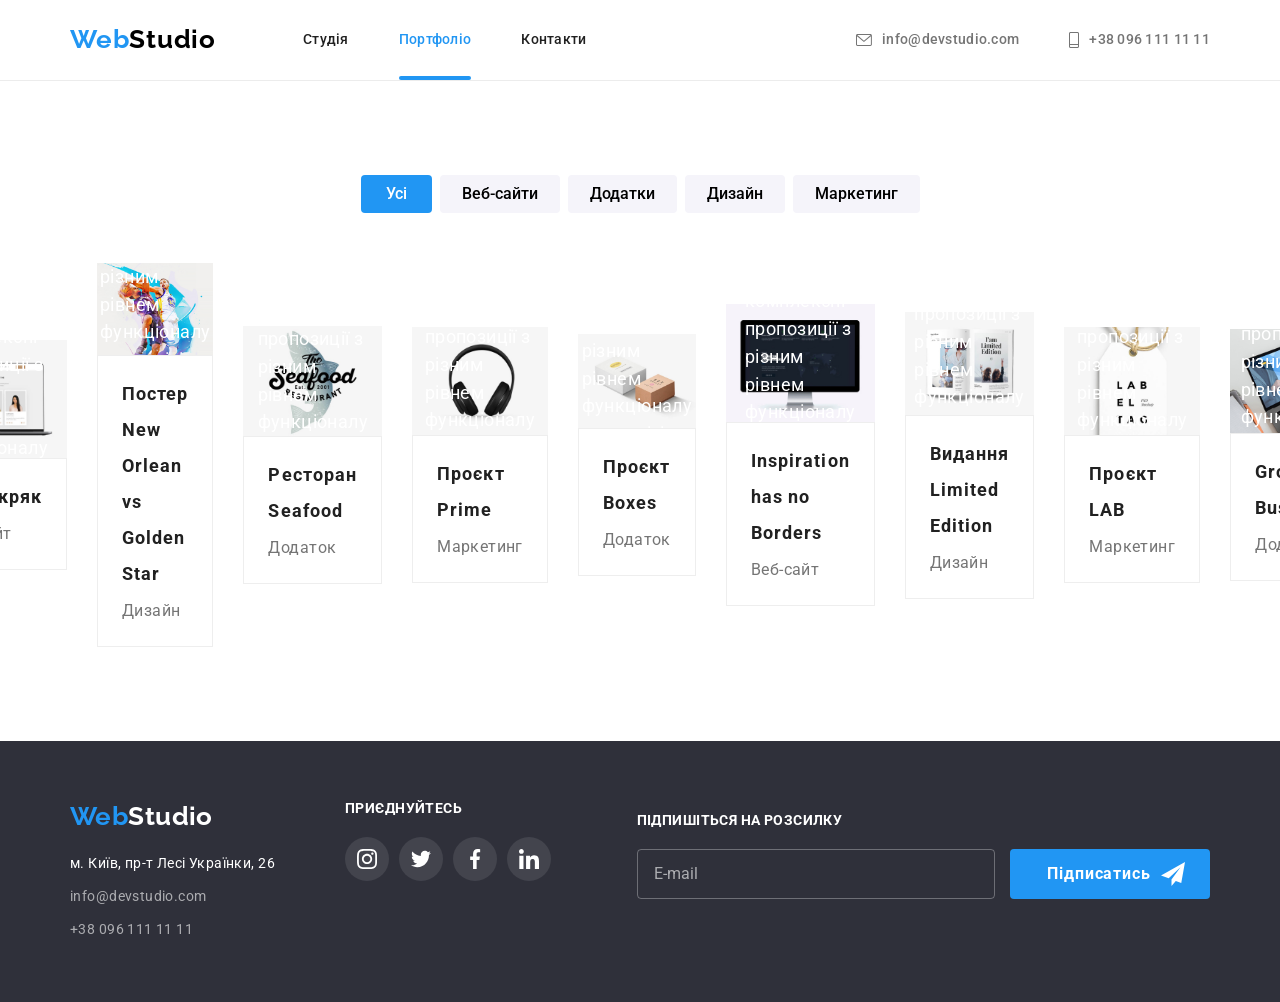
==== commit 3d74006b: "last" ====
--- a/portfolio.html
+++ b/portfolio.html
@@ -119,7 +119,31 @@
                 <li class="portfolio-cards__item">
                     <a href="" class="portfolio-cards__link link">
                         <div class="portfolio-cards__hover">
-                        <img src="./imges/web-site.jpg" alt="Технокряк" width="450">
+                            <picture>
+                                <source 
+                                    srcset="
+                                        ./imges/web-site.jpg         1x,
+                                        ./imges/web-site-desc-2x.jpg 2x
+                                    "
+                                    media="(min-width: 1200px)">
+                            </picture>
+                            <picture>
+                                <source 
+                                    srcset="
+                                        ./imges/web-site-tab.jpg    1x,
+                                        ./imges/web-site-tab-2x.jpg 2x
+                                    "
+                                    media="(min-width: 768px)">
+                            </picture>
+                            <picture>
+                                <source 
+                                    srcset="
+                                        ./imges/web-site-mob.jpg    1x,
+                                        ./imges/web-site-mob-2x.jpg 2x
+                                    "
+                                    media="(min-width: 480px)">
+                            </picture>
+                        <img src="./imges/web-site.jpg" alt="Технокряк" width="370">
                         <p class="portfolio-cards__text">
                             Ресурс пропонує комплексні пропозиції з різним рівнем функціоналу 
                             та сервісів. Все це дозволить відвідувачу отримати вичерпні відомості
@@ -135,7 +159,31 @@
                 <li class="portfolio-cards__item">
                    <a href="" class="portfolio-cards__link link">
                         <div class="portfolio-cards__hover">
-                            <img class="portfolio-photo" src="./imges/design.jpg" alt="Постер New Orlean vs Golden Star" width="450">
+                            <picture>
+                                <source 
+                                    srcset="
+                                        ./imges/design.jpg         1x,
+                                        ./imges/design-desc-2x.jpg 2x
+                                    "
+                                    media="(min-width: 1200px)">
+                            </picture>
+                            <picture>
+                                <source 
+                                    srcset="
+                                        ./imges/design-tab.jpg    1x,
+                                        ./imges/design-tab-2x.jpg 2x
+                                    "
+                                    media="(min-width: 768px)">
+                            </picture>
+                            <picture>
+                                <source 
+                                    srcset="
+                                        ./imges/design-mob.jpg    1x,
+                                        ./imges/design-mob-2x.jpg 2x
+                                    "
+                                    media="(min-width: 480px)">
+                            </picture>
+                            <img class="portfolio-photo" src="./imges/design.jpg" alt="Постер New Orlean vs Golden Star" width="370">
                             <p class="portfolio-cards__text">
                                 Ресурс пропонує комплексні пропозиції з різним рівнем функціоналу 
                                 та сервісів. Все це дозволить відвідувачу отримати вичерпні відомості
@@ -151,7 +199,31 @@
                 <li class="portfolio-cards__item">
                     <a href="" class="portfolio-cards__link link">
                         <div class="portfolio-cards__hover">
-                            <img src="./imges/seafood.jpg" alt="Ресторан Seafood" width="450">
+                            <picture>
+                                <source 
+                                    srcset="
+                                        ./imges/seafood.jpg         1x,
+                                        ./imges/seafood-desc-2x.jpg 2x
+                                    "
+                                    media="(min-width: 1200px)">
+                            </picture>
+                            <picture>
+                                <source 
+                                    srcset="
+                                        ./imges/seafood-tab.jpg    1x,
+                                        ./imges/seafood-tab-2x.jpg 2x
+                                    "
+                                    media="(min-width: 768px)">
+                            </picture>
+                            <picture>
+                                <source 
+                                    srcset="
+                                        ./imges/seafood-mob.jpg    1x,
+                                        ./imges/seafood-mob-2x.jpg 2x
+                                    "
+                                    media="(min-width: 480px)">
+                            </picture>
+                            <img src="./imges/seafood.jpg" alt="Ресторан Seafood" width="370">
                             <p class="portfolio-cards__text">
                             Ресурс пропонує комплексні пропозиції з різним рівнем функціоналу 
                             та сервісів. Все це дозволить відвідувачу отримати вичерпні відомості
@@ -167,7 +239,31 @@
                 <li class="portfolio-cards__item">
                     <a href="" class="portfolio-cards__link link">
                         <div class="portfolio-cards__hover">
-                            <img src="./imges/prime.jpg" alt="Проєкт Prime" width="450">
+                            <picture>
+                                <source 
+                                    srcset="
+                                        ./imges/prime.jpg         1x,
+                                        ./imges/prime-desc-2x.jpg 2x
+                                    "
+                                    media="(min-width: 1200px)">
+                            </picture>
+                            <picture>
+                                <source 
+                                    srcset="
+                                        ./imges/prime-tab.jpg    1x,
+                                        ./imges/prime-tab-2x.jpg 2x
+                                    "
+                                    media="(min-width: 768px)">
+                            </picture>
+                            <picture>
+                                <source 
+                                    srcset="
+                                        ./imges/prime-mob.jpg    1x,
+                                        ./imges/prime-mob-2x.jpg 2x
+                                    "
+                                    media="(min-width: 480px)">
+                            </picture>
+                            <img src="./imges/prime.jpg" alt="Проєкт Prime" width="370">
                             <p class="portfolio-cards__text">
                             Ресурс пропонує комплексні пропозиції з різним рівнем функціоналу 
                             та сервісів. Все це дозволить відвідувачу отримати вичерпні відомості
@@ -183,7 +279,31 @@
                 <li class="portfolio-cards__item">
                     <a href="" class="portfolio-cards__link link">
                         <div class="portfolio-cards__hover">
-                            <img src="./imges/boxes.jpg" alt="Проєкт Boxes" width="450">
+                            <picture>
+                                <source 
+                                    srcset="
+                                        ./imges/boxes.jpg         1x,
+                                        ./imges/boxes-desc-2x.jpg 2x
+                                    "
+                                    media="(min-width: 1200px)">
+                            </picture>
+                            <picture>
+                                <source 
+                                    srcset="
+                                        ./imges/boxes-tab.jpg    1x,
+                                        ./imges/boxes-tab-2x.jpg 2x
+                                    "
+                                    media="(min-width: 768px)">
+                            </picture>
+                            <picture>
+                                <source 
+                                    srcset="
+                                        ./imges/boxes-mob.jpg   1x,
+                                        ./imges/boxes-mob-2x.jpg 2x
+                                    "
+                                    media="(min-width: 480px)">
+                            </picture>
+                            <img src="./imges/boxes.jpg" alt="Проєкт Boxes" width="370">
                             <p class="portfolio-cards__text">
                             Ресурс пропонує комплексні пропозиції з різним рівнем функціоналу 
                             та сервісів. Все це дозволить відвідувачу отримати вичерпні відомості
@@ -199,7 +319,31 @@
                 <li class="portfolio-cards__item">
                     <a href="" class="portfolio-cards__link link">
                         <div class="portfolio-cards__hover">
-                            <img src="./imges/inspiration.jpg" alt="Inspiration has no Borders" width="450">
+                            <picture>
+                                <source 
+                                    srcset="
+                                        ./imges/boxes.jpg         1x,
+                                        ./imges/boxes-desc-2x.jpg 2x
+                                    "
+                                    media="(min-width: 1200px)">
+                            </picture>
+                            <picture>
+                                <source 
+                                    srcset="
+                                        ./imges/boxes-tab.jpg    1x,
+                                        ./imges/boxes-tab-2x.jpg 2x
+                                    "
+                                    media="(min-width: 768px)">
+                            </picture>
+                            <picture>
+                                <source 
+                                    srcset="
+                                        ./imges/boxes-mob.jpg   1x,
+                                        ./imges/boxes-mob-2x.jpg 2x
+                                    "
+                                    media="(min-width: 480px)">
+                            </picture>
+                            <img src="./imges/inspiration.jpg" alt="Inspiration has no Borders" width="370">
                             <p class="portfolio-cards__text">
                             Ресурс пропонує комплексні пропозиції з різним рівнем функціоналу 
                             та сервісів. Все це дозволить відвідувачу отримати вичерпні відомості
@@ -215,7 +359,31 @@
                 <li class="portfolio-cards__item">
                     <a href="" class="portfolio-cards__link link">
                         <div class="portfolio-cards__hover">
-                            <img src="./imges/limited-edition.jpg" alt="Видання Limited Edition" width="450">
+                            <picture>
+                                <source 
+                                    srcset="
+                                        ./imges/edition.jpg         1x,
+                                        ./imges/edition-desc-2x.jpg 2x
+                                    "
+                                    media="(min-width: 1200px)">
+                            </picture>
+                            <picture>
+                                <source 
+                                    srcset="
+                                        ./imges/edition-tab.jpg    1x,
+                                        ./imges/edition-tab-2x.jpg 2x
+                                    "
+                                    media="(min-width: 768px)">
+                            </picture>
+                            <picture>
+                                <source 
+                                    srcset="
+                                        ./imges/edition-mob.jpg   1x,
+                                        ./imges/edition-mob-2x.jpg 2x
+                                    "
+                                    media="(min-width: 480px)">
+                            </picture>
+                            <img src="./imges/edition.jpg" alt="Видання Limited Edition" width="370">
                             <p class="portfolio-cards__text">
                             Ресурс пропонує комплексні пропозиції з різним рівнем функціоналу 
                             та сервісів. Все це дозволить відвідувачу отримати вичерпні відомості
@@ -231,7 +399,31 @@
                 <li class="portfolio-cards__item">
                     <a href="" class="portfolio-cards__link link">
                         <div class="portfolio-cards__hover">
-                            <img src="./imges/lab.jpg" alt="Проєкт LAB" width="450">
+                            <picture>
+                                <source 
+                                    srcset="
+                                        ./imges/lab.jpg         1x,
+                                        ./imges/lab-desc-2x.jpg 2x
+                                    "
+                                    media="(min-width: 1200px)">
+                            </picture>
+                            <picture>
+                                <source 
+                                    srcset="
+                                        ./imges/lab-tab.jpg    1x,
+                                        ./imges/lab-tab-2x.jpg 2x
+                                    "
+                                    media="(min-width: 768px)">
+                            </picture>
+                            <picture>
+                                <source 
+                                    srcset="
+                                        ./imges/lab-mob.jpg   1x,
+                                        ./imges/lab-mob-2x.jpg 2x
+                                    "
+                                    media="(min-width: 480px)">
+                            </picture>
+                            <img src="./imges/lab.jpg" alt="Проєкт LAB" width="370">
                             <p class="portfolio-cards__text">
                             Ресурс пропонує комплексні пропозиції з різним рівнем функціоналу 
                             та сервісів. Все це дозволить відвідувачу отримати вичерпні відомості
@@ -247,7 +439,31 @@
                 <li class="portfolio-cards__item">
                     <a href="" class="portfolio-cards__link link">
                         <div class="portfolio-cards__hover">
-                            <img src="./imges/growing-business.jpg" alt="Growing Business" width="450">
+                            <picture>
+                                <source 
+                                    srcset="
+                                        ./imges/business.jpg         1x,
+                                        ./imges/business-desc-2x.jpg 2x
+                                    "
+                                    media="(min-width: 1200px)">
+                            </picture>
+                            <picture>
+                                <source 
+                                    srcset="
+                                        ./imges/business-tab.jpg    1x,
+                                        ./imges/business-tab-2x.jpg 2x
+                                    "
+                                    media="(min-width: 768px)">
+                            </picture>
+                            <picture>
+                                <source 
+                                    srcset="
+                                        ./imges/business-mob.jpg    1x,
+                                        ./imges/business-mob-2x.jpg 2x
+                                    "
+                                    media="(min-width: 480px)">
+                            </picture>
+                            <img src="./imges/business.jpg" alt="Growing Business" width="370">
                             <p class="portfolio-cards__text">
                             Ресурс пропонує комплексні пропозиції з різним рівнем функціоналу 
                             та сервісів. Все це дозволить відвідувачу отримати вичерпні відомості
--- a/css/main.min.css
+++ b/css/main.min.css
@@ -1 +1 @@
-:root{--accent-color: #2196F3;--title-text-color: #212121;--text-color: #757575;--btn-color: #F5F4FA;--white-color: #fff;--icon-color: #AFB1B8;--liner-gradient: linear-gradient(to right, rgba(47, 48, 58, 0.4), rgba(47, 48, 58, 0.4))}.visualy-hidden{position:absolute;white-space:nowrap;width:1px;height:1px;overflow:hidden;border:0;padding:0;clip:rect(0 0 0 0);-webkit-clip-path:inset(50%);clip-path:inset(50%);margin:-1px}.link{text-decoration:none;color:var(--title-text-color)}p,h1,h2,h3,h4,h5,h6{margin:0}ul,ol{margin:0;padding-left:0;list-style:none}button{cursor:pointer;border:none}address{font-style:normal}img{display:block;max-width:100%;height:auto}.page{background-color:var(--white-color);font-family:"Roboto",sans-serif;color:var(--title-text-color);font-size:14px;letter-spacing:.03em}.container{width:100%;padding-left:15px;padding-right:15px;margin:0 auto}@media screen and (min-width: 320px){.container{width:290px}}@media screen and (min-width: 480px){.container{width:450px}}@media screen and (min-width: 768px){.container{width:738px}}@media screen and (min-width: 1200px){.container{width:1170px}}.section__title{font-size:28px;line-height:1.16;text-align:center;margin-bottom:50px}@media screen and (min-width: 1200px){.section__title{font-size:36px}}.section{padding-top:60px;padding-bottom:60px}@media screen and (min-width: 1200px){.section{padding-top:94px;padding-bottom:94px}}.backdrop{position:fixed;background-color:rgba(0,0,0,.2);top:0;width:100%;height:100%;-webkit-transition:opacity 300ms linear,visibility 300ms linear;transition:opacity 300ms linear,visibility 300ms linear}.modal{background:#fff;-webkit-box-shadow:0px 1px 3px rgba(0,0,0,.12),0px 1px 1px rgba(0,0,0,.14),0px 2px 1px rgba(0,0,0,.2);box-shadow:0px 1px 3px rgba(0,0,0,.12),0px 1px 1px rgba(0,0,0,.14),0px 2px 1px rgba(0,0,0,.2);border-radius:4px;width:450px;height:609px;position:absolute;top:50%;left:50%;-webkit-transform:translate(-50%, -50%);transform:translate(-50%, -50%);padding:40px}@media screen and (min-width: 1200px){.modal{width:528px;height:581px}}.modal-btn{background:var(--white-color);border:1px solid rgba(0,0,0,.1);width:30px;height:30px;border-radius:50%;position:absolute;top:8px;right:8px;-webkit-box-sizing:border-box;box-sizing:border-box;display:-webkit-box;display:-ms-flexbox;display:flex;-webkit-box-align:center;-ms-flex-align:center;align-items:center;-webkit-box-pack:center;-ms-flex-pack:center;justify-content:center}.modal-svg{-webkit-transition:fill 250ms cubic-bezier(0.4, 0, 0.2, 1);transition:fill 250ms cubic-bezier(0.4, 0, 0.2, 1)}.modal-btn:hover,.modal-btn:focus{fill:var(--accent-color)}.backdrop.is-hidden{opacity:0;visibility:hidden;pointer-events:none}.modal-title{font-weight:700;font-size:20px;line-height:1.15;letter-spacing:.03em;text-align:center;margin-bottom:12px}.modal-label{margin-bottom:10px;display:block}.user-name-title{font-size:12px;line-height:1.16;letter-spacing:.01em;font-weight:400;color:var(--text-color);display:block;margin-bottom:4px}.input-svg{position:relative;display:block}.modal-input,.modal-comment{width:100%;height:40px;border:1px solid rgba(33,33,33,.2);border-radius:4px;padding-left:42px;-webkit-transition:border 250ms cubic-bezier(0.4, 0, 0.2, 1);transition:border 250ms cubic-bezier(0.4, 0, 0.2, 1)}.modal-input:focus,.modal-comment:focus{outline:rgba(0,0,0,0);border:1px solid var(--accent-color)}.modal-input:focus+.modal-form-svg{fill:var(--accent-color)}.modal-user-comment{display:block;margin-bottom:20px}.modal-form-svg{position:absolute;top:50%;-webkit-transform:translateY(-50%);transform:translateY(-50%);left:12px;-webkit-transition:fill 250ms cubic-bezier(0.4, 0, 0.2, 1);transition:fill 250ms cubic-bezier(0.4, 0, 0.2, 1)}.modal-comment{width:100%;height:120px;border:1px solid rgba(33,33,33,.2);border-radius:4px;margin-top:4px;padding-top:12px;padding-left:16px;resize:none;display:block}.modal-comment::-webkit-input-placeholder{font-size:12px;line-height:1.16;letter-spacing:.01em;color:rgba(117,117,117,.5)}.modal-comment::-moz-placeholder{font-size:12px;line-height:1.16;letter-spacing:.01em;color:rgba(117,117,117,.5)}.modal-comment:-ms-input-placeholder{font-size:12px;line-height:1.16;letter-spacing:.01em;color:rgba(117,117,117,.5)}.modal-comment::-ms-input-placeholder{font-size:12px;line-height:1.16;letter-spacing:.01em;color:rgba(117,117,117,.5)}.modal-comment::placeholder{font-size:12px;line-height:1.16;letter-spacing:.01em;color:rgba(117,117,117,.5)}.check-box{display:-webkit-box;display:-ms-flexbox;display:flex;-webkit-box-align:center;-ms-flex-align:center;align-items:center;-webkit-box-pack:center;-ms-flex-pack:center;justify-content:center;margin-bottom:30px}.checked-content{display:-webkit-box;display:-ms-flexbox;display:flex;-webkit-box-align:center;-ms-flex-align:center;align-items:center;text-align:center}.checked-text,.checked-link{font-size:12px;line-height:1.16;letter-spacing:.03em}@media screen and (min-width: 1200px){.checked-text,.checked-link{font-size:14px;line-height:1.71;letter-spacing:.03em}}.checked-svg{border:2px solid var(--title-text-color);border-radius:2px;width:16px;height:15px;fill:rgba(0,0,0,0);display:-webkit-box;display:-ms-flexbox;display:flex;-webkit-box-align:center;-ms-flex-align:center;align-items:center;-webkit-box-pack:center;-ms-flex-pack:center;justify-content:center;margin-right:8px}.checked-text{color:var(--text-color)}.checked-link{color:var(--accent-color)}.input-checkbox:checked+.checked-content .checked-svg{background-color:var(--accent-color);border:rgba(0,0,0,0);fill:var(--white-color)}.modal-form-btn{min-width:200px;height:50px;border-radius:4px;background-color:var(--accent-color);font-size:16px;line-height:1.87;letter-spacing:.06em;color:var(--white-color);display:block;text-align:center;-webkit-box-pack:center;-ms-flex-pack:center;justify-content:center;-webkit-box-align:center;-ms-flex-align:center;align-items:center;margin:0 auto;-webkit-transition:color 250ms cubic-bezier(0.4, 0, 0.2, 1),background-color 250ms cubic-bezier(0.4, 0, 0.2, 1),-webkit-box-shadow 250ms cubic-bezier(0.4, 0, 0.2, 1);transition:color 250ms cubic-bezier(0.4, 0, 0.2, 1),background-color 250ms cubic-bezier(0.4, 0, 0.2, 1),-webkit-box-shadow 250ms cubic-bezier(0.4, 0, 0.2, 1);transition:box-shadow 250ms cubic-bezier(0.4, 0, 0.2, 1),color 250ms cubic-bezier(0.4, 0, 0.2, 1),background-color 250ms cubic-bezier(0.4, 0, 0.2, 1);transition:box-shadow 250ms cubic-bezier(0.4, 0, 0.2, 1),color 250ms cubic-bezier(0.4, 0, 0.2, 1),background-color 250ms cubic-bezier(0.4, 0, 0.2, 1),-webkit-box-shadow 250ms cubic-bezier(0.4, 0, 0.2, 1)}.modal-form-btn:hover,.modal-form-btn:focus{-webkit-box-shadow:0px 4px 4px rgba(0,0,0,.15);box-shadow:0px 4px 4px rgba(0,0,0,.15)}.container-header{display:-webkit-box;display:-ms-flexbox;display:flex;-webkit-box-align:center;-ms-flex-align:center;align-items:center;position:relative}.nav{display:-webkit-box;display:-ms-flexbox;display:flex;-webkit-box-align:center;-ms-flex-align:center;align-items:center}@media screen and (min-width: 1200px){.nav__logo__svg{display:none}}.nav__logo{text-decoration:none;color:#000;font-family:"Raleway",sans-serif;font-weight:700;font-size:24px;line-height:1.16;letter-spacing:.03em;padding-top:16px;padding-bottom:16px}@media screen and (min-width: 768px){.nav__logo{margin-right:87px}}@media screen and (min-width: 1200px){.nav__logo{padding-top:24px;padding-bottom:25px;font-weight:700;font-size:26px;line-height:1.19}}.accent{color:var(--accent-color)}.site-nav{display:none}@media screen and (min-width: 768px){.site-nav{display:-webkit-box;display:-ms-flexbox;display:flex;gap:50px}}.site-nav__link{display:block;font-weight:500;line-height:1.14;letter-spacing:.02em;padding:32px 0;position:relative;-webkit-transition:color 250ms cubic-bezier(0.4, 0, 0.2, 1);transition:color 250ms cubic-bezier(0.4, 0, 0.2, 1)}.site-nav__item{position:relative}.site-nav__link:hover,.site-nav__link:focus,.contacts__link:hover,.contacts__link:focus{color:var(--accent-color)}.site-nav .current{color:var(--accent-color)}.site-nav__item .current::after{content:"";left:0;bottom:0;display:block;width:100%;height:4px;border-radius:2px;background-color:var(--accent-color);position:absolute}.contacts{margin-left:auto}@media screen and (min-width: 768px){.contacts{display:-webkit-box;display:-ms-flexbox;display:flex;-webkit-box-orient:vertical;-webkit-box-direction:normal;-ms-flex-direction:column;flex-direction:column;gap:10px}}@media screen and (min-width: 1200px){.contacts{-webkit-box-orient:horizontal;-webkit-box-direction:normal;-ms-flex-direction:row;flex-direction:row;-webkit-box-align:center;-ms-flex-align:center;align-items:center;-webkit-box-pack:center;-ms-flex-pack:center;justify-content:center;gap:50px}}.contacts__link{display:none;-webkit-transition:color 250ms cubic-bezier(0.4, 0, 0.2, 1);transition:color 250ms cubic-bezier(0.4, 0, 0.2, 1)}@media screen and (min-width: 768px){.contacts__link{font-weight:500;font-size:12px;line-height:1.14;letter-spacing:.02em;text-decoration:none;color:var(--text-color);display:-webkit-box;display:-ms-flexbox;display:flex;gap:10px}}@media screen and (min-width: 1200px){.contacts__link{display:-webkit-box;display:-ms-flexbox;display:flex;-webkit-box-align:center;-ms-flex-align:center;align-items:center;-webkit-box-pack:center;-ms-flex-pack:center;justify-content:center;gap:10px;padding:24px 0;font-weight:500;font-size:14px;line-height:1.14;letter-spacing:.02em}}.contacts__icon{fill:currentColor}.contacts__link:hover,.contacts__link:focus{color:var(--accent-color)}.mob-modal{height:100%;display:-webkit-box;display:-ms-flexbox;display:flex;-webkit-box-orient:vertical;-webkit-box-direction:normal;-ms-flex-direction:column;flex-direction:column;-webkit-box-pack:justify;-ms-flex-pack:justify;justify-content:space-between;overflow:auto}.mob-modal__open{border:none;border-color:rgba(0,0,0,0);background-color:rgba(0,0,0,0);right:0;position:absolute}@media screen and (min-width: 768px){.mob-modal__open{display:none}}.mob-modal__close{border:none;border-color:rgba(0,0,0,0);background-color:rgba(0,0,0,0);padding:0;display:-webkit-box;display:-ms-flexbox;display:flex;top:21px;right:25px}.mob-modal__close:hover,.mob-modal__close:focus,.mob-modal__open:hover,.mob-modal__open:focus{fill:var(--accent-color)}.backdrop-menu.is-hidden{opacity:0;visibility:hidden;pointer-events:none;-webkit-transition:opacity 300ms linear,visibility 300ms linear;transition:opacity 300ms linear,visibility 300ms linear}.backdrop-menu{background-color:#fff;position:fixed;top:0;width:100%;height:100%;padding:48px 40px;z-index:1}@media screen and (min-width: 768px){.backdrop-menu{display:none}}.mob-nav__link{font-weight:500;font-size:40px;line-height:1.17;letter-spacing:.02em;color:var(--title-text-color);-webkit-transition:color 250ms cubic-bezier(0.4, 0, 0.2, 1);transition:color 250ms cubic-bezier(0.4, 0, 0.2, 1)}.mob-nav__item{margin-bottom:32px}.mob-nav__link:hover,.mob-nav__link:focus{color:var(--accent-color)}.mob-nav__item .current{color:var(--accent-color)}.mob-tel{font-weight:500;font-size:34px;line-height:1.17;letter-spacing:.02em;color:var(--accent-color)}.mob-mail{font-weight:500;font-size:24px;line-height:1.16;letter-spacing:.02em;color:var(--text-color)}.mob-tel__item{margin-bottom:32px}.mob-mail__item{margin-bottom:64px}.mob-soc{display:-webkit-box;display:-ms-flexbox;display:flex}.mob-soc__link{font-weight:500;font-size:18px;line-height:1.22;letter-spacing:.02em;color:var(--accent-color)}.mob-soc__item:not(:last-child)::after{content:"";width:22px;border:1px solid rgba(33,33,33,.2);margin-right:10px;margin-left:10px}.hero{min-width:480px;max-width:768px;height:400px;margin-left:auto;margin-right:auto;background-image:var(--liner-gradient),url(../imges/bg-mob.jpg);background-repeat:no-repeat;background-position:center;background-size:cover;position:relative;padding-top:118px;padding-bottom:118px}@media(min-device-pixel-ratio: 2),(-webkit-min-device-pixel-ratio: 2),(min-resolution: 192dpi),(min-resolution: 2dppx){.hero{background-image:var(--liner-gradient),url(../imges/bg-mob-2x.jpg)}}@media screen and (min-width: 768px){.hero{background-image:var(--liner-gradient),url(../imges/bg-tab.jpg);min-width:768px;max-width:1200px;height:400px}}@media screen and (min-width: 768px)and (min-device-pixel-ratio: 2),screen and (min-width: 768px)and (-webkit-min-device-pixel-ratio: 2),screen and (min-width: 768px)and (min-resolution: 192dpi),screen and (min-width: 768px)and (min-resolution: 2dppx){.hero{background-image:var(--liner-gradient),url(../imges/bg-tab-2x.jpg)}}@media screen and (min-width: 1200px){.hero{background-image:var(--liner-gradient),url(../imges/bg-desc.jpg);min-width:1200px;max-width:1600px;height:600px;padding-top:200px;padding-bottom:200px}}@media screen and (min-width: 1200px)and (min-device-pixel-ratio: 2),screen and (min-width: 1200px)and (-webkit-min-device-pixel-ratio: 2),screen and (min-width: 1200px)and (min-resolution: 192dpi),screen and (min-width: 1200px)and (min-resolution: 2dppx){.hero{background-image:var(--liner-gradient),url(../imges/bg-desc-2x.jpg)}}.hero__title{color:var(--white-color);font-weight:900;font-size:26px;line-height:1.61;letter-spacing:.06em;text-align:center;text-transform:uppercase;max-width:360px;margin-left:auto;margin-right:auto;margin-bottom:30px}@media screen and (min-width: 1200px){.hero__title{font-weight:900;font-size:44px;line-height:1.36;letter-spacing:.06em;max-width:696px}}.hero__btn{background-color:var(--accent-color);color:var(--white-color);min-width:200px;height:50px;left:692px;top:430px;font-weight:700;font-size:16px;line-height:1.87;letter-spacing:.06em;-webkit-box-align:center;-ms-flex-align:center;align-items:center;text-align:center;-webkit-box-shadow:0px 4px 4px rgba(0,0,0,.15);box-shadow:0px 4px 4px rgba(0,0,0,.15);border-radius:4px;height:50px;display:block;margin:0 auto;-webkit-transition:color 250ms cubic-bezier(0.4, 0, 0.2, 1),background-color 250ms cubic-bezier(0.4, 0, 0.2, 1);transition:color 250ms cubic-bezier(0.4, 0, 0.2, 1),background-color 250ms cubic-bezier(0.4, 0, 0.2, 1)}@media screen and (min-width: 1200px){.hero__btn{min-width:216px}}.hero__btn:hover,.hero__btn:focus{background-color:#188ce8}.privilage{padding-bottom:0}@media screen and (max-width: 1199px){.privilage{margin-bottom:60px}}.privilage-list{display:-webkit-box;display:-ms-flexbox;display:flex;-ms-flex-wrap:wrap;flex-wrap:wrap;gap:30px}@media screen and (min-width: 768px){.privilage__item{width:calc((100% - 30px)/2)}}@media screen and (min-width: 1200px){.privilage__item{width:calc((100% - 90px)/4)}}.privilage__title{font-size:14px;line-height:1.14;text-transform:uppercase;margin-bottom:10px;text-align:center;-webkit-box-pack:center;-ms-flex-pack:center;justify-content:center}.privilage__text{color:var(--text-color);line-height:1.71}.privilage__soc{height:120px;background-color:#f5f4fa;margin-bottom:30px;border-radius:4px;display:-webkit-box;display:-ms-flexbox;display:flex;-webkit-box-align:center;-ms-flex-align:center;align-items:center;-webkit-box-pack:center;-ms-flex-pack:center;justify-content:center}@media screen and (max-width: 1200px){.about{display:none}}.about__list{display:-webkit-box;display:-ms-flexbox;display:flex;gap:30px}.about__item{width:calc((100% - 60px)/3);position:relative}.about__text{font-weight:700;font-size:14px;line-height:1.14;color:var(--white-color);background-color:rgba(47,48,58,.8);width:100%;height:70px;text-transform:uppercase;position:absolute;bottom:0;left:0;display:-webkit-box;display:-ms-flexbox;display:flex;-webkit-box-align:center;-ms-flex-align:center;align-items:center;-webkit-box-pack:center;-ms-flex-pack:center;justify-content:center}.team{background-color:#f5f4fa}.team-list{display:-webkit-box;display:-ms-flexbox;display:flex;-ms-flex-wrap:wrap;flex-wrap:wrap;gap:30px}.team-list__item{background-color:var(--white-color);-webkit-box-shadow:0px 1px 3px rgba(0,0,0,.12),0px 1px 1px rgba(0,0,0,.14),0px 2px 1px rgba(0,0,0,.2);box-shadow:0px 1px 3px rgba(0,0,0,.12),0px 1px 1px rgba(0,0,0,.14),0px 2px 1px rgba(0,0,0,.2);border-radius:0px 0px 4px 4px;-webkit-box-align:center;-ms-flex-align:center;align-items:center}@media screen and (min-width: 768px){.team-list__item{width:calc((100% - 30px)/2)}}@media screen and (min-width: 1200px){.team-list__item{width:calc((100% - 90px)/4)}}.team-content{padding-top:30px;padding-bottom:30px}.team-content__title{font-weight:500;font-size:16px;line-height:1.18;margin-bottom:10px;text-align:center}.team-content__text{color:var(--text-color);font-size:16px;line-height:1.18;text-align:center;margin-bottom:16px}.team-soc{display:-webkit-box;display:-ms-flexbox;display:flex;-webkit-box-align:center;-ms-flex-align:center;align-items:center;-webkit-box-pack:center;-ms-flex-pack:center;justify-content:center;gap:10px}.team-soc__link{width:100%;height:100%;width:44px;height:44px;display:-webkit-box;display:-ms-flexbox;display:flex;-webkit-box-align:center;-ms-flex-align:center;align-items:center;-webkit-box-pack:center;-ms-flex-pack:center;justify-content:center;border-radius:50%;-webkit-transition:background-color 250ms cubic-bezier(0.4, 0, 0.2, 1);transition:background-color 250ms cubic-bezier(0.4, 0, 0.2, 1)}.team-soc__icon{fill:var(--icon-color);-webkit-transition:fill 250ms cubic-bezier(0.4, 0, 0.2, 1);transition:fill 250ms cubic-bezier(0.4, 0, 0.2, 1)}.team-soc__link:hover,.team-soc__link:focus{background-color:var(--accent-color)}.team-soc__link:hover .team-soc__icon,.team-soc__link:focus .team-soc__icon{fill:var(--white-color)}.regular-list{display:-webkit-box;display:-ms-flexbox;display:flex;-ms-flex-wrap:wrap;flex-wrap:wrap;gap:30px;margin-top:50px}@media screen and (min-width: 480px){.regular-list__item{width:calc((100% - 30px)/2)}}@media screen and (min-width: 768px){.regular-list__item{width:calc((100% - 60px)/3)}}@media screen and (min-width: 1200px){.regular-list__item{width:calc((100% - 150px)/6)}}.regular-list__link{display:-webkit-box;display:-ms-flexbox;display:flex;height:92px;width:210px;-webkit-box-align:center;-ms-flex-align:center;align-items:center;-webkit-box-pack:center;-ms-flex-pack:center;justify-content:center;border:1px solid #afb1b8;border-radius:4px;color:var(--icon-color);-webkit-transition:color 250ms cubic-bezier(0.4, 0, 0.2, 1),border-color 250ms cubic-bezier(0.4, 0, 0.2, 1);transition:color 250ms cubic-bezier(0.4, 0, 0.2, 1),border-color 250ms cubic-bezier(0.4, 0, 0.2, 1)}@media screen and (min-width: 748px){.regular-list__link{width:226px}}@media screen and (min-width: 1200px){.regular-list__link{width:170px}}.regular-list__icon{fill:currentColor}.regular-list__link:hover,.regular-list__link:focus{border-color:var(--accent-color);color:var(--accent-color)}.footer{background-color:#2f303a;padding-top:60px;padding-bottom:60px}.address-list__address,.address-list__mail{margin-bottom:8px}@media screen and (min-width: 1200px){.address-list__address,.address-list__mail{margin-bottom:9px}}@media screen and (max-width: 1199px){.footer-section{display:-webkit-box;display:-ms-flexbox;display:flex;-webkit-box-orient:vertical;-webkit-box-direction:normal;-ms-flex-direction:column;flex-direction:column;-webkit-box-align:center;-ms-flex-align:center;align-items:center;text-align:center}}.address-list{margin-bottom:60px}@media screen and (min-width: 1200px){.address-list{margin-bottom:0}}.address-list__link,.address .link{line-height:1.71}.address .link{color:rgba(255,255,255,.6);font-style:normal}.address-list__link{color:var(--white-color);text-decoration:none}@media screen and (min-width: 768px){.contacts-soc{display:-webkit-box;display:-ms-flexbox;display:flex}}@media screen and (min-width: 1200px){.contacts-soc{gap:70px}}@media screen and (min-width: 768px)and (max-width: 1199px){.contacts-soc{gap:165px}}.footer__logo{color:var(--white-color);text-decoration:none;font-family:"Raleway",sans-serif;font-weight:700;font-size:26px;line-height:1.19}@media screen and (min-width: 1200px){.footer__logo{margin-right:0;display:block;margin-bottom:20px}}.footer .link:hover,.footer .link:focus{color:var(--accent-color)}.footer .link{-webkit-transition:color 250ms cubic-bezier(0.4, 0, 0.2, 1);transition:color 250ms cubic-bezier(0.4, 0, 0.2, 1)}.footer-soc__list{display:-webkit-box;display:-ms-flexbox;display:flex;-webkit-box-align:center;-ms-flex-align:center;align-items:center;-webkit-box-pack:center;-ms-flex-pack:center;justify-content:center;gap:10px;margin-bottom:60px}@media screen and (min-width: 1200px){.footer-soc__list{margin-bottom:0}}.footer-soc__link{width:100%;height:100%;display:-webkit-box;display:-ms-flexbox;display:flex;-webkit-box-align:center;-ms-flex-align:center;align-items:center;-webkit-box-pack:center;-ms-flex-pack:center;justify-content:center;width:44px;height:44px;border-radius:50%;background-color:#43444d;-webkit-transition:background-color 250ms cubic-bezier(0.4, 0, 0.2, 1);transition:background-color 250ms cubic-bezier(0.4, 0, 0.2, 1)}@media screen and (max-width: 1199px){.footer-icons{-webkit-box-orient:vertical;-webkit-box-direction:normal;-ms-flex-direction:column;flex-direction:column;text-align:center;display:-webkit-box;display:-ms-flexbox;display:flex;-webkit-box-align:center;-ms-flex-align:center;align-items:center;-webkit-box-pack:center;-ms-flex-pack:center;justify-content:center}}.footer-soc__icon{fill:var(--white-color)}.footer-soc__link:hover,.footer-soc__link:focus{background-color:var(--accent-color)}.footer-soc__title{font-size:14px;line-height:1.14;letter-spacing:.03em;text-transform:uppercase;color:var(--white-color);margin-bottom:20px}@media screen and (max-width: 1199px){.footer>.container{display:-webkit-box;display:-ms-flexbox;display:flex;-webkit-box-orient:vertical;-webkit-box-direction:normal;-ms-flex-direction:column;flex-direction:column;-webkit-box-align:center;-ms-flex-align:center;align-items:center;-webkit-box-pack:center;-ms-flex-pack:center;justify-content:center}}@media screen and (min-width: 1200px){.footer>.container{display:-webkit-box;display:-ms-flexbox;display:flex;-webkit-box-align:baseline;-ms-flex-align:baseline;align-items:baseline;-webkit-box-pack:justify;-ms-flex-pack:justify;justify-content:space-between}}@media screen and (max-width: 1199px){.footer-form__container{display:-webkit-box;display:-ms-flexbox;display:flex;-webkit-box-align:center;-ms-flex-align:center;align-items:center;-webkit-box-pack:center;-ms-flex-pack:center;justify-content:center;text-align:center;-webkit-box-orient:vertical;-webkit-box-direction:normal;-ms-flex-direction:column;flex-direction:column}}@media screen and (max-width: 1199px){.footer-form{display:-webkit-box;display:-ms-flexbox;display:flex;-webkit-box-align:center;-ms-flex-align:center;align-items:center;-webkit-box-pack:center;-ms-flex-pack:center;justify-content:center;text-align:center;-webkit-box-orient:vertical;-webkit-box-direction:normal;-ms-flex-direction:column;flex-direction:column}}.footer-form__email{width:450px;height:50px;border:1px solid rgba(255,255,255,.3);background-color:rgba(0,0,0,0);border-radius:4px;color:var(--white-color);padding-left:16px;margin-bottom:20px}@media screen and (min-width: 1200px){.footer-form__email{width:358px}}.footer-form__email::-webkit-input-placeholder{font-weight:400;font-size:16px;line-height:1.25;color:rgba(255,255,255,.6)}.footer-form__email::-moz-placeholder{font-weight:400;font-size:16px;line-height:1.25;color:rgba(255,255,255,.6)}.footer-form__email:-ms-input-placeholder{font-weight:400;font-size:16px;line-height:1.25;color:rgba(255,255,255,.6)}.footer-form__email::-ms-input-placeholder{font-weight:400;font-size:16px;line-height:1.25;color:rgba(255,255,255,.6)}.footer-form__email::placeholder{font-weight:400;font-size:16px;line-height:1.25;color:rgba(255,255,255,.6)}.footer-form__btn{width:200px;height:50px;background-color:var(--accent-color);border-radius:4px;-webkit-box-align:center;-ms-flex-align:center;align-items:center;-webkit-box-pack:center;-ms-flex-pack:center;justify-content:center;align-items:center;justify-content:center;margin-left:12px;-webkit-transition:color 250ms cubic-bezier(0.4, 0, 0.2, 1),background-color 250ms cubic-bezier(0.4, 0, 0.2, 1),fill 250ms cubic-bezier(0.4, 0, 0.2, 1),-webkit-box-shadow 250ms cubic-bezier(0.4, 0, 0.2, 1);transition:color 250ms cubic-bezier(0.4, 0, 0.2, 1),background-color 250ms cubic-bezier(0.4, 0, 0.2, 1),fill 250ms cubic-bezier(0.4, 0, 0.2, 1),-webkit-box-shadow 250ms cubic-bezier(0.4, 0, 0.2, 1);transition:box-shadow 250ms cubic-bezier(0.4, 0, 0.2, 1),color 250ms cubic-bezier(0.4, 0, 0.2, 1),background-color 250ms cubic-bezier(0.4, 0, 0.2, 1),fill 250ms cubic-bezier(0.4, 0, 0.2, 1);transition:box-shadow 250ms cubic-bezier(0.4, 0, 0.2, 1),color 250ms cubic-bezier(0.4, 0, 0.2, 1),background-color 250ms cubic-bezier(0.4, 0, 0.2, 1),fill 250ms cubic-bezier(0.4, 0, 0.2, 1),-webkit-box-shadow 250ms cubic-bezier(0.4, 0, 0.2, 1)}.footer-icon__title{font-size:16px;line-height:1.87;letter-spacing:.06em;color:var(--white-color);margin-left:12px}.footer-icon{display:-webkit-box;display:-ms-flexbox;display:flex;-webkit-box-align:center;-ms-flex-align:center;align-items:center;-webkit-box-pack:center;-ms-flex-pack:center;justify-content:center;gap:10px}.footer-form__btn:hover,.footer-form__btn:focus{-webkit-box-shadow:0px 4px 4px rgba(0,0,0,.15);box-shadow:0px 4px 4px rgba(0,0,0,.15)}.footer-icon__svg{fill:var(--white-color)}.portfolio{padding-top:60px;padding-bottom:60px}@media screen and (min-width: 1200px){.portfolio{padding-top:94px;padding-bottom:94px}}.header-nav{border-bottom:1px solid #ececec}.portfolio-content{padding:20px 24px;border:1px solid #eee}.portfolio-btn__btn{background-color:var(--btn-color);border-radius:4px;font-weight:500;font-size:16px;line-height:1.62;padding:6px 22px;-webkit-transition:color 250ms cubic-bezier(0.4, 0, 0.2, 1),background-color 250ms cubic-bezier(0.4, 0, 0.2, 1),-webkit-box-shadow 250ms cubic-bezier(0.4, 0, 0.2, 1);transition:color 250ms cubic-bezier(0.4, 0, 0.2, 1),background-color 250ms cubic-bezier(0.4, 0, 0.2, 1),-webkit-box-shadow 250ms cubic-bezier(0.4, 0, 0.2, 1);transition:color 250ms cubic-bezier(0.4, 0, 0.2, 1),background-color 250ms cubic-bezier(0.4, 0, 0.2, 1),box-shadow 250ms cubic-bezier(0.4, 0, 0.2, 1);transition:color 250ms cubic-bezier(0.4, 0, 0.2, 1),background-color 250ms cubic-bezier(0.4, 0, 0.2, 1),box-shadow 250ms cubic-bezier(0.4, 0, 0.2, 1),-webkit-box-shadow 250ms cubic-bezier(0.4, 0, 0.2, 1)}.portfolio-btn__list{display:-webkit-box;display:-ms-flexbox;display:flex;-ms-flex-wrap:wrap;flex-wrap:wrap;gap:8px;margin-bottom:40px}@media screen and (min-width: 768px){.portfolio-btn__list{display:-webkit-box;display:-ms-flexbox;display:flex;-webkit-box-align:center;-ms-flex-align:center;align-items:center;-webkit-box-pack:center;-ms-flex-pack:center;justify-content:center;margin-bottom:50px}}.portfolio-cards__item:hover,.portfolio-cards__item:focus{-webkit-box-shadow:0px 1px 1px rgba(0,0,0,.12),0px 4px 4px rgba(0,0,0,.06),1px 4px 6px rgba(0,0,0,.16);box-shadow:0px 1px 1px rgba(0,0,0,.12),0px 4px 4px rgba(0,0,0,.06),1px 4px 6px rgba(0,0,0,.16)}.portfolio-content__title{margin-bottom:4px}.portfolio-btn__btn:hover,.portfolio-btn__btn:focus{background-color:var(--accent-color);color:var(--white-color);-webkit-box-shadow:0px 3px 1px rgba(0,0,0,.1),0px 1px 2px rgba(0,0,0,.08),0px 2px 2px rgba(0,0,0,.12);box-shadow:0px 3px 1px rgba(0,0,0,.1),0px 1px 2px rgba(0,0,0,.08),0px 2px 2px rgba(0,0,0,.12)}.portfolio-btn__btn.current{background-color:var(--accent-color);color:var(--white-color);padding:6px 25px}.portfolio-cards__list{display:-webkit-box;display:-ms-flexbox;display:flex;-ms-flex-wrap:wrap;flex-wrap:wrap;gap:30px}@media screen and (max-width: 767px){.portfolio-cards__list{width:450px}}.portfolio-cards__item{display:-webkit-box;display:-ms-flexbox;display:flex;-webkit-box-align:center;-ms-flex-align:center;align-items:center}@media screen and (min-width: 768px){.portfolio-cards__item{width:calc((100% - 30px)/2)}}@media screen and (min-width: 1200px){.portfolio-cards__item{width:calc((100% - 60px)/3)}}.portfolio-cards__item:hover{display:block}.portfolio-cards__item:hover .portfolio-cards__text,.portfolio-cards__item:focus .portfolio-cards__text{-webkit-transform:translateY(0);transform:translateY(0)}.portfolio-content__title{font-size:18px;line-height:2;letter-spacing:.06em}.portfolio-content__text{color:var(--text-color);font-size:16px;line-height:1.87}.portfolio-cards__text{position:absolute;top:0;left:0;font-size:18px;line-height:1.55;color:var(--white-color);background-color:rgba(33,150,243,.9);height:100%;width:100%;padding:24px;display:-webkit-box;display:-ms-flexbox;display:flex;-webkit-box-align:center;-ms-flex-align:center;align-items:center;-webkit-box-pack:center;-ms-flex-pack:center;justify-content:center;-webkit-transform:translateY(101%);transform:translateY(101%);-webkit-transition:-webkit-transform 250ms cubic-bezier(0.4, 0, 0.2, 1);transition:-webkit-transform 250ms cubic-bezier(0.4, 0, 0.2, 1);transition:transform 250ms cubic-bezier(0.4, 0, 0.2, 1);transition:transform 250ms cubic-bezier(0.4, 0, 0.2, 1), -webkit-transform 250ms cubic-bezier(0.4, 0, 0.2, 1)}.portfolio-cards__hover{position:relative;overflow:hidden}/*# sourceMappingURL=main.min.css.map */+:root{--accent-color: #2196F3;--title-text-color: #212121;--text-color: #757575;--btn-color: #F5F4FA;--white-color: #fff;--icon-color: #AFB1B8;--liner-gradient: linear-gradient(to right, rgba(47, 48, 58, 0.4), rgba(47, 48, 58, 0.4))}.visualy-hidden{position:absolute;white-space:nowrap;width:1px;height:1px;overflow:hidden;border:0;padding:0;clip:rect(0 0 0 0);-webkit-clip-path:inset(50%);clip-path:inset(50%);margin:-1px}.link{text-decoration:none;color:var(--title-text-color)}p,h1,h2,h3,h4,h5,h6{margin:0}ul,ol{margin:0;padding-left:0;list-style:none}button{cursor:pointer;border:none}address{font-style:normal}img{display:block;max-width:100%;height:auto}.page{background-color:var(--white-color);font-family:"Roboto",sans-serif;color:var(--title-text-color);font-size:14px;letter-spacing:.03em}.container{width:100%;padding-left:15px;padding-right:15px;margin:0 auto}@media screen and (min-width: 480px){.container{width:450px}}@media screen and (min-width: 768px){.container{width:738px}}@media screen and (min-width: 1200px){.container{width:1170px}}.section__title{font-size:28px;line-height:1.16;text-align:center;margin-bottom:50px}@media screen and (min-width: 1200px){.section__title{font-size:36px}}.section{padding-top:60px;padding-bottom:60px}@media screen and (min-width: 1200px){.section{padding-top:94px;padding-bottom:94px}}.backdrop{position:fixed;background-color:rgba(0,0,0,.2);top:0;width:100%;height:100%;-webkit-transition:opacity 300ms linear,visibility 300ms linear;transition:opacity 300ms linear,visibility 300ms linear}.modal{background:#fff;-webkit-box-shadow:0px 1px 3px rgba(0,0,0,.12),0px 1px 1px rgba(0,0,0,.14),0px 2px 1px rgba(0,0,0,.2);box-shadow:0px 1px 3px rgba(0,0,0,.12),0px 1px 1px rgba(0,0,0,.14),0px 2px 1px rgba(0,0,0,.2);border-radius:4px;width:450px;height:609px;position:absolute;top:50%;left:50%;-webkit-transform:translate(-50%, -50%);transform:translate(-50%, -50%);padding:40px}@media screen and (max-width: 479px){.modal{width:290px}}@media screen and (min-width: 1200px){.modal{width:528px;height:581px}}.modal-btn{background:var(--white-color);border:1px solid rgba(0,0,0,.1);width:30px;height:30px;border-radius:50%;position:absolute;top:8px;right:8px;-webkit-box-sizing:border-box;box-sizing:border-box;display:-webkit-box;display:-ms-flexbox;display:flex;-webkit-box-align:center;-ms-flex-align:center;align-items:center;-webkit-box-pack:center;-ms-flex-pack:center;justify-content:center}.modal-svg{-webkit-transition:fill 250ms cubic-bezier(0.4, 0, 0.2, 1);transition:fill 250ms cubic-bezier(0.4, 0, 0.2, 1)}.modal-btn:hover,.modal-btn:focus{fill:var(--accent-color)}.backdrop.is-hidden{opacity:0;visibility:hidden;pointer-events:none}.modal-title{font-weight:700;font-size:20px;line-height:1.15;letter-spacing:.03em;text-align:center;margin-bottom:12px}@media screen and (max-width: 479px){.modal-title{font-size:16px}}.modal-label{margin-bottom:10px;display:block}.user-name-title{font-size:12px;line-height:1.16;letter-spacing:.01em;font-weight:400;color:var(--text-color);display:block;margin-bottom:4px}.input-svg{position:relative;display:block}.modal-input,.modal-comment{width:100%;height:40px;border:1px solid rgba(33,33,33,.2);border-radius:4px;padding-left:42px;-webkit-transition:border 250ms cubic-bezier(0.4, 0, 0.2, 1);transition:border 250ms cubic-bezier(0.4, 0, 0.2, 1)}.modal-input:focus,.modal-comment:focus{outline:rgba(0,0,0,0);border:1px solid var(--accent-color)}.modal-input:focus+.modal-form-svg{fill:var(--accent-color)}.modal-user-comment{display:block;margin-bottom:20px}.modal-form-svg{position:absolute;top:50%;-webkit-transform:translateY(-50%);transform:translateY(-50%);left:12px;-webkit-transition:fill 250ms cubic-bezier(0.4, 0, 0.2, 1);transition:fill 250ms cubic-bezier(0.4, 0, 0.2, 1)}.modal-comment{width:100%;height:120px;border:1px solid rgba(33,33,33,.2);border-radius:4px;margin-top:4px;padding-top:12px;padding-left:16px;resize:none;display:block}.modal-comment::-webkit-input-placeholder{font-size:12px;line-height:1.16;letter-spacing:.01em;color:rgba(117,117,117,.5)}.modal-comment::-moz-placeholder{font-size:12px;line-height:1.16;letter-spacing:.01em;color:rgba(117,117,117,.5)}.modal-comment:-ms-input-placeholder{font-size:12px;line-height:1.16;letter-spacing:.01em;color:rgba(117,117,117,.5)}.modal-comment::-ms-input-placeholder{font-size:12px;line-height:1.16;letter-spacing:.01em;color:rgba(117,117,117,.5)}.modal-comment::placeholder{font-size:12px;line-height:1.16;letter-spacing:.01em;color:rgba(117,117,117,.5)}.check-box{display:-webkit-box;display:-ms-flexbox;display:flex;-webkit-box-align:center;-ms-flex-align:center;align-items:center;-webkit-box-pack:center;-ms-flex-pack:center;justify-content:center;margin-bottom:30px}.checked-content{display:-webkit-box;display:-ms-flexbox;display:flex;-webkit-box-align:center;-ms-flex-align:center;align-items:center;text-align:center}.checked-text,.checked-link{font-size:12px;line-height:1.16;letter-spacing:.03em}@media screen and (min-width: 1200px){.checked-text,.checked-link{font-size:14px;line-height:1.71;letter-spacing:.03em}}.checked-svg{border:2px solid var(--title-text-color);border-radius:2px;width:16px;height:15px;fill:rgba(0,0,0,0);display:-webkit-box;display:-ms-flexbox;display:flex;-webkit-box-align:center;-ms-flex-align:center;align-items:center;-webkit-box-pack:center;-ms-flex-pack:center;justify-content:center;margin-right:8px}.checked-text{color:var(--text-color)}.checked-link{color:var(--accent-color)}.input-checkbox:checked+.checked-content .checked-svg{background-color:var(--accent-color);border:rgba(0,0,0,0);fill:var(--white-color)}.modal-form-btn{min-width:200px;height:50px;border-radius:4px;background-color:var(--accent-color);font-size:16px;line-height:1.87;letter-spacing:.06em;color:var(--white-color);display:block;text-align:center;-webkit-box-pack:center;-ms-flex-pack:center;justify-content:center;-webkit-box-align:center;-ms-flex-align:center;align-items:center;margin:0 auto;-webkit-transition:color 250ms cubic-bezier(0.4, 0, 0.2, 1),background-color 250ms cubic-bezier(0.4, 0, 0.2, 1),-webkit-box-shadow 250ms cubic-bezier(0.4, 0, 0.2, 1);transition:color 250ms cubic-bezier(0.4, 0, 0.2, 1),background-color 250ms cubic-bezier(0.4, 0, 0.2, 1),-webkit-box-shadow 250ms cubic-bezier(0.4, 0, 0.2, 1);transition:box-shadow 250ms cubic-bezier(0.4, 0, 0.2, 1),color 250ms cubic-bezier(0.4, 0, 0.2, 1),background-color 250ms cubic-bezier(0.4, 0, 0.2, 1);transition:box-shadow 250ms cubic-bezier(0.4, 0, 0.2, 1),color 250ms cubic-bezier(0.4, 0, 0.2, 1),background-color 250ms cubic-bezier(0.4, 0, 0.2, 1),-webkit-box-shadow 250ms cubic-bezier(0.4, 0, 0.2, 1)}.modal-form-btn:hover,.modal-form-btn:focus{-webkit-box-shadow:0px 4px 4px rgba(0,0,0,.15);box-shadow:0px 4px 4px rgba(0,0,0,.15)}.container-header{display:-webkit-box;display:-ms-flexbox;display:flex;-webkit-box-align:center;-ms-flex-align:center;align-items:center;position:relative}.nav{display:-webkit-box;display:-ms-flexbox;display:flex;-webkit-box-align:center;-ms-flex-align:center;align-items:center}@media screen and (min-width: 1200px){.nav__logo__svg{display:none}}.nav__logo{text-decoration:none;color:#000;font-family:"Raleway",sans-serif;font-weight:700;font-size:24px;line-height:1.16;letter-spacing:.03em;padding-top:16px;padding-bottom:16px}@media screen and (min-width: 768px){.nav__logo{margin-right:87px}}@media screen and (min-width: 1200px){.nav__logo{padding-top:24px;padding-bottom:25px;font-weight:700;font-size:26px;line-height:1.19}}.accent{color:var(--accent-color)}.site-nav{display:none}@media screen and (min-width: 768px){.site-nav{display:-webkit-box;display:-ms-flexbox;display:flex;gap:50px}}.site-nav__link{display:block;font-weight:500;line-height:1.14;letter-spacing:.02em;padding:32px 0;position:relative;-webkit-transition:color 250ms cubic-bezier(0.4, 0, 0.2, 1);transition:color 250ms cubic-bezier(0.4, 0, 0.2, 1)}.site-nav__item{position:relative}.site-nav__link:hover,.site-nav__link:focus,.contacts__link:hover,.contacts__link:focus{color:var(--accent-color)}.site-nav .current{color:var(--accent-color)}.site-nav__item .current::after{content:"";left:0;bottom:0;display:block;width:100%;height:4px;border-radius:2px;background-color:var(--accent-color);position:absolute}.contacts{margin-left:auto}@media screen and (min-width: 768px){.contacts{display:-webkit-box;display:-ms-flexbox;display:flex;-webkit-box-orient:vertical;-webkit-box-direction:normal;-ms-flex-direction:column;flex-direction:column;gap:10px}}@media screen and (min-width: 1200px){.contacts{-webkit-box-orient:horizontal;-webkit-box-direction:normal;-ms-flex-direction:row;flex-direction:row;-webkit-box-align:center;-ms-flex-align:center;align-items:center;-webkit-box-pack:center;-ms-flex-pack:center;justify-content:center;gap:50px}}.contacts__link{display:none;-webkit-transition:color 250ms cubic-bezier(0.4, 0, 0.2, 1);transition:color 250ms cubic-bezier(0.4, 0, 0.2, 1)}@media screen and (min-width: 768px){.contacts__link{font-weight:500;font-size:12px;line-height:1.14;letter-spacing:.02em;text-decoration:none;color:var(--text-color);display:-webkit-box;display:-ms-flexbox;display:flex;gap:10px}}@media screen and (min-width: 1200px){.contacts__link{display:-webkit-box;display:-ms-flexbox;display:flex;-webkit-box-align:center;-ms-flex-align:center;align-items:center;-webkit-box-pack:center;-ms-flex-pack:center;justify-content:center;gap:10px;padding:24px 0;font-weight:500;font-size:14px;line-height:1.14;letter-spacing:.02em}}.contacts__icon{fill:currentColor}.contacts__link:hover,.contacts__link:focus{color:var(--accent-color)}.mob-modal{height:100%;display:-webkit-box;display:-ms-flexbox;display:flex;-webkit-box-orient:vertical;-webkit-box-direction:normal;-ms-flex-direction:column;flex-direction:column;-webkit-box-pack:justify;-ms-flex-pack:justify;justify-content:space-between;overflow:auto}.mob-modal__open{border:none;border-color:rgba(0,0,0,0);background-color:rgba(0,0,0,0);right:0;position:absolute}@media screen and (min-width: 768px){.mob-modal__open{display:none}}.mob-modal__close{border:none;border-color:rgba(0,0,0,0);background-color:rgba(0,0,0,0);padding:0;display:-webkit-box;display:-ms-flexbox;display:flex;top:21px;right:25px;position:absolute}.mob-modal__close:hover,.mob-modal__close:focus,.mob-modal__open:hover,.mob-modal__open:focus{fill:var(--accent-color)}.backdrop-menu.is-hidden{opacity:0;visibility:hidden;pointer-events:none;-webkit-transition:opacity 300ms linear,visibility 300ms linear;transition:opacity 300ms linear,visibility 300ms linear}.backdrop-menu{background-color:#fff;position:fixed;top:0;width:100%;height:100%;padding:48px 40px;z-index:1}@media screen and (min-width: 768px){.backdrop-menu{display:none}}.mob-nav__link{font-weight:500;font-size:40px;line-height:1.17;letter-spacing:.02em;color:var(--title-text-color);-webkit-transition:color 250ms cubic-bezier(0.4, 0, 0.2, 1);transition:color 250ms cubic-bezier(0.4, 0, 0.2, 1)}@media screen and (max-width: 479px){.mob-nav__link{font-weight:500;font-size:35px;line-height:1.17;letter-spacing:.02em}}.mob-nav__item{margin-bottom:32px}.mob-nav__link:hover,.mob-nav__link:focus{color:var(--accent-color)}.mob-nav__item .current{color:var(--accent-color)}.mob-tel{font-weight:500;font-size:34px;line-height:1.17;letter-spacing:.02em;color:var(--accent-color)}@media screen and (max-width: 479px){.mob-tel{font-weight:500;font-size:24px;line-height:1.17;letter-spacing:.02em}}.mob-mail{font-weight:500;font-size:24px;line-height:1.16;letter-spacing:.02em;color:var(--text-color)}.mob-tel__item{margin-bottom:32px}.mob-mail__item{margin-bottom:64px}.mob-soc{display:-webkit-box;display:-ms-flexbox;display:flex;gap:8px}.mob-soc__link{font-weight:500;font-size:18px;line-height:1.22;letter-spacing:.02em;color:var(--accent-color)}@media screen and (max-width: 479px){.mob-soc__link{font-weight:500;font-size:11px;line-height:1.22;letter-spacing:.02em}}.mob-soc__item:not(:last-child)::after{content:"";width:22px;border:1px solid rgba(33,33,33,.2);margin-right:10px;margin-left:10px}@media screen and (max-width: 479px){.mob-soc__item:not(:last-child)::after{display:none}}.hero{max-width:768px;height:400px;margin-left:auto;margin-right:auto;background-image:var(--liner-gradient),url(../imges/bg-mob.jpg);background-repeat:no-repeat;background-position:center;background-size:cover;position:relative;padding-top:118px;padding-bottom:118px}@media(min-device-pixel-ratio: 2),(-webkit-min-device-pixel-ratio: 2),(min-resolution: 192dpi),(min-resolution: 2dppx){.hero{background-image:var(--liner-gradient),url(../imges/bg-mob-2x.jpg)}}@media screen and (min-width: 768px){.hero{background-image:var(--liner-gradient),url(../imges/bg-tab.jpg);min-width:768px;max-width:1200px;height:400px}}@media screen and (min-width: 768px)and (min-device-pixel-ratio: 2),screen and (min-width: 768px)and (-webkit-min-device-pixel-ratio: 2),screen and (min-width: 768px)and (min-resolution: 192dpi),screen and (min-width: 768px)and (min-resolution: 2dppx){.hero{background-image:var(--liner-gradient),url(../imges/bg-tab-2x.jpg)}}@media screen and (min-width: 1200px){.hero{background-image:var(--liner-gradient),url(../imges/bg-desc.jpg);min-width:1200px;max-width:1600px;height:600px;padding-top:200px;padding-bottom:200px}}@media screen and (min-width: 1200px)and (min-device-pixel-ratio: 2),screen and (min-width: 1200px)and (-webkit-min-device-pixel-ratio: 2),screen and (min-width: 1200px)and (min-resolution: 192dpi),screen and (min-width: 1200px)and (min-resolution: 2dppx){.hero{background-image:var(--liner-gradient),url(../imges/bg-desc-2x.jpg)}}.hero__title{color:var(--white-color);font-weight:900;font-size:26px;line-height:1.61;letter-spacing:.06em;text-align:center;text-transform:uppercase;max-width:360px;margin-left:auto;margin-right:auto;margin-bottom:30px}@media screen and (min-width: 320px)and (max-width: 479px){.hero__title{font-weight:900;font-size:22px;line-height:1.36;letter-spacing:.06em;max-width:696px}}@media screen and (min-width: 1200px){.hero__title{font-weight:900;font-size:44px;line-height:1.36;letter-spacing:.06em;max-width:696px}}.hero__btn{background-color:var(--accent-color);color:var(--white-color);min-width:200px;height:50px;left:692px;top:430px;font-weight:700;font-size:16px;line-height:1.87;letter-spacing:.06em;-webkit-box-align:center;-ms-flex-align:center;align-items:center;text-align:center;-webkit-box-shadow:0px 4px 4px rgba(0,0,0,.15);box-shadow:0px 4px 4px rgba(0,0,0,.15);border-radius:4px;height:50px;display:block;margin:0 auto;-webkit-transition:color 250ms cubic-bezier(0.4, 0, 0.2, 1),background-color 250ms cubic-bezier(0.4, 0, 0.2, 1);transition:color 250ms cubic-bezier(0.4, 0, 0.2, 1),background-color 250ms cubic-bezier(0.4, 0, 0.2, 1)}@media screen and (min-width: 1200px){.hero__btn{min-width:216px}}.hero__btn:hover,.hero__btn:focus{background-color:#188ce8}.privilage{padding-bottom:0}@media screen and (max-width: 1199px){.privilage{margin-bottom:60px}}.privilage-list{display:-webkit-box;display:-ms-flexbox;display:flex;-ms-flex-wrap:wrap;flex-wrap:wrap;gap:30px}.privilage__item{width:100%}@media screen and (min-width: 768px){.privilage__item{width:calc((100% - 30px)/2)}}@media screen and (min-width: 1200px){.privilage__item{width:calc((100% - 90px)/4)}}.privilage__title{font-size:14px;line-height:1.14;text-transform:uppercase;margin-bottom:10px;text-align:center;-webkit-box-pack:center;-ms-flex-pack:center;justify-content:center}.privilage__text{color:var(--text-color);line-height:1.71}.privilage__soc{height:120px;background-color:#f5f4fa;margin-bottom:30px;border-radius:4px;display:-webkit-box;display:-ms-flexbox;display:flex;-webkit-box-align:center;-ms-flex-align:center;align-items:center;-webkit-box-pack:center;-ms-flex-pack:center;justify-content:center}@media screen and (max-width: 1200px){.about{display:none}}.about__list{display:-webkit-box;display:-ms-flexbox;display:flex;gap:30px}.about__item{width:calc((100% - 60px)/3);position:relative}.about__text{font-weight:700;font-size:14px;line-height:1.14;color:var(--white-color);background-color:rgba(47,48,58,.8);width:100%;height:70px;text-transform:uppercase;position:absolute;bottom:0;left:0;display:-webkit-box;display:-ms-flexbox;display:flex;-webkit-box-align:center;-ms-flex-align:center;align-items:center;-webkit-box-pack:center;-ms-flex-pack:center;justify-content:center}.team{background-color:#f5f4fa}.team-list{display:-webkit-box;display:-ms-flexbox;display:flex;-ms-flex-wrap:wrap;flex-wrap:wrap;gap:30px}.team-list__item{background-color:var(--white-color);-webkit-box-shadow:0px 1px 3px rgba(0,0,0,.12),0px 1px 1px rgba(0,0,0,.14),0px 2px 1px rgba(0,0,0,.2);box-shadow:0px 1px 3px rgba(0,0,0,.12),0px 1px 1px rgba(0,0,0,.14),0px 2px 1px rgba(0,0,0,.2);border-radius:0px 0px 4px 4px;-webkit-box-align:center;-ms-flex-align:center;align-items:center;width:100%}@media screen and (min-width: 768px){.team-list__item{width:calc((100% - 30px)/2)}}@media screen and (min-width: 1200px){.team-list__item{width:calc((100% - 90px)/4)}}.team-content{padding-top:30px;padding-bottom:30px}.team-content__title{font-weight:500;font-size:16px;line-height:1.18;margin-bottom:10px;text-align:center}.team-content__text{color:var(--text-color);font-size:16px;line-height:1.18;text-align:center;margin-bottom:16px}.team-soc{display:-webkit-box;display:-ms-flexbox;display:flex;-webkit-box-align:center;-ms-flex-align:center;align-items:center;-webkit-box-pack:center;-ms-flex-pack:center;justify-content:center;gap:10px}.team-soc__link{width:100%;height:100%;width:44px;height:44px;display:-webkit-box;display:-ms-flexbox;display:flex;-webkit-box-align:center;-ms-flex-align:center;align-items:center;-webkit-box-pack:center;-ms-flex-pack:center;justify-content:center;border-radius:50%;-webkit-transition:background-color 250ms cubic-bezier(0.4, 0, 0.2, 1);transition:background-color 250ms cubic-bezier(0.4, 0, 0.2, 1)}.team-soc__icon{fill:var(--icon-color);-webkit-transition:fill 250ms cubic-bezier(0.4, 0, 0.2, 1);transition:fill 250ms cubic-bezier(0.4, 0, 0.2, 1)}.team-soc__link:hover,.team-soc__link:focus{background-color:var(--accent-color)}.team-soc__link:hover .team-soc__icon,.team-soc__link:focus .team-soc__icon{fill:var(--white-color)}.regular-list{display:-webkit-box;display:-ms-flexbox;display:flex;-ms-flex-wrap:wrap;flex-wrap:wrap;gap:30px;margin-top:50px}@media screen and (max-width: 767px){.regular-list__item{width:calc((100% - 30px)/2)}}@media screen and (min-width: 768px){.regular-list__item{width:calc((100% - 60px)/3)}}@media screen and (min-width: 1200px){.regular-list__item{width:calc((100% - 150px)/6)}}.regular-list__link{display:-webkit-box;display:-ms-flexbox;display:flex;height:92px;width:100%;-webkit-box-align:center;-ms-flex-align:center;align-items:center;-webkit-box-pack:center;-ms-flex-pack:center;justify-content:center;border:1px solid #afb1b8;border-radius:4px;color:var(--icon-color);-webkit-transition:color 250ms cubic-bezier(0.4, 0, 0.2, 1),border-color 250ms cubic-bezier(0.4, 0, 0.2, 1);transition:color 250ms cubic-bezier(0.4, 0, 0.2, 1),border-color 250ms cubic-bezier(0.4, 0, 0.2, 1)}.regular-list__icon{fill:currentColor}.regular-list__link:hover,.regular-list__link:focus{border-color:var(--accent-color);color:var(--accent-color)}.footer{background-color:#2f303a;width:100%;margin:0 auto;padding-top:60px;padding-bottom:60px}.address-list__address,.address-list__mail{margin-bottom:8px}@media screen and (min-width: 1200px){.address-list__address,.address-list__mail{margin-bottom:9px}}@media screen and (max-width: 1199px){.footer-section{display:-webkit-box;display:-ms-flexbox;display:flex;-webkit-box-orient:vertical;-webkit-box-direction:normal;-ms-flex-direction:column;flex-direction:column;-webkit-box-align:center;-ms-flex-align:center;align-items:center;text-align:center}}.address-list{margin-bottom:60px}@media screen and (min-width: 1200px){.address-list{margin-bottom:0}}.address-list__link,.address .link{line-height:1.71}.address .link{color:rgba(255,255,255,.6);font-style:normal}.address-list__link{color:var(--white-color);text-decoration:none}@media screen and (min-width: 768px){.contacts-soc{display:-webkit-box;display:-ms-flexbox;display:flex}}@media screen and (min-width: 1200px){.contacts-soc{gap:70px}}@media screen and (min-width: 768px)and (max-width: 1199px){.contacts-soc{gap:165px}}.footer__logo{color:var(--white-color);text-decoration:none;font-family:"Raleway",sans-serif;margin-bottom:20px;font-weight:700;font-size:26px;line-height:1.19}@media screen and (min-width: 1200px){.footer__logo{margin-right:0;display:block}}.footer .link:hover,.footer .link:focus{color:var(--accent-color)}.footer .link{-webkit-transition:color 250ms cubic-bezier(0.4, 0, 0.2, 1);transition:color 250ms cubic-bezier(0.4, 0, 0.2, 1)}.footer-soc__list{display:-webkit-box;display:-ms-flexbox;display:flex;-webkit-box-align:center;-ms-flex-align:center;align-items:center;-webkit-box-pack:center;-ms-flex-pack:center;justify-content:center;gap:10px;margin-bottom:60px}@media screen and (min-width: 1200px){.footer-soc__list{margin-bottom:0}}.footer-soc__link{width:100%;height:100%;display:-webkit-box;display:-ms-flexbox;display:flex;-webkit-box-align:center;-ms-flex-align:center;align-items:center;-webkit-box-pack:center;-ms-flex-pack:center;justify-content:center;width:44px;height:44px;border-radius:50%;background-color:#43444d;-webkit-transition:background-color 250ms cubic-bezier(0.4, 0, 0.2, 1);transition:background-color 250ms cubic-bezier(0.4, 0, 0.2, 1)}@media screen and (max-width: 1199px){.footer-icons{text-align:center}}.footer-soc__icon{fill:var(--white-color)}.footer-soc__link:hover,.footer-soc__link:focus{background-color:var(--accent-color)}.footer-soc__title{font-size:14px;line-height:1.14;letter-spacing:.03em;text-transform:uppercase;color:var(--white-color);margin-bottom:20px}@media screen and (max-width: 1199px){.footer>.container{display:-webkit-box;display:-ms-flexbox;display:flex;-webkit-box-orient:vertical;-webkit-box-direction:normal;-ms-flex-direction:column;flex-direction:column;-webkit-box-align:center;-ms-flex-align:center;align-items:center;-webkit-box-pack:center;-ms-flex-pack:center;justify-content:center}}@media screen and (min-width: 1200px){.footer>.container{display:-webkit-box;display:-ms-flexbox;display:flex;-webkit-box-align:baseline;-ms-flex-align:baseline;align-items:baseline;-webkit-box-pack:justify;-ms-flex-pack:justify;justify-content:space-between}}@media screen and (max-width: 1199px){.footer-form__container{display:-webkit-box;display:-ms-flexbox;display:flex;-webkit-box-align:center;-ms-flex-align:center;align-items:center;-webkit-box-pack:center;-ms-flex-pack:center;justify-content:center;text-align:center;-webkit-box-orient:vertical;-webkit-box-direction:normal;-ms-flex-direction:column;flex-direction:column}}@media screen and (max-width: 1199px){.footer-form{display:-webkit-box;display:-ms-flexbox;display:flex;-webkit-box-align:center;-ms-flex-align:center;align-items:center;-webkit-box-pack:center;-ms-flex-pack:center;justify-content:center;text-align:center;-webkit-box-orient:vertical;-webkit-box-direction:normal;-ms-flex-direction:column;flex-direction:column}}.footer-form__email{width:450px;height:50px;border:1px solid rgba(255,255,255,.3);background-color:rgba(0,0,0,0);border-radius:4px;color:var(--white-color);padding-left:16px;margin-bottom:20px}@media screen and (max-width: 479px){.footer-form__email{width:100%}}@media screen and (min-width: 1200px){.footer-form__email{width:358px}}.footer-form__email::-webkit-input-placeholder{font-weight:400;font-size:16px;line-height:1.25;color:rgba(255,255,255,.6)}.footer-form__email::-moz-placeholder{font-weight:400;font-size:16px;line-height:1.25;color:rgba(255,255,255,.6)}.footer-form__email:-ms-input-placeholder{font-weight:400;font-size:16px;line-height:1.25;color:rgba(255,255,255,.6)}.footer-form__email::-ms-input-placeholder{font-weight:400;font-size:16px;line-height:1.25;color:rgba(255,255,255,.6)}.footer-form__email::placeholder{font-weight:400;font-size:16px;line-height:1.25;color:rgba(255,255,255,.6)}.footer-form__btn{width:200px;height:50px;background-color:var(--accent-color);border-radius:4px;-webkit-box-align:center;-ms-flex-align:center;align-items:center;-webkit-box-pack:center;-ms-flex-pack:center;justify-content:center;align-items:center;justify-content:center;margin-left:12px;-webkit-transition:color 250ms cubic-bezier(0.4, 0, 0.2, 1),background-color 250ms cubic-bezier(0.4, 0, 0.2, 1),fill 250ms cubic-bezier(0.4, 0, 0.2, 1),-webkit-box-shadow 250ms cubic-bezier(0.4, 0, 0.2, 1);transition:color 250ms cubic-bezier(0.4, 0, 0.2, 1),background-color 250ms cubic-bezier(0.4, 0, 0.2, 1),fill 250ms cubic-bezier(0.4, 0, 0.2, 1),-webkit-box-shadow 250ms cubic-bezier(0.4, 0, 0.2, 1);transition:box-shadow 250ms cubic-bezier(0.4, 0, 0.2, 1),color 250ms cubic-bezier(0.4, 0, 0.2, 1),background-color 250ms cubic-bezier(0.4, 0, 0.2, 1),fill 250ms cubic-bezier(0.4, 0, 0.2, 1);transition:box-shadow 250ms cubic-bezier(0.4, 0, 0.2, 1),color 250ms cubic-bezier(0.4, 0, 0.2, 1),background-color 250ms cubic-bezier(0.4, 0, 0.2, 1),fill 250ms cubic-bezier(0.4, 0, 0.2, 1),-webkit-box-shadow 250ms cubic-bezier(0.4, 0, 0.2, 1)}.footer-icon__title{font-size:16px;line-height:1.87;letter-spacing:.06em;color:var(--white-color);margin-left:12px}.footer-icon{display:-webkit-box;display:-ms-flexbox;display:flex;-webkit-box-align:center;-ms-flex-align:center;align-items:center;-webkit-box-pack:center;-ms-flex-pack:center;justify-content:center;gap:10px}.footer-form__btn:hover,.footer-form__btn:focus{-webkit-box-shadow:0px 4px 4px rgba(0,0,0,.15);box-shadow:0px 4px 4px rgba(0,0,0,.15)}.footer-icon__svg{fill:var(--white-color)}.portfolio{padding-top:60px;padding-bottom:60px}@media screen and (min-width: 1200px){.portfolio{padding-top:94px;padding-bottom:94px}}.header-nav{border-bottom:1px solid #ececec}.portfolio-content{padding:20px 24px;border:1px solid #eee}.portfolio-btn__btn{background-color:var(--btn-color);border-radius:4px;font-weight:500;font-size:16px;line-height:1.62;padding:6px 22px;-webkit-transition:color 250ms cubic-bezier(0.4, 0, 0.2, 1),background-color 250ms cubic-bezier(0.4, 0, 0.2, 1),-webkit-box-shadow 250ms cubic-bezier(0.4, 0, 0.2, 1);transition:color 250ms cubic-bezier(0.4, 0, 0.2, 1),background-color 250ms cubic-bezier(0.4, 0, 0.2, 1),-webkit-box-shadow 250ms cubic-bezier(0.4, 0, 0.2, 1);transition:color 250ms cubic-bezier(0.4, 0, 0.2, 1),background-color 250ms cubic-bezier(0.4, 0, 0.2, 1),box-shadow 250ms cubic-bezier(0.4, 0, 0.2, 1);transition:color 250ms cubic-bezier(0.4, 0, 0.2, 1),background-color 250ms cubic-bezier(0.4, 0, 0.2, 1),box-shadow 250ms cubic-bezier(0.4, 0, 0.2, 1),-webkit-box-shadow 250ms cubic-bezier(0.4, 0, 0.2, 1)}.portfolio-btn__list{display:-webkit-box;display:-ms-flexbox;display:flex;-ms-flex-wrap:wrap;flex-wrap:wrap;gap:8px;margin-bottom:40px}@media screen and (min-width: 768px){.portfolio-btn__list{display:-webkit-box;display:-ms-flexbox;display:flex;-webkit-box-align:center;-ms-flex-align:center;align-items:center;-webkit-box-pack:center;-ms-flex-pack:center;justify-content:center;margin-bottom:50px}}.portfolio-cards__item:hover,.portfolio-cards__item:focus{-webkit-box-shadow:0px 1px 1px rgba(0,0,0,.12),0px 4px 4px rgba(0,0,0,.06),1px 4px 6px rgba(0,0,0,.16);box-shadow:0px 1px 1px rgba(0,0,0,.12),0px 4px 4px rgba(0,0,0,.06),1px 4px 6px rgba(0,0,0,.16)}.portfolio-content__title{margin-bottom:4px}.portfolio-btn__btn:hover,.portfolio-btn__btn:focus{background-color:var(--accent-color);color:var(--white-color);-webkit-box-shadow:0px 3px 1px rgba(0,0,0,.1),0px 1px 2px rgba(0,0,0,.08),0px 2px 2px rgba(0,0,0,.12);box-shadow:0px 3px 1px rgba(0,0,0,.1),0px 1px 2px rgba(0,0,0,.08),0px 2px 2px rgba(0,0,0,.12)}.portfolio-btn__btn.current{background-color:var(--accent-color);color:var(--white-color);padding:6px 25px}.portfolio-cards__list{display:-webkit-box;display:-ms-flexbox;display:flex;-webkit-box-align:center;-ms-flex-align:center;align-items:center;-webkit-box-pack:center;-ms-flex-pack:center;justify-content:center;gap:30px}@media screen and (max-width: 767px){.portfolio-cards__list{width:450px}}.portfolio-cards__link{width:100%}.portfolio-cards__item{display:-webkit-box;display:-ms-flexbox;display:flex;-webkit-box-align:center;-ms-flex-align:center;align-items:center}@media screen and (min-width: 768px){.portfolio-cards__item{width:calc((100% - 30px)/2)}}@media screen and (min-width: 1200px){.portfolio-cards__item{width:calc((100% - 60px)/3)}}.portfolio-cards__item:hover{display:block}.portfolio-cards__item:hover .portfolio-cards__text,.portfolio-cards__item:focus .portfolio-cards__text{-webkit-transform:translateY(0);transform:translateY(0)}.portfolio-content__title{font-size:18px;line-height:2;letter-spacing:.06em}.portfolio-content__text{color:var(--text-color);font-size:16px;line-height:1.87}.portfolio-cards__text{position:absolute;top:0;left:0;font-size:18px;line-height:1.55;color:var(--white-color);background-color:rgba(33,150,243,.9);height:100%;width:100%;padding:24px;display:-webkit-box;display:-ms-flexbox;display:flex;-webkit-box-align:center;-ms-flex-align:center;align-items:center;-webkit-box-pack:center;-ms-flex-pack:center;justify-content:center;-webkit-transform:translateY(101%);transform:translateY(101%);-webkit-transition:-webkit-transform 250ms cubic-bezier(0.4, 0, 0.2, 1);transition:-webkit-transform 250ms cubic-bezier(0.4, 0, 0.2, 1);transition:transform 250ms cubic-bezier(0.4, 0, 0.2, 1);transition:transform 250ms cubic-bezier(0.4, 0, 0.2, 1), -webkit-transform 250ms cubic-bezier(0.4, 0, 0.2, 1)}.portfolio-cards__hover{position:relative;overflow:hidden}/*# sourceMappingURL=main.min.css.map */
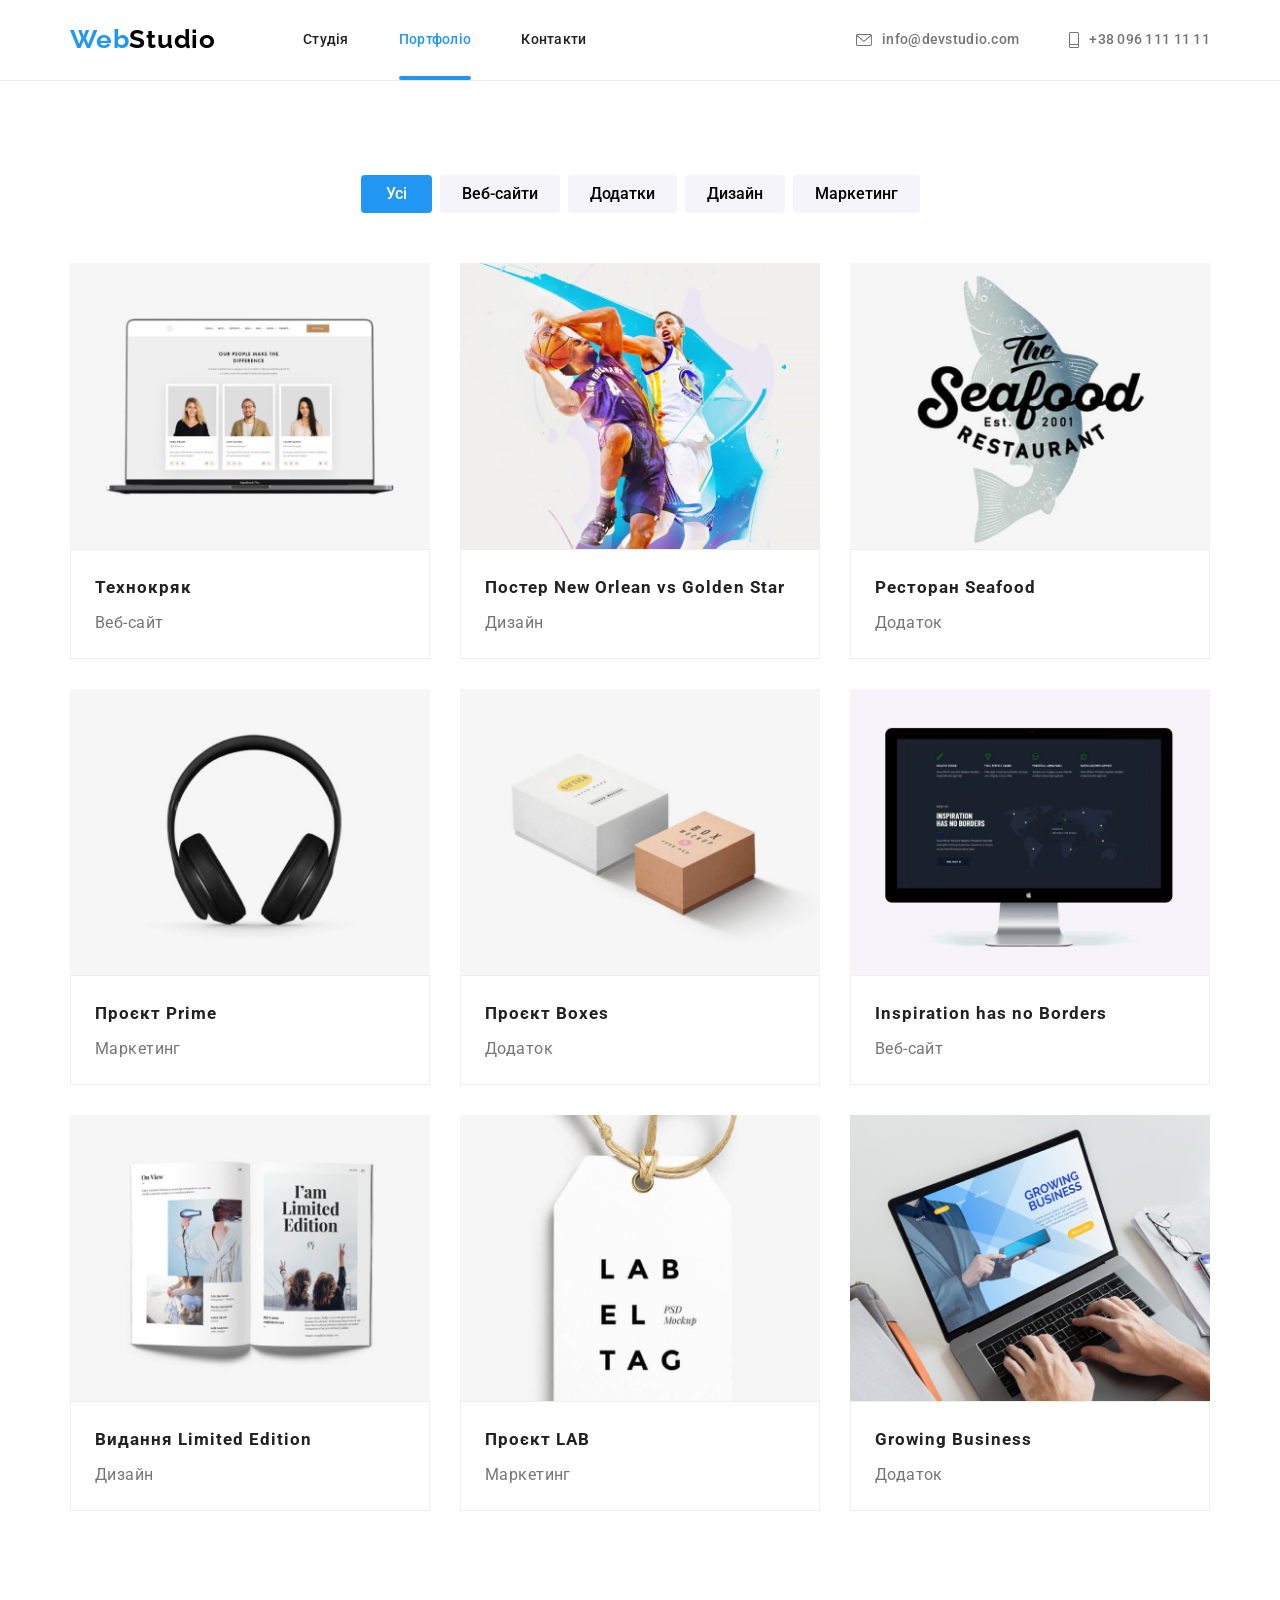
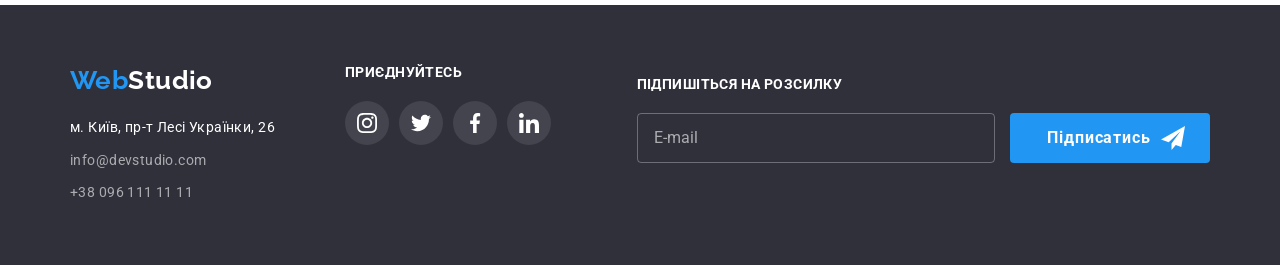
==== commit da766053: "last" ====
--- a/portfolio.html
+++ b/portfolio.html
@@ -98,19 +98,19 @@
             <div class="container">
             <h1 class="visualy-hidden">Portfolio</h1>
             <ul class="portfolio-btn__list">
-                <li class="portfolio-btn__item">
+                <li>
                     <button type="button" class="portfolio-btn__btn current">Усі</button>
                 </li>
-                <li class="portfolio-btn__item">
+                <li>
                     <button type="button" class="portfolio-btn__btn">Веб-сайти</button>
                 </li>
-                <li class="portfolio-btn__item">
+                <li>
                     <button type="button" class="portfolio-btn__btn">Додатки</button>
                 </li>
-                <li class="portfolio-btn__item">
+                <li>
                     <button type="button" class="portfolio-btn__btn">Дизайн</button>
                 </li>
-                <li class="portfolio-btn__item">
+                <li>
                     <button type="button" class="portfolio-btn__btn">Маркетинг</button>
                 </li>
             </ul>
@@ -126,29 +126,29 @@
                                         ./imges/web-site-desc-2x.jpg 2x
                                     "
                                     media="(min-width: 1200px)">
-                            </picture>
-                            <picture>
                                 <source 
                                     srcset="
                                         ./imges/web-site-tab.jpg    1x,
                                         ./imges/web-site-tab-2x.jpg 2x
                                     "
                                     media="(min-width: 768px)">
-                            </picture>
-                            <picture>
                                 <source 
                                     srcset="
                                         ./imges/web-site-mob.jpg    1x,
                                         ./imges/web-site-mob-2x.jpg 2x
                                     "
                                     media="(min-width: 480px)">
-                            </picture>
-                        <img src="./imges/web-site.jpg" alt="Технокряк" width="370">
-                        <p class="portfolio-cards__text">
-                            Ресурс пропонує комплексні пропозиції з різним рівнем функціоналу 
-                            та сервісів. Все це дозволить відвідувачу отримати вичерпні відомості
-                             про компанію чи приватну особу.
-                        </p>
+                                <img 
+                                    class="portfolio-photo"
+                                    src="./imges/web-site.jpg" 
+                                    alt="Технокряк" 
+                                    width="370">
+                            </picture>
+                            <p class="portfolio-cards__text">
+                                Ресурс пропонує комплексні пропозиції з різним рівнем функціоналу 
+                                та сервісів. Все це дозволить відвідувачу отримати вичерпні відомості
+                                про компанію чи приватну особу.
+                            </p>
                         </div>
                         <div class="portfolio-content">
                             <h2 class="portfolio-content__title">Технокряк</h2>
@@ -166,24 +166,24 @@
                                         ./imges/design-desc-2x.jpg 2x
                                     "
                                     media="(min-width: 1200px)">
-                            </picture>
-                            <picture>
                                 <source 
                                     srcset="
                                         ./imges/design-tab.jpg    1x,
                                         ./imges/design-tab-2x.jpg 2x
                                     "
                                     media="(min-width: 768px)">
-                            </picture>
-                            <picture>
                                 <source 
                                     srcset="
                                         ./imges/design-mob.jpg    1x,
                                         ./imges/design-mob-2x.jpg 2x
                                     "
                                     media="(min-width: 480px)">
-                            </picture>
-                            <img class="portfolio-photo" src="./imges/design.jpg" alt="Постер New Orlean vs Golden Star" width="370">
+                                <img   
+                                    class="portfolio-photo" 
+                                    src="./imges/design.jpg" 
+                                    alt="Постер New Orlean vs Golden Star" 
+                                    width="370">
+                            </picture>
                             <p class="portfolio-cards__text">
                                 Ресурс пропонує комплексні пропозиції з різним рівнем функціоналу 
                                 та сервісів. Все це дозволить відвідувачу отримати вичерпні відомості
@@ -206,24 +206,24 @@
                                         ./imges/seafood-desc-2x.jpg 2x
                                     "
                                     media="(min-width: 1200px)">
-                            </picture>
-                            <picture>
                                 <source 
                                     srcset="
                                         ./imges/seafood-tab.jpg    1x,
                                         ./imges/seafood-tab-2x.jpg 2x
                                     "
                                     media="(min-width: 768px)">
-                            </picture>
-                            <picture>
                                 <source 
                                     srcset="
                                         ./imges/seafood-mob.jpg    1x,
                                         ./imges/seafood-mob-2x.jpg 2x
                                     "
                                     media="(min-width: 480px)">
-                            </picture>
-                            <img src="./imges/seafood.jpg" alt="Ресторан Seafood" width="370">
+                                <img 
+                                    class="portfolio-photo"
+                                    src="./imges/seafood.jpg" 
+                                    alt="Ресторан Seafood" 
+                                    width="370">
+                            </picture>
                             <p class="portfolio-cards__text">
                             Ресурс пропонує комплексні пропозиції з різним рівнем функціоналу 
                             та сервісів. Все це дозволить відвідувачу отримати вичерпні відомості
@@ -246,24 +246,24 @@
                                         ./imges/prime-desc-2x.jpg 2x
                                     "
                                     media="(min-width: 1200px)">
-                            </picture>
-                            <picture>
                                 <source 
                                     srcset="
                                         ./imges/prime-tab.jpg    1x,
                                         ./imges/prime-tab-2x.jpg 2x
                                     "
                                     media="(min-width: 768px)">
-                            </picture>
-                            <picture>
                                 <source 
                                     srcset="
                                         ./imges/prime-mob.jpg    1x,
                                         ./imges/prime-mob-2x.jpg 2x
                                     "
                                     media="(min-width: 480px)">
-                            </picture>
-                            <img src="./imges/prime.jpg" alt="Проєкт Prime" width="370">
+                                <img    
+                                    class="portfolio-photo"
+                                    src="./imges/prime.jpg"    
+                                    alt="Проєкт Prime" 
+                                    width="370">
+                            </picture>
                             <p class="portfolio-cards__text">
                             Ресурс пропонує комплексні пропозиції з різним рівнем функціоналу 
                             та сервісів. Все це дозволить відвідувачу отримати вичерпні відомості
@@ -286,24 +286,24 @@
                                         ./imges/boxes-desc-2x.jpg 2x
                                     "
                                     media="(min-width: 1200px)">
-                            </picture>
-                            <picture>
                                 <source 
                                     srcset="
                                         ./imges/boxes-tab.jpg    1x,
                                         ./imges/boxes-tab-2x.jpg 2x
                                     "
                                     media="(min-width: 768px)">
-                            </picture>
-                            <picture>
                                 <source 
                                     srcset="
                                         ./imges/boxes-mob.jpg   1x,
                                         ./imges/boxes-mob-2x.jpg 2x
                                     "
                                     media="(min-width: 480px)">
-                            </picture>
-                            <img src="./imges/boxes.jpg" alt="Проєкт Boxes" width="370">
+                                <img 
+                                    class="portfolio-photo"
+                                    src="./imges/boxes.jpg" 
+                                    alt="Проєкт Boxes" 
+                                    width="370">
+                            </picture>
                             <p class="portfolio-cards__text">
                             Ресурс пропонує комплексні пропозиції з різним рівнем функціоналу 
                             та сервісів. Все це дозволить відвідувачу отримати вичерпні відомості
@@ -322,28 +322,28 @@
                             <picture>
                                 <source 
                                     srcset="
-                                        ./imges/boxes.jpg         1x,
-                                        ./imges/boxes-desc-2x.jpg 2x
-                                    "
-                                    media="(min-width: 1200px)">
-                            </picture>
-                            <picture>
-                                <source 
-                                    srcset="
-                                        ./imges/boxes-tab.jpg    1x,
-                                        ./imges/boxes-tab-2x.jpg 2x
-                                    "
-                                    media="(min-width: 768px)">
-                            </picture>
-                            <picture>
-                                <source 
-                                    srcset="
-                                        ./imges/boxes-mob.jpg   1x,
-                                        ./imges/boxes-mob-2x.jpg 2x
-                                    "
-                                    media="(min-width: 480px)">
-                            </picture>
-                            <img src="./imges/inspiration.jpg" alt="Inspiration has no Borders" width="370">
+                                        ./imges/inspiration.jpg         1x,
+                                        ./imges/inspiration-desc-2x.jpg 2x
+                                    "
+                                    media="(min-width: 1200px)">
+                                <source 
+                                    srcset="
+                                        ./imges/inspiration-tab.jpg    1x,
+                                        ./imges/inspiration-tab-2x.jpg 2x
+                                    "
+                                    media="(min-width: 768px)">
+                                <source 
+                                    srcset="
+                                        ./imges/inspiration-mob.jpg   1x,
+                                        ./imges/inspiration-mob-2x.jpg 2x
+                                    "
+                                    media="(min-width: 480px)">
+                                <img 
+                                    class="portfolio-photo"
+                                    src="./imges/inspiration.jpg" 
+                                    alt="Inspiration has no Borders" 
+                                    width="370">
+                            </picture>
                             <p class="portfolio-cards__text">
                             Ресурс пропонує комплексні пропозиції з різним рівнем функціоналу 
                             та сервісів. Все це дозволить відвідувачу отримати вичерпні відомості
@@ -366,24 +366,24 @@
                                         ./imges/edition-desc-2x.jpg 2x
                                     "
                                     media="(min-width: 1200px)">
-                            </picture>
-                            <picture>
                                 <source 
                                     srcset="
                                         ./imges/edition-tab.jpg    1x,
                                         ./imges/edition-tab-2x.jpg 2x
                                     "
                                     media="(min-width: 768px)">
-                            </picture>
-                            <picture>
                                 <source 
                                     srcset="
                                         ./imges/edition-mob.jpg   1x,
                                         ./imges/edition-mob-2x.jpg 2x
                                     "
                                     media="(min-width: 480px)">
-                            </picture>
-                            <img src="./imges/edition.jpg" alt="Видання Limited Edition" width="370">
+                                <img 
+                                    class="portfolio-photo"
+                                    src="./imges/edition.jpg"  
+                                    alt="Видання Limited Edition" 
+                                    width="370">
+                            </picture>
                             <p class="portfolio-cards__text">
                             Ресурс пропонує комплексні пропозиції з різним рівнем функціоналу 
                             та сервісів. Все це дозволить відвідувачу отримати вичерпні відомості
@@ -406,24 +406,24 @@
                                         ./imges/lab-desc-2x.jpg 2x
                                     "
                                     media="(min-width: 1200px)">
-                            </picture>
-                            <picture>
                                 <source 
                                     srcset="
                                         ./imges/lab-tab.jpg    1x,
                                         ./imges/lab-tab-2x.jpg 2x
                                     "
                                     media="(min-width: 768px)">
-                            </picture>
-                            <picture>
                                 <source 
                                     srcset="
                                         ./imges/lab-mob.jpg   1x,
                                         ./imges/lab-mob-2x.jpg 2x
                                     "
                                     media="(min-width: 480px)">
-                            </picture>
-                            <img src="./imges/lab.jpg" alt="Проєкт LAB" width="370">
+                                <img 
+                                    class="portfolio-photo"
+                                    src="./imges/lab.jpg" 
+                                    alt="Проєкт LAB" 
+                                    width="370">
+                            </picture>
                             <p class="portfolio-cards__text">
                             Ресурс пропонує комплексні пропозиції з різним рівнем функціоналу 
                             та сервісів. Все це дозволить відвідувачу отримати вичерпні відомості
@@ -446,24 +446,24 @@
                                         ./imges/business-desc-2x.jpg 2x
                                     "
                                     media="(min-width: 1200px)">
-                            </picture>
-                            <picture>
                                 <source 
                                     srcset="
                                         ./imges/business-tab.jpg    1x,
                                         ./imges/business-tab-2x.jpg 2x
                                     "
                                     media="(min-width: 768px)">
-                            </picture>
-                            <picture>
                                 <source 
                                     srcset="
                                         ./imges/business-mob.jpg    1x,
                                         ./imges/business-mob-2x.jpg 2x
                                     "
                                     media="(min-width: 480px)">
-                            </picture>
-                            <img src="./imges/business.jpg" alt="Growing Business" width="370">
+                                <img 
+                                    class="portfolio-photo"
+                                    src="./imges/business.jpg" 
+                                    alt="Growing Business" 
+                                    width="370">
+                            </picture>
                             <p class="portfolio-cards__text">
                             Ресурс пропонує комплексні пропозиції з різним рівнем функціоналу 
                             та сервісів. Все це дозволить відвідувачу отримати вичерпні відомості
--- a/css/main.min.css
+++ b/css/main.min.css
@@ -1 +1 @@
-:root{--accent-color: #2196F3;--title-text-color: #212121;--text-color: #757575;--btn-color: #F5F4FA;--white-color: #fff;--icon-color: #AFB1B8;--liner-gradient: linear-gradient(to right, rgba(47, 48, 58, 0.4), rgba(47, 48, 58, 0.4))}.visualy-hidden{position:absolute;white-space:nowrap;width:1px;height:1px;overflow:hidden;border:0;padding:0;clip:rect(0 0 0 0);-webkit-clip-path:inset(50%);clip-path:inset(50%);margin:-1px}.link{text-decoration:none;color:var(--title-text-color)}p,h1,h2,h3,h4,h5,h6{margin:0}ul,ol{margin:0;padding-left:0;list-style:none}button{cursor:pointer;border:none}address{font-style:normal}img{display:block;max-width:100%;height:auto}.page{background-color:var(--white-color);font-family:"Roboto",sans-serif;color:var(--title-text-color);font-size:14px;letter-spacing:.03em}.container{width:100%;padding-left:15px;padding-right:15px;margin:0 auto}@media screen and (min-width: 480px){.container{width:450px}}@media screen and (min-width: 768px){.container{width:738px}}@media screen and (min-width: 1200px){.container{width:1170px}}.section__title{font-size:28px;line-height:1.16;text-align:center;margin-bottom:50px}@media screen and (min-width: 1200px){.section__title{font-size:36px}}.section{padding-top:60px;padding-bottom:60px}@media screen and (min-width: 1200px){.section{padding-top:94px;padding-bottom:94px}}.backdrop{position:fixed;background-color:rgba(0,0,0,.2);top:0;width:100%;height:100%;-webkit-transition:opacity 300ms linear,visibility 300ms linear;transition:opacity 300ms linear,visibility 300ms linear}.modal{background:#fff;-webkit-box-shadow:0px 1px 3px rgba(0,0,0,.12),0px 1px 1px rgba(0,0,0,.14),0px 2px 1px rgba(0,0,0,.2);box-shadow:0px 1px 3px rgba(0,0,0,.12),0px 1px 1px rgba(0,0,0,.14),0px 2px 1px rgba(0,0,0,.2);border-radius:4px;width:450px;height:609px;position:absolute;top:50%;left:50%;-webkit-transform:translate(-50%, -50%);transform:translate(-50%, -50%);padding:40px}@media screen and (max-width: 479px){.modal{width:290px}}@media screen and (min-width: 1200px){.modal{width:528px;height:581px}}.modal-btn{background:var(--white-color);border:1px solid rgba(0,0,0,.1);width:30px;height:30px;border-radius:50%;position:absolute;top:8px;right:8px;-webkit-box-sizing:border-box;box-sizing:border-box;display:-webkit-box;display:-ms-flexbox;display:flex;-webkit-box-align:center;-ms-flex-align:center;align-items:center;-webkit-box-pack:center;-ms-flex-pack:center;justify-content:center}.modal-svg{-webkit-transition:fill 250ms cubic-bezier(0.4, 0, 0.2, 1);transition:fill 250ms cubic-bezier(0.4, 0, 0.2, 1)}.modal-btn:hover,.modal-btn:focus{fill:var(--accent-color)}.backdrop.is-hidden{opacity:0;visibility:hidden;pointer-events:none}.modal-title{font-weight:700;font-size:20px;line-height:1.15;letter-spacing:.03em;text-align:center;margin-bottom:12px}@media screen and (max-width: 479px){.modal-title{font-size:16px}}.modal-label{margin-bottom:10px;display:block}.user-name-title{font-size:12px;line-height:1.16;letter-spacing:.01em;font-weight:400;color:var(--text-color);display:block;margin-bottom:4px}.input-svg{position:relative;display:block}.modal-input,.modal-comment{width:100%;height:40px;border:1px solid rgba(33,33,33,.2);border-radius:4px;padding-left:42px;-webkit-transition:border 250ms cubic-bezier(0.4, 0, 0.2, 1);transition:border 250ms cubic-bezier(0.4, 0, 0.2, 1)}.modal-input:focus,.modal-comment:focus{outline:rgba(0,0,0,0);border:1px solid var(--accent-color)}.modal-input:focus+.modal-form-svg{fill:var(--accent-color)}.modal-user-comment{display:block;margin-bottom:20px}.modal-form-svg{position:absolute;top:50%;-webkit-transform:translateY(-50%);transform:translateY(-50%);left:12px;-webkit-transition:fill 250ms cubic-bezier(0.4, 0, 0.2, 1);transition:fill 250ms cubic-bezier(0.4, 0, 0.2, 1)}.modal-comment{width:100%;height:120px;border:1px solid rgba(33,33,33,.2);border-radius:4px;margin-top:4px;padding-top:12px;padding-left:16px;resize:none;display:block}.modal-comment::-webkit-input-placeholder{font-size:12px;line-height:1.16;letter-spacing:.01em;color:rgba(117,117,117,.5)}.modal-comment::-moz-placeholder{font-size:12px;line-height:1.16;letter-spacing:.01em;color:rgba(117,117,117,.5)}.modal-comment:-ms-input-placeholder{font-size:12px;line-height:1.16;letter-spacing:.01em;color:rgba(117,117,117,.5)}.modal-comment::-ms-input-placeholder{font-size:12px;line-height:1.16;letter-spacing:.01em;color:rgba(117,117,117,.5)}.modal-comment::placeholder{font-size:12px;line-height:1.16;letter-spacing:.01em;color:rgba(117,117,117,.5)}.check-box{display:-webkit-box;display:-ms-flexbox;display:flex;-webkit-box-align:center;-ms-flex-align:center;align-items:center;-webkit-box-pack:center;-ms-flex-pack:center;justify-content:center;margin-bottom:30px}.checked-content{display:-webkit-box;display:-ms-flexbox;display:flex;-webkit-box-align:center;-ms-flex-align:center;align-items:center;text-align:center}.checked-text,.checked-link{font-size:12px;line-height:1.16;letter-spacing:.03em}@media screen and (min-width: 1200px){.checked-text,.checked-link{font-size:14px;line-height:1.71;letter-spacing:.03em}}.checked-svg{border:2px solid var(--title-text-color);border-radius:2px;width:16px;height:15px;fill:rgba(0,0,0,0);display:-webkit-box;display:-ms-flexbox;display:flex;-webkit-box-align:center;-ms-flex-align:center;align-items:center;-webkit-box-pack:center;-ms-flex-pack:center;justify-content:center;margin-right:8px}.checked-text{color:var(--text-color)}.checked-link{color:var(--accent-color)}.input-checkbox:checked+.checked-content .checked-svg{background-color:var(--accent-color);border:rgba(0,0,0,0);fill:var(--white-color)}.modal-form-btn{min-width:200px;height:50px;border-radius:4px;background-color:var(--accent-color);font-size:16px;line-height:1.87;letter-spacing:.06em;color:var(--white-color);display:block;text-align:center;-webkit-box-pack:center;-ms-flex-pack:center;justify-content:center;-webkit-box-align:center;-ms-flex-align:center;align-items:center;margin:0 auto;-webkit-transition:color 250ms cubic-bezier(0.4, 0, 0.2, 1),background-color 250ms cubic-bezier(0.4, 0, 0.2, 1),-webkit-box-shadow 250ms cubic-bezier(0.4, 0, 0.2, 1);transition:color 250ms cubic-bezier(0.4, 0, 0.2, 1),background-color 250ms cubic-bezier(0.4, 0, 0.2, 1),-webkit-box-shadow 250ms cubic-bezier(0.4, 0, 0.2, 1);transition:box-shadow 250ms cubic-bezier(0.4, 0, 0.2, 1),color 250ms cubic-bezier(0.4, 0, 0.2, 1),background-color 250ms cubic-bezier(0.4, 0, 0.2, 1);transition:box-shadow 250ms cubic-bezier(0.4, 0, 0.2, 1),color 250ms cubic-bezier(0.4, 0, 0.2, 1),background-color 250ms cubic-bezier(0.4, 0, 0.2, 1),-webkit-box-shadow 250ms cubic-bezier(0.4, 0, 0.2, 1)}.modal-form-btn:hover,.modal-form-btn:focus{-webkit-box-shadow:0px 4px 4px rgba(0,0,0,.15);box-shadow:0px 4px 4px rgba(0,0,0,.15)}.container-header{display:-webkit-box;display:-ms-flexbox;display:flex;-webkit-box-align:center;-ms-flex-align:center;align-items:center;position:relative}.nav{display:-webkit-box;display:-ms-flexbox;display:flex;-webkit-box-align:center;-ms-flex-align:center;align-items:center}@media screen and (min-width: 1200px){.nav__logo__svg{display:none}}.nav__logo{text-decoration:none;color:#000;font-family:"Raleway",sans-serif;font-weight:700;font-size:24px;line-height:1.16;letter-spacing:.03em;padding-top:16px;padding-bottom:16px}@media screen and (min-width: 768px){.nav__logo{margin-right:87px}}@media screen and (min-width: 1200px){.nav__logo{padding-top:24px;padding-bottom:25px;font-weight:700;font-size:26px;line-height:1.19}}.accent{color:var(--accent-color)}.site-nav{display:none}@media screen and (min-width: 768px){.site-nav{display:-webkit-box;display:-ms-flexbox;display:flex;gap:50px}}.site-nav__link{display:block;font-weight:500;line-height:1.14;letter-spacing:.02em;padding:32px 0;position:relative;-webkit-transition:color 250ms cubic-bezier(0.4, 0, 0.2, 1);transition:color 250ms cubic-bezier(0.4, 0, 0.2, 1)}.site-nav__item{position:relative}.site-nav__link:hover,.site-nav__link:focus,.contacts__link:hover,.contacts__link:focus{color:var(--accent-color)}.site-nav .current{color:var(--accent-color)}.site-nav__item .current::after{content:"";left:0;bottom:0;display:block;width:100%;height:4px;border-radius:2px;background-color:var(--accent-color);position:absolute}.contacts{margin-left:auto}@media screen and (min-width: 768px){.contacts{display:-webkit-box;display:-ms-flexbox;display:flex;-webkit-box-orient:vertical;-webkit-box-direction:normal;-ms-flex-direction:column;flex-direction:column;gap:10px}}@media screen and (min-width: 1200px){.contacts{-webkit-box-orient:horizontal;-webkit-box-direction:normal;-ms-flex-direction:row;flex-direction:row;-webkit-box-align:center;-ms-flex-align:center;align-items:center;-webkit-box-pack:center;-ms-flex-pack:center;justify-content:center;gap:50px}}.contacts__link{display:none;-webkit-transition:color 250ms cubic-bezier(0.4, 0, 0.2, 1);transition:color 250ms cubic-bezier(0.4, 0, 0.2, 1)}@media screen and (min-width: 768px){.contacts__link{font-weight:500;font-size:12px;line-height:1.14;letter-spacing:.02em;text-decoration:none;color:var(--text-color);display:-webkit-box;display:-ms-flexbox;display:flex;gap:10px}}@media screen and (min-width: 1200px){.contacts__link{display:-webkit-box;display:-ms-flexbox;display:flex;-webkit-box-align:center;-ms-flex-align:center;align-items:center;-webkit-box-pack:center;-ms-flex-pack:center;justify-content:center;gap:10px;padding:24px 0;font-weight:500;font-size:14px;line-height:1.14;letter-spacing:.02em}}.contacts__icon{fill:currentColor}.contacts__link:hover,.contacts__link:focus{color:var(--accent-color)}.mob-modal{height:100%;display:-webkit-box;display:-ms-flexbox;display:flex;-webkit-box-orient:vertical;-webkit-box-direction:normal;-ms-flex-direction:column;flex-direction:column;-webkit-box-pack:justify;-ms-flex-pack:justify;justify-content:space-between;overflow:auto}.mob-modal__open{border:none;border-color:rgba(0,0,0,0);background-color:rgba(0,0,0,0);right:0;position:absolute}@media screen and (min-width: 768px){.mob-modal__open{display:none}}.mob-modal__close{border:none;border-color:rgba(0,0,0,0);background-color:rgba(0,0,0,0);padding:0;display:-webkit-box;display:-ms-flexbox;display:flex;top:21px;right:25px;position:absolute}.mob-modal__close:hover,.mob-modal__close:focus,.mob-modal__open:hover,.mob-modal__open:focus{fill:var(--accent-color)}.backdrop-menu.is-hidden{opacity:0;visibility:hidden;pointer-events:none;-webkit-transition:opacity 300ms linear,visibility 300ms linear;transition:opacity 300ms linear,visibility 300ms linear}.backdrop-menu{background-color:#fff;position:fixed;top:0;width:100%;height:100%;padding:48px 40px;z-index:1}@media screen and (min-width: 768px){.backdrop-menu{display:none}}.mob-nav__link{font-weight:500;font-size:40px;line-height:1.17;letter-spacing:.02em;color:var(--title-text-color);-webkit-transition:color 250ms cubic-bezier(0.4, 0, 0.2, 1);transition:color 250ms cubic-bezier(0.4, 0, 0.2, 1)}@media screen and (max-width: 479px){.mob-nav__link{font-weight:500;font-size:35px;line-height:1.17;letter-spacing:.02em}}.mob-nav__item{margin-bottom:32px}.mob-nav__link:hover,.mob-nav__link:focus{color:var(--accent-color)}.mob-nav__item .current{color:var(--accent-color)}.mob-tel{font-weight:500;font-size:34px;line-height:1.17;letter-spacing:.02em;color:var(--accent-color)}@media screen and (max-width: 479px){.mob-tel{font-weight:500;font-size:24px;line-height:1.17;letter-spacing:.02em}}.mob-mail{font-weight:500;font-size:24px;line-height:1.16;letter-spacing:.02em;color:var(--text-color)}.mob-tel__item{margin-bottom:32px}.mob-mail__item{margin-bottom:64px}.mob-soc{display:-webkit-box;display:-ms-flexbox;display:flex;gap:8px}.mob-soc__link{font-weight:500;font-size:18px;line-height:1.22;letter-spacing:.02em;color:var(--accent-color)}@media screen and (max-width: 479px){.mob-soc__link{font-weight:500;font-size:11px;line-height:1.22;letter-spacing:.02em}}.mob-soc__item:not(:last-child)::after{content:"";width:22px;border:1px solid rgba(33,33,33,.2);margin-right:10px;margin-left:10px}@media screen and (max-width: 479px){.mob-soc__item:not(:last-child)::after{display:none}}.hero{max-width:768px;height:400px;margin-left:auto;margin-right:auto;background-image:var(--liner-gradient),url(../imges/bg-mob.jpg);background-repeat:no-repeat;background-position:center;background-size:cover;position:relative;padding-top:118px;padding-bottom:118px}@media(min-device-pixel-ratio: 2),(-webkit-min-device-pixel-ratio: 2),(min-resolution: 192dpi),(min-resolution: 2dppx){.hero{background-image:var(--liner-gradient),url(../imges/bg-mob-2x.jpg)}}@media screen and (min-width: 768px){.hero{background-image:var(--liner-gradient),url(../imges/bg-tab.jpg);min-width:768px;max-width:1200px;height:400px}}@media screen and (min-width: 768px)and (min-device-pixel-ratio: 2),screen and (min-width: 768px)and (-webkit-min-device-pixel-ratio: 2),screen and (min-width: 768px)and (min-resolution: 192dpi),screen and (min-width: 768px)and (min-resolution: 2dppx){.hero{background-image:var(--liner-gradient),url(../imges/bg-tab-2x.jpg)}}@media screen and (min-width: 1200px){.hero{background-image:var(--liner-gradient),url(../imges/bg-desc.jpg);min-width:1200px;max-width:1600px;height:600px;padding-top:200px;padding-bottom:200px}}@media screen and (min-width: 1200px)and (min-device-pixel-ratio: 2),screen and (min-width: 1200px)and (-webkit-min-device-pixel-ratio: 2),screen and (min-width: 1200px)and (min-resolution: 192dpi),screen and (min-width: 1200px)and (min-resolution: 2dppx){.hero{background-image:var(--liner-gradient),url(../imges/bg-desc-2x.jpg)}}.hero__title{color:var(--white-color);font-weight:900;font-size:26px;line-height:1.61;letter-spacing:.06em;text-align:center;text-transform:uppercase;max-width:360px;margin-left:auto;margin-right:auto;margin-bottom:30px}@media screen and (min-width: 320px)and (max-width: 479px){.hero__title{font-weight:900;font-size:22px;line-height:1.36;letter-spacing:.06em;max-width:696px}}@media screen and (min-width: 1200px){.hero__title{font-weight:900;font-size:44px;line-height:1.36;letter-spacing:.06em;max-width:696px}}.hero__btn{background-color:var(--accent-color);color:var(--white-color);min-width:200px;height:50px;left:692px;top:430px;font-weight:700;font-size:16px;line-height:1.87;letter-spacing:.06em;-webkit-box-align:center;-ms-flex-align:center;align-items:center;text-align:center;-webkit-box-shadow:0px 4px 4px rgba(0,0,0,.15);box-shadow:0px 4px 4px rgba(0,0,0,.15);border-radius:4px;height:50px;display:block;margin:0 auto;-webkit-transition:color 250ms cubic-bezier(0.4, 0, 0.2, 1),background-color 250ms cubic-bezier(0.4, 0, 0.2, 1);transition:color 250ms cubic-bezier(0.4, 0, 0.2, 1),background-color 250ms cubic-bezier(0.4, 0, 0.2, 1)}@media screen and (min-width: 1200px){.hero__btn{min-width:216px}}.hero__btn:hover,.hero__btn:focus{background-color:#188ce8}.privilage{padding-bottom:0}@media screen and (max-width: 1199px){.privilage{margin-bottom:60px}}.privilage-list{display:-webkit-box;display:-ms-flexbox;display:flex;-ms-flex-wrap:wrap;flex-wrap:wrap;gap:30px}.privilage__item{width:100%}@media screen and (min-width: 768px){.privilage__item{width:calc((100% - 30px)/2)}}@media screen and (min-width: 1200px){.privilage__item{width:calc((100% - 90px)/4)}}.privilage__title{font-size:14px;line-height:1.14;text-transform:uppercase;margin-bottom:10px;text-align:center;-webkit-box-pack:center;-ms-flex-pack:center;justify-content:center}.privilage__text{color:var(--text-color);line-height:1.71}.privilage__soc{height:120px;background-color:#f5f4fa;margin-bottom:30px;border-radius:4px;display:-webkit-box;display:-ms-flexbox;display:flex;-webkit-box-align:center;-ms-flex-align:center;align-items:center;-webkit-box-pack:center;-ms-flex-pack:center;justify-content:center}@media screen and (max-width: 1200px){.about{display:none}}.about__list{display:-webkit-box;display:-ms-flexbox;display:flex;gap:30px}.about__item{width:calc((100% - 60px)/3);position:relative}.about__text{font-weight:700;font-size:14px;line-height:1.14;color:var(--white-color);background-color:rgba(47,48,58,.8);width:100%;height:70px;text-transform:uppercase;position:absolute;bottom:0;left:0;display:-webkit-box;display:-ms-flexbox;display:flex;-webkit-box-align:center;-ms-flex-align:center;align-items:center;-webkit-box-pack:center;-ms-flex-pack:center;justify-content:center}.team{background-color:#f5f4fa}.team-list{display:-webkit-box;display:-ms-flexbox;display:flex;-ms-flex-wrap:wrap;flex-wrap:wrap;gap:30px}.team-list__item{background-color:var(--white-color);-webkit-box-shadow:0px 1px 3px rgba(0,0,0,.12),0px 1px 1px rgba(0,0,0,.14),0px 2px 1px rgba(0,0,0,.2);box-shadow:0px 1px 3px rgba(0,0,0,.12),0px 1px 1px rgba(0,0,0,.14),0px 2px 1px rgba(0,0,0,.2);border-radius:0px 0px 4px 4px;-webkit-box-align:center;-ms-flex-align:center;align-items:center;width:100%}@media screen and (min-width: 768px){.team-list__item{width:calc((100% - 30px)/2)}}@media screen and (min-width: 1200px){.team-list__item{width:calc((100% - 90px)/4)}}.team-content{padding-top:30px;padding-bottom:30px}.team-content__title{font-weight:500;font-size:16px;line-height:1.18;margin-bottom:10px;text-align:center}.team-content__text{color:var(--text-color);font-size:16px;line-height:1.18;text-align:center;margin-bottom:16px}.team-soc{display:-webkit-box;display:-ms-flexbox;display:flex;-webkit-box-align:center;-ms-flex-align:center;align-items:center;-webkit-box-pack:center;-ms-flex-pack:center;justify-content:center;gap:10px}.team-soc__link{width:100%;height:100%;width:44px;height:44px;display:-webkit-box;display:-ms-flexbox;display:flex;-webkit-box-align:center;-ms-flex-align:center;align-items:center;-webkit-box-pack:center;-ms-flex-pack:center;justify-content:center;border-radius:50%;-webkit-transition:background-color 250ms cubic-bezier(0.4, 0, 0.2, 1);transition:background-color 250ms cubic-bezier(0.4, 0, 0.2, 1)}.team-soc__icon{fill:var(--icon-color);-webkit-transition:fill 250ms cubic-bezier(0.4, 0, 0.2, 1);transition:fill 250ms cubic-bezier(0.4, 0, 0.2, 1)}.team-soc__link:hover,.team-soc__link:focus{background-color:var(--accent-color)}.team-soc__link:hover .team-soc__icon,.team-soc__link:focus .team-soc__icon{fill:var(--white-color)}.regular-list{display:-webkit-box;display:-ms-flexbox;display:flex;-ms-flex-wrap:wrap;flex-wrap:wrap;gap:30px;margin-top:50px}@media screen and (max-width: 767px){.regular-list__item{width:calc((100% - 30px)/2)}}@media screen and (min-width: 768px){.regular-list__item{width:calc((100% - 60px)/3)}}@media screen and (min-width: 1200px){.regular-list__item{width:calc((100% - 150px)/6)}}.regular-list__link{display:-webkit-box;display:-ms-flexbox;display:flex;height:92px;width:100%;-webkit-box-align:center;-ms-flex-align:center;align-items:center;-webkit-box-pack:center;-ms-flex-pack:center;justify-content:center;border:1px solid #afb1b8;border-radius:4px;color:var(--icon-color);-webkit-transition:color 250ms cubic-bezier(0.4, 0, 0.2, 1),border-color 250ms cubic-bezier(0.4, 0, 0.2, 1);transition:color 250ms cubic-bezier(0.4, 0, 0.2, 1),border-color 250ms cubic-bezier(0.4, 0, 0.2, 1)}.regular-list__icon{fill:currentColor}.regular-list__link:hover,.regular-list__link:focus{border-color:var(--accent-color);color:var(--accent-color)}.footer{background-color:#2f303a;width:100%;margin:0 auto;padding-top:60px;padding-bottom:60px}.address-list__address,.address-list__mail{margin-bottom:8px}@media screen and (min-width: 1200px){.address-list__address,.address-list__mail{margin-bottom:9px}}@media screen and (max-width: 1199px){.footer-section{display:-webkit-box;display:-ms-flexbox;display:flex;-webkit-box-orient:vertical;-webkit-box-direction:normal;-ms-flex-direction:column;flex-direction:column;-webkit-box-align:center;-ms-flex-align:center;align-items:center;text-align:center}}.address-list{margin-bottom:60px}@media screen and (min-width: 1200px){.address-list{margin-bottom:0}}.address-list__link,.address .link{line-height:1.71}.address .link{color:rgba(255,255,255,.6);font-style:normal}.address-list__link{color:var(--white-color);text-decoration:none}@media screen and (min-width: 768px){.contacts-soc{display:-webkit-box;display:-ms-flexbox;display:flex}}@media screen and (min-width: 1200px){.contacts-soc{gap:70px}}@media screen and (min-width: 768px)and (max-width: 1199px){.contacts-soc{gap:165px}}.footer__logo{color:var(--white-color);text-decoration:none;font-family:"Raleway",sans-serif;margin-bottom:20px;font-weight:700;font-size:26px;line-height:1.19}@media screen and (min-width: 1200px){.footer__logo{margin-right:0;display:block}}.footer .link:hover,.footer .link:focus{color:var(--accent-color)}.footer .link{-webkit-transition:color 250ms cubic-bezier(0.4, 0, 0.2, 1);transition:color 250ms cubic-bezier(0.4, 0, 0.2, 1)}.footer-soc__list{display:-webkit-box;display:-ms-flexbox;display:flex;-webkit-box-align:center;-ms-flex-align:center;align-items:center;-webkit-box-pack:center;-ms-flex-pack:center;justify-content:center;gap:10px;margin-bottom:60px}@media screen and (min-width: 1200px){.footer-soc__list{margin-bottom:0}}.footer-soc__link{width:100%;height:100%;display:-webkit-box;display:-ms-flexbox;display:flex;-webkit-box-align:center;-ms-flex-align:center;align-items:center;-webkit-box-pack:center;-ms-flex-pack:center;justify-content:center;width:44px;height:44px;border-radius:50%;background-color:#43444d;-webkit-transition:background-color 250ms cubic-bezier(0.4, 0, 0.2, 1);transition:background-color 250ms cubic-bezier(0.4, 0, 0.2, 1)}@media screen and (max-width: 1199px){.footer-icons{text-align:center}}.footer-soc__icon{fill:var(--white-color)}.footer-soc__link:hover,.footer-soc__link:focus{background-color:var(--accent-color)}.footer-soc__title{font-size:14px;line-height:1.14;letter-spacing:.03em;text-transform:uppercase;color:var(--white-color);margin-bottom:20px}@media screen and (max-width: 1199px){.footer>.container{display:-webkit-box;display:-ms-flexbox;display:flex;-webkit-box-orient:vertical;-webkit-box-direction:normal;-ms-flex-direction:column;flex-direction:column;-webkit-box-align:center;-ms-flex-align:center;align-items:center;-webkit-box-pack:center;-ms-flex-pack:center;justify-content:center}}@media screen and (min-width: 1200px){.footer>.container{display:-webkit-box;display:-ms-flexbox;display:flex;-webkit-box-align:baseline;-ms-flex-align:baseline;align-items:baseline;-webkit-box-pack:justify;-ms-flex-pack:justify;justify-content:space-between}}@media screen and (max-width: 1199px){.footer-form__container{display:-webkit-box;display:-ms-flexbox;display:flex;-webkit-box-align:center;-ms-flex-align:center;align-items:center;-webkit-box-pack:center;-ms-flex-pack:center;justify-content:center;text-align:center;-webkit-box-orient:vertical;-webkit-box-direction:normal;-ms-flex-direction:column;flex-direction:column}}@media screen and (max-width: 1199px){.footer-form{display:-webkit-box;display:-ms-flexbox;display:flex;-webkit-box-align:center;-ms-flex-align:center;align-items:center;-webkit-box-pack:center;-ms-flex-pack:center;justify-content:center;text-align:center;-webkit-box-orient:vertical;-webkit-box-direction:normal;-ms-flex-direction:column;flex-direction:column}}.footer-form__email{width:450px;height:50px;border:1px solid rgba(255,255,255,.3);background-color:rgba(0,0,0,0);border-radius:4px;color:var(--white-color);padding-left:16px;margin-bottom:20px}@media screen and (max-width: 479px){.footer-form__email{width:100%}}@media screen and (min-width: 1200px){.footer-form__email{width:358px}}.footer-form__email::-webkit-input-placeholder{font-weight:400;font-size:16px;line-height:1.25;color:rgba(255,255,255,.6)}.footer-form__email::-moz-placeholder{font-weight:400;font-size:16px;line-height:1.25;color:rgba(255,255,255,.6)}.footer-form__email:-ms-input-placeholder{font-weight:400;font-size:16px;line-height:1.25;color:rgba(255,255,255,.6)}.footer-form__email::-ms-input-placeholder{font-weight:400;font-size:16px;line-height:1.25;color:rgba(255,255,255,.6)}.footer-form__email::placeholder{font-weight:400;font-size:16px;line-height:1.25;color:rgba(255,255,255,.6)}.footer-form__btn{width:200px;height:50px;background-color:var(--accent-color);border-radius:4px;-webkit-box-align:center;-ms-flex-align:center;align-items:center;-webkit-box-pack:center;-ms-flex-pack:center;justify-content:center;align-items:center;justify-content:center;margin-left:12px;-webkit-transition:color 250ms cubic-bezier(0.4, 0, 0.2, 1),background-color 250ms cubic-bezier(0.4, 0, 0.2, 1),fill 250ms cubic-bezier(0.4, 0, 0.2, 1),-webkit-box-shadow 250ms cubic-bezier(0.4, 0, 0.2, 1);transition:color 250ms cubic-bezier(0.4, 0, 0.2, 1),background-color 250ms cubic-bezier(0.4, 0, 0.2, 1),fill 250ms cubic-bezier(0.4, 0, 0.2, 1),-webkit-box-shadow 250ms cubic-bezier(0.4, 0, 0.2, 1);transition:box-shadow 250ms cubic-bezier(0.4, 0, 0.2, 1),color 250ms cubic-bezier(0.4, 0, 0.2, 1),background-color 250ms cubic-bezier(0.4, 0, 0.2, 1),fill 250ms cubic-bezier(0.4, 0, 0.2, 1);transition:box-shadow 250ms cubic-bezier(0.4, 0, 0.2, 1),color 250ms cubic-bezier(0.4, 0, 0.2, 1),background-color 250ms cubic-bezier(0.4, 0, 0.2, 1),fill 250ms cubic-bezier(0.4, 0, 0.2, 1),-webkit-box-shadow 250ms cubic-bezier(0.4, 0, 0.2, 1)}.footer-icon__title{font-size:16px;line-height:1.87;letter-spacing:.06em;color:var(--white-color);margin-left:12px}.footer-icon{display:-webkit-box;display:-ms-flexbox;display:flex;-webkit-box-align:center;-ms-flex-align:center;align-items:center;-webkit-box-pack:center;-ms-flex-pack:center;justify-content:center;gap:10px}.footer-form__btn:hover,.footer-form__btn:focus{-webkit-box-shadow:0px 4px 4px rgba(0,0,0,.15);box-shadow:0px 4px 4px rgba(0,0,0,.15)}.footer-icon__svg{fill:var(--white-color)}.portfolio{padding-top:60px;padding-bottom:60px}@media screen and (min-width: 1200px){.portfolio{padding-top:94px;padding-bottom:94px}}.header-nav{border-bottom:1px solid #ececec}.portfolio-content{padding:20px 24px;border:1px solid #eee}.portfolio-btn__btn{background-color:var(--btn-color);border-radius:4px;font-weight:500;font-size:16px;line-height:1.62;padding:6px 22px;-webkit-transition:color 250ms cubic-bezier(0.4, 0, 0.2, 1),background-color 250ms cubic-bezier(0.4, 0, 0.2, 1),-webkit-box-shadow 250ms cubic-bezier(0.4, 0, 0.2, 1);transition:color 250ms cubic-bezier(0.4, 0, 0.2, 1),background-color 250ms cubic-bezier(0.4, 0, 0.2, 1),-webkit-box-shadow 250ms cubic-bezier(0.4, 0, 0.2, 1);transition:color 250ms cubic-bezier(0.4, 0, 0.2, 1),background-color 250ms cubic-bezier(0.4, 0, 0.2, 1),box-shadow 250ms cubic-bezier(0.4, 0, 0.2, 1);transition:color 250ms cubic-bezier(0.4, 0, 0.2, 1),background-color 250ms cubic-bezier(0.4, 0, 0.2, 1),box-shadow 250ms cubic-bezier(0.4, 0, 0.2, 1),-webkit-box-shadow 250ms cubic-bezier(0.4, 0, 0.2, 1)}.portfolio-btn__list{display:-webkit-box;display:-ms-flexbox;display:flex;-ms-flex-wrap:wrap;flex-wrap:wrap;gap:8px;margin-bottom:40px}@media screen and (min-width: 768px){.portfolio-btn__list{display:-webkit-box;display:-ms-flexbox;display:flex;-webkit-box-align:center;-ms-flex-align:center;align-items:center;-webkit-box-pack:center;-ms-flex-pack:center;justify-content:center;margin-bottom:50px}}.portfolio-cards__item:hover,.portfolio-cards__item:focus{-webkit-box-shadow:0px 1px 1px rgba(0,0,0,.12),0px 4px 4px rgba(0,0,0,.06),1px 4px 6px rgba(0,0,0,.16);box-shadow:0px 1px 1px rgba(0,0,0,.12),0px 4px 4px rgba(0,0,0,.06),1px 4px 6px rgba(0,0,0,.16)}.portfolio-content__title{margin-bottom:4px}.portfolio-btn__btn:hover,.portfolio-btn__btn:focus{background-color:var(--accent-color);color:var(--white-color);-webkit-box-shadow:0px 3px 1px rgba(0,0,0,.1),0px 1px 2px rgba(0,0,0,.08),0px 2px 2px rgba(0,0,0,.12);box-shadow:0px 3px 1px rgba(0,0,0,.1),0px 1px 2px rgba(0,0,0,.08),0px 2px 2px rgba(0,0,0,.12)}.portfolio-btn__btn.current{background-color:var(--accent-color);color:var(--white-color);padding:6px 25px}.portfolio-cards__list{display:-webkit-box;display:-ms-flexbox;display:flex;-webkit-box-align:center;-ms-flex-align:center;align-items:center;-webkit-box-pack:center;-ms-flex-pack:center;justify-content:center;gap:30px}@media screen and (max-width: 767px){.portfolio-cards__list{width:450px}}.portfolio-cards__link{width:100%}.portfolio-cards__item{display:-webkit-box;display:-ms-flexbox;display:flex;-webkit-box-align:center;-ms-flex-align:center;align-items:center}@media screen and (min-width: 768px){.portfolio-cards__item{width:calc((100% - 30px)/2)}}@media screen and (min-width: 1200px){.portfolio-cards__item{width:calc((100% - 60px)/3)}}.portfolio-cards__item:hover{display:block}.portfolio-cards__item:hover .portfolio-cards__text,.portfolio-cards__item:focus .portfolio-cards__text{-webkit-transform:translateY(0);transform:translateY(0)}.portfolio-content__title{font-size:18px;line-height:2;letter-spacing:.06em}.portfolio-content__text{color:var(--text-color);font-size:16px;line-height:1.87}.portfolio-cards__text{position:absolute;top:0;left:0;font-size:18px;line-height:1.55;color:var(--white-color);background-color:rgba(33,150,243,.9);height:100%;width:100%;padding:24px;display:-webkit-box;display:-ms-flexbox;display:flex;-webkit-box-align:center;-ms-flex-align:center;align-items:center;-webkit-box-pack:center;-ms-flex-pack:center;justify-content:center;-webkit-transform:translateY(101%);transform:translateY(101%);-webkit-transition:-webkit-transform 250ms cubic-bezier(0.4, 0, 0.2, 1);transition:-webkit-transform 250ms cubic-bezier(0.4, 0, 0.2, 1);transition:transform 250ms cubic-bezier(0.4, 0, 0.2, 1);transition:transform 250ms cubic-bezier(0.4, 0, 0.2, 1), -webkit-transform 250ms cubic-bezier(0.4, 0, 0.2, 1)}.portfolio-cards__hover{position:relative;overflow:hidden}/*# sourceMappingURL=main.min.css.map */+:root{--accent-color: #2196F3;--title-text-color: #212121;--text-color: #757575;--btn-color: #F5F4FA;--white-color: #fff;--icon-color: #AFB1B8;--liner-gradient: linear-gradient(to right, rgba(47, 48, 58, 0.4), rgba(47, 48, 58, 0.4))}.visualy-hidden{position:absolute;white-space:nowrap;width:1px;height:1px;overflow:hidden;border:0;padding:0;clip:rect(0 0 0 0);-webkit-clip-path:inset(50%);clip-path:inset(50%);margin:-1px}.link{text-decoration:none;color:var(--title-text-color)}p,h1,h2,h3,h4,h5,h6{margin:0}ul,ol{margin:0;padding-left:0;list-style:none}button{cursor:pointer;border:none}address{font-style:normal}img{display:block;max-width:100%;height:auto}.page{background-color:var(--white-color);font-family:"Roboto",sans-serif;color:var(--title-text-color);font-size:14px;letter-spacing:.03em}.container{width:100%;padding-left:15px;padding-right:15px;margin:0 auto}@media screen and (min-width: 480px){.container{width:450px}}@media screen and (min-width: 768px){.container{width:738px}}@media screen and (min-width: 1200px){.container{width:1170px}}.section__title{font-size:28px;line-height:1.16;text-align:center;margin-bottom:50px}@media screen and (min-width: 1200px){.section__title{font-size:36px}}.section{padding-top:60px;padding-bottom:60px}@media screen and (min-width: 1200px){.section{padding-top:94px;padding-bottom:94px}}.backdrop{position:fixed;background-color:rgba(0,0,0,.2);top:0;width:100%;height:100%;-webkit-transition:opacity 300ms linear,visibility 300ms linear;transition:opacity 300ms linear,visibility 300ms linear}.modal{background:#fff;-webkit-box-shadow:0px 1px 3px rgba(0,0,0,.12),0px 1px 1px rgba(0,0,0,.14),0px 2px 1px rgba(0,0,0,.2);box-shadow:0px 1px 3px rgba(0,0,0,.12),0px 1px 1px rgba(0,0,0,.14),0px 2px 1px rgba(0,0,0,.2);border-radius:4px;width:450px;height:609px;position:absolute;top:50%;left:50%;-webkit-transform:translate(-50%, -50%);transform:translate(-50%, -50%);padding:40px}@media screen and (max-width: 479px){.modal{width:290px}}@media screen and (min-width: 1200px){.modal{width:528px;height:581px}}.modal-btn{background:var(--white-color);border:1px solid rgba(0,0,0,.1);width:30px;height:30px;border-radius:50%;position:absolute;top:8px;right:8px;-webkit-box-sizing:border-box;box-sizing:border-box;display:-webkit-box;display:-ms-flexbox;display:flex;-webkit-box-align:center;-ms-flex-align:center;align-items:center;-webkit-box-pack:center;-ms-flex-pack:center;justify-content:center}.modal-svg{-webkit-transition:fill 250ms cubic-bezier(0.4, 0, 0.2, 1);transition:fill 250ms cubic-bezier(0.4, 0, 0.2, 1)}.modal-btn:hover,.modal-btn:focus{fill:var(--accent-color)}.backdrop.is-hidden{opacity:0;visibility:hidden;pointer-events:none}.modal-title{font-weight:700;font-size:20px;line-height:1.15;letter-spacing:.03em;text-align:center;margin-bottom:12px}@media screen and (max-width: 479px){.modal-title{font-size:16px}}.modal-label{margin-bottom:10px;display:block}.user-name-title{font-size:12px;line-height:1.16;letter-spacing:.01em;font-weight:400;color:var(--text-color);display:block;margin-bottom:4px}.input-svg{position:relative;display:block}.modal-input,.modal-comment{width:100%;height:40px;border:1px solid rgba(33,33,33,.2);border-radius:4px;padding-left:42px;-webkit-transition:border 250ms cubic-bezier(0.4, 0, 0.2, 1);transition:border 250ms cubic-bezier(0.4, 0, 0.2, 1)}.modal-input:focus,.modal-comment:focus{outline:rgba(0,0,0,0);border:1px solid var(--accent-color)}.modal-input:focus+.modal-form-svg{fill:var(--accent-color)}.modal-user-comment{display:block;margin-bottom:20px}.modal-form-svg{position:absolute;top:50%;-webkit-transform:translateY(-50%);transform:translateY(-50%);left:12px;-webkit-transition:fill 250ms cubic-bezier(0.4, 0, 0.2, 1);transition:fill 250ms cubic-bezier(0.4, 0, 0.2, 1)}.modal-comment{width:100%;height:120px;border:1px solid rgba(33,33,33,.2);border-radius:4px;margin-top:4px;padding-top:12px;padding-left:16px;resize:none;display:block}.modal-comment::-webkit-input-placeholder{font-size:12px;line-height:1.16;letter-spacing:.01em;color:rgba(117,117,117,.5)}.modal-comment::-moz-placeholder{font-size:12px;line-height:1.16;letter-spacing:.01em;color:rgba(117,117,117,.5)}.modal-comment:-ms-input-placeholder{font-size:12px;line-height:1.16;letter-spacing:.01em;color:rgba(117,117,117,.5)}.modal-comment::-ms-input-placeholder{font-size:12px;line-height:1.16;letter-spacing:.01em;color:rgba(117,117,117,.5)}.modal-comment::placeholder{font-size:12px;line-height:1.16;letter-spacing:.01em;color:rgba(117,117,117,.5)}.check-box{display:-webkit-box;display:-ms-flexbox;display:flex;-webkit-box-align:center;-ms-flex-align:center;align-items:center;-webkit-box-pack:center;-ms-flex-pack:center;justify-content:center;margin-bottom:30px}.checked-content{display:-webkit-box;display:-ms-flexbox;display:flex;-webkit-box-align:center;-ms-flex-align:center;align-items:center;text-align:center}.checked-text,.checked-link{font-size:12px;line-height:1.16;letter-spacing:.03em}@media screen and (min-width: 1200px){.checked-text,.checked-link{font-size:14px;line-height:1.71;letter-spacing:.03em}}.checked-svg{border:2px solid var(--title-text-color);border-radius:2px;width:16px;height:15px;fill:rgba(0,0,0,0);display:-webkit-box;display:-ms-flexbox;display:flex;-webkit-box-align:center;-ms-flex-align:center;align-items:center;-webkit-box-pack:center;-ms-flex-pack:center;justify-content:center;margin-right:8px}.checked-text{color:var(--text-color)}.checked-link{color:var(--accent-color)}.input-checkbox:checked+.checked-content .checked-svg{background-color:var(--accent-color);border:rgba(0,0,0,0);fill:var(--white-color)}.modal-form-btn{min-width:200px;height:50px;border-radius:4px;background-color:var(--accent-color);font-size:16px;line-height:1.87;letter-spacing:.06em;color:var(--white-color);display:block;text-align:center;-webkit-box-pack:center;-ms-flex-pack:center;justify-content:center;-webkit-box-align:center;-ms-flex-align:center;align-items:center;margin:0 auto;-webkit-transition:color 250ms cubic-bezier(0.4, 0, 0.2, 1),background-color 250ms cubic-bezier(0.4, 0, 0.2, 1),-webkit-box-shadow 250ms cubic-bezier(0.4, 0, 0.2, 1);transition:color 250ms cubic-bezier(0.4, 0, 0.2, 1),background-color 250ms cubic-bezier(0.4, 0, 0.2, 1),-webkit-box-shadow 250ms cubic-bezier(0.4, 0, 0.2, 1);transition:box-shadow 250ms cubic-bezier(0.4, 0, 0.2, 1),color 250ms cubic-bezier(0.4, 0, 0.2, 1),background-color 250ms cubic-bezier(0.4, 0, 0.2, 1);transition:box-shadow 250ms cubic-bezier(0.4, 0, 0.2, 1),color 250ms cubic-bezier(0.4, 0, 0.2, 1),background-color 250ms cubic-bezier(0.4, 0, 0.2, 1),-webkit-box-shadow 250ms cubic-bezier(0.4, 0, 0.2, 1)}.modal-form-btn:hover,.modal-form-btn:focus{-webkit-box-shadow:0px 4px 4px rgba(0,0,0,.15);box-shadow:0px 4px 4px rgba(0,0,0,.15)}.container-header{display:-webkit-box;display:-ms-flexbox;display:flex;-webkit-box-align:center;-ms-flex-align:center;align-items:center;position:relative}.nav{display:-webkit-box;display:-ms-flexbox;display:flex;-webkit-box-align:center;-ms-flex-align:center;align-items:center}@media screen and (min-width: 1200px){.nav__logo__svg{display:none}}.nav__logo{text-decoration:none;color:#000;font-family:"Raleway",sans-serif;font-weight:700;font-size:24px;line-height:1.16;letter-spacing:.03em;padding-top:16px;padding-bottom:16px}@media screen and (min-width: 768px){.nav__logo{margin-right:87px}}@media screen and (min-width: 1200px){.nav__logo{padding-top:24px;padding-bottom:25px;font-weight:700;font-size:26px;line-height:1.19}}.accent{color:var(--accent-color)}.site-nav{display:none}@media screen and (min-width: 768px){.site-nav{display:-webkit-box;display:-ms-flexbox;display:flex;gap:50px}}.site-nav__link{display:block;font-weight:500;line-height:1.14;letter-spacing:.02em;padding:32px 0;position:relative;-webkit-transition:color 250ms cubic-bezier(0.4, 0, 0.2, 1);transition:color 250ms cubic-bezier(0.4, 0, 0.2, 1)}.site-nav__item{position:relative}.site-nav__link:hover,.site-nav__link:focus,.contacts__link:hover,.contacts__link:focus{color:var(--accent-color)}.site-nav .current{color:var(--accent-color)}.site-nav__item .current::after{content:"";left:0;bottom:0;display:block;width:100%;height:4px;border-radius:2px;background-color:var(--accent-color);position:absolute}.contacts{margin-left:auto}@media screen and (min-width: 768px){.contacts{display:-webkit-box;display:-ms-flexbox;display:flex;-webkit-box-orient:vertical;-webkit-box-direction:normal;-ms-flex-direction:column;flex-direction:column;gap:10px}}@media screen and (min-width: 1200px){.contacts{-webkit-box-orient:horizontal;-webkit-box-direction:normal;-ms-flex-direction:row;flex-direction:row;-webkit-box-align:center;-ms-flex-align:center;align-items:center;-webkit-box-pack:center;-ms-flex-pack:center;justify-content:center;gap:50px}}.contacts__link{display:none;-webkit-transition:color 250ms cubic-bezier(0.4, 0, 0.2, 1);transition:color 250ms cubic-bezier(0.4, 0, 0.2, 1)}@media screen and (min-width: 768px){.contacts__link{font-weight:500;font-size:12px;line-height:1.14;letter-spacing:.02em;text-decoration:none;color:var(--text-color);display:-webkit-box;display:-ms-flexbox;display:flex;gap:10px}}@media screen and (min-width: 1200px){.contacts__link{display:-webkit-box;display:-ms-flexbox;display:flex;-webkit-box-align:center;-ms-flex-align:center;align-items:center;-webkit-box-pack:center;-ms-flex-pack:center;justify-content:center;gap:10px;padding:24px 0;font-weight:500;font-size:14px;line-height:1.14;letter-spacing:.02em}}.contacts__icon{fill:currentColor}.contacts__link:hover,.contacts__link:focus{color:var(--accent-color)}.mob-modal{height:100%;display:-webkit-box;display:-ms-flexbox;display:flex;-webkit-box-orient:vertical;-webkit-box-direction:normal;-ms-flex-direction:column;flex-direction:column;-webkit-box-pack:justify;-ms-flex-pack:justify;justify-content:space-between;overflow:auto}.mob-modal__open{border:none;border-color:rgba(0,0,0,0);background-color:rgba(0,0,0,0);right:0;position:absolute}@media screen and (min-width: 768px){.mob-modal__open{display:none}}.mob-modal__close{border:none;border-color:rgba(0,0,0,0);background-color:rgba(0,0,0,0);padding:0;display:-webkit-box;display:-ms-flexbox;display:flex;top:21px;right:25px;position:absolute}.mob-modal__close:hover,.mob-modal__close:focus,.mob-modal__open:hover,.mob-modal__open:focus{fill:var(--accent-color)}.backdrop-menu.is-hidden{opacity:0;visibility:hidden;pointer-events:none;-webkit-transition:opacity 300ms linear,visibility 300ms linear;transition:opacity 300ms linear,visibility 300ms linear}.backdrop-menu{background-color:#fff;position:fixed;top:0;width:100%;height:100%;padding:48px 40px;z-index:1}@media screen and (min-width: 768px){.backdrop-menu{display:none}}.mob-nav__link{font-weight:500;font-size:40px;line-height:1.17;letter-spacing:.02em;color:var(--title-text-color);-webkit-transition:color 250ms cubic-bezier(0.4, 0, 0.2, 1);transition:color 250ms cubic-bezier(0.4, 0, 0.2, 1)}@media screen and (max-width: 479px){.mob-nav__link{font-weight:500;font-size:35px;line-height:1.17;letter-spacing:.02em}}.mob-nav__item{margin-bottom:32px}.mob-nav__link:hover,.mob-nav__link:focus{color:var(--accent-color)}.mob-nav__item .current{color:var(--accent-color)}.mob-tel{font-weight:500;font-size:34px;line-height:1.17;letter-spacing:.02em;color:var(--accent-color)}@media screen and (max-width: 479px){.mob-tel{font-weight:500;font-size:24px;line-height:1.17;letter-spacing:.02em}}.mob-mail{font-weight:500;font-size:24px;line-height:1.16;letter-spacing:.02em;color:var(--text-color)}.mob-tel__item{margin-bottom:32px}.mob-mail__item{margin-bottom:64px}.mob-soc{display:-webkit-box;display:-ms-flexbox;display:flex;gap:8px}.mob-soc__link{font-weight:500;font-size:18px;line-height:1.22;letter-spacing:.02em;color:var(--accent-color)}@media screen and (max-width: 479px){.mob-soc__link{font-weight:500;font-size:11px;line-height:1.22;letter-spacing:.02em}}.mob-soc__item:not(:last-child)::after{content:"";width:22px;border:1px solid rgba(33,33,33,.2);margin-right:10px;margin-left:10px}@media screen and (max-width: 479px){.mob-soc__item:not(:last-child)::after{display:none}}.hero{max-width:768px;height:400px;margin-left:auto;margin-right:auto;background-image:var(--liner-gradient),url(../imges/bg-mob.jpg);background-repeat:no-repeat;background-position:center;background-size:cover;position:relative;padding-top:118px;padding-bottom:118px}@media(min-device-pixel-ratio: 2),(-webkit-min-device-pixel-ratio: 2),(min-resolution: 192dpi),(min-resolution: 2dppx){.hero{background-image:var(--liner-gradient),url(../imges/bg-mob-2x.jpg)}}@media screen and (min-width: 768px){.hero{background-image:var(--liner-gradient),url(../imges/bg-tab.jpg);min-width:768px;max-width:1200px;height:400px}}@media screen and (min-width: 768px)and (min-device-pixel-ratio: 2),screen and (min-width: 768px)and (-webkit-min-device-pixel-ratio: 2),screen and (min-width: 768px)and (min-resolution: 192dpi),screen and (min-width: 768px)and (min-resolution: 2dppx){.hero{background-image:var(--liner-gradient),url(../imges/bg-tab-2x.jpg)}}@media screen and (min-width: 1200px){.hero{background-image:var(--liner-gradient),url(../imges/bg-desc.jpg);min-width:1200px;max-width:1600px;height:600px;padding-top:200px;padding-bottom:200px}}@media screen and (min-width: 1200px)and (min-device-pixel-ratio: 2),screen and (min-width: 1200px)and (-webkit-min-device-pixel-ratio: 2),screen and (min-width: 1200px)and (min-resolution: 192dpi),screen and (min-width: 1200px)and (min-resolution: 2dppx){.hero{background-image:var(--liner-gradient),url(../imges/bg-desc-2x.jpg)}}.hero__title{color:var(--white-color);font-weight:900;font-size:26px;line-height:1.61;letter-spacing:.06em;text-align:center;text-transform:uppercase;max-width:360px;margin-left:auto;margin-right:auto;margin-bottom:30px}@media screen and (min-width: 320px)and (max-width: 479px){.hero__title{font-weight:900;font-size:22px;line-height:1.36;letter-spacing:.06em;max-width:696px}}@media screen and (min-width: 1200px){.hero__title{font-weight:900;font-size:44px;line-height:1.36;letter-spacing:.06em;max-width:696px}}.hero__btn{background-color:var(--accent-color);color:var(--white-color);min-width:200px;height:50px;left:692px;top:430px;font-weight:700;font-size:16px;line-height:1.87;letter-spacing:.06em;-webkit-box-align:center;-ms-flex-align:center;align-items:center;text-align:center;-webkit-box-shadow:0px 4px 4px rgba(0,0,0,.15);box-shadow:0px 4px 4px rgba(0,0,0,.15);border-radius:4px;height:50px;display:block;margin:0 auto;-webkit-transition:color 250ms cubic-bezier(0.4, 0, 0.2, 1),background-color 250ms cubic-bezier(0.4, 0, 0.2, 1);transition:color 250ms cubic-bezier(0.4, 0, 0.2, 1),background-color 250ms cubic-bezier(0.4, 0, 0.2, 1)}@media screen and (min-width: 1200px){.hero__btn{min-width:216px}}.hero__btn:hover,.hero__btn:focus{background-color:#188ce8}.privilage{padding-bottom:0}@media screen and (max-width: 1199px){.privilage{margin-bottom:60px}}.privilage-list{display:-webkit-box;display:-ms-flexbox;display:flex;-ms-flex-wrap:wrap;flex-wrap:wrap;gap:30px}.privilage__item{width:100%}@media screen and (min-width: 768px){.privilage__item{width:calc((100% - 30px)/2)}}@media screen and (min-width: 1200px){.privilage__item{width:calc((100% - 90px)/4)}}.privilage__title{font-size:14px;line-height:1.14;text-transform:uppercase;margin-bottom:10px;text-align:center;-webkit-box-pack:center;-ms-flex-pack:center;justify-content:center}.privilage__text{color:var(--text-color);line-height:1.71}.privilage__soc{height:120px;background-color:#f5f4fa;margin-bottom:30px;border-radius:4px;display:-webkit-box;display:-ms-flexbox;display:flex;-webkit-box-align:center;-ms-flex-align:center;align-items:center;-webkit-box-pack:center;-ms-flex-pack:center;justify-content:center}@media screen and (max-width: 1200px){.about{display:none}}.about__list{display:-webkit-box;display:-ms-flexbox;display:flex;gap:30px}.about__item{width:calc((100% - 60px)/3);position:relative}.about__text{font-weight:700;font-size:14px;line-height:1.14;color:var(--white-color);background-color:rgba(47,48,58,.8);width:100%;height:70px;text-transform:uppercase;position:absolute;bottom:0;left:0;display:-webkit-box;display:-ms-flexbox;display:flex;-webkit-box-align:center;-ms-flex-align:center;align-items:center;-webkit-box-pack:center;-ms-flex-pack:center;justify-content:center}.team{background-color:#f5f4fa}.team-list{display:-webkit-box;display:-ms-flexbox;display:flex;-ms-flex-wrap:wrap;flex-wrap:wrap;gap:30px}.team-list__item{background-color:var(--white-color);-webkit-box-shadow:0px 1px 3px rgba(0,0,0,.12),0px 1px 1px rgba(0,0,0,.14),0px 2px 1px rgba(0,0,0,.2);box-shadow:0px 1px 3px rgba(0,0,0,.12),0px 1px 1px rgba(0,0,0,.14),0px 2px 1px rgba(0,0,0,.2);border-radius:0px 0px 4px 4px;-webkit-box-align:center;-ms-flex-align:center;align-items:center;width:100%}@media screen and (min-width: 768px){.team-list__item{width:calc((100% - 30px)/2)}}@media screen and (min-width: 1200px){.team-list__item{width:calc((100% - 90px)/4)}}.team-content{padding-top:30px;padding-bottom:30px}.team-content__title{font-weight:500;font-size:16px;line-height:1.18;margin-bottom:10px;text-align:center}.team-content__text{color:var(--text-color);font-size:16px;line-height:1.18;text-align:center;margin-bottom:16px}.team-soc{display:-webkit-box;display:-ms-flexbox;display:flex;-webkit-box-align:center;-ms-flex-align:center;align-items:center;-webkit-box-pack:center;-ms-flex-pack:center;justify-content:center;gap:10px}.team-soc__link{width:100%;height:100%;width:44px;height:44px;display:-webkit-box;display:-ms-flexbox;display:flex;-webkit-box-align:center;-ms-flex-align:center;align-items:center;-webkit-box-pack:center;-ms-flex-pack:center;justify-content:center;border-radius:50%;-webkit-transition:background-color 250ms cubic-bezier(0.4, 0, 0.2, 1);transition:background-color 250ms cubic-bezier(0.4, 0, 0.2, 1)}.team-soc__icon{fill:var(--icon-color);-webkit-transition:fill 250ms cubic-bezier(0.4, 0, 0.2, 1);transition:fill 250ms cubic-bezier(0.4, 0, 0.2, 1)}.team-soc__link:hover,.team-soc__link:focus{background-color:var(--accent-color)}.team-soc__link:hover .team-soc__icon,.team-soc__link:focus .team-soc__icon{fill:var(--white-color)}.regular-list{display:-webkit-box;display:-ms-flexbox;display:flex;-ms-flex-wrap:wrap;flex-wrap:wrap;gap:30px;margin-top:50px}@media screen and (max-width: 767px){.regular-list__item{width:calc((100% - 30px)/2)}}@media screen and (min-width: 768px){.regular-list__item{width:calc((100% - 60px)/3)}}@media screen and (min-width: 1200px){.regular-list__item{width:calc((100% - 150px)/6)}}.regular-list__link{display:-webkit-box;display:-ms-flexbox;display:flex;height:92px;width:100%;-webkit-box-align:center;-ms-flex-align:center;align-items:center;-webkit-box-pack:center;-ms-flex-pack:center;justify-content:center;border:1px solid #afb1b8;border-radius:4px;color:var(--icon-color);-webkit-transition:color 250ms cubic-bezier(0.4, 0, 0.2, 1),border-color 250ms cubic-bezier(0.4, 0, 0.2, 1);transition:color 250ms cubic-bezier(0.4, 0, 0.2, 1),border-color 250ms cubic-bezier(0.4, 0, 0.2, 1)}.regular-list__icon{fill:currentColor}.regular-list__link:hover,.regular-list__link:focus{border-color:var(--accent-color);color:var(--accent-color)}.footer{background-color:#2f303a;width:100%;margin:0 auto;padding-top:60px;padding-bottom:60px}.address-list__address,.address-list__mail{margin-bottom:8px}@media screen and (min-width: 1200px){.address-list__address,.address-list__mail{margin-bottom:9px}}@media screen and (max-width: 1199px){.footer-section{display:-webkit-box;display:-ms-flexbox;display:flex;-webkit-box-orient:vertical;-webkit-box-direction:normal;-ms-flex-direction:column;flex-direction:column;-webkit-box-align:center;-ms-flex-align:center;align-items:center;text-align:center}}.address-list{margin-bottom:60px}@media screen and (min-width: 1200px){.address-list{margin-bottom:0}}.address-list__link,.address .link{line-height:1.71}.address .link{color:rgba(255,255,255,.6);font-style:normal}.address-list__link{color:var(--white-color);text-decoration:none}@media screen and (min-width: 768px){.contacts-soc{display:-webkit-box;display:-ms-flexbox;display:flex}}@media screen and (min-width: 1200px){.contacts-soc{gap:70px}}@media screen and (min-width: 768px)and (max-width: 1199px){.contacts-soc{gap:165px}}.footer__logo{color:var(--white-color);text-decoration:none;font-family:"Raleway",sans-serif;margin-bottom:20px;font-weight:700;font-size:26px;line-height:1.19}@media screen and (min-width: 1200px){.footer__logo{margin-right:0;display:block}}.footer .link:hover,.footer .link:focus{color:var(--accent-color)}.footer .link{-webkit-transition:color 250ms cubic-bezier(0.4, 0, 0.2, 1);transition:color 250ms cubic-bezier(0.4, 0, 0.2, 1)}.footer-soc__list{display:-webkit-box;display:-ms-flexbox;display:flex;-webkit-box-align:center;-ms-flex-align:center;align-items:center;-webkit-box-pack:center;-ms-flex-pack:center;justify-content:center;gap:10px;margin-bottom:60px}@media screen and (min-width: 1200px){.footer-soc__list{margin-bottom:0}}.footer-soc__link{width:100%;height:100%;display:-webkit-box;display:-ms-flexbox;display:flex;-webkit-box-align:center;-ms-flex-align:center;align-items:center;-webkit-box-pack:center;-ms-flex-pack:center;justify-content:center;width:44px;height:44px;border-radius:50%;background-color:#43444d;-webkit-transition:background-color 250ms cubic-bezier(0.4, 0, 0.2, 1);transition:background-color 250ms cubic-bezier(0.4, 0, 0.2, 1)}@media screen and (max-width: 1199px){.footer-icons{text-align:center}}.footer-soc__icon{fill:var(--white-color)}.footer-soc__link:hover,.footer-soc__link:focus{background-color:var(--accent-color)}.footer-soc__title{font-size:14px;line-height:1.14;letter-spacing:.03em;text-transform:uppercase;color:var(--white-color);margin-bottom:20px}@media screen and (max-width: 1199px){.footer>.container{display:-webkit-box;display:-ms-flexbox;display:flex;-webkit-box-orient:vertical;-webkit-box-direction:normal;-ms-flex-direction:column;flex-direction:column;-webkit-box-align:center;-ms-flex-align:center;align-items:center;-webkit-box-pack:center;-ms-flex-pack:center;justify-content:center}}@media screen and (min-width: 1200px){.footer>.container{display:-webkit-box;display:-ms-flexbox;display:flex;-webkit-box-align:baseline;-ms-flex-align:baseline;align-items:baseline;-webkit-box-pack:justify;-ms-flex-pack:justify;justify-content:space-between}}@media screen and (max-width: 1199px){.footer-form__container{display:-webkit-box;display:-ms-flexbox;display:flex;-webkit-box-align:center;-ms-flex-align:center;align-items:center;-webkit-box-pack:center;-ms-flex-pack:center;justify-content:center;text-align:center;-webkit-box-orient:vertical;-webkit-box-direction:normal;-ms-flex-direction:column;flex-direction:column}}@media screen and (max-width: 1199px){.footer-form{display:-webkit-box;display:-ms-flexbox;display:flex;-webkit-box-align:center;-ms-flex-align:center;align-items:center;-webkit-box-pack:center;-ms-flex-pack:center;justify-content:center;text-align:center;-webkit-box-orient:vertical;-webkit-box-direction:normal;-ms-flex-direction:column;flex-direction:column}}.footer-form__email{width:450px;height:50px;border:1px solid rgba(255,255,255,.3);background-color:rgba(0,0,0,0);border-radius:4px;color:var(--white-color);padding-left:16px;margin-bottom:20px}@media screen and (max-width: 479px){.footer-form__email{width:100%}}@media screen and (min-width: 1200px){.footer-form__email{width:358px}}.footer-form__email::-webkit-input-placeholder{font-weight:400;font-size:16px;line-height:1.25;color:rgba(255,255,255,.6)}.footer-form__email::-moz-placeholder{font-weight:400;font-size:16px;line-height:1.25;color:rgba(255,255,255,.6)}.footer-form__email:-ms-input-placeholder{font-weight:400;font-size:16px;line-height:1.25;color:rgba(255,255,255,.6)}.footer-form__email::-ms-input-placeholder{font-weight:400;font-size:16px;line-height:1.25;color:rgba(255,255,255,.6)}.footer-form__email::placeholder{font-weight:400;font-size:16px;line-height:1.25;color:rgba(255,255,255,.6)}.footer-form__btn{width:200px;height:50px;background-color:var(--accent-color);border-radius:4px;-webkit-box-align:center;-ms-flex-align:center;align-items:center;-webkit-box-pack:center;-ms-flex-pack:center;justify-content:center;align-items:center;justify-content:center;margin-left:12px;-webkit-transition:color 250ms cubic-bezier(0.4, 0, 0.2, 1),background-color 250ms cubic-bezier(0.4, 0, 0.2, 1),fill 250ms cubic-bezier(0.4, 0, 0.2, 1),-webkit-box-shadow 250ms cubic-bezier(0.4, 0, 0.2, 1);transition:color 250ms cubic-bezier(0.4, 0, 0.2, 1),background-color 250ms cubic-bezier(0.4, 0, 0.2, 1),fill 250ms cubic-bezier(0.4, 0, 0.2, 1),-webkit-box-shadow 250ms cubic-bezier(0.4, 0, 0.2, 1);transition:box-shadow 250ms cubic-bezier(0.4, 0, 0.2, 1),color 250ms cubic-bezier(0.4, 0, 0.2, 1),background-color 250ms cubic-bezier(0.4, 0, 0.2, 1),fill 250ms cubic-bezier(0.4, 0, 0.2, 1);transition:box-shadow 250ms cubic-bezier(0.4, 0, 0.2, 1),color 250ms cubic-bezier(0.4, 0, 0.2, 1),background-color 250ms cubic-bezier(0.4, 0, 0.2, 1),fill 250ms cubic-bezier(0.4, 0, 0.2, 1),-webkit-box-shadow 250ms cubic-bezier(0.4, 0, 0.2, 1)}.footer-icon__title{font-size:16px;line-height:1.87;letter-spacing:.06em;color:var(--white-color);margin-left:12px}.footer-icon{display:-webkit-box;display:-ms-flexbox;display:flex;-webkit-box-align:center;-ms-flex-align:center;align-items:center;-webkit-box-pack:center;-ms-flex-pack:center;justify-content:center;gap:10px}.footer-form__btn:hover,.footer-form__btn:focus{-webkit-box-shadow:0px 4px 4px rgba(0,0,0,.15);box-shadow:0px 4px 4px rgba(0,0,0,.15)}.footer-icon__svg{fill:var(--white-color)}.portfolio{padding-top:94px;padding-bottom:94px}.header-nav{border-bottom:1px solid #ececec}.portfolio-cards__link{width:100%}.portfolio-content{padding:20px 24px;border:1px solid #eee}.portfolio-btn__btn{background-color:var(--btn-color);border-radius:4px;font-weight:500;font-size:16px;line-height:1.62;padding:6px 22px;-webkit-transition:color 250ms cubic-bezier(0.4, 0, 0.2, 1),background-color 250ms cubic-bezier(0.4, 0, 0.2, 1),-webkit-box-shadow 250ms cubic-bezier(0.4, 0, 0.2, 1);transition:color 250ms cubic-bezier(0.4, 0, 0.2, 1),background-color 250ms cubic-bezier(0.4, 0, 0.2, 1),-webkit-box-shadow 250ms cubic-bezier(0.4, 0, 0.2, 1);transition:color 250ms cubic-bezier(0.4, 0, 0.2, 1),background-color 250ms cubic-bezier(0.4, 0, 0.2, 1),box-shadow 250ms cubic-bezier(0.4, 0, 0.2, 1);transition:color 250ms cubic-bezier(0.4, 0, 0.2, 1),background-color 250ms cubic-bezier(0.4, 0, 0.2, 1),box-shadow 250ms cubic-bezier(0.4, 0, 0.2, 1),-webkit-box-shadow 250ms cubic-bezier(0.4, 0, 0.2, 1)}.portfolio-btn__list{display:-webkit-box;display:-ms-flexbox;display:flex;gap:8px;margin-bottom:50px}@media screen and (max-width: 767px){.portfolio-btn__list{-ms-flex-wrap:wrap;flex-wrap:wrap}}@media screen and (min-width: 768px){.portfolio-btn__list{-webkit-box-align:center;-ms-flex-align:center;align-items:center;text-align:center;-webkit-box-pack:center;-ms-flex-pack:center;justify-content:center}}.portfolio-cards__item:hover,.portfolio-cards__item:focus{-webkit-box-shadow:0px 1px 1px rgba(0,0,0,.12),0px 4px 4px rgba(0,0,0,.06),1px 4px 6px rgba(0,0,0,.16);box-shadow:0px 1px 1px rgba(0,0,0,.12),0px 4px 4px rgba(0,0,0,.06),1px 4px 6px rgba(0,0,0,.16)}.portfolio-content__title{margin-bottom:4px}.portfolio-btn__btn:hover,.portfolio-btn__btn:focus{background-color:var(--accent-color);color:var(--white-color);-webkit-box-shadow:0px 3px 1px rgba(0,0,0,.1),0px 1px 2px rgba(0,0,0,.08),0px 2px 2px rgba(0,0,0,.12);box-shadow:0px 3px 1px rgba(0,0,0,.1),0px 1px 2px rgba(0,0,0,.08),0px 2px 2px rgba(0,0,0,.12)}.portfolio-btn__btn.current{background-color:var(--accent-color);color:var(--white-color);padding:6px 25px}.portfolio-cards__list{display:-webkit-box;display:-ms-flexbox;display:flex;-ms-flex-wrap:wrap;flex-wrap:wrap;gap:30px}.portfolio-photo{width:100%}.portfolio-cards__item{width:100%}@media screen and (min-width: 768px){.portfolio-cards__item{width:calc((100% - 30px)/2)}}@media screen and (min-width: 1200px){.portfolio-cards__item{width:calc((100% - 60px)/3)}}.portfolio-cards__item:hover{display:block}.portfolio-cards__item:hover .portfolio-cards__text,.portfolio-cards__item:focus .portfolio-cards__text{-webkit-transform:translateY(0);transform:translateY(0)}.portfolio-content__title{font-size:18px;line-height:2;letter-spacing:.06em}@media screen and (min-width: 768px){.portfolio-content__title{font-size:16px}}@media screen and (min-width: 1200px){.portfolio-content__title{font-size:17px}}.portfolio-content__text{color:var(--text-color);font-size:16px;line-height:1.87}.portfolio-cards__text{position:absolute;top:0;left:0;font-size:18px;line-height:1.55;color:var(--white-color);background-color:rgba(33,150,243,.9);height:100%;width:100%;padding:24px;display:-webkit-box;display:-ms-flexbox;display:flex;-webkit-box-align:center;-ms-flex-align:center;align-items:center;-webkit-box-pack:center;-ms-flex-pack:center;justify-content:center;-webkit-transform:translateY(101%);transform:translateY(101%);-webkit-transition:-webkit-transform 250ms cubic-bezier(0.4, 0, 0.2, 1);transition:-webkit-transform 250ms cubic-bezier(0.4, 0, 0.2, 1);transition:transform 250ms cubic-bezier(0.4, 0, 0.2, 1);transition:transform 250ms cubic-bezier(0.4, 0, 0.2, 1), -webkit-transform 250ms cubic-bezier(0.4, 0, 0.2, 1)}.portfolio-cards__item{position:relative}.portfolio-cards__hover{position:relative;overflow:hidden}/*# sourceMappingURL=main.min.css.map */
